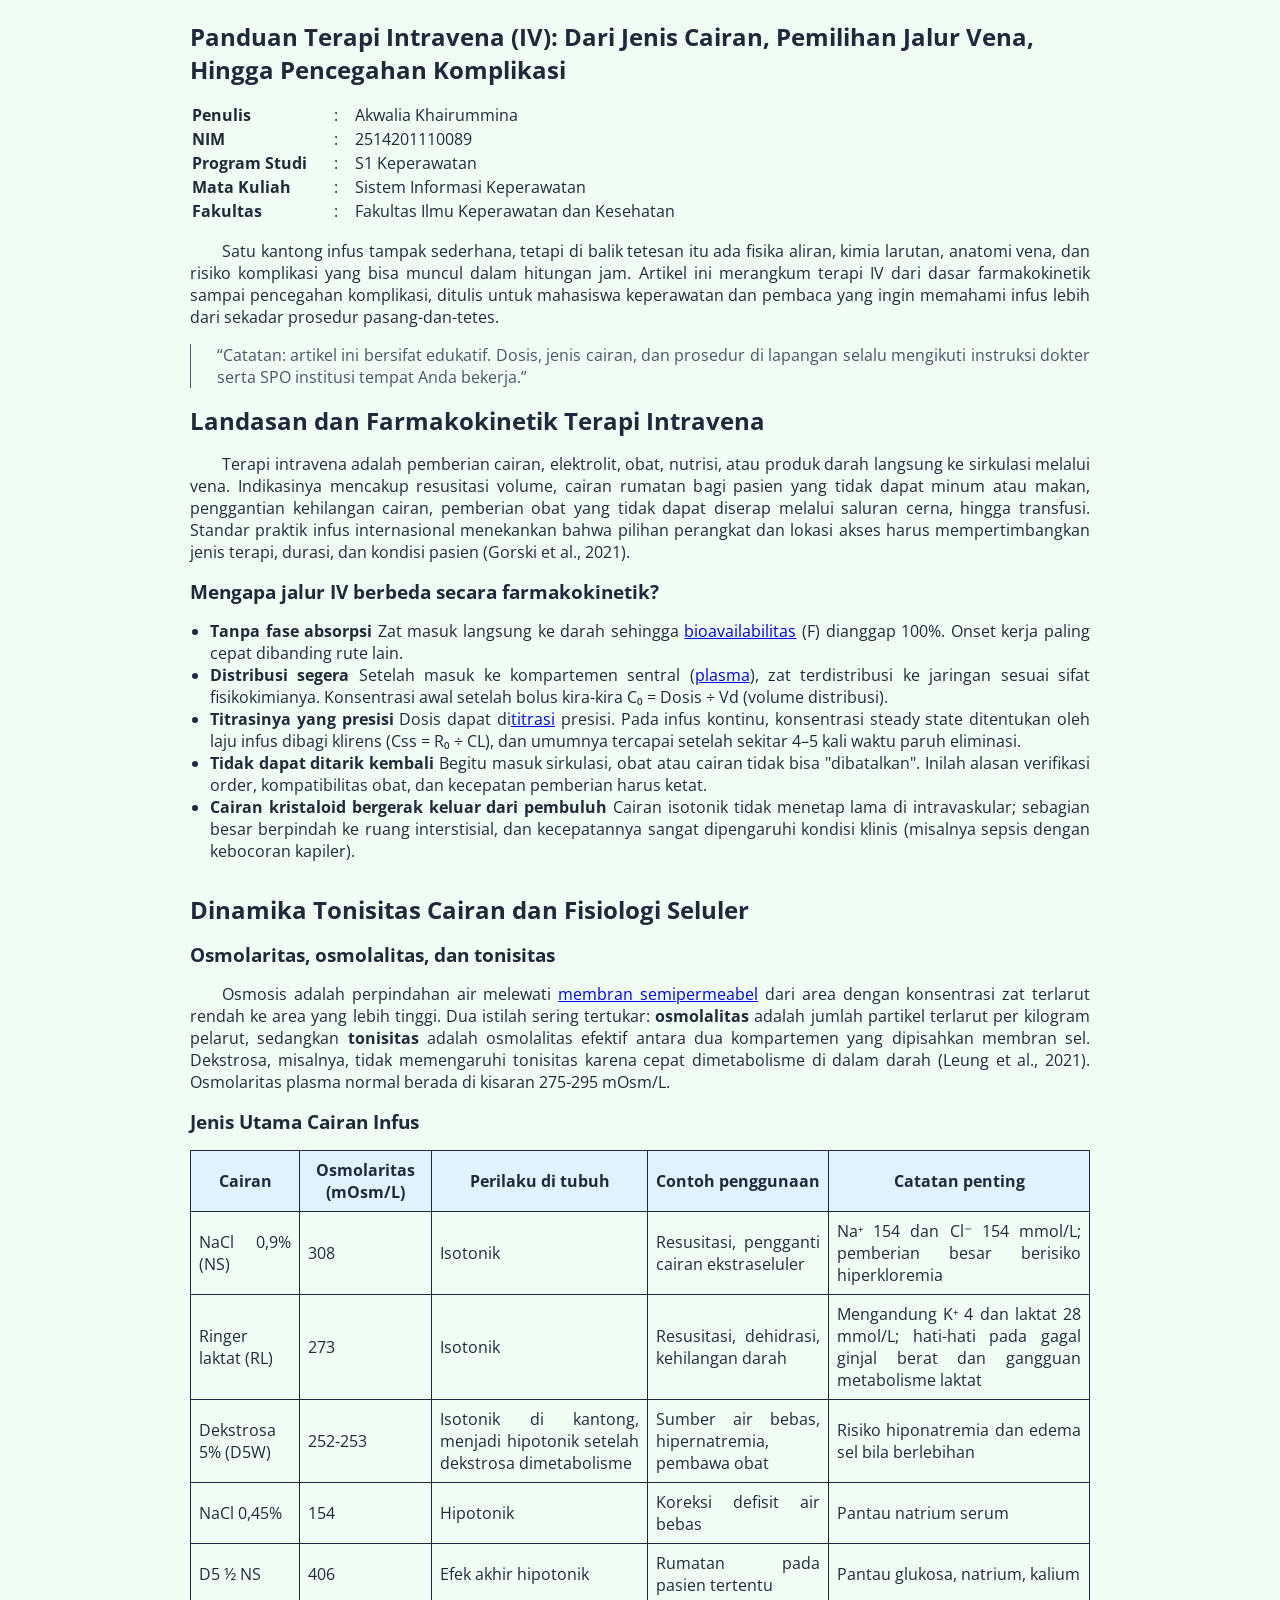
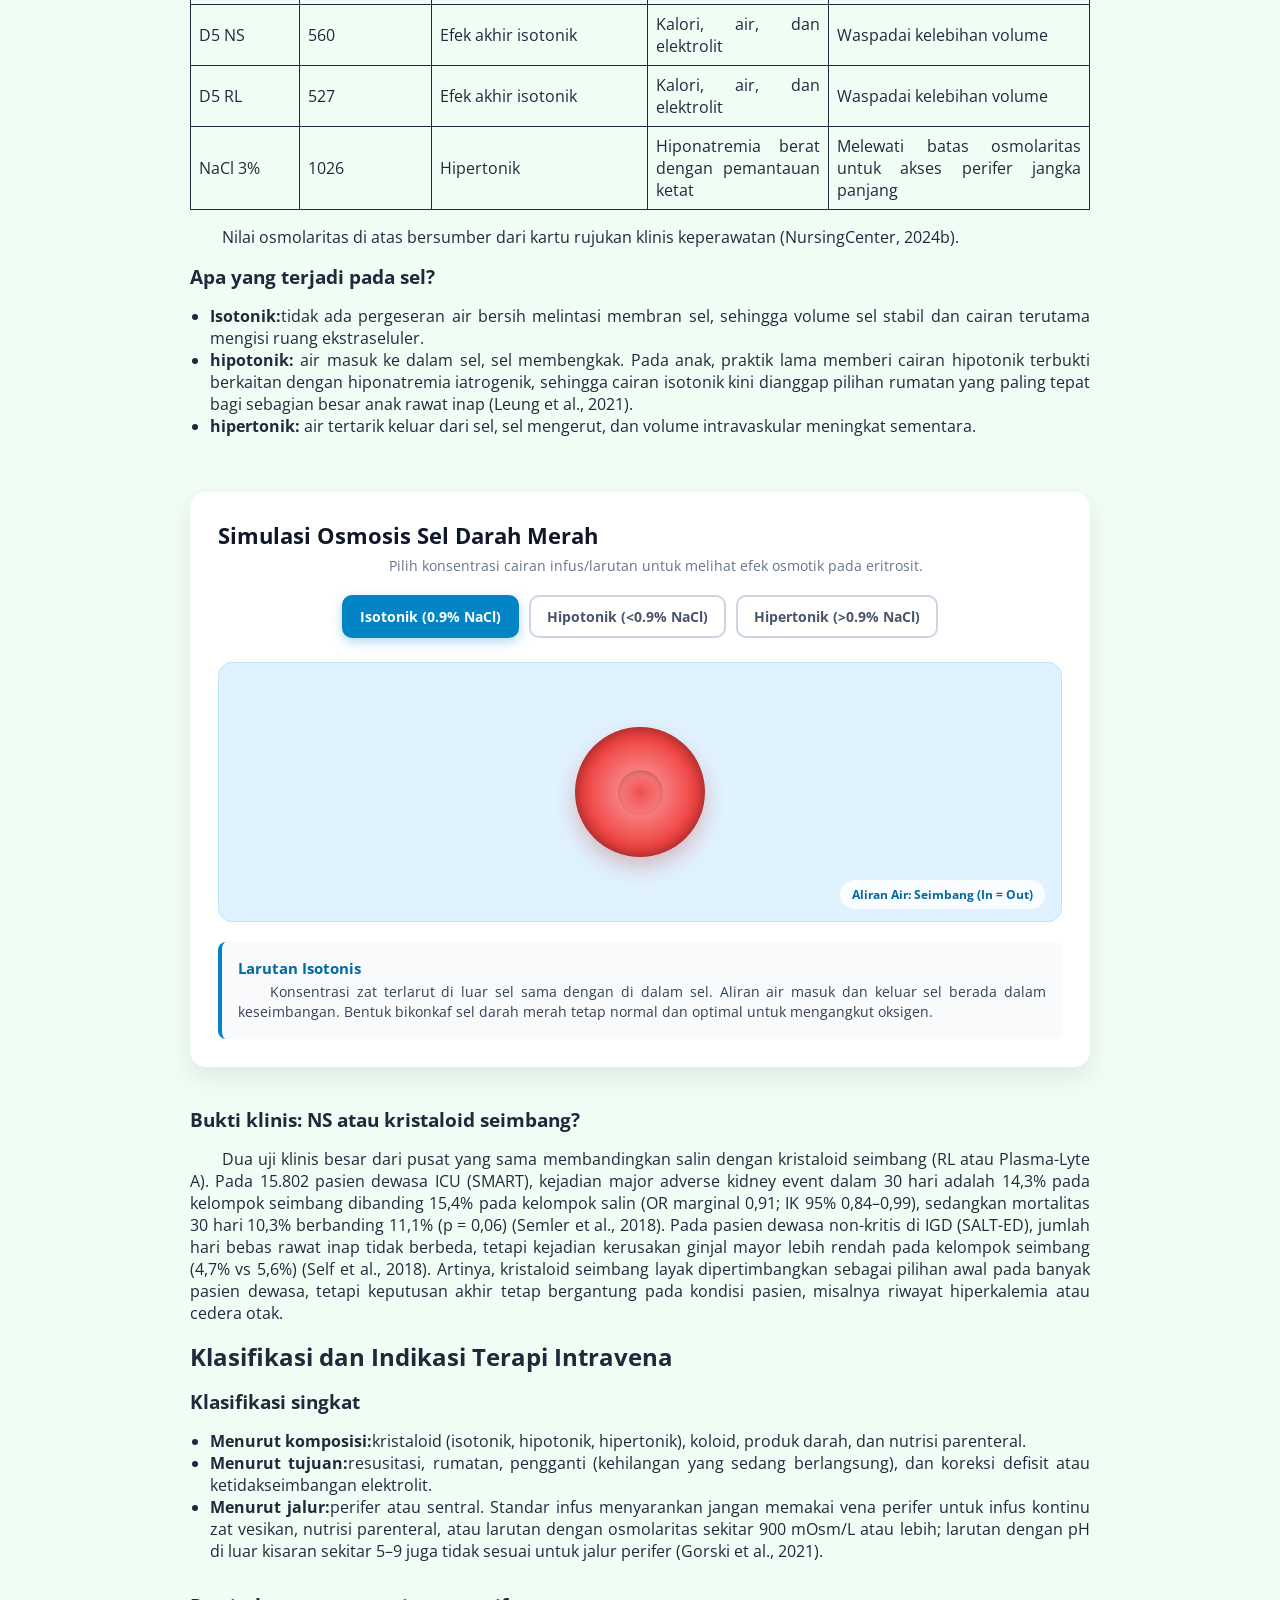
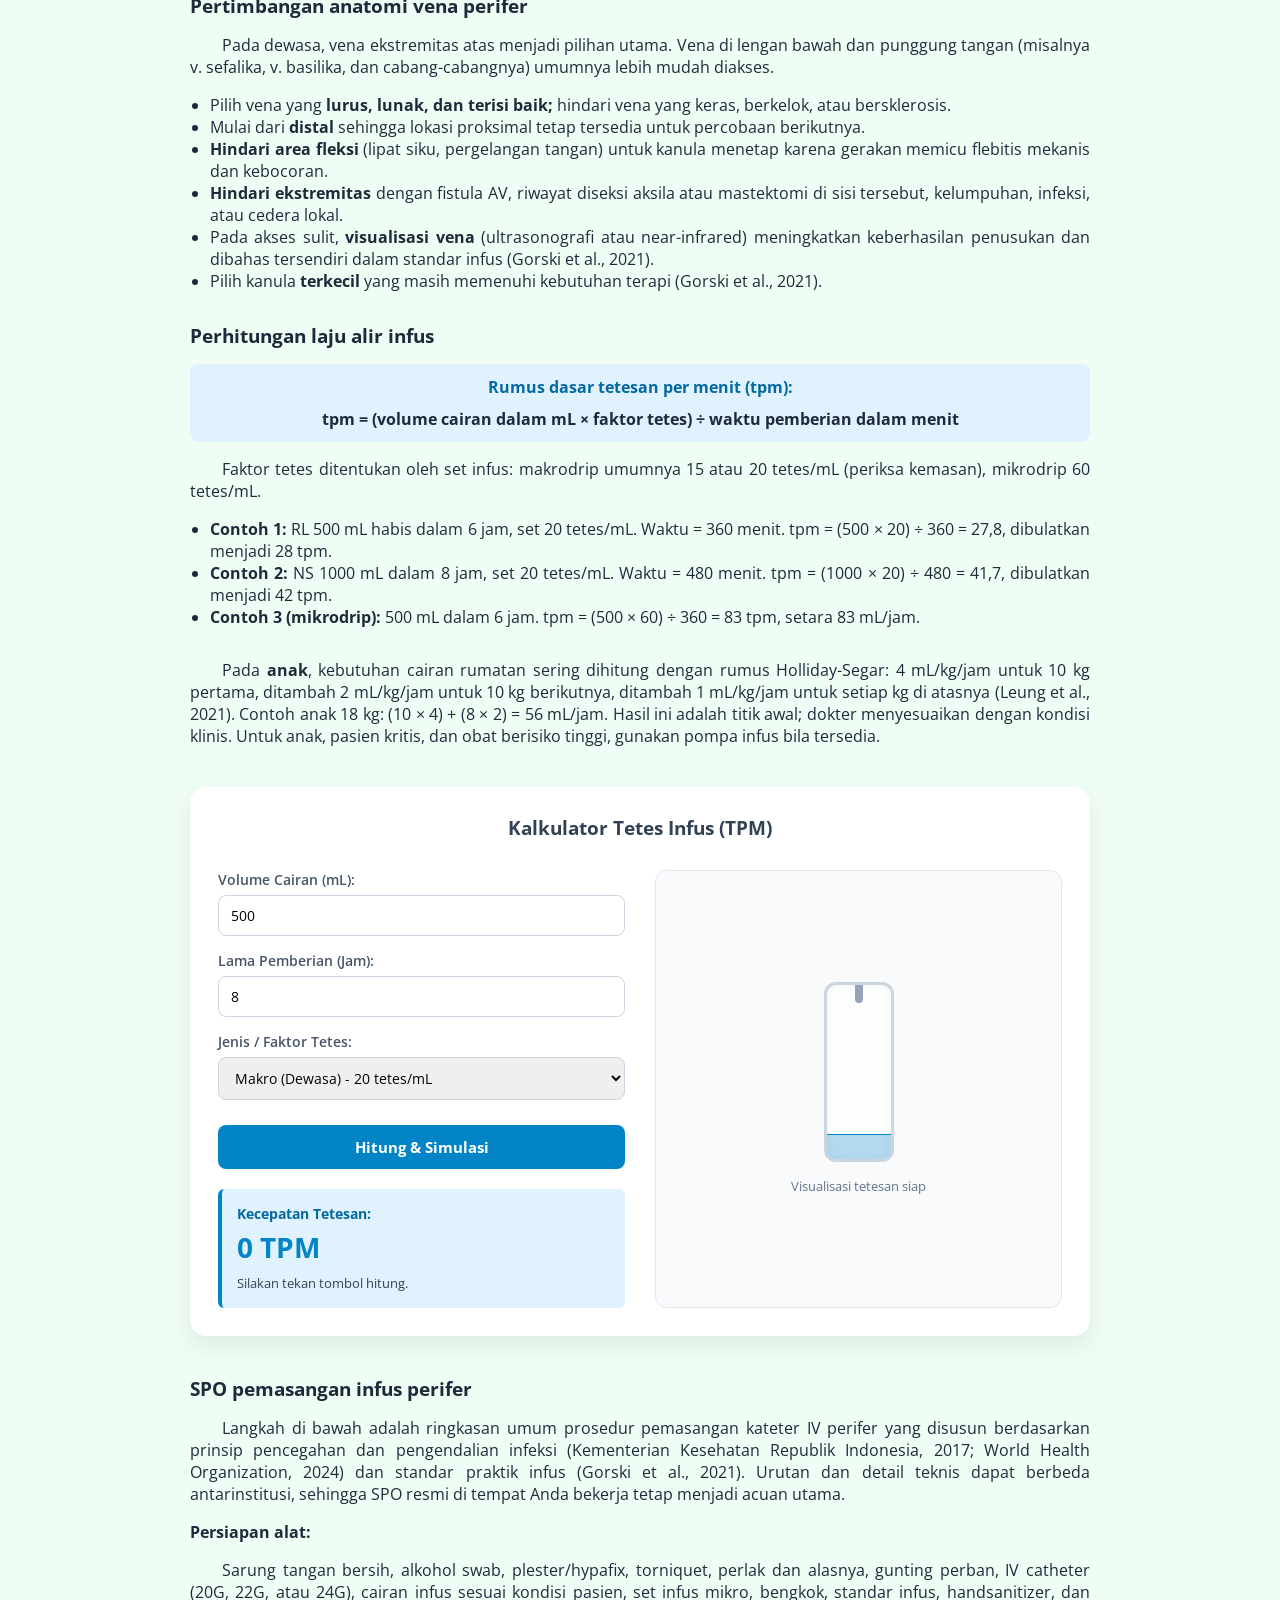
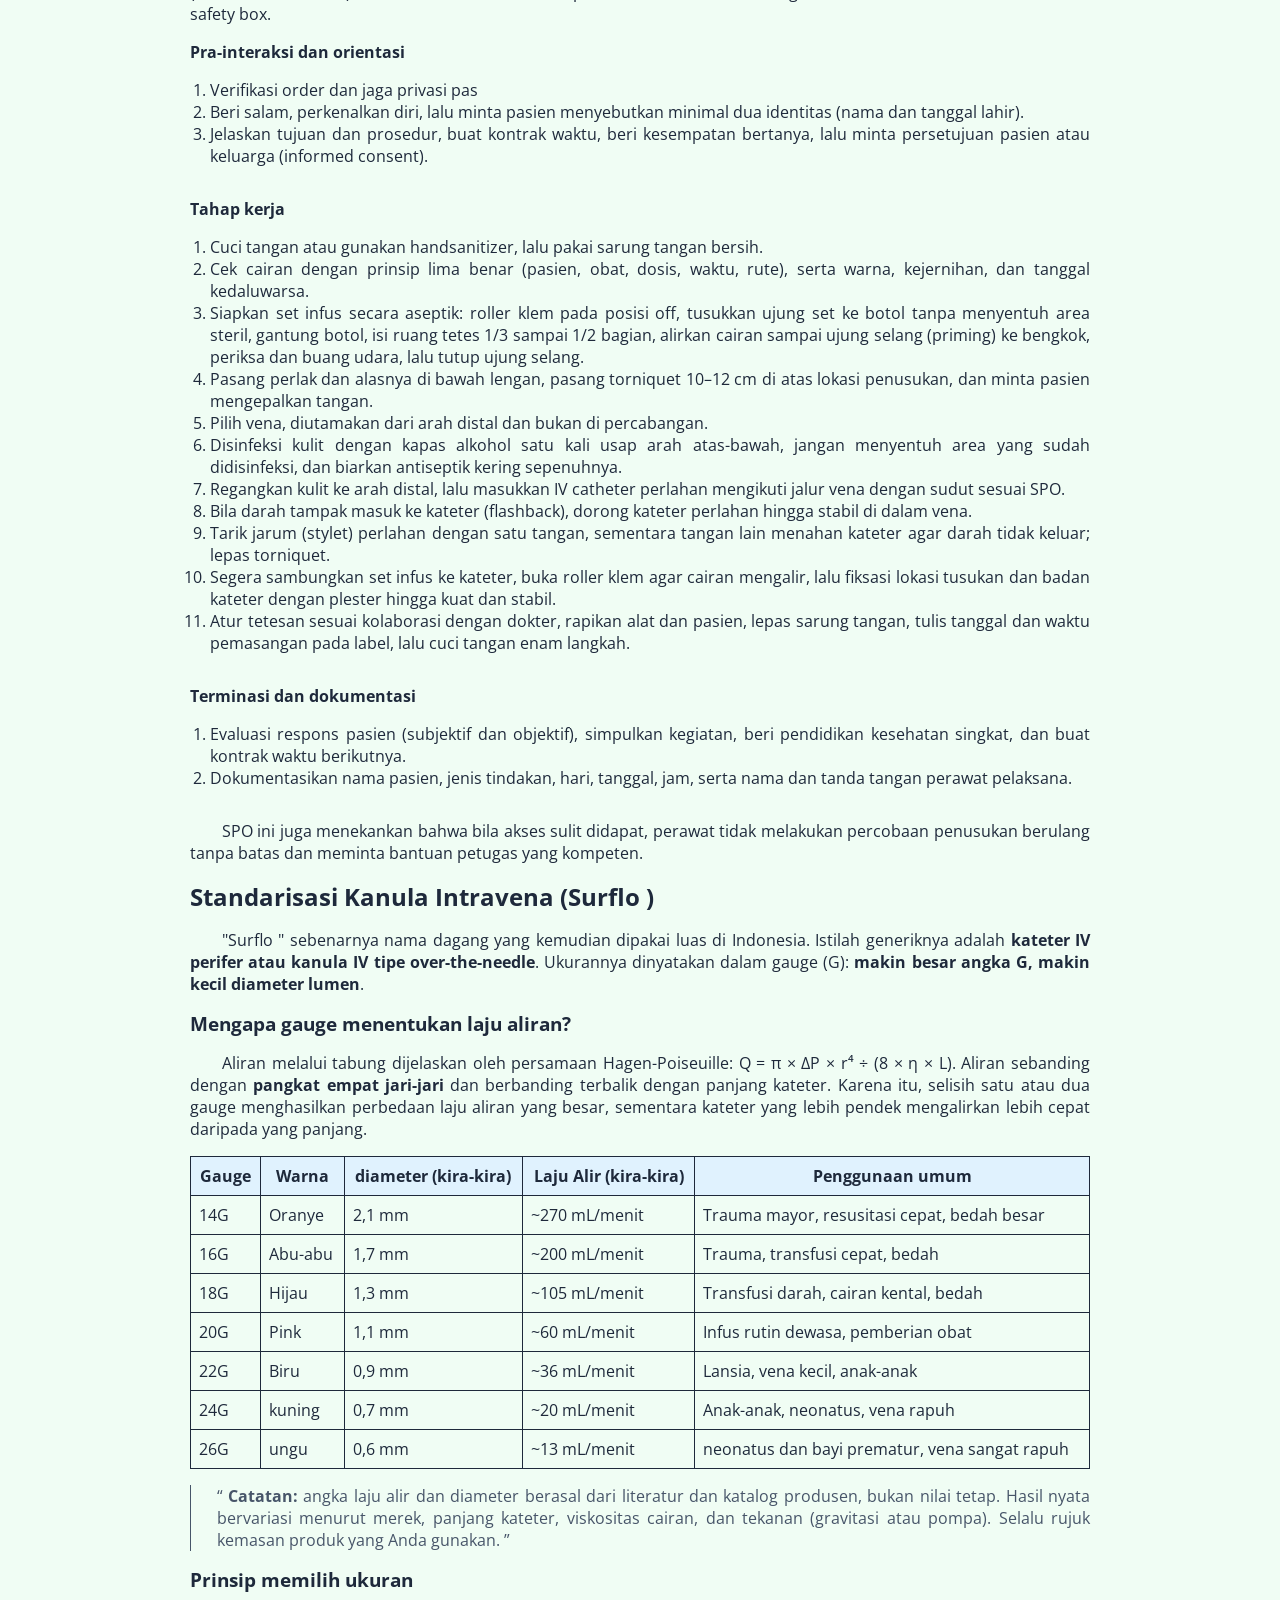
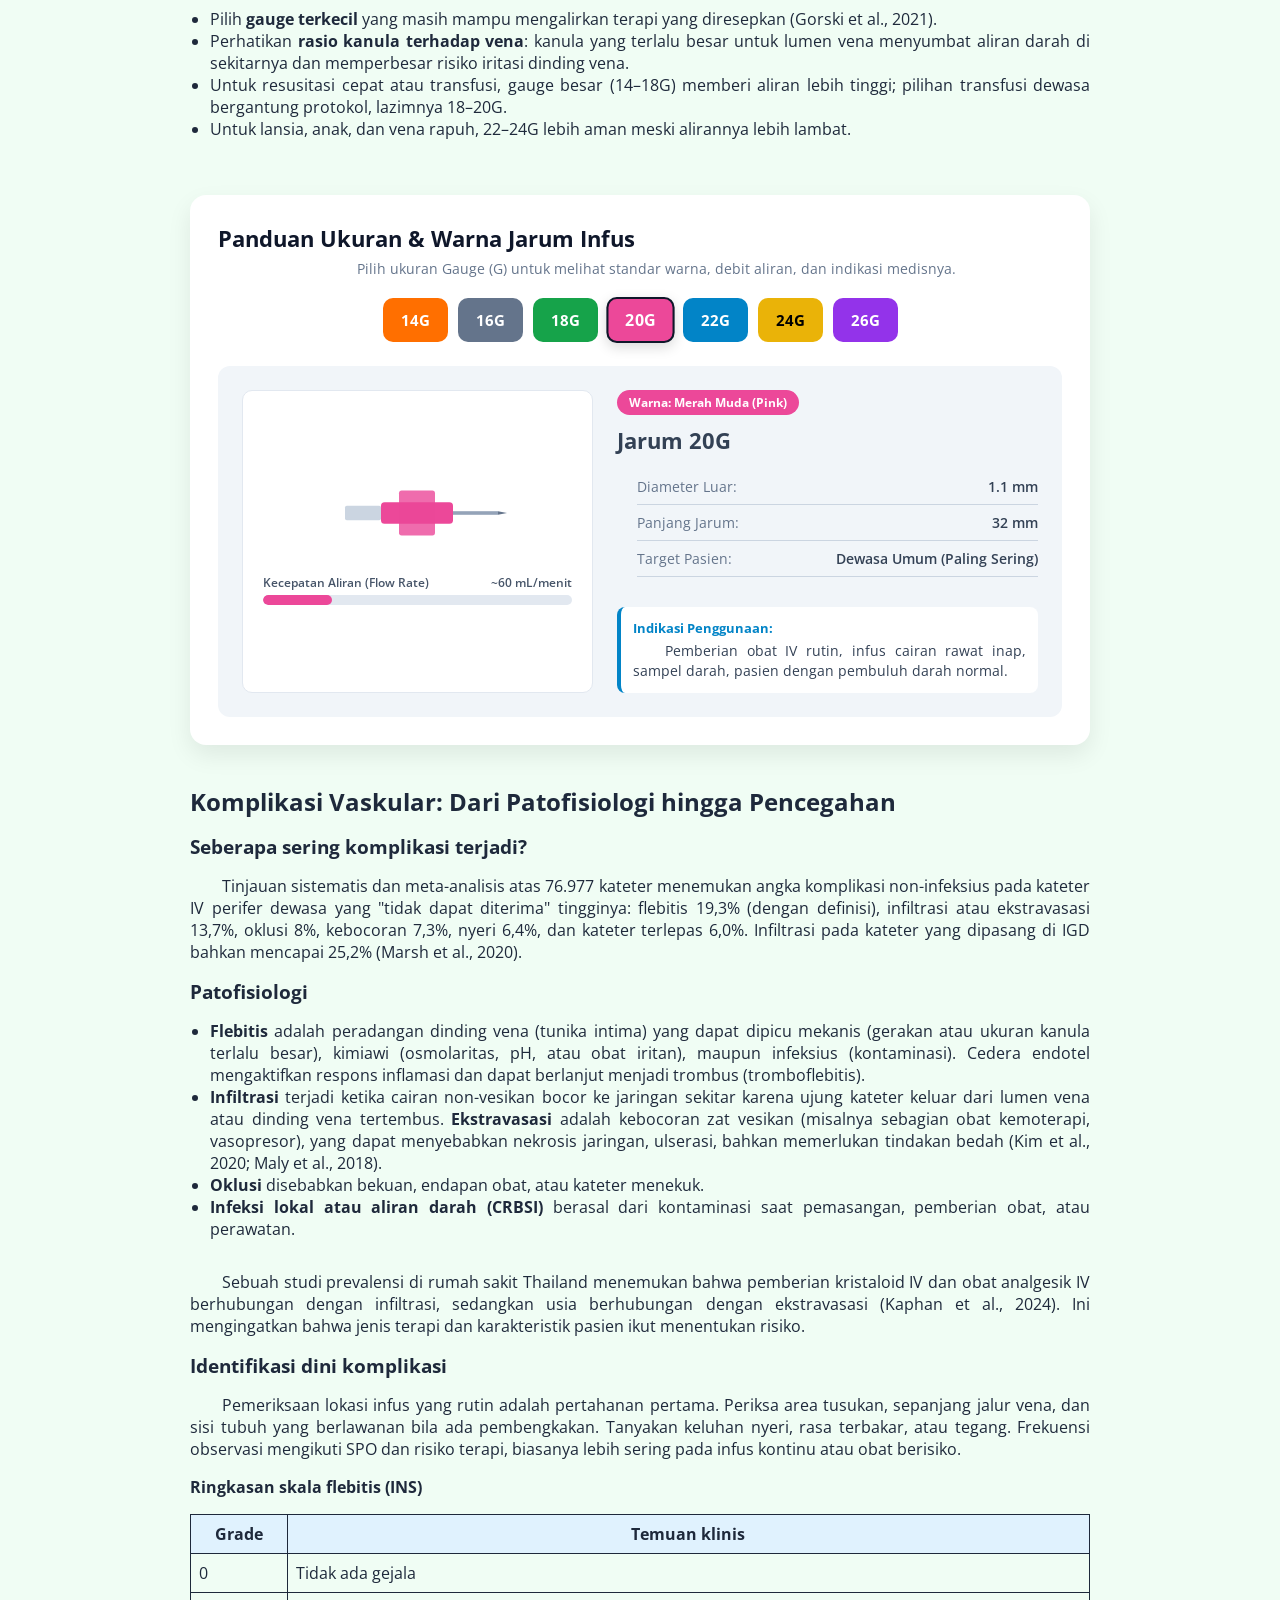
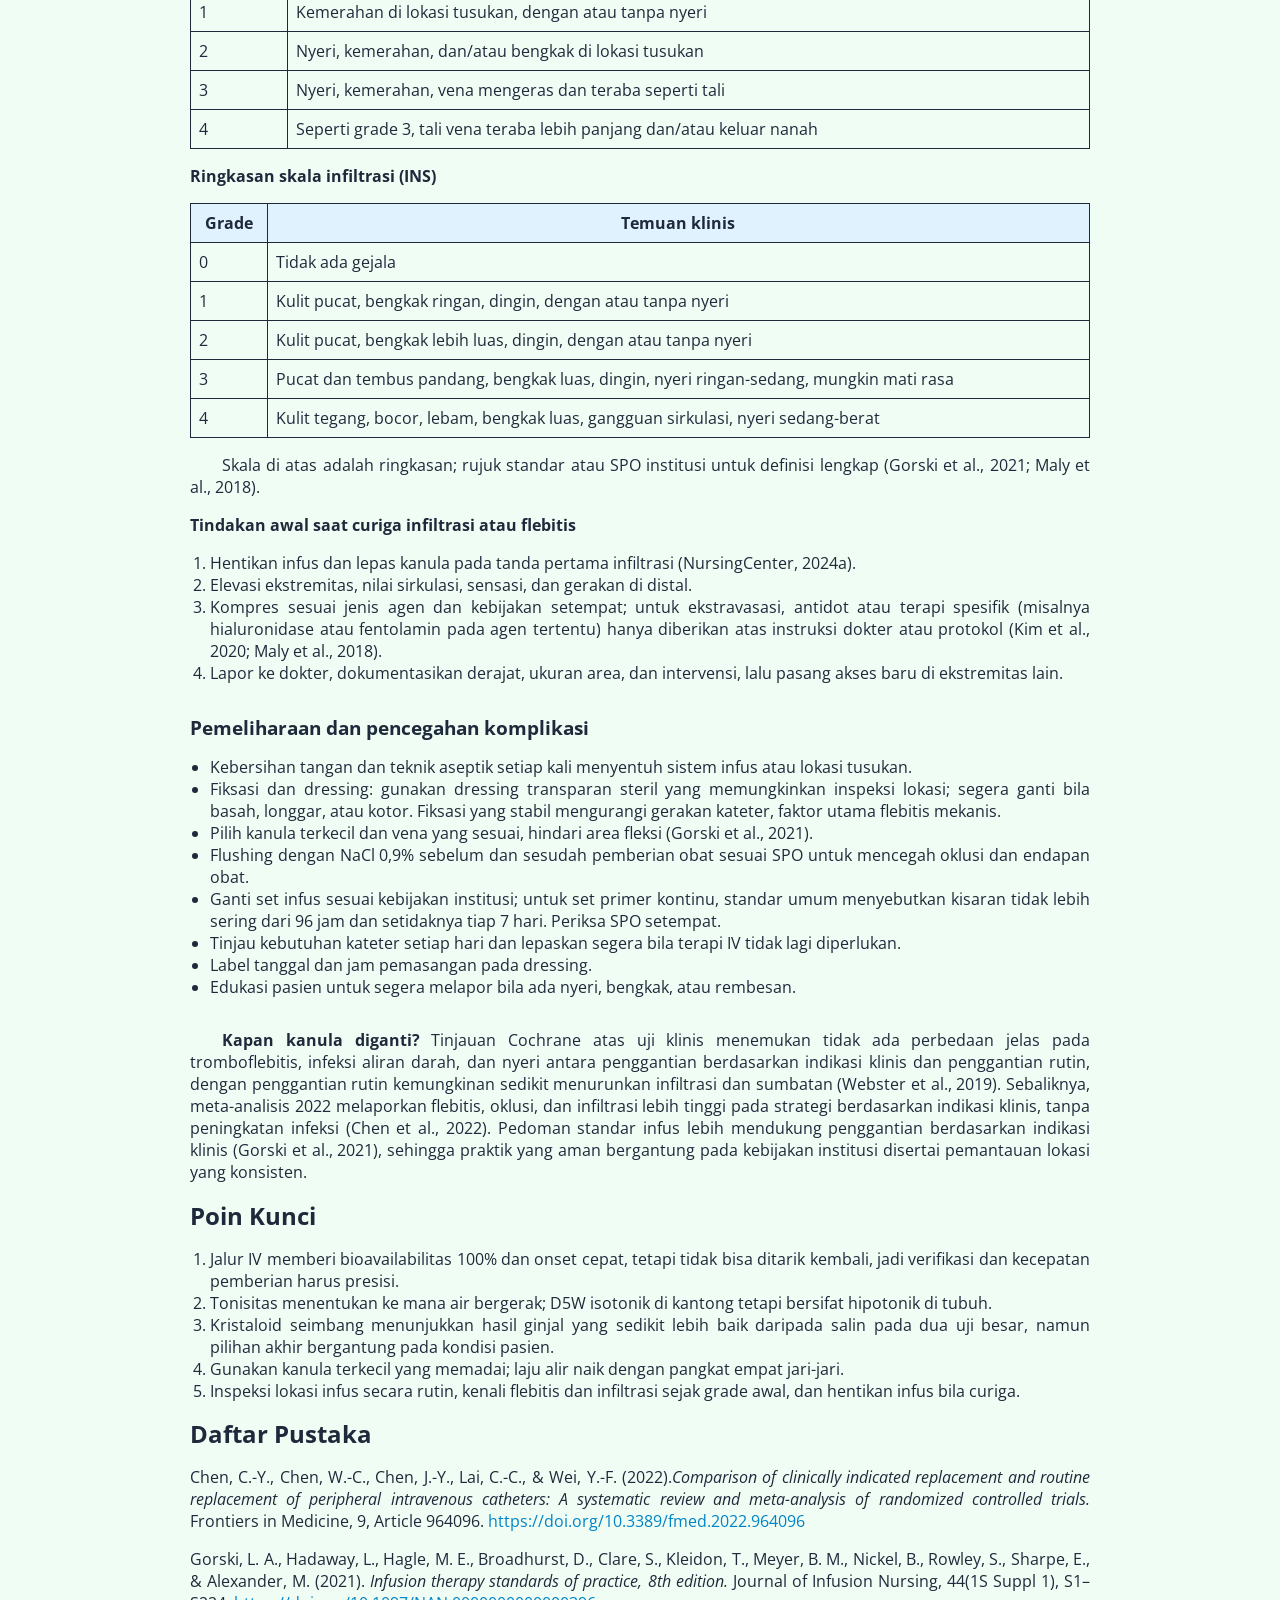
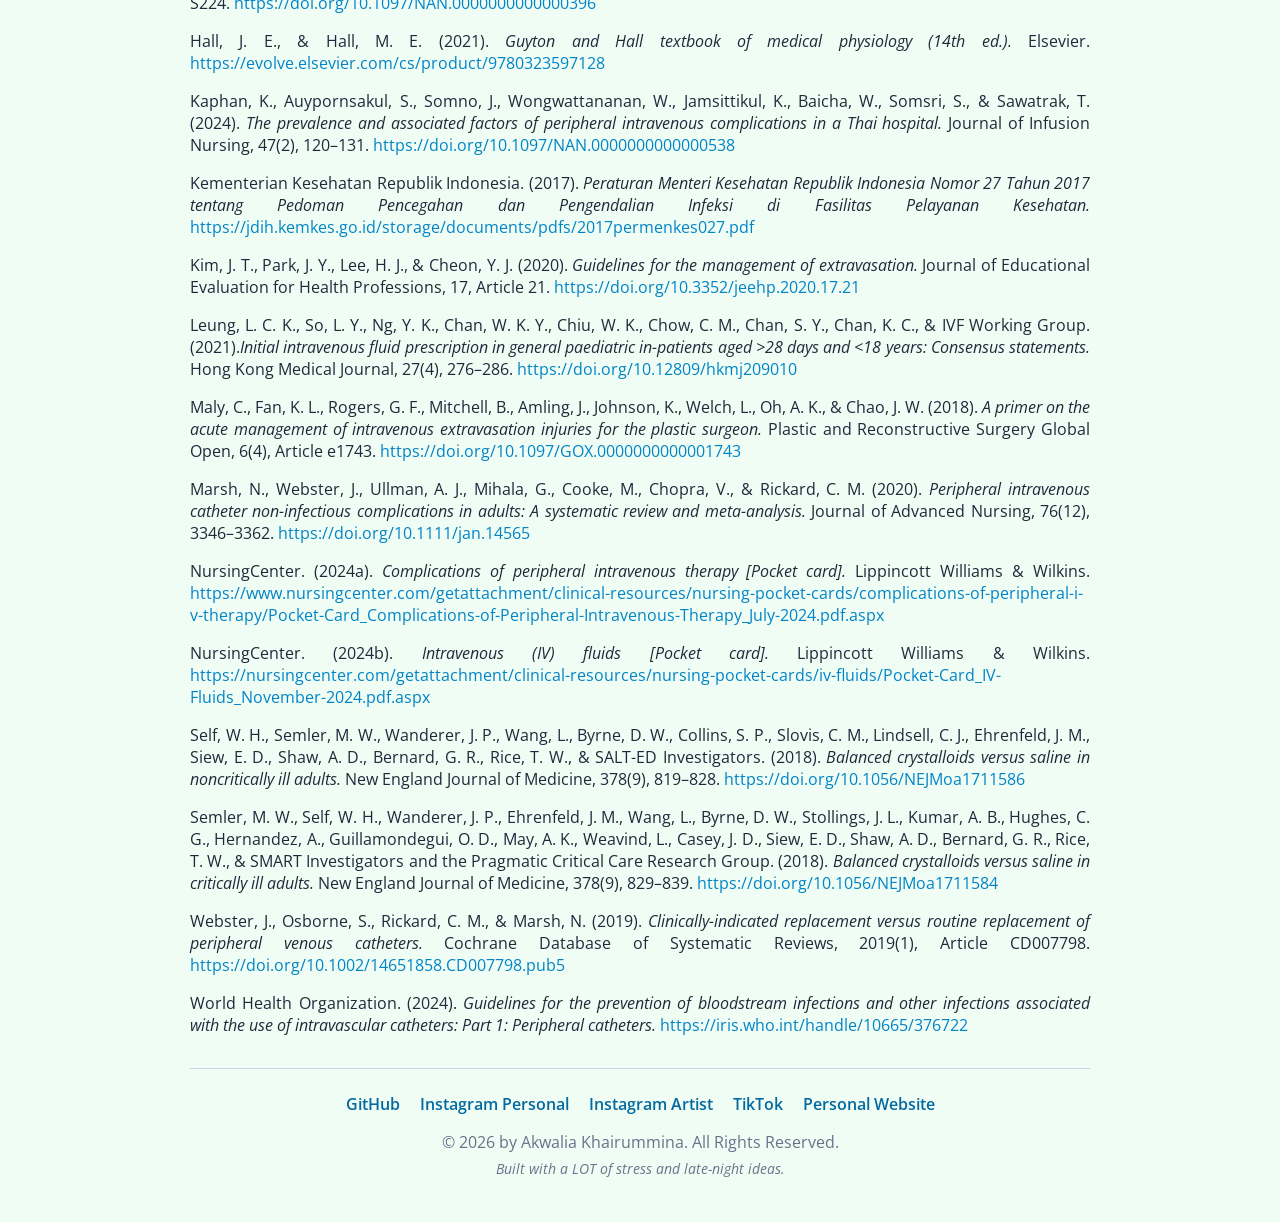
==== index.html @ 99cd6fc8 "u" ====
<!doctype html>
<html lang="en">
  <head>
    <meta charset="UTF-8" />
    <meta name="viewport" content="width=device-width, initial-scale=1.0" />
    <title>
      Panduan Terapi Intravena (IV): Dari Jenis Cairan, Pemilihan Jalur Vena,
      Hingga Pencegahan Komplikasi
    </title>
    <link href="./css/style.css" rel="stylesheet" />
    <link rel="preconnect" href="https://fonts.googleapis.com" />
    <link rel="preconnect" href="https://fonts.gstatic.com" crossorigin />
    <link
      href="https://fonts.googleapis.com/css2?family=Open+Sans:ital,wght@0,300..800;1,300..800&display=swap"
      rel="stylesheet"
    />
  </head>
  <body>
    <section class="blog-content">
      <h1>
        Panduan Terapi Intravena (IV): Dari Jenis Cairan, Pemilihan Jalur Vena,
        Hingga Pencegahan Komplikasi
      </h1>

      <table class="author-info">
        <tr>
          <td class="title">Penulis</td>
          <td>:</td>
          <td class="text">Akwalia Khairummina</td>
        </tr>
        <tr>
          <td class="title">NIM</td>
          <td>:</td>
          <td class="text">2514201110089</td>
        </tr>
        <tr>
          <td class="title">Program Studi</td>
          <td>:</td>
          <td class="text">S1 Keperawatan</td>
        </tr>
        <tr>
          <td class="title">Mata Kuliah</td>
          <td>:</td>
          <td class="text">Sistem Informasi Keperawatan</td>
        </tr>
        <tr>
          <td class="title">Fakultas</td>
          <td>:</td>
          <td class="text">Fakultas Ilmu Keperawatan dan Kesehatan</td>
        </tr>
      </table>

      <p>
        Satu kantong infus tampak sederhana, tetapi di balik tetesan itu ada
        fisika aliran, kimia larutan, anatomi vena, dan risiko komplikasi yang
        bisa muncul dalam hitungan jam. Artikel ini merangkum terapi IV dari
        dasar farmakokinetik sampai pencegahan komplikasi, ditulis untuk
        mahasiswa keperawatan dan pembaca yang ingin memahami infus lebih dari
        sekadar prosedur pasang-dan-tetes.
      </p>
      <q
        >Catatan: artikel ini bersifat edukatif. Dosis, jenis cairan, dan
        prosedur di lapangan selalu mengikuti instruksi dokter serta SPO
        institusi tempat Anda bekerja.</q
      >
      <h2>Landasan dan Farmakokinetik Terapi Intravena</h2>
      <p>
        Terapi intravena adalah pemberian cairan, elektrolit, obat, nutrisi,
        atau produk darah langsung ke sirkulasi melalui vena. Indikasinya
        mencakup resusitasi volume, cairan rumatan bagi pasien yang tidak dapat
        minum atau makan, penggantian kehilangan cairan, pemberian obat yang
        tidak dapat diserap melalui saluran cerna, hingga transfusi. Standar
        praktik infus internasional menekankan bahwa pilihan perangkat dan
        lokasi akses harus mempertimbangkan jenis terapi, durasi, dan kondisi
        pasien (Gorski et al., 2021).
      </p>
      <h3>Mengapa jalur IV berbeda secara farmakokinetik?</h3>
      <ul>
        <li>
          <b>Tanpa fase absorpsi</b> Zat masuk langsung ke darah sehingga
          <a href="https://id.wikipedia.org/wiki/Bioavailabilitas"
            >bioavailabilitas</a
          >
          (F) dianggap 100%. Onset kerja paling cepat dibanding rute lain.
        </li>
        <li>
          <b>Distribusi segera</b> Setelah masuk ke kompartemen sentral (<a
            href="https://id.wikipedia.org/wiki/Plasma_darah"
            >plasma</a
          >), zat terdistribusi ke jaringan sesuai sifat fisikokimianya.
          Konsentrasi awal setelah bolus kira-kira C₀ = Dosis ÷ Vd (volume
          distribusi).
        </li>
        <li>
          <b>Titrasinya yang presisi</b> Dosis dapat di<a
            href="https://id.wikipedia.org/wiki/Titrasi"
            >titrasi</a
          >
          presisi. Pada infus kontinu, konsentrasi steady state ditentukan oleh
          laju infus dibagi klirens (Css = R₀ ÷ CL), dan umumnya tercapai
          setelah sekitar 4–5 kali waktu paruh eliminasi.
        </li>
        <li>
          <b>Tidak dapat ditarik kembali</b> Begitu masuk sirkulasi, obat atau
          cairan tidak bisa "dibatalkan". Inilah alasan verifikasi order,
          kompatibilitas obat, dan kecepatan pemberian harus ketat.
        </li>
        <li>
          <b>Cairan kristaloid bergerak keluar dari pembuluh</b> Cairan isotonik
          tidak menetap lama di intravaskular; sebagian besar berpindah ke ruang
          interstisial, dan kecepatannya sangat dipengaruhi kondisi klinis
          (misalnya sepsis dengan kebocoran kapiler).
        </li>
      </ul>
      <h2>Dinamika Tonisitas Cairan dan Fisiologi Seluler</h2>
      <h3>Osmolaritas, osmolalitas, dan tonisitas</h3>
      <p>
        Osmosis adalah perpindahan air melewati
        <a href="https://id.wikipedia.org/wiki/Membran_semipermeabel"
          >membran semipermeabel</a
        >
        dari area dengan konsentrasi zat terlarut rendah ke area yang lebih
        tinggi. Dua istilah sering tertukar:

        <b>osmolalitas</b>
        adalah jumlah partikel terlarut per kilogram pelarut, sedangkan
        <b>tonisitas</b>

        adalah osmolalitas efektif antara dua kompartemen yang dipisahkan
        membran sel. Dekstrosa, misalnya, tidak memengaruhi tonisitas karena
        cepat dimetabolisme di dalam darah (Leung et al., 2021). Osmolaritas
        plasma normal berada di kisaran 275-295 mOsm/L.
      </p>
      <h3>Jenis Utama Cairan Infus</h3>
      <div class="table-responsive">
        <table>
          <tr>
            <th>Cairan</th>
            <th>Osmolaritas (mOsm/L)</th>
            <th>Perilaku di tubuh</th>
            <th>Contoh penggunaan</th>
            <th>Catatan penting</th>
          </tr>
          <tr>
            <td>NaCl 0,9% (NS)</td>
            <td>308</td>
            <td>Isotonik</td>
            <td>Resusitasi, pengganti cairan ekstraseluler</td>
            <td>
              Na⁺ 154 dan Cl⁻ 154 mmol/L; pemberian besar berisiko hiperkloremia
            </td>
          </tr>
          <tr>
            <td>Ringer laktat (RL)</td>
            <td>273</td>
            <td>Isotonik</td>
            <td>Resusitasi, dehidrasi, kehilangan darah</td>
            <td>
              Mengandung K⁺ 4 dan laktat 28 mmol/L; hati-hati pada gagal ginjal
              berat dan gangguan metabolisme laktat
            </td>
          </tr>
          <tr>
            <td>Dekstrosa 5% (D5W)</td>
            <td>252-253</td>
            <td>
              Isotonik di kantong, menjadi hipotonik setelah dekstrosa
              dimetabolisme
            </td>
            <td>Sumber air bebas, hipernatremia, pembawa obat</td>
            <td>Risiko hiponatremia dan edema sel bila berlebihan</td>
          </tr>
          <tr>
            <td>NaCl 0,45%</td>
            <td>154</td>
            <td>Hipotonik</td>
            <td>Koreksi defisit air bebas</td>
            <td>Pantau natrium serum</td>
          </tr>
          <tr>
            <td>D5 ½ NS</td>
            <td>406</td>
            <td>Efek akhir hipotonik</td>
            <td>Rumatan pada pasien tertentu</td>
            <td>Pantau glukosa, natrium, kalium</td>
          </tr>
          <tr>
            <td>D5 NS</td>
            <td>560</td>
            <td>Efek akhir isotonik</td>
            <td>Kalori, air, dan elektrolit</td>
            <td>Waspadai kelebihan volume</td>
          </tr>
          <tr>
            <td>D5 RL</td>
            <td>527</td>
            <td>Efek akhir isotonik</td>
            <td>Kalori, air, dan elektrolit</td>
            <td>Waspadai kelebihan volume</td>
          </tr>
          <tr>
            <td>NaCl 3%</td>
            <td>1026</td>
            <td>Hipertonik</td>
            <td>Hiponatremia berat dengan pemantauan ketat</td>
            <td>
              Melewati batas osmolaritas untuk akses perifer jangka panjang
            </td>
          </tr>
        </table>
      </div>

      <p>
        Nilai osmolaritas di atas bersumber dari kartu rujukan klinis
        keperawatan (NursingCenter, 2024b).
      </p>
      <h3>Apa yang terjadi pada sel?</h3>
      <ul>
        <li>
          <b>Isotonik:</b>tidak ada pergeseran air bersih melintasi membran sel,
          sehingga volume sel stabil dan cairan terutama mengisi ruang
          ekstraseluler.
        </li>
        <li>
          <b>hipotonik:</b> air masuk ke dalam sel, sel membengkak. Pada anak,
          praktik lama memberi cairan hipotonik terbukti berkaitan dengan
          hiponatremia iatrogenik, sehingga cairan isotonik kini dianggap
          pilihan rumatan yang paling tepat bagi sebagian besar anak rawat inap
          (Leung et al., 2021).
        </li>
        <li>
          <b>hipertonik:</b> air tertarik keluar dari sel, sel mengerut, dan
          volume intravaskular meningkat sementara.
        </li>
      </ul>

      <section
        class="osmosis-simulator"
        id="osmosis-simulator"
        aria-labelledby="osmosis-title"
      >
        <div class="osmosis-card">
          <header class="osmosis-header">
            <h3 id="osmosis-title">Simulasi Osmosis Sel Darah Merah</h3>
            <p>
              Pilih konsentrasi cairan infus/larutan untuk melihat efek osmotik
              pada eritrosit.
            </p>
          </header>
          <div
            class="osmosis-controls"
            role="group"
            aria-label="Pilih jenis larutan"
          >
            <button
              class="osmosis-button active"
              type="button"
              data-solution="isotonic"
              aria-pressed="true"
            >
              Isotonik (0.9% NaCl)
            </button>
            <button
              class="osmosis-button"
              type="button"
              data-solution="hypotonic"
              aria-pressed="false"
            >
              Hipotonik (&lt;0.9% NaCl)
            </button>
            <button
              class="osmosis-button"
              type="button"
              data-solution="hypertonic"
              aria-pressed="false"
            >
              Hipertonik (&gt;0.9% NaCl)
            </button>
          </div>
          <div class="osmosis-environment" id="osmosis-environment">
            <div class="osmosis-cell isotonic" id="osmosis-cell"></div>
            <div class="osmosis-water-flow" id="osmosis-water-flow">
              Aliran Air: Seimbang (In = Out)
            </div>
          </div>
          <div class="osmosis-info">
            <h4 id="osmosis-info-title">Larutan Isotonis</h4>
            <p id="osmosis-info-desc">
              Konsentrasi zat terlarut di luar sel sama dengan di dalam sel.
              Aliran air masuk dan keluar sel berada dalam keseimbangan. Bentuk
              bikonkaf sel darah merah tetap normal dan optimal untuk mengangkut
              oksigen.
            </p>
          </div>
        </div>
      </section>

      <h3>Bukti klinis: NS atau kristaloid seimbang?</h3>
      <p>
        Dua uji klinis besar dari pusat yang sama membandingkan salin dengan
        kristaloid seimbang (RL atau Plasma-Lyte A). Pada 15.802 pasien dewasa
        ICU (SMART), kejadian major adverse kidney event dalam 30 hari adalah
        14,3% pada kelompok seimbang dibanding 15,4% pada kelompok salin (OR
        marginal 0,91; IK 95% 0,84–0,99), sedangkan mortalitas 30 hari 10,3%
        berbanding 11,1% (p = 0,06) (Semler et al., 2018). Pada pasien dewasa
        non-kritis di IGD (SALT-ED), jumlah hari bebas rawat inap tidak berbeda,
        tetapi kejadian kerusakan ginjal mayor lebih rendah pada kelompok
        seimbang (4,7% vs 5,6%) (Self et al., 2018). Artinya, kristaloid
        seimbang layak dipertimbangkan sebagai pilihan awal pada banyak pasien
        dewasa, tetapi keputusan akhir tetap bergantung pada kondisi pasien,
        misalnya riwayat hiperkalemia atau cedera otak.
      </p>
      <h2>Klasifikasi dan Indikasi Terapi Intravena</h2>
      <h3>Klasifikasi singkat</h3>
      <ul>
        <li>
          <b>Menurut komposisi:</b>kristaloid (isotonik, hipotonik, hipertonik),
          koloid, produk darah, dan nutrisi parenteral.
        </li>
        <li>
          <b>Menurut tujuan:</b>resusitasi, rumatan, pengganti (kehilangan yang
          sedang berlangsung), dan koreksi defisit atau ketidakseimbangan
          elektrolit.
        </li>
        <li>
          <b>Menurut jalur:</b>perifer atau sentral. Standar infus menyarankan
          jangan memakai vena perifer untuk infus kontinu zat vesikan, nutrisi
          parenteral, atau larutan dengan osmolaritas sekitar 900 mOsm/L atau
          lebih; larutan dengan pH di luar kisaran sekitar 5–9 juga tidak sesuai
          untuk jalur perifer (Gorski et al., 2021).
        </li>
      </ul>
      <h3>Pertimbangan anatomi vena perifer</h3>
      <p>
        Pada dewasa, vena ekstremitas atas menjadi pilihan utama. Vena di lengan
        bawah dan punggung tangan (misalnya v. sefalika, v. basilika, dan
        cabang-cabangnya) umumnya lebih mudah diakses.
      </p>
      <ul>
        <li>
          Pilih vena yang <b>lurus, lunak, dan terisi baik;</b> hindari vena
          yang keras, berkelok, atau bersklerosis.
        </li>
        <li>
          Mulai dari <b>distal</b> sehingga lokasi proksimal tetap tersedia
          untuk percobaan berikutnya.
        </li>
        <li>
          <b>Hindari area fleksi</b> (lipat siku, pergelangan tangan) untuk
          kanula menetap karena gerakan memicu flebitis mekanis dan kebocoran.
        </li>
        <li>
          <b>Hindari ekstremitas </b>dengan fistula AV, riwayat diseksi aksila
          atau mastektomi di sisi tersebut, kelumpuhan, infeksi, atau cedera
          lokal.
        </li>
        <li>
          Pada akses sulit, <b>visualisasi vena</b> (ultrasonografi atau
          near-infrared) meningkatkan keberhasilan penusukan dan dibahas
          tersendiri dalam standar infus (Gorski et al., 2021).
        </li>
        <li>
          Pilih kanula <b>terkecil</b> yang masih memenuhi kebutuhan terapi
          (Gorski et al., 2021).
        </li>
      </ul>
      <h3>Perhitungan laju alir infus</h3>
      <div class="formula-box">
        <strong>Rumus dasar tetesan per menit (tpm):</strong>
        <b
          >tpm = (volume cairan dalam mL × faktor tetes) ÷ waktu pemberian dalam
          menit</b
        >
      </div>

      <p>
        Faktor tetes ditentukan oleh set infus: makrodrip umumnya 15 atau 20
        tetes/mL (periksa kemasan), mikrodrip 60 tetes/mL.
      </p>
      <ul>
        <li>
          <b>Contoh 1:</b> RL 500 mL habis dalam 6 jam, set 20 tetes/mL. Waktu =
          360 menit. tpm = (500 × 20) ÷ 360 = 27,8, dibulatkan menjadi 28 tpm.
        </li>
        <li>
          <b>Contoh 2:</b> NS 1000 mL dalam 8 jam, set 20 tetes/mL. Waktu = 480
          menit. tpm = (1000 × 20) ÷ 480 = 41,7, dibulatkan menjadi 42 tpm.
        </li>
        <li>
          <b>Contoh 3 (mikrodrip):</b> 500 mL dalam 6 jam. tpm = (500 × 60) ÷
          360 = 83 tpm, setara 83 mL/jam.
        </li>
      </ul>
      <p>
        Pada <b>anak</b>, kebutuhan cairan rumatan sering dihitung dengan rumus
        Holliday-Segar: 4 mL/kg/jam untuk 10 kg pertama, ditambah 2 mL/kg/jam
        untuk 10 kg berikutnya, ditambah 1 mL/kg/jam untuk setiap kg di atasnya
        (Leung et al., 2021). Contoh anak 18 kg: (10 × 4) + (8 × 2) = 56 mL/jam.
        Hasil ini adalah titik awal; dokter menyesuaikan dengan kondisi klinis.
        Untuk anak, pasien kritis, dan obat berisiko tinggi, gunakan pompa infus
        bila tersedia.
      </p>

      <section class="calculator-section" aria-labelledby="calculator-title">
        <div class="calculator-card">
          <div class="calculator-layout">
            <h3 id="calculator-title" class="kalkulator-header">
              Kalkulator Tetes Infus (TPM)
            </h3>
            <!-- KOLOM KIRI: FORM INPUT -->
            <div class="calculator-form">
              <div class="form-group">
                <label for="volume">Volume Cairan (mL):</label>
                <input
                  type="number"
                  id="volume"
                  placeholder="Contoh: 500"
                  value="500"
                />
              </div>
              <div class="form-group">
                <label for="waktu">Lama Pemberian (Jam):</label>
                <input
                  type="number"
                  id="waktu"
                  placeholder="Contoh: 8"
                  value="8"
                />
              </div>
              <div class="form-group">
                <label for="faktor">Jenis / Faktor Tetes:</label>
                <select id="faktor">
                  <option value="20">Makro (Dewasa) - 20 tetes/mL</option>
                  <option value="15">Makro (Dewasa) - 15 tetes/mL</option>
                  <option value="60">
                    Mikro (Anak/Pediatrik) - 60 tetes/mL
                  </option>
                </select>
              </div>
              <button type="button" onclick="hitungTPM()">
                Hitung &amp; Simulasi
              </button>
              <!-- HASIL PERHITUNGAN -->
              <div class="result-box">
                <h4>Kecepatan Tetesan:</h4>
                <div class="result-value" id="res-tpm">0 TPM</div>
                <small id="res-detik">Silakan tekan tombol hitung.</small>
              </div>
            </div>
            <!-- KOLOM KANAN: ANIMASI VISUALISASI -->
            <div class="visualizer">
              <div class="drip-chamber">
                <div class="nozzle"></div>

                <!-- Icon Air Tetesan (SVG) -->
                <svg id="drop" class="water-drop" viewBox="0 0 24 24">
                  <path d="M12 2.69l5.66 5.66a8 8 0 1 1-11.31 0z" />
                </svg>
                <div class="liquid-pool"></div>
              </div>
              <div class="visual-status" id="visual-status">
                Visualisasi tetesan siap
              </div>
            </div>
          </div>
        </div>
      </section>

      <h3>SPO pemasangan infus perifer</h3>
      <p>
        Langkah di bawah adalah ringkasan umum prosedur pemasangan kateter IV
        perifer yang disusun berdasarkan prinsip pencegahan dan pengendalian
        infeksi (Kementerian Kesehatan Republik Indonesia, 2017; World Health
        Organization, 2024) dan standar praktik infus (Gorski et al., 2021).
        Urutan dan detail teknis dapat berbeda antarinstitusi, sehingga SPO
        resmi di tempat Anda bekerja tetap menjadi acuan utama.
      </p>
      <h4>Persiapan alat:</h4>
      <p>
        Sarung tangan bersih, alkohol swab, plester/hypafix, torniquet, perlak
        dan alasnya, gunting perban, IV catheter (20G, 22G, atau 24G), cairan
        infus sesuai kondisi pasien, set infus mikro, bengkok, standar infus,
        handsanitizer, dan safety box.
      </p>
      <h4>Pra-interaksi dan orientasi</h4>
      <ol>
        <li>Verifikasi order dan jaga privasi pas</li>
        <li>
          Beri salam, perkenalkan diri, lalu minta pasien menyebutkan minimal
          dua identitas (nama dan tanggal lahir).
        </li>
        <li>
          Jelaskan tujuan dan prosedur, buat kontrak waktu, beri kesempatan
          bertanya, lalu minta persetujuan pasien atau keluarga (informed
          consent).
        </li>
      </ol>

      <h4>Tahap kerja</h4>
      <ol>
        <li>
          Cuci tangan atau gunakan handsanitizer, lalu pakai sarung tangan
          bersih.
        </li>
        <li>
          Cek cairan dengan prinsip lima benar (pasien, obat, dosis, waktu,
          rute), serta warna, kejernihan, dan tanggal kedaluwarsa.
        </li>
        <li>
          Siapkan set infus secara aseptik: roller klem pada posisi off,
          tusukkan ujung set ke botol tanpa menyentuh area steril, gantung
          botol, isi ruang tetes 1/3 sampai 1/2 bagian, alirkan cairan sampai
          ujung selang (priming) ke bengkok, periksa dan buang udara, lalu tutup
          ujung selang.
        </li>
        <li>
          Pasang perlak dan alasnya di bawah lengan, pasang torniquet 10–12 cm
          di atas lokasi penusukan, dan minta pasien mengepalkan tangan.
        </li>
        <li>
          Pilih vena, diutamakan dari arah distal dan bukan di percabangan.
        </li>
        <li>
          Disinfeksi kulit dengan kapas alkohol satu kali usap arah atas-bawah,
          jangan menyentuh area yang sudah didisinfeksi, dan biarkan antiseptik
          kering sepenuhnya.
        </li>
        <li>
          Regangkan kulit ke arah distal, lalu masukkan IV catheter perlahan
          mengikuti jalur vena dengan sudut sesuai SPO.
        </li>
        <li>
          Bila darah tampak masuk ke kateter (flashback), dorong kateter
          perlahan hingga stabil di dalam vena.
        </li>
        <li>
          Tarik jarum (stylet) perlahan dengan satu tangan, sementara tangan
          lain menahan kateter agar darah tidak keluar; lepas torniquet.
        </li>
        <li>
          Segera sambungkan set infus ke kateter, buka roller klem agar cairan
          mengalir, lalu fiksasi lokasi tusukan dan badan kateter dengan plester
          hingga kuat dan stabil.
        </li>
        <li>
          Atur tetesan sesuai kolaborasi dengan dokter, rapikan alat dan pasien,
          lepas sarung tangan, tulis tanggal dan waktu pemasangan pada label,
          lalu cuci tangan enam langkah.
        </li>
      </ol>

      <h4>Terminasi dan dokumentasi</h4>
      <ol>
        <li>
          Evaluasi respons pasien (subjektif dan objektif), simpulkan kegiatan,
          beri pendidikan kesehatan singkat, dan buat kontrak waktu berikutnya.
        </li>
        <li>
          Dokumentasikan nama pasien, jenis tindakan, hari, tanggal, jam, serta
          nama dan tanda tangan perawat pelaksana.
        </li>
      </ol>
      <p>
        SPO ini juga menekankan bahwa bila akses sulit didapat, perawat tidak
        melakukan percobaan penusukan berulang tanpa batas dan meminta bantuan
        petugas yang kompeten.
      </p>

      <h2>Standarisasi Kanula Intravena (Surflo )</h2>
      <p>
        "Surflo " sebenarnya nama dagang yang kemudian dipakai luas di
        Indonesia. Istilah generiknya adalah
        <b>kateter IV perifer atau kanula IV tipe over-the-needle</b>. Ukurannya
        dinyatakan dalam gauge (G):
        <b>makin besar angka G, makin kecil diameter lumen</b>.
      </p>
      <h3>Mengapa gauge menentukan laju aliran?</h3>
      <p>
        Aliran melalui tabung dijelaskan oleh persamaan Hagen-Poiseuille: Q = π
        × ΔP × r⁴ ÷ (8 × η × L). Aliran sebanding dengan
        <b>pangkat empat jari-jari</b> dan berbanding terbalik dengan panjang
        kateter. Karena itu, selisih satu atau dua gauge menghasilkan perbedaan
        laju aliran yang besar, sementara kateter yang lebih pendek mengalirkan
        lebih cepat daripada yang panjang.
      </p>
      <div class="table-responsive">
        <table>
          <tr>
            <th>Gauge</th>
            <th>Warna</th>
            <th>diameter (kira-kira)</th>
            <th>Laju Alir (kira-kira)</th>
            <th>Penggunaan umum</th>
          </tr>
          <tr>
            <td>14G</td>
            <td>Oranye</td>
            <td>2,1 mm</td>
            <td>~270 mL/menit</td>
            <td>Trauma mayor, resusitasi cepat, bedah besar</td>
          </tr>
          <tr>
            <td>16G</td>
            <td>Abu-abu</td>
            <td>1,7 mm</td>
            <td>~200 mL/menit</td>
            <td>Trauma, transfusi cepat, bedah</td>
          </tr>
          <tr>
            <td>18G</td>
            <td>Hijau</td>
            <td>1,3 mm</td>
            <td>~105 mL/menit</td>
            <td>Transfusi darah, cairan kental, bedah</td>
          </tr>
          <tr>
            <td>20G</td>
            <td>Pink</td>
            <td>1,1 mm</td>
            <td>~60 mL/menit</td>
            <td>Infus rutin dewasa, pemberian obat</td>
          </tr>
          <tr>
            <td>22G</td>
            <td>Biru</td>
            <td>0,9 mm</td>
            <td>~36 mL/menit</td>
            <td>Lansia, vena kecil, anak-anak</td>
          </tr>
          <tr>
            <td>24G</td>
            <td>kuning</td>
            <td>0,7 mm</td>
            <td>~20 mL/menit</td>
            <td>Anak-anak, neonatus, vena rapuh</td>
          </tr>
          <tr>
            <td>26G</td>
            <td>ungu</td>
            <td>0,6 mm</td>
            <td>~13 mL/menit</td>
            <td>neonatus dan bayi prematur, vena sangat rapuh</td>
          </tr>
        </table>
      </div>
      <q>
        <b>Catatan:</b> angka laju alir dan diameter berasal dari literatur dan
        katalog produsen, bukan nilai tetap. Hasil nyata bervariasi menurut
        merek, panjang kateter, viskositas cairan, dan tekanan (gravitasi atau
        pompa). Selalu rujuk kemasan produk yang Anda gunakan.
      </q>
      <h3>Prinsip memilih ukuran</h3>
      <ul>
        <li>
          Pilih <b>gauge terkecil</b> yang masih mampu mengalirkan terapi yang
          diresepkan (Gorski et al., 2021).
        </li>
        <li>
          Perhatikan <b>rasio kanula terhadap vena</b>: kanula yang terlalu
          besar untuk lumen vena menyumbat aliran darah di sekitarnya dan
          memperbesar risiko iritasi dinding vena.
        </li>
        <li>
          Untuk resusitasi cepat atau transfusi, gauge besar (14–18G) memberi
          aliran lebih tinggi; pilihan transfusi dewasa bergantung protokol,
          lazimnya 18–20G.
        </li>
        <li>
          Untuk lansia, anak, dan vena rapuh, 22–24G lebih aman meski alirannya
          lebih lambat.
        </li>
      </ul>

      <section
        class="gauge-guide"
        id="gauge-guide"
        aria-labelledby="gauge-guide-title"
      >
        <div class="gauge-card">
          <header class="gauge-header">
            <h3 id="gauge-guide-title">
              Panduan Ukuran &amp; Warna Jarum Infus
            </h3>
            <p>
              Pilih ukuran Gauge (G) untuk melihat standar warna, debit aliran,
              dan indikasi medisnya.
            </p>
          </header>
          <div
            class="gauge-selector"
            id="gauge-button-container"
            role="group"
            aria-label="Pilih ukuran gauge"
          ></div>
          <div class="gauge-display-grid">
            <div class="gauge-visual-box">
              <svg
                class="gauge-needle-svg"
                viewBox="0 0 200 80"
                role="img"
                aria-label="Ilustrasi warna hub kanula infus"
              >
                <rect x="140" y="38" width="50" height="4" fill="#94a3b8" />
                <polygon points="190,38 200,40 190,42" fill="#64748b" />
                <rect
                  id="gauge-hub-body"
                  x="60"
                  y="28"
                  width="80"
                  height="24"
                  rx="4"
                  fill="#ec4899"
                />
                <rect
                  id="gauge-hub-wing"
                  x="80"
                  y="15"
                  width="40"
                  height="50"
                  rx="3"
                  fill="#ec4899"
                  opacity="0.8"
                />
                <rect
                  x="20"
                  y="32"
                  width="40"
                  height="16"
                  rx="2"
                  fill="#cbd5e1"
                />
              </svg>
              <div class="gauge-flow-meter">
                <div class="gauge-flow-label">
                  <span>Kecepatan Aliran (Flow Rate)</span>
                  <span id="gauge-flow-text">0 mL/min</span>
                </div>
                <div class="gauge-progress-bg">
                  <div class="gauge-progress-fill" id="gauge-flow-bar"></div>
                </div>
              </div>
            </div>
            <div class="gauge-details-box">
              <span class="gauge-badge" id="gauge-badge">Warna Standar</span>
              <h4 id="gauge-title">--</h4>
              <ul class="gauge-spec-list">
                <li class="gauge-spec-item">
                  <span>Diameter Luar:</span>
                  <span id="gauge-spec-diameter">-</span>
                </li>
                <li class="gauge-spec-item">
                  <span>Panjang Jarum:</span>
                  <span id="gauge-spec-length">-</span>
                </li>
                <li class="gauge-spec-item">
                  <span>Target Pasien:</span>
                  <span id="gauge-spec-target">-</span>
                </li>
              </ul>
              <div class="gauge-indication-box">
                <h4>Indikasi Penggunaan:</h4>
                <p id="gauge-spec-indications">-</p>
              </div>
            </div>
          </div>
        </div>
      </section>

      <h2>Komplikasi Vaskular: Dari Patofisiologi hingga Pencegahan</h2>
      <h3>Seberapa sering komplikasi terjadi?</h3>
      <p>
        Tinjauan sistematis dan meta-analisis atas 76.977 kateter menemukan
        angka komplikasi non-infeksius pada kateter IV perifer dewasa yang
        "tidak dapat diterima" tingginya: flebitis 19,3% (dengan definisi),
        infiltrasi atau ekstravasasi 13,7%, oklusi 8%, kebocoran 7,3%, nyeri
        6,4%, dan kateter terlepas 6,0%. Infiltrasi pada kateter yang dipasang
        di IGD bahkan mencapai 25,2% (Marsh et al., 2020).
      </p>
      <h3>Patofisiologi</h3>
      <ul>
        <li>
          <b>Flebitis</b> adalah peradangan dinding vena (tunika intima) yang
          dapat dipicu mekanis (gerakan atau ukuran kanula terlalu besar),
          kimiawi (osmolaritas, pH, atau obat iritan), maupun infeksius
          (kontaminasi). Cedera endotel mengaktifkan respons inflamasi dan dapat
          berlanjut menjadi trombus (tromboflebitis).
        </li>
        <li>
          <b>Infiltrasi</b> terjadi ketika cairan non-vesikan bocor ke jaringan
          sekitar karena ujung kateter keluar dari lumen vena atau dinding vena
          tertembus. <b>Ekstravasasi</b> adalah kebocoran zat vesikan (misalnya
          sebagian obat kemoterapi, vasopresor), yang dapat menyebabkan nekrosis
          jaringan, ulserasi, bahkan memerlukan tindakan bedah (Kim et al.,
          2020; Maly et al., 2018).
        </li>
        <li>
          <b>Oklusi</b> disebabkan bekuan, endapan obat, atau kateter menekuk.
        </li>
        <li>
          <b>Infeksi lokal atau aliran darah (CRBSI)</b> berasal dari
          kontaminasi saat pemasangan, pemberian obat, atau perawatan.
        </li>
      </ul>
      <p>
        Sebuah studi prevalensi di rumah sakit Thailand menemukan bahwa
        pemberian kristaloid IV dan obat analgesik IV berhubungan dengan
        infiltrasi, sedangkan usia berhubungan dengan ekstravasasi (Kaphan et
        al., 2024). Ini mengingatkan bahwa jenis terapi dan karakteristik pasien
        ikut menentukan risiko.
      </p>
      <h3>Identifikasi dini komplikasi</h3>
      <p>
        Pemeriksaan lokasi infus yang rutin adalah pertahanan pertama. Periksa
        area tusukan, sepanjang jalur vena, dan sisi tubuh yang berlawanan bila
        ada pembengkakan. Tanyakan keluhan nyeri, rasa terbakar, atau tegang.
        Frekuensi observasi mengikuti SPO dan risiko terapi, biasanya lebih
        sering pada infus kontinu atau obat berisiko.
      </p>
      <h4>Ringkasan skala flebitis (INS)</h4>
      <div class="table-responsive">
        <table>
          <tr>
            <th>Grade</th>
            <th>Temuan klinis</th>
          </tr>
          <tr>
            <td>0</td>
            <td>Tidak ada gejala</td>
          </tr>
          <tr>
            <td>1</td>
            <td>Kemerahan di lokasi tusukan, dengan atau tanpa nyeri</td>
          </tr>
          <tr>
            <td>2</td>
            <td>Nyeri, kemerahan, dan/atau bengkak di lokasi tusukan</td>
          </tr>
          <tr>
            <td>3</td>
            <td>Nyeri, kemerahan, vena mengeras dan teraba seperti tali</td>
          </tr>
          <tr>
            <td>4</td>
            <td>
              Seperti grade 3, tali vena teraba lebih panjang dan/atau keluar
              nanah
            </td>
          </tr>
        </table>
      </div>
      <h4>Ringkasan skala infiltrasi (INS)</h4>
      <div class="table-responsive">
        <table>
          <tr>
            <th>Grade</th>
            <th>Temuan klinis</th>
          </tr>
          <tr>
            <td>0</td>
            <td>Tidak ada gejala</td>
          </tr>
          <tr>
            <td>1</td>
            <td>
              Kulit pucat, bengkak ringan, dingin, dengan atau tanpa nyeri
            </td>
          </tr>
          <tr>
            <td>2</td>
            <td>
              Kulit pucat, bengkak lebih luas, dingin, dengan atau tanpa nyeri
            </td>
          </tr>
          <tr>
            <td>3</td>
            <td>
              Pucat dan tembus pandang, bengkak luas, dingin, nyeri
              ringan-sedang, mungkin mati rasa
            </td>
          </tr>
          <tr>
            <td>4</td>
            <td>
              Kulit tegang, bocor, lebam, bengkak luas, gangguan sirkulasi,
              nyeri sedang-berat
            </td>
          </tr>
        </table>
      </div>
      <p>
        Skala di atas adalah ringkasan; rujuk standar atau SPO institusi untuk
        definisi lengkap (Gorski et al., 2021; Maly et al., 2018).
      </p>
      <h4>Tindakan awal saat curiga infiltrasi atau flebitis</h4>
      <ol>
        <li>
          Hentikan infus dan lepas kanula pada tanda pertama infiltrasi
          (NursingCenter, 2024a).
        </li>
        <li>
          Elevasi ekstremitas, nilai sirkulasi, sensasi, dan gerakan di distal.
        </li>
        <li>
          Kompres sesuai jenis agen dan kebijakan setempat; untuk ekstravasasi,
          antidot atau terapi spesifik (misalnya hialuronidase atau fentolamin
          pada agen tertentu) hanya diberikan atas instruksi dokter atau
          protokol (Kim et al., 2020; Maly et al., 2018).
        </li>
        <li>
          Lapor ke dokter, dokumentasikan derajat, ukuran area, dan intervensi,
          lalu pasang akses baru di ekstremitas lain.
        </li>
      </ol>
      <h3>Pemeliharaan dan pencegahan komplikasi</h3>
      <ul>
        <li>
          Kebersihan tangan dan teknik aseptik setiap kali menyentuh sistem
          infus atau lokasi tusukan.
        </li>
        <li>
          Fiksasi dan dressing: gunakan dressing transparan steril yang
          memungkinkan inspeksi lokasi; segera ganti bila basah, longgar, atau
          kotor. Fiksasi yang stabil mengurangi gerakan kateter, faktor utama
          flebitis mekanis.
        </li>
        <li>
          Pilih kanula terkecil dan vena yang sesuai, hindari area fleksi
          (Gorski et al., 2021).
        </li>
        <li>
          Flushing dengan NaCl 0,9% sebelum dan sesudah pemberian obat sesuai
          SPO untuk mencegah oklusi dan endapan obat.
        </li>
        <li>
          Ganti set infus sesuai kebijakan institusi; untuk set primer kontinu,
          standar umum menyebutkan kisaran tidak lebih sering dari 96 jam dan
          setidaknya tiap 7 hari. Periksa SPO setempat.
        </li>
        <li>
          Tinjau kebutuhan kateter setiap hari dan lepaskan segera bila terapi
          IV tidak lagi diperlukan.
        </li>
        <li>Label tanggal dan jam pemasangan pada dressing.</li>
        <li>
          Edukasi pasien untuk segera melapor bila ada nyeri, bengkak, atau
          rembesan.
        </li>
      </ul>
      <p>
        <b>Kapan kanula diganti?</b> Tinjauan Cochrane atas uji klinis menemukan
        tidak ada perbedaan jelas pada tromboflebitis, infeksi aliran darah, dan
        nyeri antara penggantian berdasarkan indikasi klinis dan penggantian
        rutin, dengan penggantian rutin kemungkinan sedikit menurunkan
        infiltrasi dan sumbatan (Webster et al., 2019). Sebaliknya,
        meta-analisis 2022 melaporkan flebitis, oklusi, dan infiltrasi lebih
        tinggi pada strategi berdasarkan indikasi klinis, tanpa peningkatan
        infeksi (Chen et al., 2022). Pedoman standar infus lebih mendukung
        penggantian berdasarkan indikasi klinis (Gorski et al., 2021), sehingga
        praktik yang aman bergantung pada kebijakan institusi disertai
        pemantauan lokasi yang konsisten.
      </p>
      <h2>Poin Kunci</h2>
      <ol>
        <li>
          Jalur IV memberi bioavailabilitas 100% dan onset cepat, tetapi tidak
          bisa ditarik kembali, jadi verifikasi dan kecepatan pemberian harus
          presisi.
        </li>
        <li>
          Tonisitas menentukan ke mana air bergerak; D5W isotonik di kantong
          tetapi bersifat hipotonik di tubuh.
        </li>
        <li>
          Kristaloid seimbang menunjukkan hasil ginjal yang sedikit lebih baik
          daripada salin pada dua uji besar, namun pilihan akhir bergantung pada
          kondisi pasien.
        </li>
        <li>
          Gunakan kanula terkecil yang memadai; laju alir naik dengan pangkat
          empat jari-jari.
        </li>
        <li>
          Inspeksi lokasi infus secara rutin, kenali flebitis dan infiltrasi
          sejak grade awal, dan hentikan infus bila curiga.
        </li>
      </ol>
    </section>

    <section class="blog-references">
      <h2>Daftar Pustaka</h2>
      <p>
        Chen, C.-Y., Chen, W.-C., Chen, J.-Y., Lai, C.-C., & Wei, Y.-F.
        (2022).<i
          >Comparison of clinically indicated replacement and routine
          replacement of peripheral intravenous catheters: A systematic review
          and meta-analysis of randomized controlled trials.</i
        >
        Frontiers in Medicine, 9, Article 964096.
        <a href="https://doi.org/10.3389/fmed.2022.964096"
          >https://doi.org/10.3389/fmed.2022.964096
        </a>
      </p>
      <p>
        Gorski, L. A., Hadaway, L., Hagle, M. E., Broadhurst, D., Clare, S.,
        Kleidon, T., Meyer, B. M., Nickel, B., Rowley, S., Sharpe, E., &
        Alexander, M. (2021).
        <i>Infusion therapy standards of practice, 8th edition.</i> Journal of
        Infusion Nursing, 44(1S Suppl 1), S1–S224.
        <a href="https://doi.org/10.1097/NAN.0000000000000396"
          >https://doi.org/10.1097/NAN.0000000000000396</a
        >
      </p>
      <p>
        Hall, J. E., & Hall, M. E. (2021).
        <i>Guyton and Hall textbook of medical physiology (14th ed.).</i>
        Elsevier.
        <a href="https://evolve.elsevier.com/cs/product/9780323597128"
          >https://evolve.elsevier.com/cs/product/9780323597128</a
        >
      </p>
      <p>
        Kaphan, K., Auypornsakul, S., Somno, J., Wongwattananan, W.,
        Jamsittikul, K., Baicha, W., Somsri, S., & Sawatrak, T. (2024).
        <i
          >The prevalence and associated factors of peripheral intravenous
          complications in a Thai hospital.</i
        >
        Journal of Infusion Nursing, 47(2), 120–131.
        <a href="https://doi.org/10.1097/NAN.0000000000000538"
          >https://doi.org/10.1097/NAN.0000000000000538
        </a>
      </p>
      <p>
        Kementerian Kesehatan Republik Indonesia. (2017).
        <i
          >Peraturan Menteri Kesehatan Republik Indonesia Nomor 27 Tahun 2017
          tentang Pedoman Pencegahan dan Pengendalian Infeksi di Fasilitas
          Pelayanan Kesehatan.</i
        >
        <a
          href=" https://jdih.kemkes.go.id/storage/documents/pdfs/2017permenkes027.pdf"
        >
          https://jdih.kemkes.go.id/storage/documents/pdfs/2017permenkes027.pdf</a
        >
      </p>
      <p>
        Kim, J. T., Park, J. Y., Lee, H. J., & Cheon, Y. J. (2020).<i>
          Guidelines for the management of extravasation.</i
        >
        Journal of Educational Evaluation for Health Professions, 17, Article
        21.
        <a href="https://doi.org/10.3352/jeehp.2020.17.21"
          >https://doi.org/10.3352/jeehp.2020.17.21</a
        >
      </p>
      <p>
        Leung, L. C. K., So, L. Y., Ng, Y. K., Chan, W. K. Y., Chiu, W. K.,
        Chow, C. M., Chan, S. Y., Chan, K. C., & IVF Working Group. (2021).<i
          >Initial intravenous fluid prescription in general paediatric
          in-patients aged >28 days and <18 years: Consensus statements.</i
        >
        Hong Kong Medical Journal, 27(4), 276–286.
        <a href="https://doi.org/10.12809/hkmj209010"
          >https://doi.org/10.12809/hkmj209010</a
        >
      </p>
      <p>
        Maly, C., Fan, K. L., Rogers, G. F., Mitchell, B., Amling, J., Johnson,
        K., Welch, L., Oh, A. K., & Chao, J. W. (2018).<i>
          A primer on the acute management of intravenous extravasation injuries
          for the plastic surgeon.</i
        >
        Plastic and Reconstructive Surgery Global Open, 6(4), Article e1743.
        <a href="https://doi.org/10.1097/GOX.0000000000001743"
          >https://doi.org/10.1097/GOX.0000000000001743</a
        >
      </p>
      <p>
        Marsh, N., Webster, J., Ullman, A. J., Mihala, G., Cooke, M., Chopra,
        V., & Rickard, C. M. (2020).
        <i
          >Peripheral intravenous catheter non-infectious complications in
          adults: A systematic review and meta-analysis.</i
        >
        Journal of Advanced Nursing, 76(12), 3346–3362.
        <a href="https://doi.org/10.1111/jan.14565"
          >https://doi.org/10.1111/jan.14565</a
        >
      </p>
      <p>
        NursingCenter. (2024a).<i>
          Complications of peripheral intravenous therapy [Pocket card].</i
        >
        Lippincott Williams & Wilkins.
        <a
          href="https://www.nursingcenter.com/getattachment/clinical-resources/nursing-pocket-cards/complications-of-peripheral-i-v-therapy/Pocket-Card_Complications-of-Peripheral-Intravenous-Therapy_July-2024.pdf.aspx"
        >
          https://www.nursingcenter.com/getattachment/clinical-resources/nursing-pocket-cards/complications-of-peripheral-i-v-therapy/Pocket-Card_Complications-of-Peripheral-Intravenous-Therapy_July-2024.pdf.aspx
        </a>
      </p>
      <p>
        NursingCenter. (2024b). <i>Intravenous (IV) fluids [Pocket card].</i>
        Lippincott Williams & Wilkins.
        <a
          href="https://nursingcenter.com/getattachment/clinical-resources/nursing-pocket-cards/iv-fluids/Pocket-Card_IV-Fluids_November-2024.pdf.aspx"
        >
          https://nursingcenter.com/getattachment/clinical-resources/nursing-pocket-cards/iv-fluids/Pocket-Card_IV-Fluids_November-2024.pdf.aspx
        </a>
      </p>
      <p>
        Self, W. H., Semler, M. W., Wanderer, J. P., Wang, L., Byrne, D. W.,
        Collins, S. P., Slovis, C. M., Lindsell, C. J., Ehrenfeld, J. M., Siew,
        E. D., Shaw, A. D., Bernard, G. R., Rice, T. W., & SALT-ED
        Investigators. (2018).
        <i>Balanced crystalloids versus saline in noncritically ill adults.</i>
        New England Journal of Medicine, 378(9), 819–828.
        <a href="https://doi.org/10.1056/NEJMoa1711586"
          >https://doi.org/10.1056/NEJMoa1711586</a
        >
      </p>
      <p>
        Semler, M. W., Self, W. H., Wanderer, J. P., Ehrenfeld, J. M., Wang, L.,
        Byrne, D. W., Stollings, J. L., Kumar, A. B., Hughes, C. G., Hernandez,
        A., Guillamondegui, O. D., May, A. K., Weavind, L., Casey, J. D., Siew,
        E. D., Shaw, A. D., Bernard, G. R., Rice, T. W., & SMART Investigators
        and the Pragmatic Critical Care Research Group. (2018).
        <i>Balanced crystalloids versus saline in critically ill adults.</i> New
        England Journal of Medicine, 378(9), 829–839.
        <a
          href="https://doi.org/10.1056/NEJMoa1711584
      "
          >https://doi.org/10.1056/NEJMoa1711584</a
        >
      </p>

      <p>
        Webster, J., Osborne, S., Rickard, C. M., & Marsh, N. (2019).<i>
          Clinically-indicated replacement versus routine replacement of
          peripheral venous catheters.</i
        >
        Cochrane Database of Systematic Reviews, 2019(1), Article CD007798.
        <a href="https://doi.org/10.1002/14651858.CD007798.pub5"
          >https://doi.org/10.1002/14651858.CD007798.pub5</a
        >
      </p>
      <p>
        World Health Organization. (2024).
        <i
          >Guidelines for the prevention of bloodstream infections and other
          infections associated with the use of intravascular catheters: Part 1:
          Peripheral catheters.</i
        >
        <a href="https://iris.who.int/handle/10665/376722"
          >https://iris.who.int/handle/10665/376722</a
        >
      </p>
    </section>

    <footer class="site-footer">
      <nav class="footer-links" aria-label="Social media and personal links">
        <a href="https://github.com/akawa-mizuka" target="_blank" rel="noopener noreferrer">GitHub</a>
        <a href="https://www.instagram.com/__akwaa/" target="_blank" rel="noopener noreferrer">Instagram Personal</a>
        <a href="https://www.instagram.com/akawa_mizuka/" target="_blank" rel="noopener noreferrer">Instagram Artist</a>
        <a href="https://www.tiktok.com/@akawa_mizuka" target="_blank" rel="noopener noreferrer">TikTok</a>
        <a href="https://akawa-mizuka.github.io/my-web/" target="_blank" rel="noopener noreferrer">Personal Website</a>
      </nav>
      <p class="footer-copyright">
        &copy; 2026 by Akwalia Khairummina. All Rights Reserved.
      </p>
      <p class="footer-note">Built with a LOT of stress and late-night ideas.</p>
    </footer>

    <script src="./js/iv.js"></script>
    <script src="./js/osmosis-darah.js"></script>
    <script src="./js/gauge-guide.js"></script>
  </body>
</html>
---- css/style.css ----
:root {
  --bg: #f0fdf4;
  --bg-soft: #f8fafc;
  --panel: #ffffff;
  --panel-alt: #e0f2fe;
  --panel-muted: #f1f5f9;
  --text: #1e293b;
  --text-strong: #0f172a;
  --text-soft: #475569;
  --text-muted: #64748b;
  --primary: #0284c7;
  --primary-dark: #0369a1;
  --primary-soft: #e0f2fe;
  --border: #cbd5e1;
  --border-soft: #e2e8f0;
  --water: #0284c7;
}

/* --- STYLES DASAR & LAYOUT --- */
* {
  box-sizing: border-box;
  font-family: "Open Sans", sans-serif;
  margin: 0;
  padding: 0;
}
body {
  background-color: var(--bg);
  color: var(--text);
  display: flex;
  justify-content: center;
  align-items: center;
  text-align: justify;
  text-justify: inter-word;
  min-height: 100vh;
  padding: 20px;
  flex-direction: column;
}
.calculator-layout {
  display: grid;
  grid-template-columns: 1fr 1fr;
  gap: 30px;
}
@media (max-width: 650px) {
  .calculator-layout {
    grid-template-columns: 1fr;
  }
}
#calculator-title {
  grid-column: 1 / -1;
  text-align: center;
}
/* --- FORM INPUT --- */
.form-group {
  margin-bottom: 15px;
}
label {
  display: block;
  font-size: 14px;
  font-weight: 600;
  margin-bottom: 6px;
  color: var(--text-soft);
}
input,
select {
  width: 100%;
  padding: 10px 12px;
  border: 1px solid var(--border);
  border-radius: 8px;
  font-size: 14px;
  outline: none;
  transition: border 0.2s;
}
input:focus,
select:focus {
  border-color: var(--primary);
}
button {
  width: 100%;
  padding: 12px;
  background-color: var(--primary);
  color: white;
  border: none;
  border-radius: 8px;
  font-weight: bold;
  font-size: 15px;
  cursor: pointer;
  transition: background 0.2s;
  margin-top: 10px;
}
button:hover {
  background-color: var(--primary-dark);
}
/* --- HASIL KHUSUS --- */
.result-box {
  margin-top: 20px;
  padding: 15px;
  background-color: var(--panel-alt);
  border-left: 4px solid var(--primary);
  border-radius: 6px;
}
.result-box h4 {
  color: var(--primary-dark);
  font-size: 14px;
}
.result-value {
  font-size: 28px;
  font-weight: bold;
  color: var(--primary);
  margin: 5px 0;
}
/* --- ANIMASI TABUNG INFUS (DRIP CHAMBER) --- */
.visualizer {
  display: flex;
  flex-direction: column;
  align-items: center;
  justify-content: center;
  background: var(--bg-soft);
  border-radius: 12px;
  padding: 20px;
  border: 1px solid var(--border-soft);
}
.drip-chamber {
  width: 70px;
  height: 180px;
  border: 3px solid var(--border);
  border-radius: 12px;
  position: relative;
  background: rgba(255, 255, 255, 0.8);
  overflow: hidden;
  box-shadow: inset 0 0 10px rgba(0, 0, 0, 0.05);
}
/* Jarum penetes atas */
.nozzle {
  width: 8px;
  height: 18px;
  background: #94a3b8;
  position: absolute;
  top: 0;
  left: 50%;
  transform: translateX(-50%);
  border-bottom-left-radius: 4px;
  border-bottom-right-radius: 4px;
}
/* SVG Tetesan Air */
.water-drop {
  width: 14px;
  height: 14px;
  position: absolute;
  top: 18px;
  left: 50%;
  margin-left: -7px;
  fill: var(--water);
  opacity: 0; /* Tersembunyi sebelum dihitung */
}
/* Animasi Jatuh */
@keyframes dropFall {
  0% {
    top: 18px;
    opacity: 1;
    transform: scale(1);
  }
  80% {
    top: 140px;
    opacity: 1;
    transform: scale(1);
  }
  100% {
    top: 150px;
    opacity: 0;
    transform: scale(1.6, 0.4); /* Efek memercik saat kena genangan */
  }
}
/* Genangan Air di Bawah Tabung */
.liquid-pool {
  position: absolute;
  bottom: 0;
  width: 100%;
  height: 25px;
  background-color: rgba(2, 132, 199, 0.3);
  border-top: 1px solid var(--primary);
}
.visual-status {
  margin-top: 15px;
  font-size: 13px;
  color: var(--text-muted);
  text-align: center;
}

/* Simulasi Ukuran & Warna Jarum Infus */

.article-tools {
  display: flex;
  flex-wrap: wrap;
  justify-content: center;
  gap: 12px;
  width: 100%;
  margin-bottom: 24px;
}
.article-tools a {
  padding: 10px 16px;
  border-radius: 8px;
  background: var(--primary);
  color: #ffffff;
  font-weight: 600;
  text-decoration: none;
}
.article-tools a:hover,
.article-tools a:focus-visible {
  background: var(--primary-dark);
}
.osmosis-simulator,
.gauge-guide,
.calculator-section {
  width: 100%;
  margin: 24px auto;
  color: #334155;
  max-width: 900px;
}
.osmosis-card,
.gauge-card,
.calculator-card {
  width: 100%;
  padding: 28px;
  border-radius: 16px;
  background: var(--panel);
  box-shadow: 0 10px 25px rgba(0, 0, 0, 0.08);
}
.osmosis-header,
.gauge-header {
  margin-bottom: 20px;
  text-align: center;
}
.osmosis-header h3,
.gauge-header h3,
.kalkulator-header h3 {
  margin-bottom: 6px;
  color: var(--text-strong);
  font-size: 22px;
}
.osmosis-header p,
.gauge-header p {
  color: var(--text-muted);
  font-size: 14px;
}
.osmosis-controls,
.gauge-selector {
  display: flex;
  flex-wrap: wrap;
  justify-content: center;
  gap: 10px;
  margin-bottom: 24px;
}
.osmosis-button,
.gauge-button {
  width: auto;
  margin-top: 0;
  padding: 10px 16px;
  border: 2px solid var(--border);
  border-radius: 10px;
  background: var(--panel);
  color: var(--text-soft);
  font-size: 14px;
  font-weight: 700;
}
.osmosis-button:hover,
.osmosis-button:focus-visible {
  border-color: var(--primary);
  background: var(--panel);
  color: var(--primary);
}
.osmosis-button.active {
  border-color: var(--primary);
  background: var(--primary);
  color: #ffffff;
  box-shadow: 0 4px 12px rgba(2, 132, 199, 0.3);
}
.gauge-button {
  border-color: transparent;
  background: #e2e8f0;
  color: #334155;
  font-size: 15px;
  transition:
    transform 0.2s ease,
    box-shadow 0.2s ease;
}
.gauge-button:hover {
  transform: translateY(-2px);
}
.gauge-button.active {
  border-color: #0f172a;
  box-shadow: 0 4px 12px rgba(0, 0, 0, 0.15);
  transform: scale(1.05);
}
.osmosis-environment {
  position: relative;
  display: flex;
  height: 260px;
  justify-content: center;
  align-items: center;
  overflow: hidden;
  border: 1px solid #bae6fd;
  border-radius: 14px;
  background: var(--panel-alt);
  transition:
    background-color 0.5s ease,
    border-color 0.5s ease;
}
.osmosis-cell {
  position: relative;
  display: flex;
  width: 130px;
  height: 130px;
  justify-content: center;
  align-items: center;
  border-radius: 50%;
  background: radial-gradient(circle, #fca5a5 0%, #ef4444 60%, #991b1b 100%);
  box-shadow:
    inset 0 0 15px rgba(0, 0, 0, 0.3),
    0 10px 20px rgba(185, 28, 28, 0.25);
  transition: all 0.6s cubic-bezier(0.34, 1.56, 0.64, 1);
}
.osmosis-cell::after {
  width: 45px;
  height: 45px;
  border-radius: 50%;
  background: radial-gradient(
    circle,
    rgba(239, 68, 68, 0.9) 0%,
    rgba(252, 165, 165, 0.4) 100%
  );
  box-shadow: inset 0 2px 5px rgba(0, 0, 0, 0.2);
  content: "";
  transition: all 0.6s ease;
}
.osmosis-cell.hypotonic {
  transform: scale(1.4);
  background: radial-gradient(circle, #fca5a5 0%, #ef4444 80%, #b91c1c 100%);
  box-shadow:
    inset 0 0 5px rgba(0, 0, 0, 0.1),
    0 15px 30px rgba(185, 28, 28, 0.35);
}
.osmosis-cell.hypotonic::after {
  opacity: 0.2;
  transform: scale(1.3);
}
.osmosis-cell.hypertonic {
  transform: scale(0.72);
  border-radius: 38% 62% 41% 59% / 55% 38% 62% 45%;
  animation: osmosis-crenate-pulse 3s infinite alternate ease-in-out;
  background: radial-gradient(circle, #ef4444 0%, #991b1b 70%, #450a0a 100%);
  box-shadow:
    inset 0 0 20px rgba(0, 0, 0, 0.6),
    0 5px 10px rgba(0, 0, 0, 0.3);
}
.osmosis-cell.hypertonic::after {
  transform: scale(0.6);
  border-radius: 40% 60% 50% 50%;
  opacity: 0.8;
}
@keyframes osmosis-crenate-pulse {
  0% {
    border-radius: 38% 62% 41% 59% / 55% 38% 62% 45%;
  }
  100% {
    border-radius: 45% 55% 58% 42% / 40% 58% 42% 60%;
  }
}
.osmosis-water-flow {
  position: absolute;
  right: 16px;
  bottom: 12px;
  padding: 6px 12px;
  border-radius: 20px;
  background: rgba(255, 255, 255, 0.85);
  color: var(--primary-dark);
  font-size: 12px;
  font-weight: 700;
}
.osmosis-info {
  margin-top: 20px;
  padding: 16px;
  border-left: 4px solid var(--primary);
  border-radius: 8px;
  background: var(--bg-soft);
}
.osmosis-info h4 {
  margin-bottom: 4px;
  color: var(--primary-dark);
  font-size: 15px;
}
.osmosis-info p,
.gauge-indication-box p {
  color: #334155;
  font-size: 13.5px;
  line-height: 1.5;
}
.gauge-display-grid {
  display: grid;
  grid-template-columns: 1fr 1.2fr;
  gap: 24px;
  padding: 24px;
  border-radius: 12px;
  background: var(--panel-muted);
}
.gauge-visual-box {
  display: flex;
  flex-direction: column;
  justify-content: center;
  align-items: center;
  padding: 20px;
  border: 1px solid var(--border-soft);
  border-radius: 10px;
  background: var(--panel);
}
.gauge-needle-svg {
  width: 180px;
  height: auto;
  margin-bottom: 15px;
}
.gauge-flow-meter {
  width: 100%;
  margin-top: 10px;
}
.gauge-flow-label {
  display: flex;
  justify-content: space-between;
  margin-bottom: 4px;
  color: #475569;
  font-size: 12px;
  font-weight: 600;
}
.gauge-progress-bg {
  height: 10px;
  overflow: hidden;
  border-radius: 20px;
  background: #e2e8f0;
}
.gauge-progress-fill {
  width: 0;
  height: 100%;
  border-radius: 20px;
  transition:
    width 0.4s ease,
    background-color 0.3s ease;
}
.gauge-details-box {
  display: flex;
  flex-direction: column;
  justify-content: center;
}
.gauge-badge {
  display: inline-block;
  width: fit-content;
  margin-bottom: 10px;
  padding: 4px 12px;
  border-radius: 20px;
  color: #ffffff;
  font-size: 12px;
  font-weight: 700;
}
.gauge-details-box > h4 {
  margin-bottom: 4px;
  font-size: 22px;
}
.gauge-spec-list {
  margin-top: 10px;
  list-style: none;
}
.gauge-spec-item {
  display: flex;
  justify-content: space-between;
  gap: 12px;
  padding: 8px 0;
  border-bottom: 1px solid var(--border);
  font-size: 14px;
}
.gauge-spec-item span:first-child {
  color: var(--text-muted);
}
.gauge-spec-item span:last-child {
  font-weight: 600;
  text-align: right;
}
.gauge-indication-box {
  margin-top: 15px;
  padding: 12px;
  border-left: 4px solid var(--primary);
  border-radius: 8px;
  background: var(--panel);
}
.gauge-indication-box h4 {
  margin-bottom: 4px;
  color: var(--primary);
  font-size: 13px;
}
@media (max-width: 650px) {
  .osmosis-card,
  .gauge-card {
    padding: 20px;
  }
  .osmosis-controls {
    flex-direction: column;
  }
  .osmosis-button {
    width: 100%;
  }
  .gauge-display-grid {
    grid-template-columns: 1fr;
    padding: 16px;
  }
}
.author-info tr .title {
  font-weight: bold;
  width: 140px;
}
.author-info tr .text {
  padding-left: 10px;
}
.blog-content,
.blog-references {
  width: 100%;
  max-width: 900px;
  display: flex;
  gap: 1rem;
  flex-direction: column;
  word-wrap: break-word;
}
.blog-content p {
  text-indent: 2rem;
}
h1,
h2,
h3,
h4,
h5,
h6 {
  text-align: left;
  text-justify: unset;
}

.blog-content ul,
.blog-content ol {
  margin-left: 20px;
  margin-bottom: 15px;
}
.site-footer {
  width: 100%;
  max-width: 900px;
  margin: 2rem auto 0;
  padding: 1.5rem 1rem;
  border-top: 1px solid var(--border);
  color: var(--text-muted);
  text-align: center;
}
.footer-links {
  display: flex;
  flex-wrap: wrap;
  justify-content: center;
  gap: 0.75rem 1.25rem;
  margin-bottom: 1rem;
}
.footer-links a {
  color: var(--primary-dark);
  font-weight: 600;
  text-decoration: none;
}
.footer-links a:hover,
.footer-links a:focus-visible {
  color: var(--primary);
  text-decoration: underline;
}
.footer-copyright {
  margin-bottom: 0.35rem;
}
.footer-note {
  font-size: 0.9rem;
  font-style: italic;
}
.formula-box {
  display: flex;
  flex-direction: column;
  justify-content: center;
  align-items: center;
  padding: 12px;
  border-radius: 8px;
  background-color: var(--panel-alt);
  gap: 10px;
}
.formula-box strong {
  color: var(--primary-dark);
}
.table-responsive {
  overflow-x: auto;
  -webkit-overflow-scrolling: touch;
}
.table-responsive table {
  border-collapse: collapse;
  width: 100%;
  table-layout: auto;
}
.table-responsive td,
.table-responsive th {
  border: 1px solid;
  padding: 0.5em;
}
.table-responsive th {
  text-align: center;
  background-color: var(--panel-alt);
}
.blog-content q {
  border-color: var(--text-soft);
  color: var(--text-soft);
  border-width: 0 0 0 1px;
  border-style: solid;
  font-style: normal;
  padding-left: clamp(1rem, 2vw, 2rem);
}
.blog-references a {
  color: var(--primary);
  text-decoration: none;
}
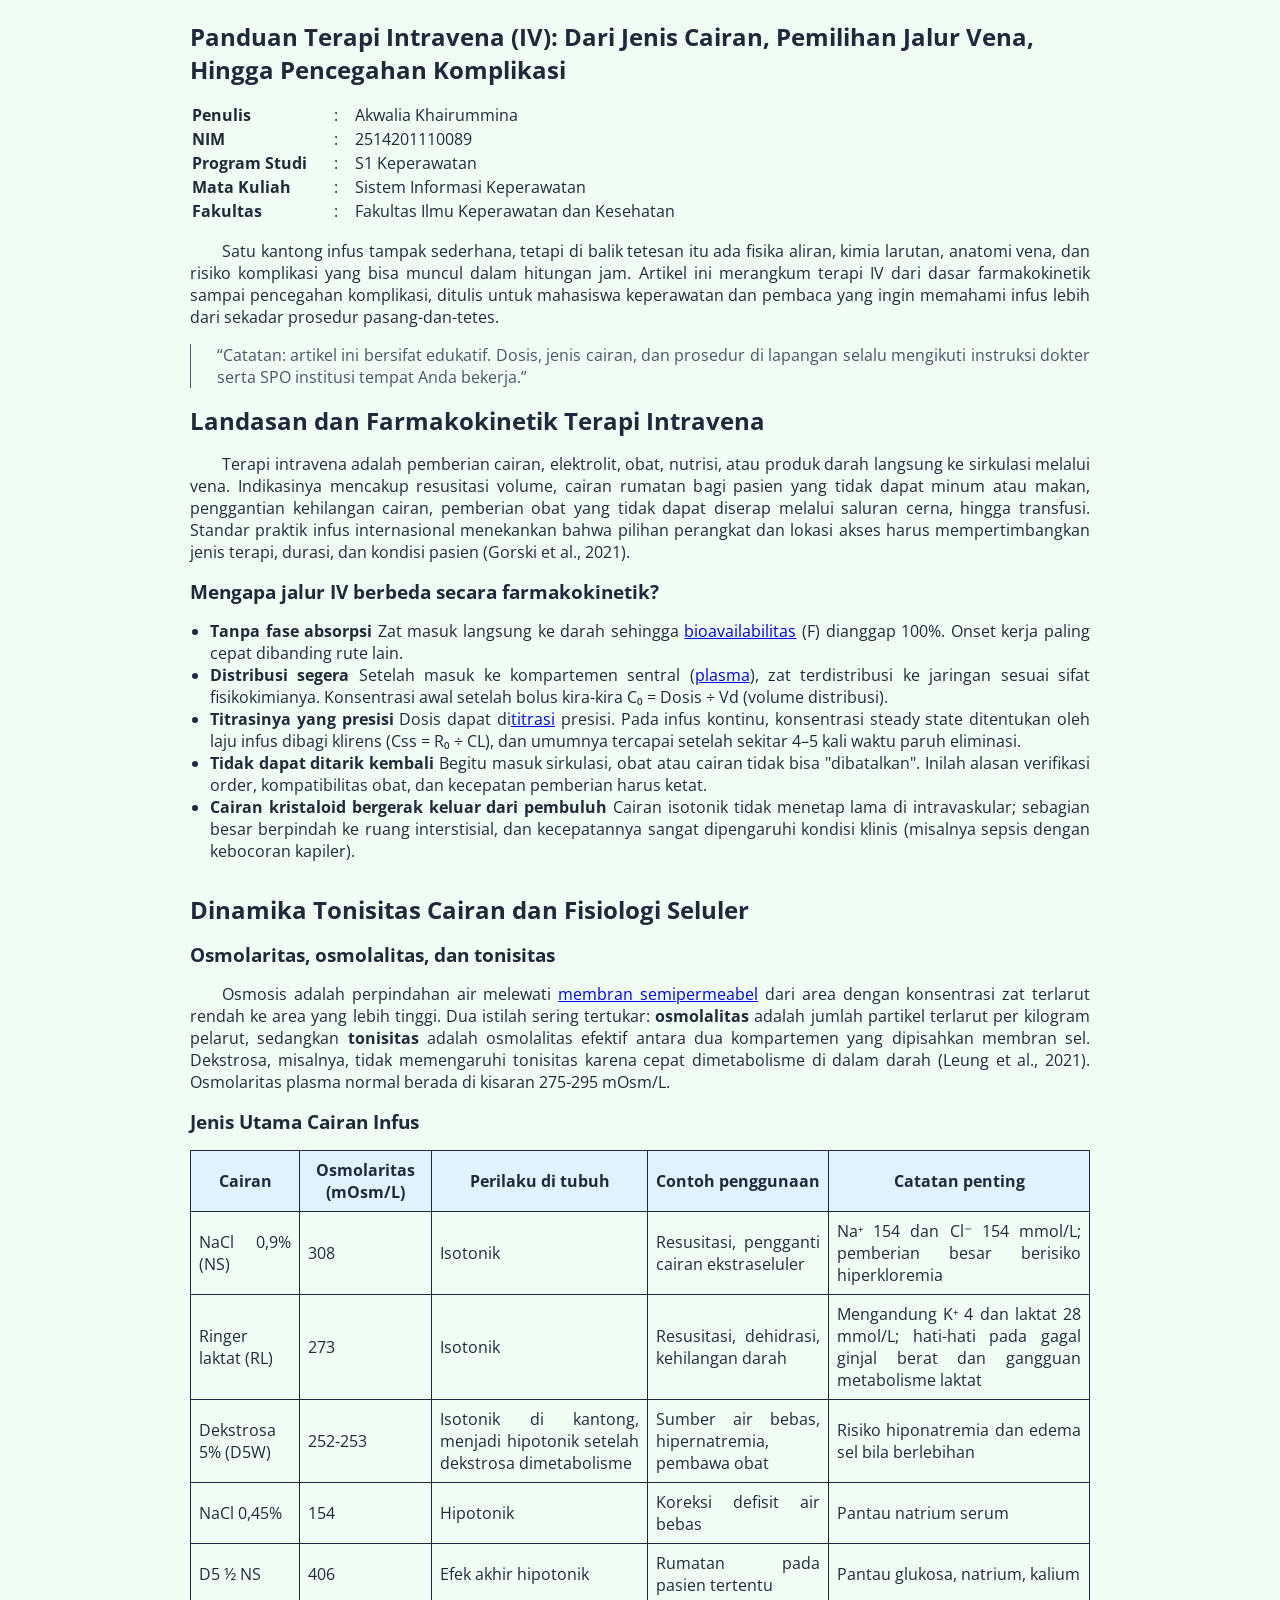
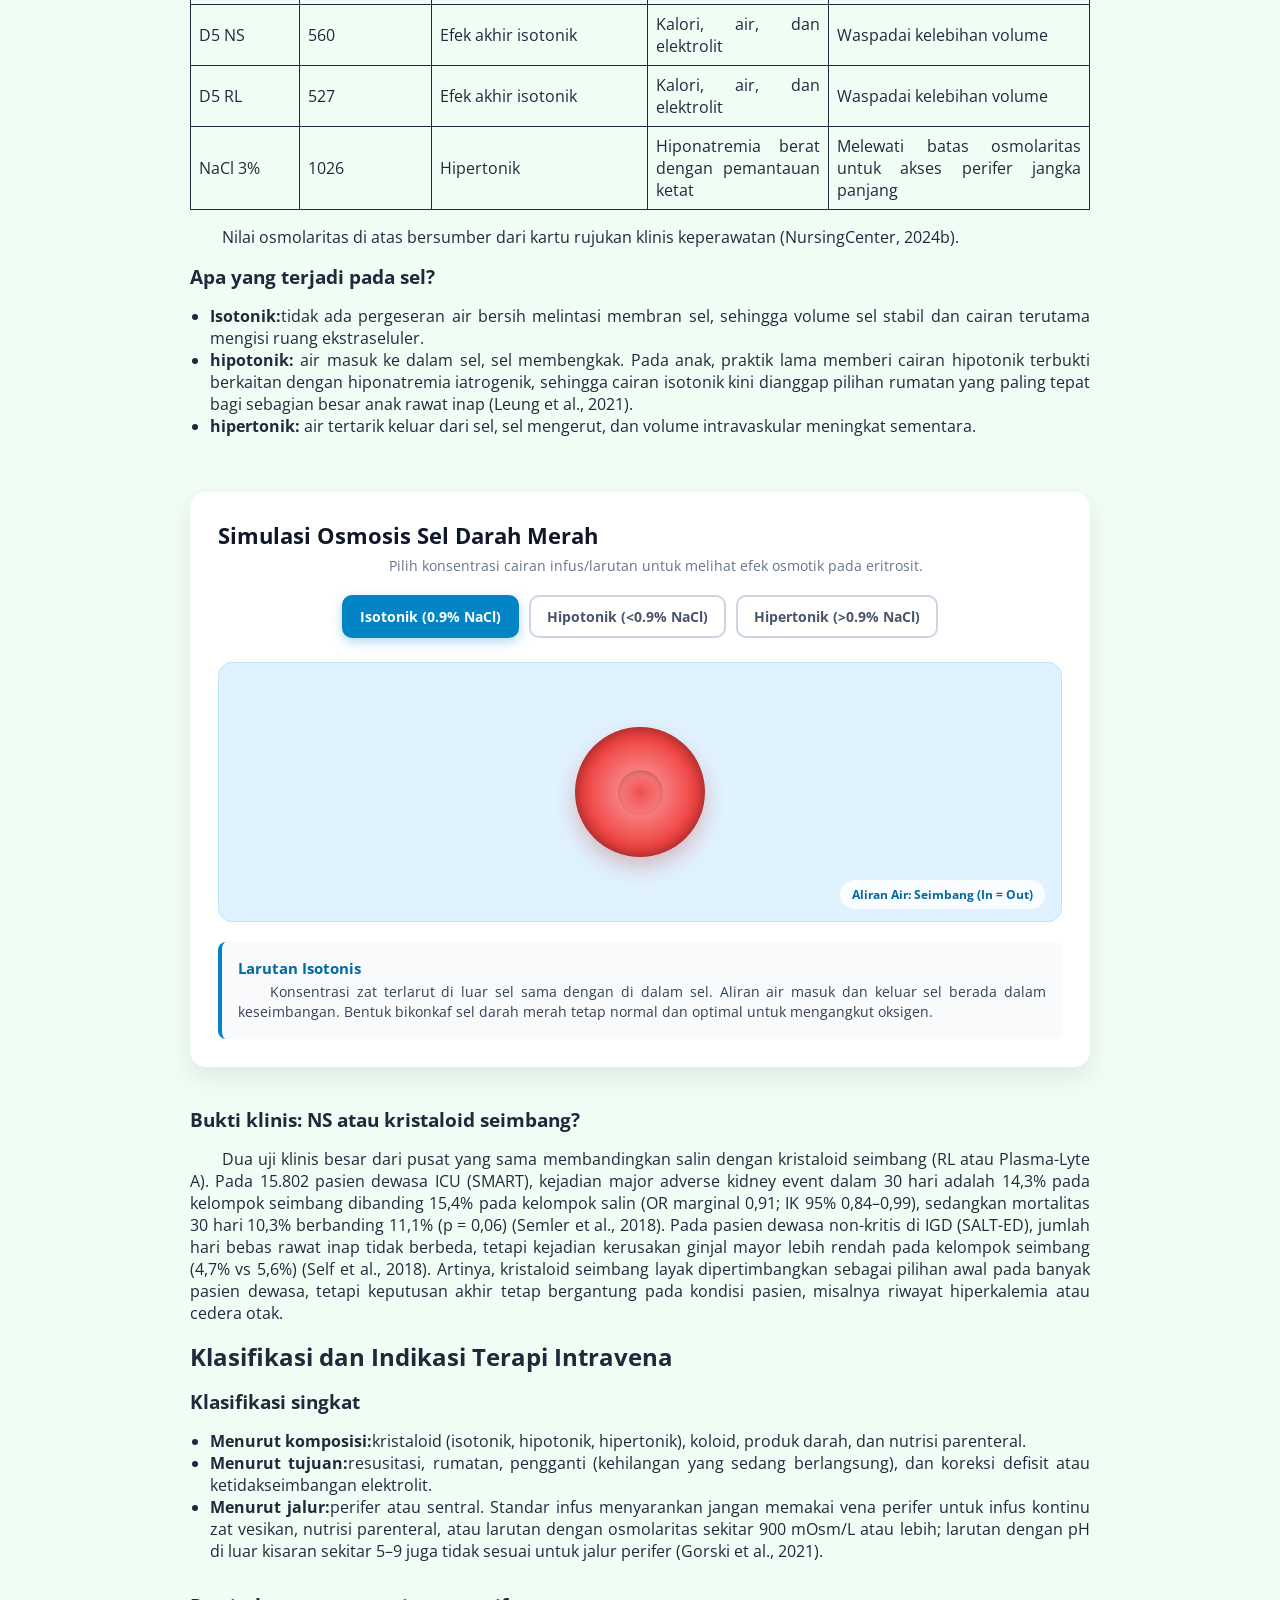
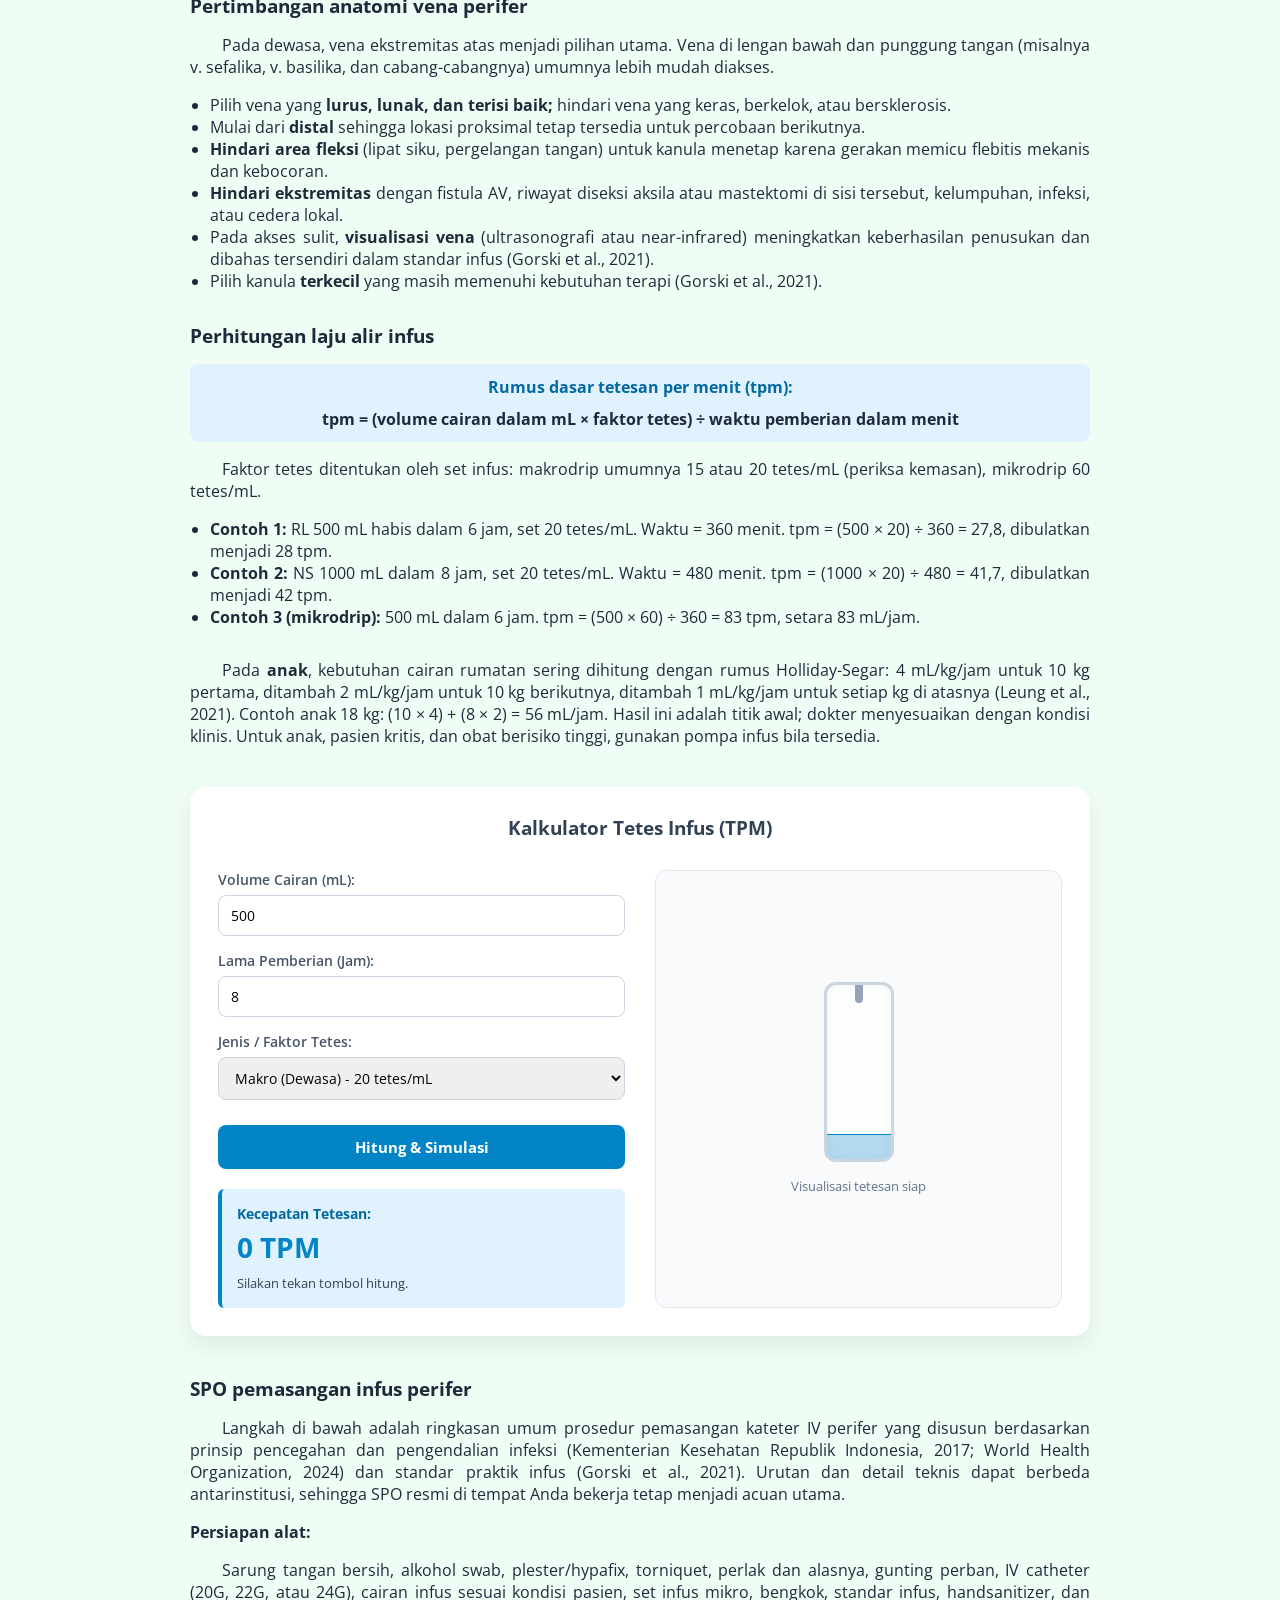
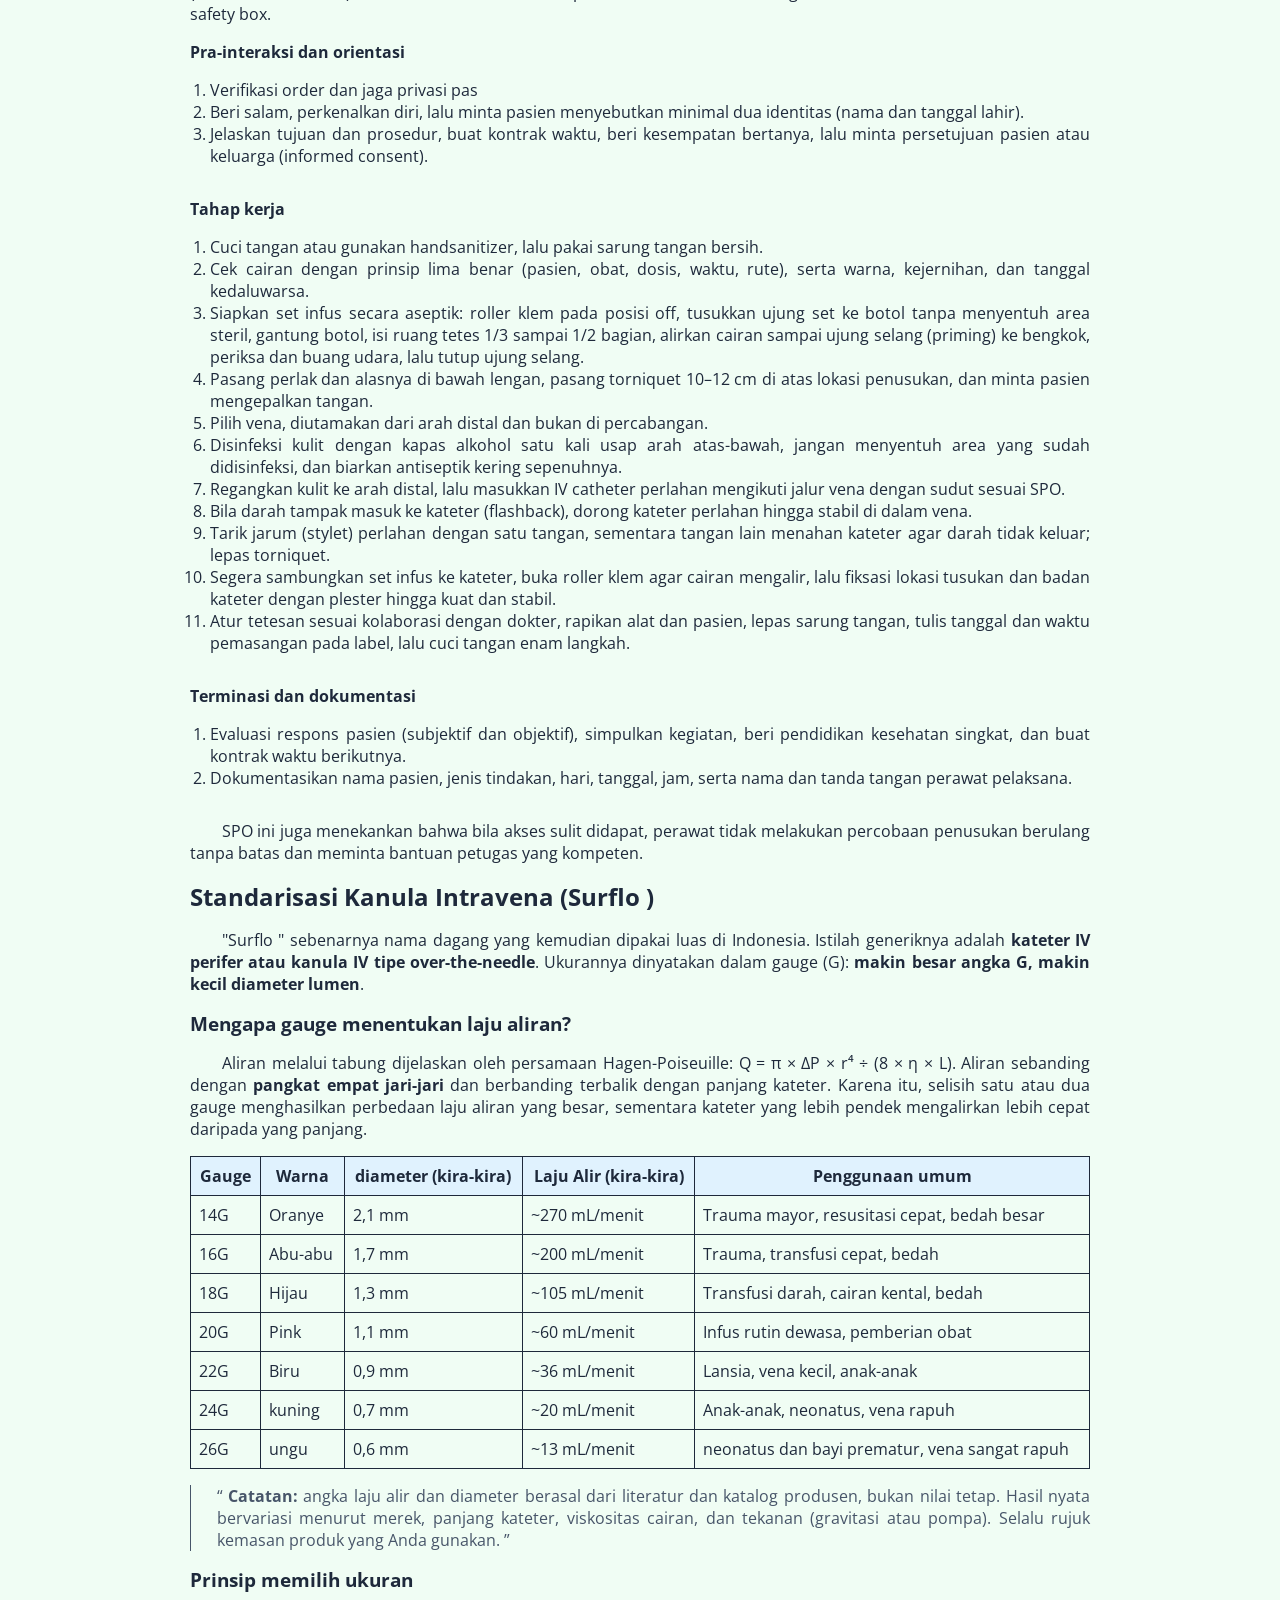
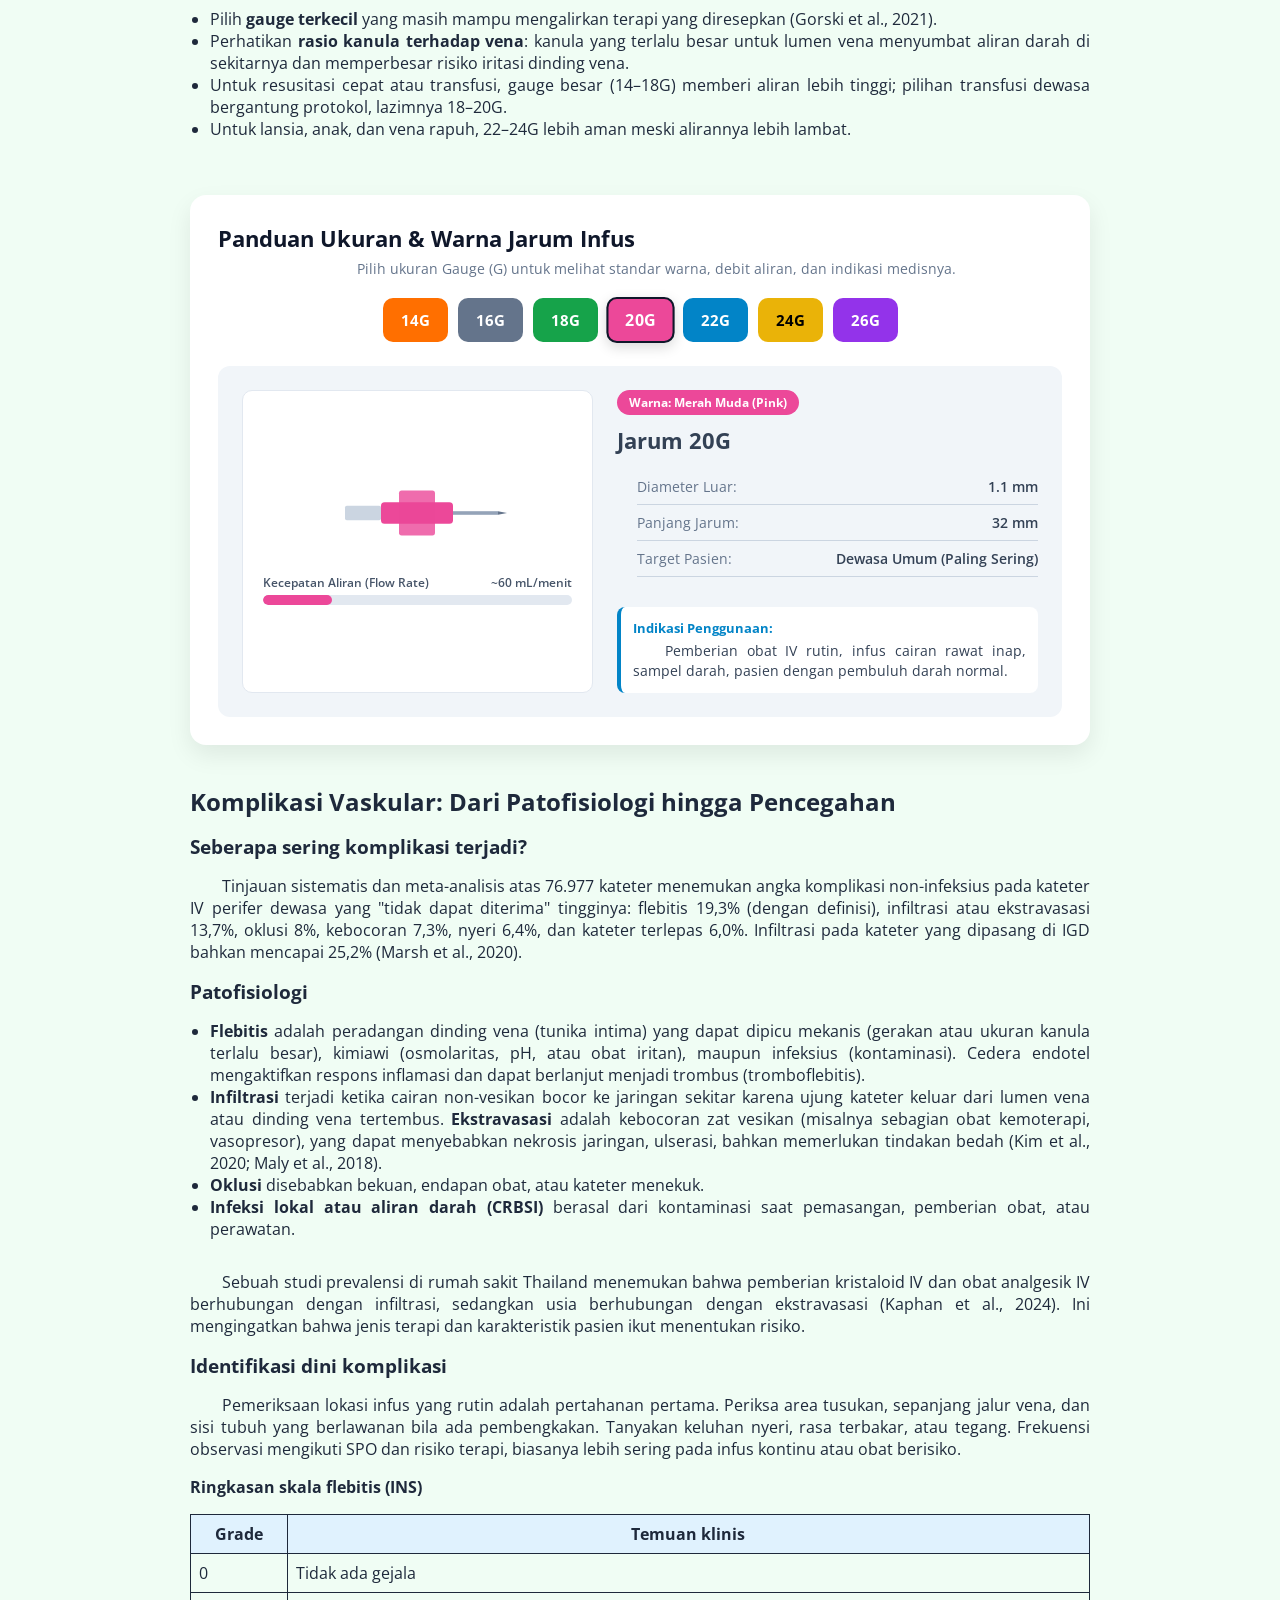
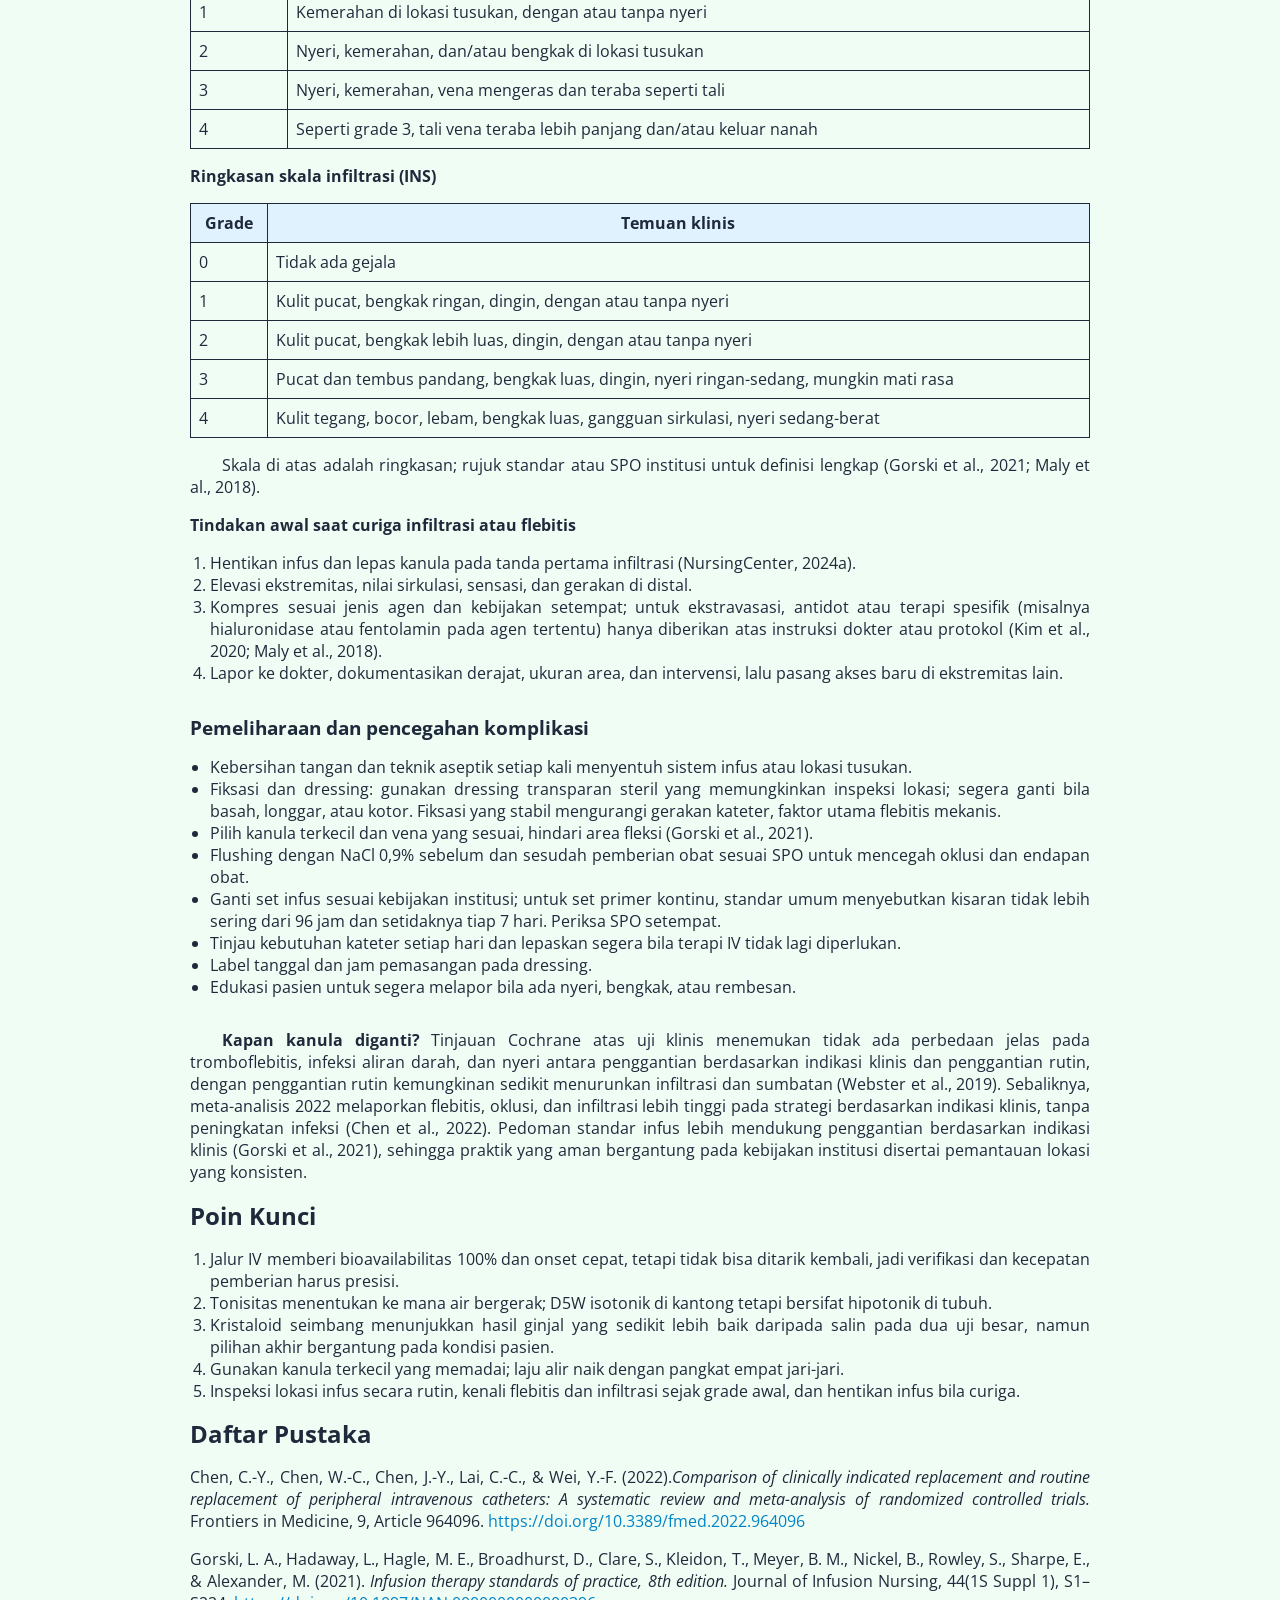
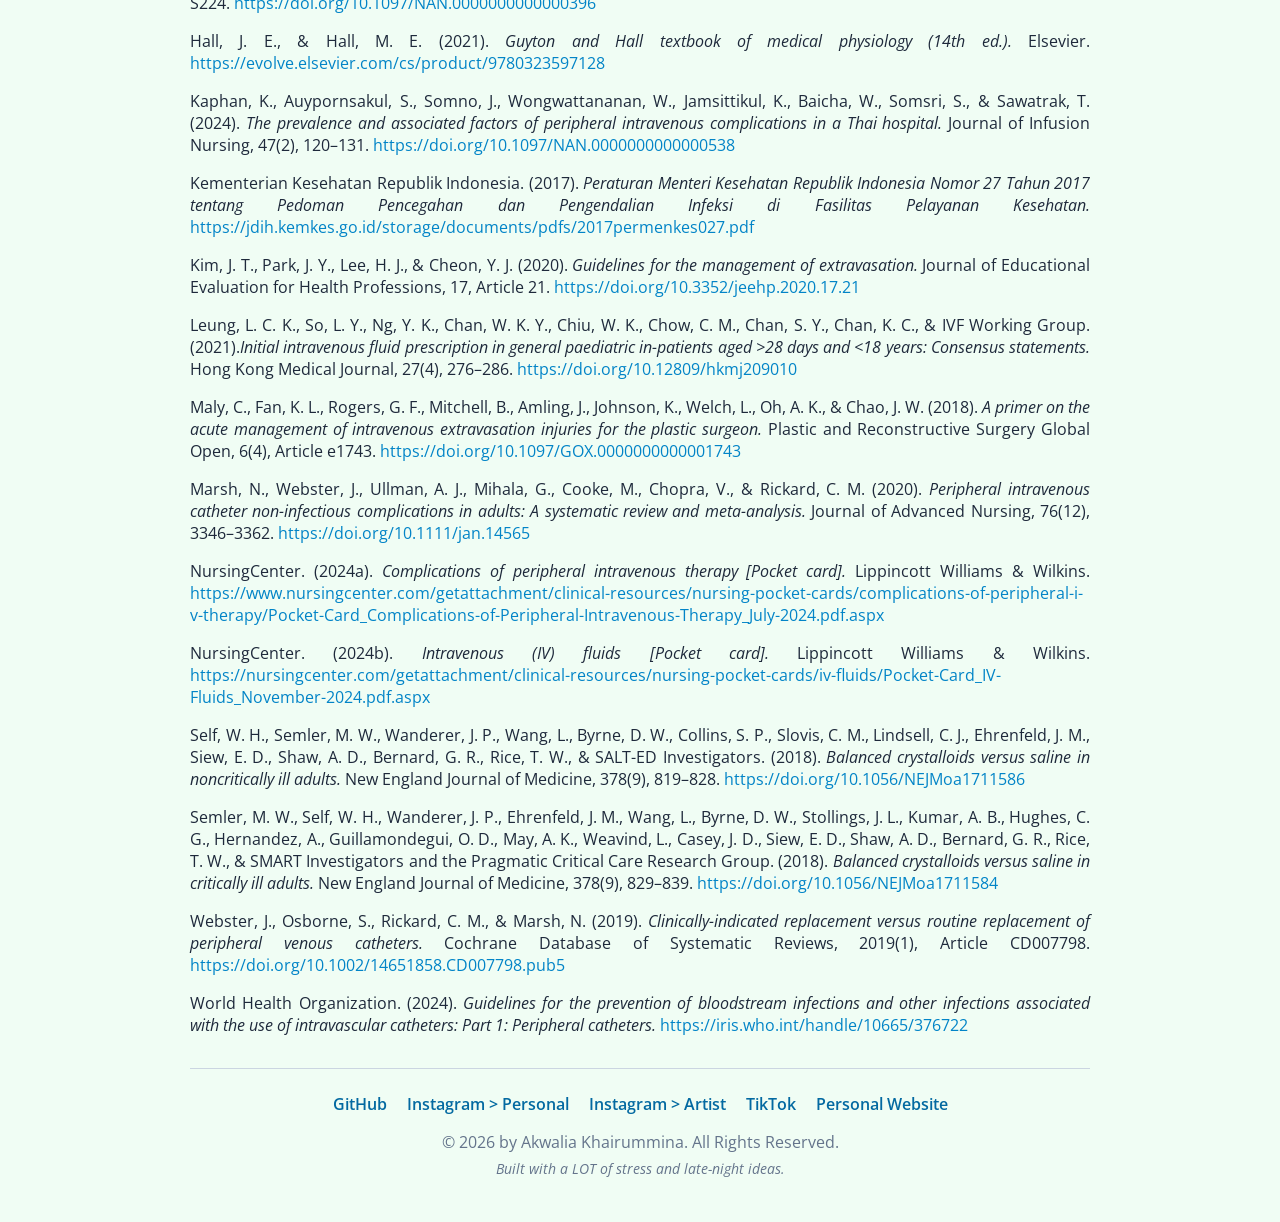
==== commit 397d7283: "q" ====
--- a/index.html
+++ b/index.html
@@ -1158,16 +1158,43 @@
 
     <footer class="site-footer">
       <nav class="footer-links" aria-label="Social media and personal links">
-        <a href="https://github.com/akawa-mizuka" target="_blank" rel="noopener noreferrer">GitHub</a>
-        <a href="https://www.instagram.com/__akwaa/" target="_blank" rel="noopener noreferrer">Instagram Personal</a>
-        <a href="https://www.instagram.com/akawa_mizuka/" target="_blank" rel="noopener noreferrer">Instagram Artist</a>
-        <a href="https://www.tiktok.com/@akawa_mizuka" target="_blank" rel="noopener noreferrer">TikTok</a>
-        <a href="https://akawa-mizuka.github.io/my-web/" target="_blank" rel="noopener noreferrer">Personal Website</a>
+        <a
+          href="https://github.com/akawa-mizuka"
+          target="_blank"
+          rel="noopener noreferrer"
+          >GitHub</a
+        >
+        <a
+          href="https://www.instagram.com/__akwaa/"
+          target="_blank"
+          rel="noopener noreferrer"
+          >Instagram > Personal</a
+        >
+        <a
+          href="https://www.instagram.com/akawa_mizuka/"
+          target="_blank"
+          rel="noopener noreferrer"
+          >Instagram > Artist</a
+        >
+        <a
+          href="https://www.tiktok.com/@akawa_mizuka"
+          target="_blank"
+          rel="noopener noreferrer"
+          >TikTok</a
+        >
+        <a
+          href="https://akawa-mizuka.github.io/my-web/"
+          target="_blank"
+          rel="noopener noreferrer"
+          >Personal Website</a
+        >
       </nav>
       <p class="footer-copyright">
         &copy; 2026 by Akwalia Khairummina. All Rights Reserved.
       </p>
-      <p class="footer-note">Built with a LOT of stress and late-night ideas.</p>
+      <p class="footer-note">
+        Built with a LOT of stress and late-night ideas.
+      </p>
     </footer>
 
     <script src="./js/iv.js"></script>
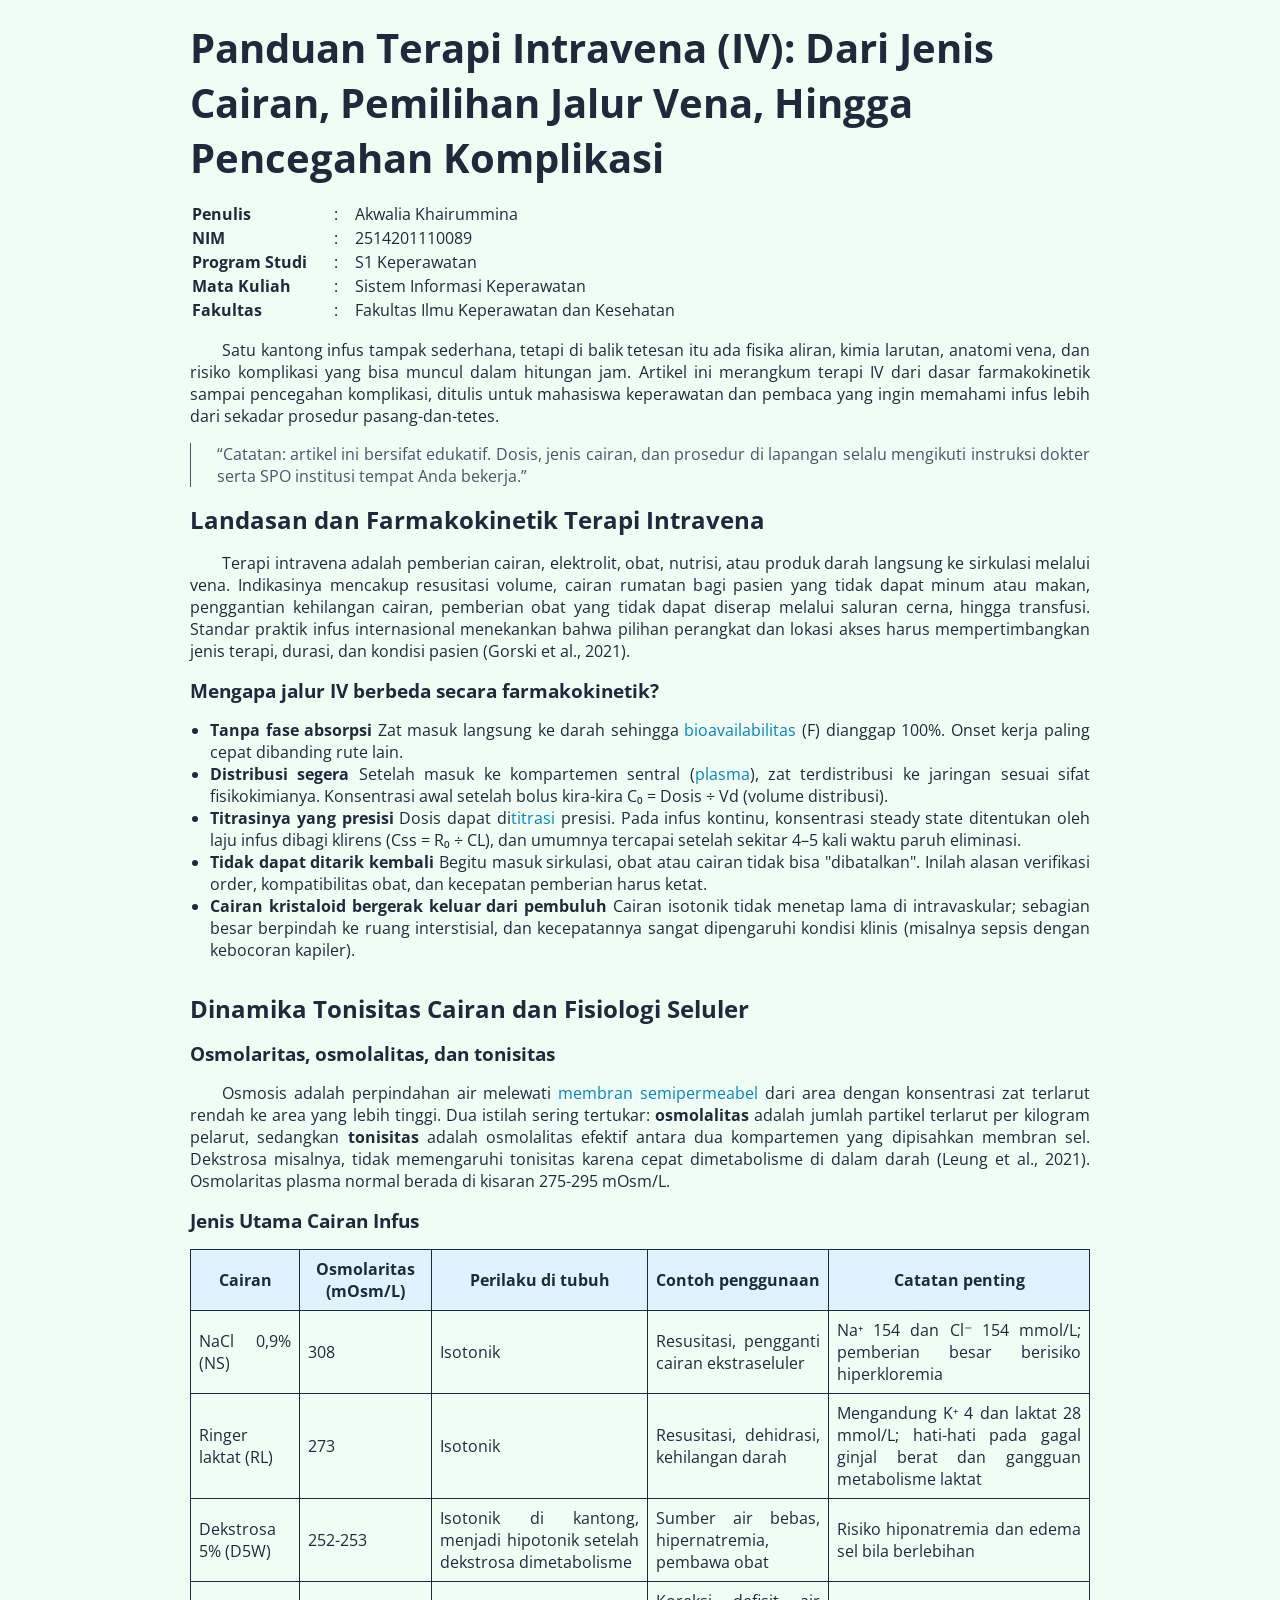
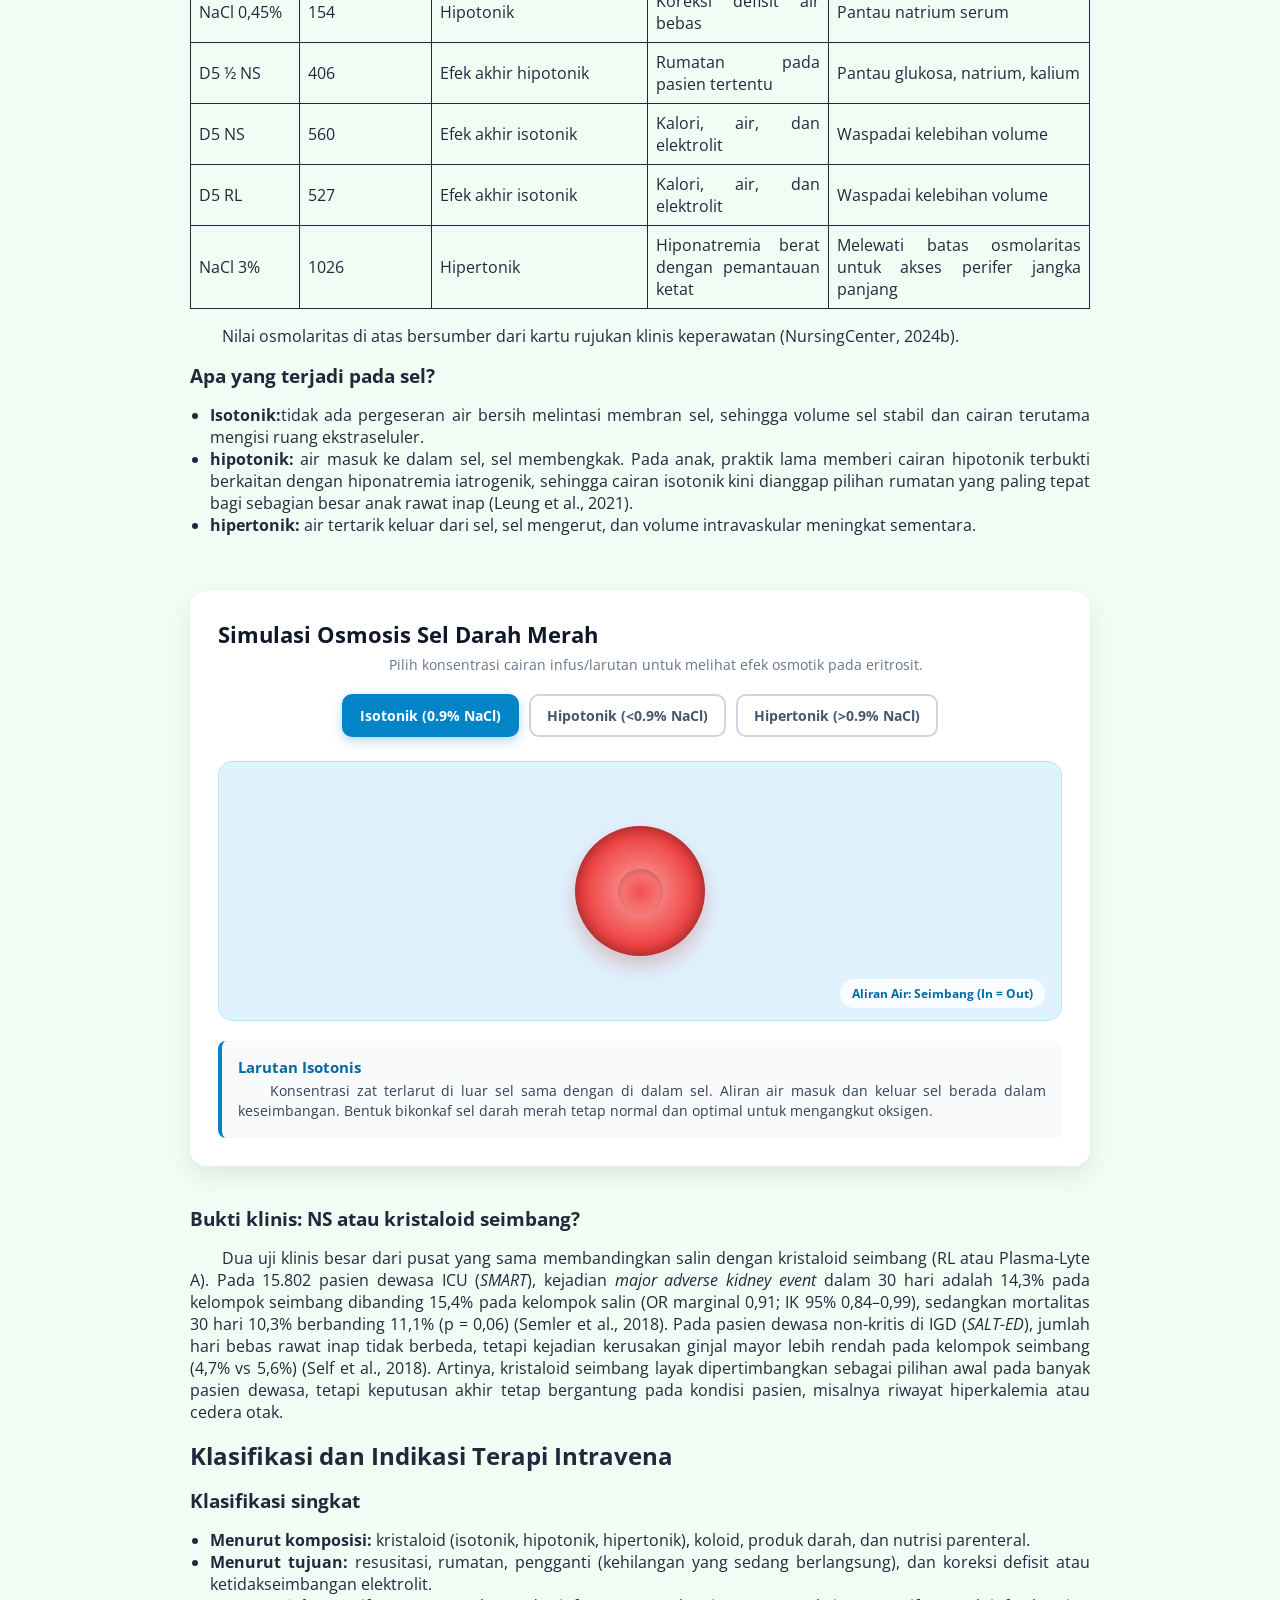
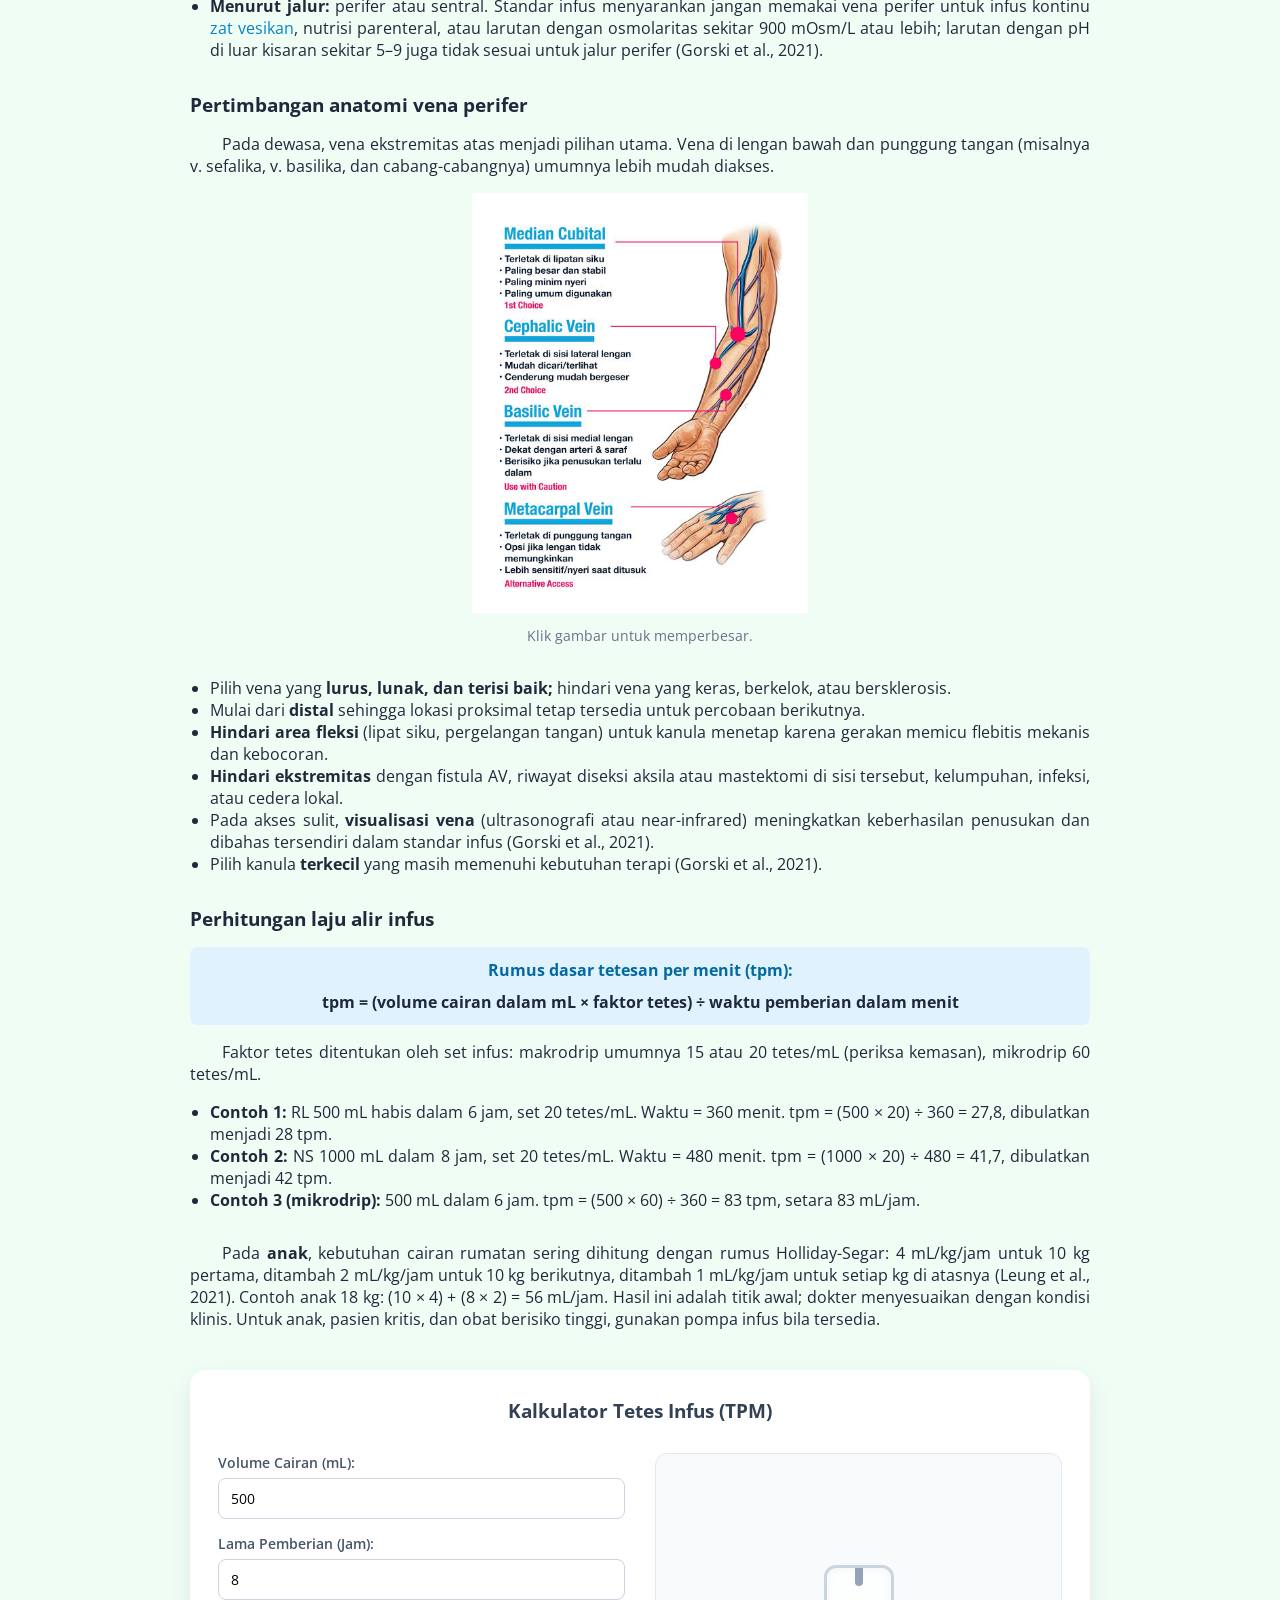
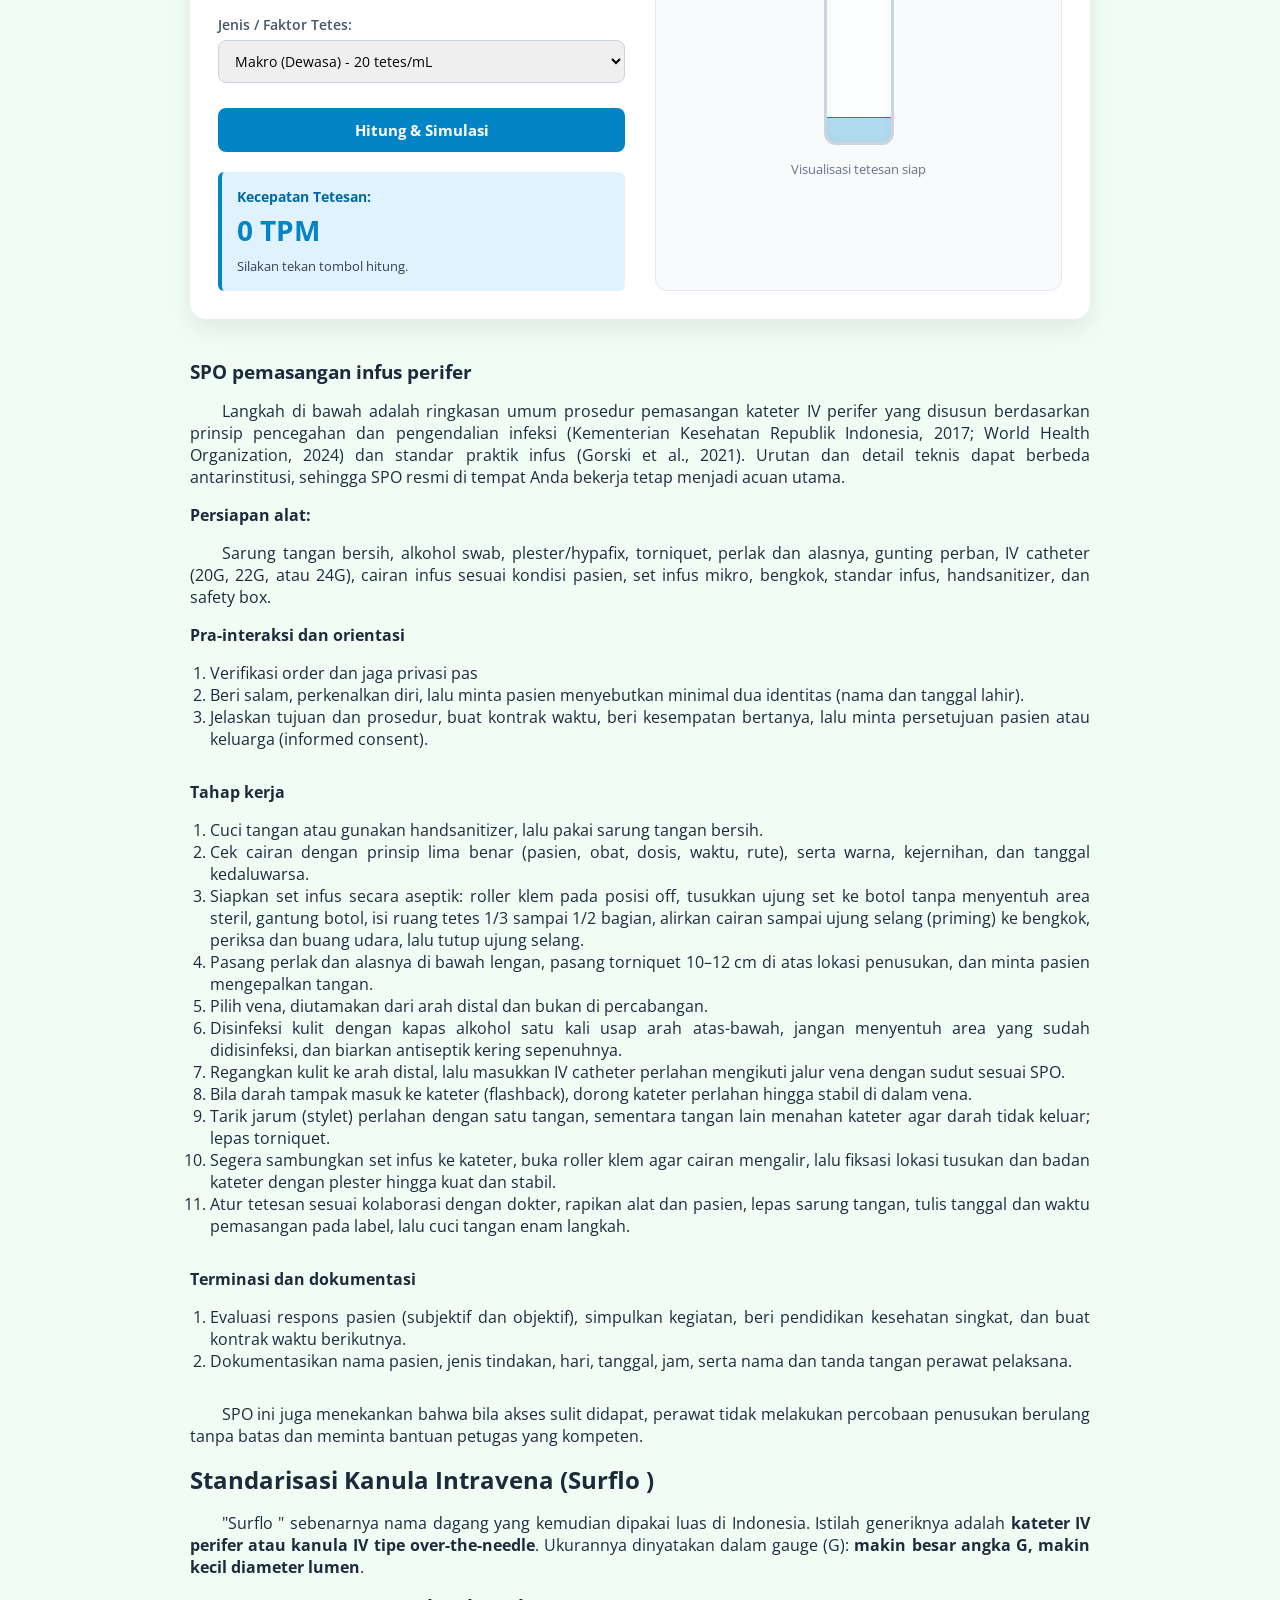
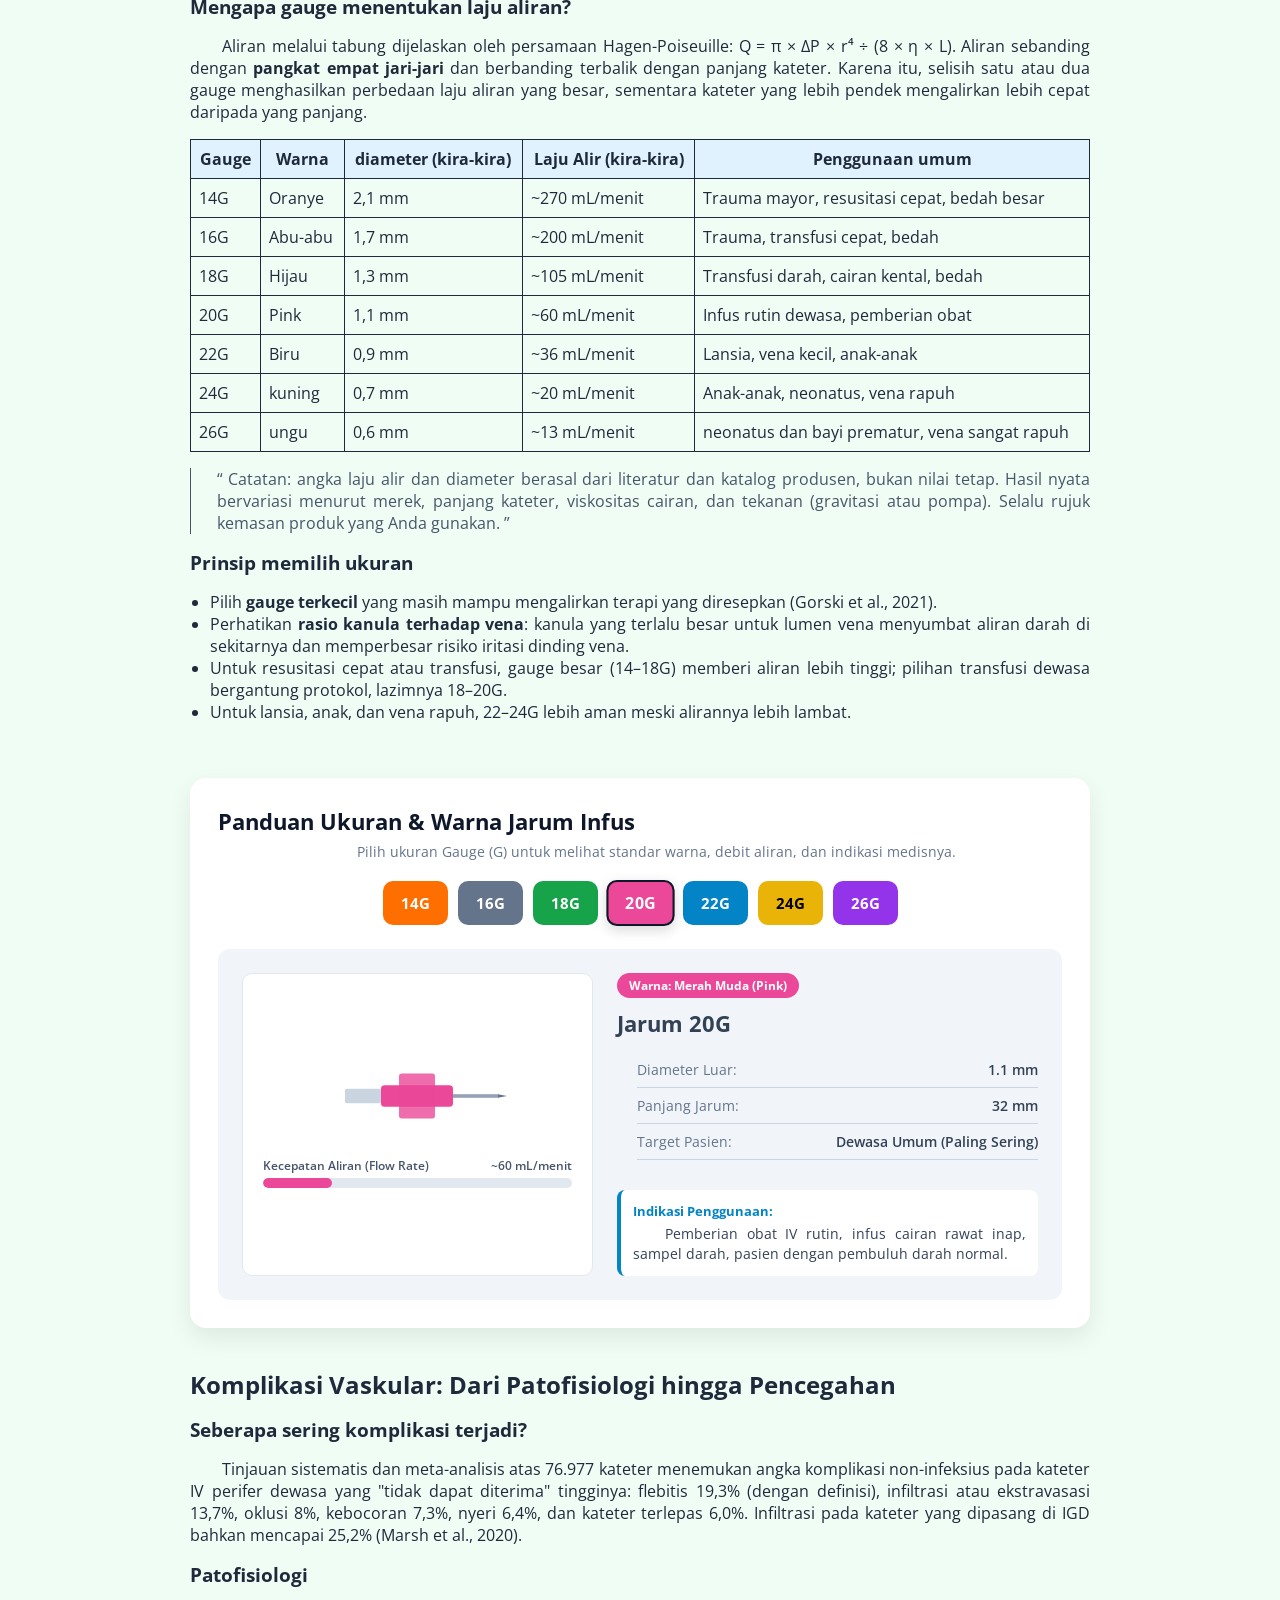
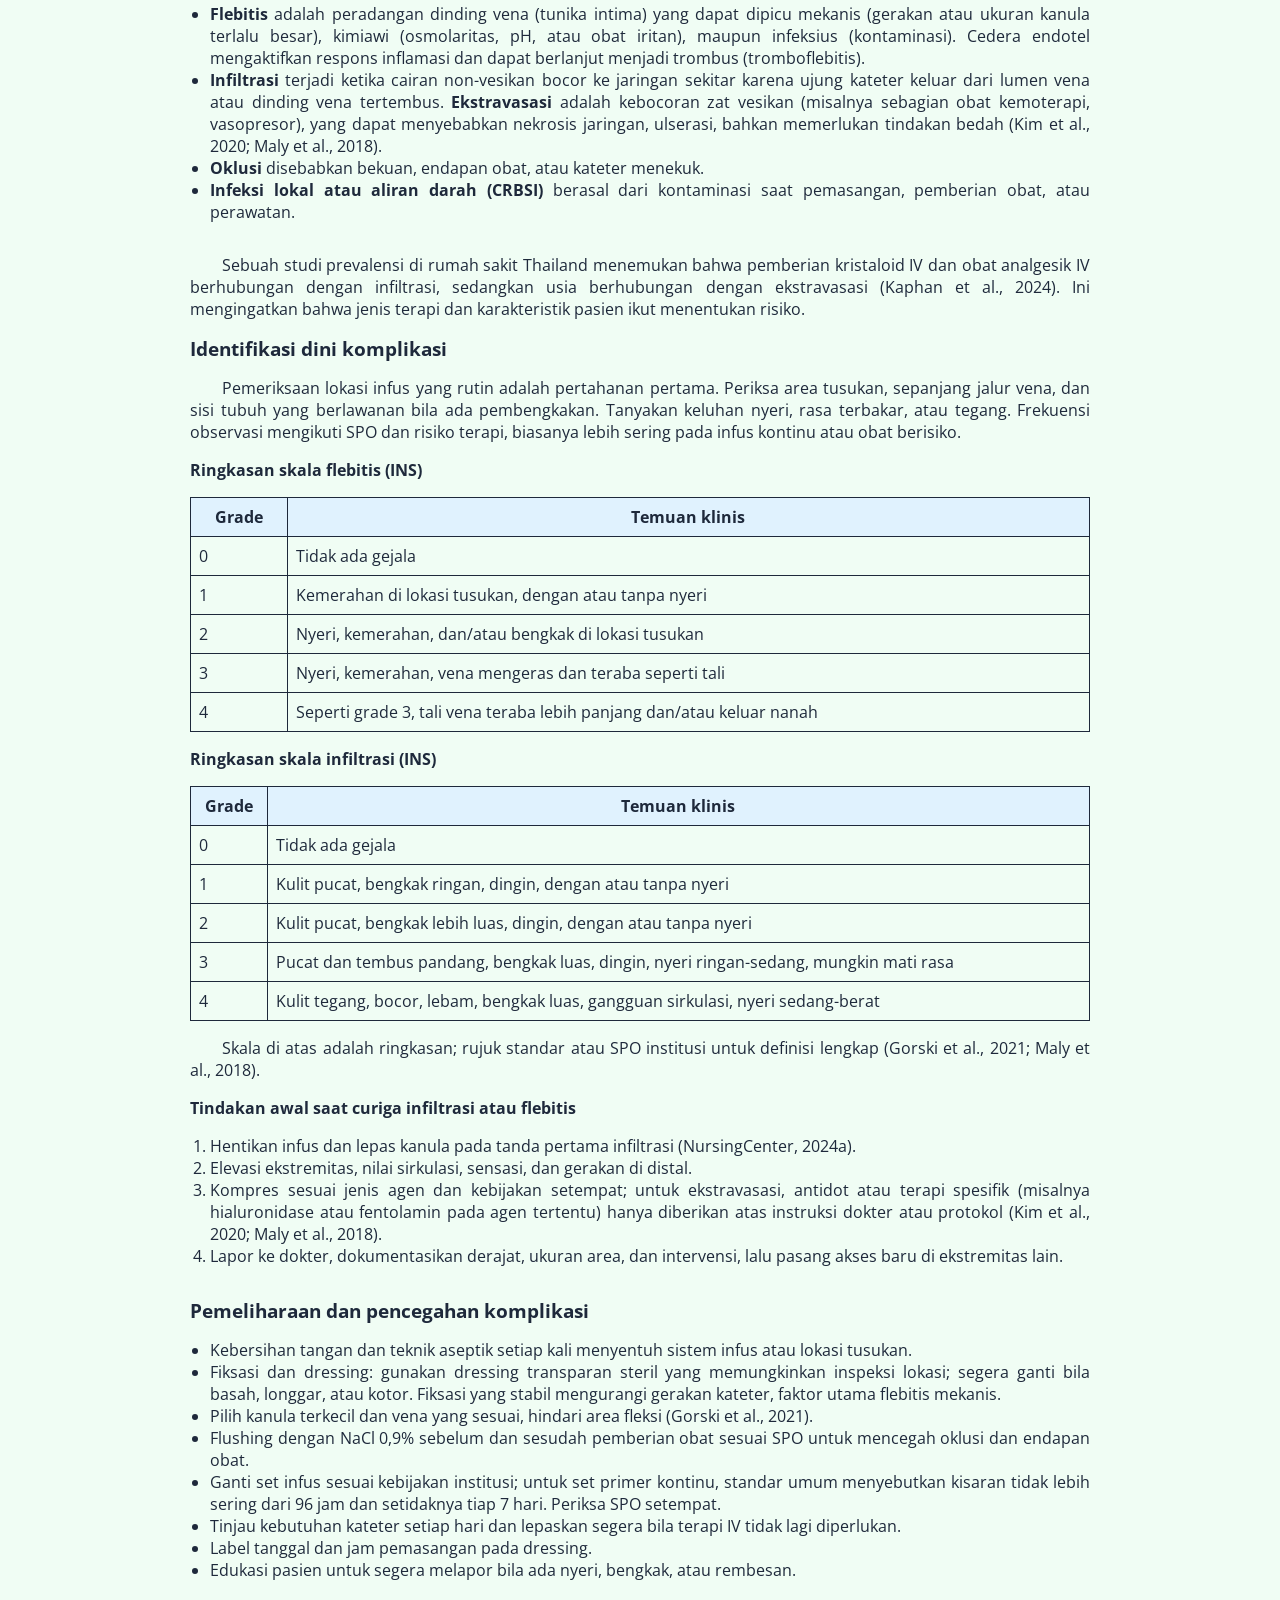
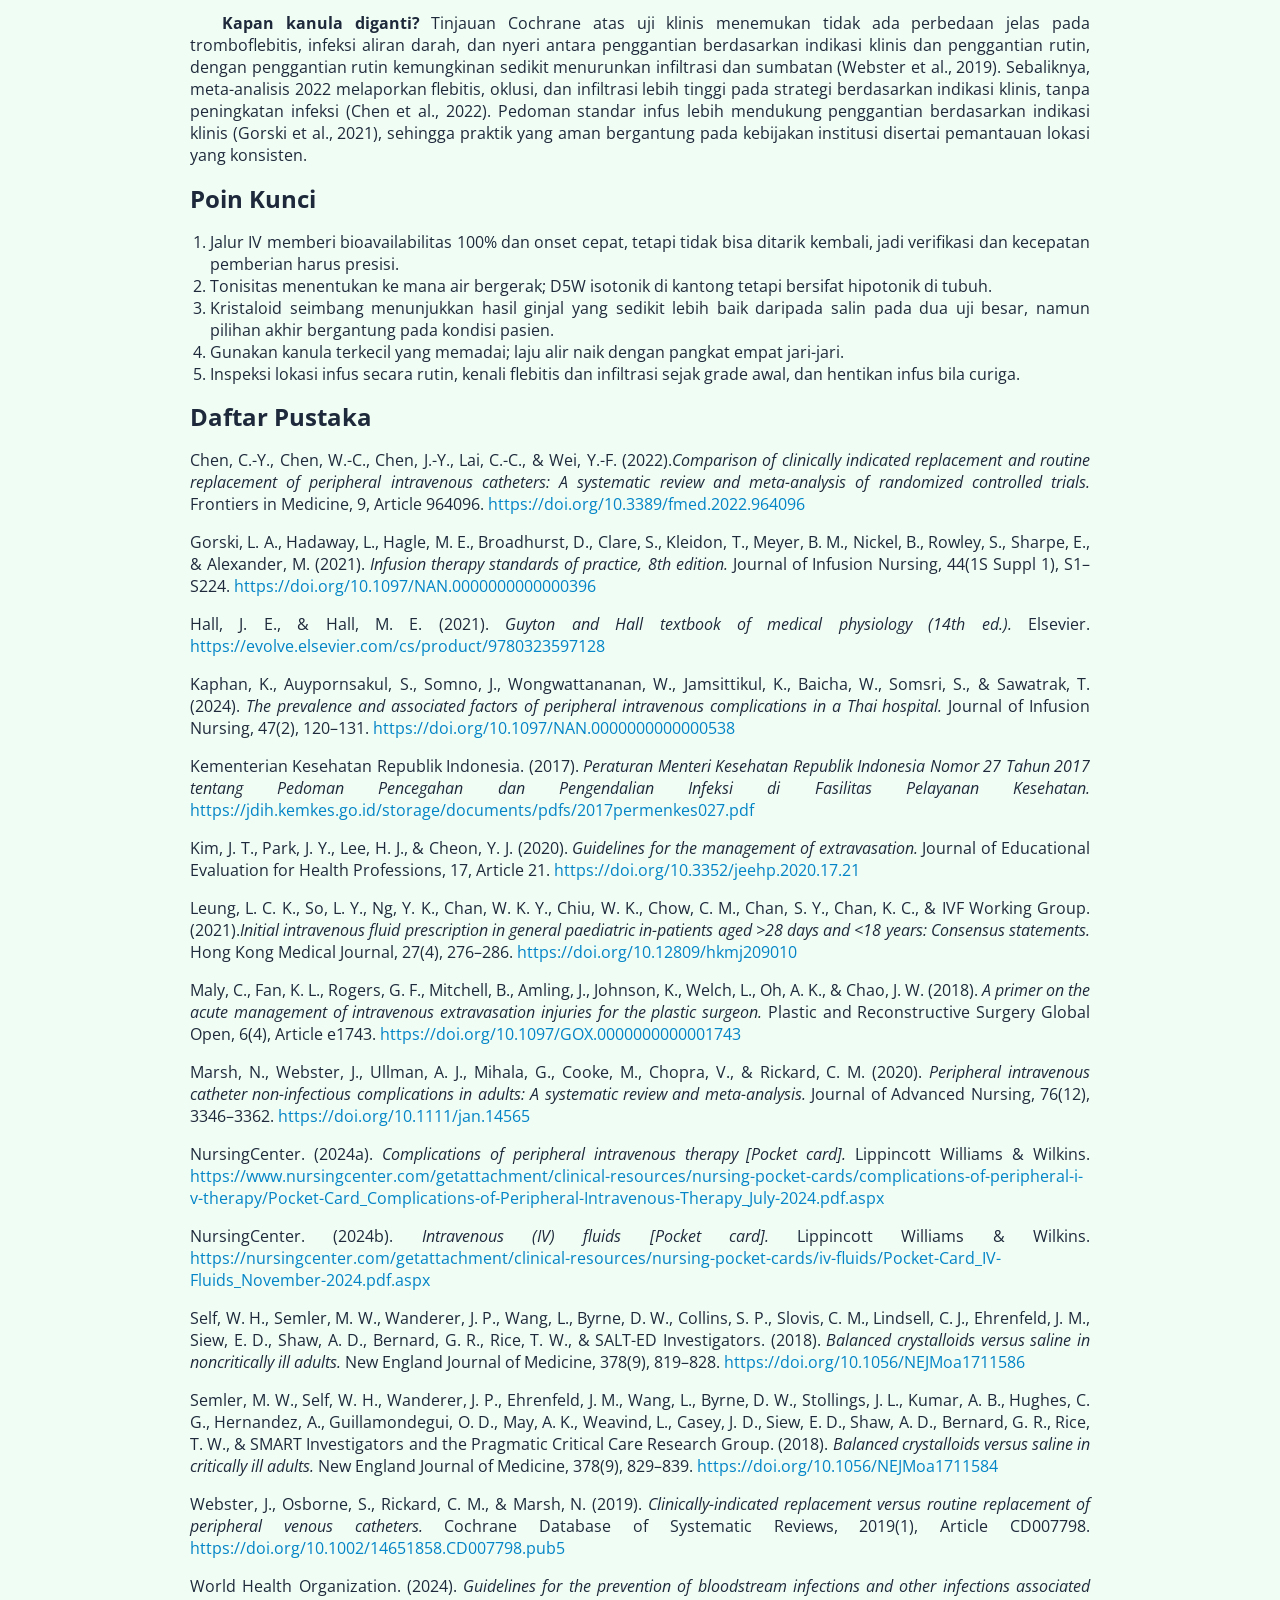
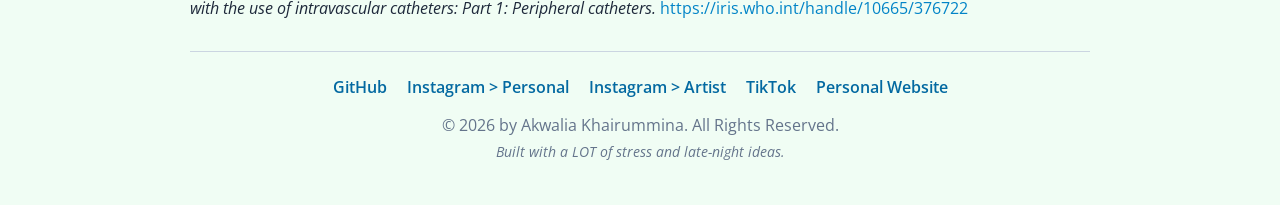
==== commit 838c594f: "j" ====
--- a/index.html
+++ b/index.html
@@ -127,7 +127,7 @@
         <b>tonisitas</b>
 
         adalah osmolalitas efektif antara dua kompartemen yang dipisahkan
-        membran sel. Dekstrosa, misalnya, tidak memengaruhi tonisitas karena
+        membran sel. Dekstrosa misalnya, tidak memengaruhi tonisitas karena
         cepat dimetabolisme di dalam darah (Leung et al., 2021). Osmolaritas
         plasma normal berada di kisaran 275-295 mOsm/L.
       </p>
@@ -299,43 +299,79 @@
       <p>
         Dua uji klinis besar dari pusat yang sama membandingkan salin dengan
         kristaloid seimbang (RL atau Plasma-Lyte A). Pada 15.802 pasien dewasa
-        ICU (SMART), kejadian major adverse kidney event dalam 30 hari adalah
-        14,3% pada kelompok seimbang dibanding 15,4% pada kelompok salin (OR
-        marginal 0,91; IK 95% 0,84–0,99), sedangkan mortalitas 30 hari 10,3%
-        berbanding 11,1% (p = 0,06) (Semler et al., 2018). Pada pasien dewasa
-        non-kritis di IGD (SALT-ED), jumlah hari bebas rawat inap tidak berbeda,
-        tetapi kejadian kerusakan ginjal mayor lebih rendah pada kelompok
-        seimbang (4,7% vs 5,6%) (Self et al., 2018). Artinya, kristaloid
-        seimbang layak dipertimbangkan sebagai pilihan awal pada banyak pasien
-        dewasa, tetapi keputusan akhir tetap bergantung pada kondisi pasien,
-        misalnya riwayat hiperkalemia atau cedera otak.
+        ICU (<i>SMART</i>), kejadian <i>major adverse kidney event</i> dalam 30
+        hari adalah 14,3% pada kelompok seimbang dibanding 15,4% pada kelompok
+        salin (OR marginal 0,91; IK 95% 0,84–0,99), sedangkan mortalitas 30 hari
+        10,3% berbanding 11,1% (p = 0,06) (Semler et al., 2018). Pada pasien
+        dewasa non-kritis di IGD (<i>SALT-ED</i>), jumlah hari bebas rawat inap
+        tidak berbeda, tetapi kejadian kerusakan ginjal mayor lebih rendah pada
+        kelompok seimbang (4,7% vs 5,6%) (Self et al., 2018). Artinya,
+        kristaloid seimbang layak dipertimbangkan sebagai pilihan awal pada
+        banyak pasien dewasa, tetapi keputusan akhir tetap bergantung pada
+        kondisi pasien, misalnya riwayat hiperkalemia atau cedera otak.
       </p>
       <h2>Klasifikasi dan Indikasi Terapi Intravena</h2>
       <h3>Klasifikasi singkat</h3>
       <ul>
         <li>
-          <b>Menurut komposisi:</b>kristaloid (isotonik, hipotonik, hipertonik),
-          koloid, produk darah, dan nutrisi parenteral.
-        </li>
-        <li>
-          <b>Menurut tujuan:</b>resusitasi, rumatan, pengganti (kehilangan yang
+          <b>Menurut komposisi: </b>kristaloid (isotonik, hipotonik,
+          hipertonik), koloid, produk darah, dan nutrisi parenteral.
+        </li>
+        <li>
+          <b>Menurut tujuan: </b>resusitasi, rumatan, pengganti (kehilangan yang
           sedang berlangsung), dan koreksi defisit atau ketidakseimbangan
           elektrolit.
         </li>
         <li>
-          <b>Menurut jalur:</b>perifer atau sentral. Standar infus menyarankan
-          jangan memakai vena perifer untuk infus kontinu zat vesikan, nutrisi
-          parenteral, atau larutan dengan osmolaritas sekitar 900 mOsm/L atau
-          lebih; larutan dengan pH di luar kisaran sekitar 5–9 juga tidak sesuai
-          untuk jalur perifer (Gorski et al., 2021).
+          <b>Menurut jalur: </b>perifer atau sentral. Standar infus menyarankan
+          jangan memakai vena perifer untuk infus kontinu
+          <a href="https://id.wikipedia.org/wiki/Vinblastina">zat vesikan</a>,
+          nutrisi parenteral, atau larutan dengan osmolaritas sekitar 900 mOsm/L
+          atau lebih; larutan dengan pH di luar kisaran sekitar 5–9 juga tidak
+          sesuai untuk jalur perifer (Gorski et al., 2021).
         </li>
       </ul>
       <h3>Pertimbangan anatomi vena perifer</h3>
+
       <p>
         Pada dewasa, vena ekstremitas atas menjadi pilihan utama. Vena di lengan
         bawah dan punggung tangan (misalnya v. sefalika, v. basilika, dan
         cabang-cabangnya) umumnya lebih mudah diakses.
       </p>
+      <figure class="anatomy-image">
+        <button
+          class="anatomy-image-trigger"
+          id="arm-vein-image-trigger"
+          type="button"
+          aria-label="Perbesar gambar vena lengan"
+          aria-haspopup="dialog"
+          aria-controls="arm-vein-image-dialog"
+        >
+          <img
+            src="./img/vena lengan.jfif"
+            alt="Ilustrasi vena pada lengan untuk pertimbangan akses intravena perifer"
+          />
+        </button>
+        <figcaption>Klik gambar untuk memperbesar.</figcaption>
+      </figure>
+      <dialog
+        class="image-zoom-dialog"
+        id="arm-vein-image-dialog"
+        aria-labelledby="arm-vein-dialog-title"
+      >
+        <div class="image-zoom-header">
+          <h4 id="arm-vein-dialog-title">Anatomi vena lengan</h4>
+          <form method="dialog">
+            <button class="image-zoom-close" type="submit" aria-label="Tutup">
+              Tutup
+            </button>
+          </form>
+        </div>
+        <img
+          src="./img/vena lengan.jfif"
+          alt="Ilustrasi vena pada lengan untuk pertimbangan akses intravena perifer"
+        />
+      </dialog>
       <ul>
         <li>
           Pilih vena yang <b>lurus, lunak, dan terisi baik;</b> hindari vena
@@ -644,10 +680,10 @@
         </table>
       </div>
       <q>
-        <b>Catatan:</b> angka laju alir dan diameter berasal dari literatur dan
-        katalog produsen, bukan nilai tetap. Hasil nyata bervariasi menurut
-        merek, panjang kateter, viskositas cairan, dan tekanan (gravitasi atau
-        pompa). Selalu rujuk kemasan produk yang Anda gunakan.
+        Catatan: angka laju alir dan diameter berasal dari literatur dan katalog
+        produsen, bukan nilai tetap. Hasil nyata bervariasi menurut merek,
+        panjang kateter, viskositas cairan, dan tekanan (gravitasi atau pompa).
+        Selalu rujuk kemasan produk yang Anda gunakan.
       </q>
       <h3>Prinsip memilih ukuran</h3>
       <ul>
@@ -1200,5 +1236,21 @@
     <script src="./js/iv.js"></script>
     <script src="./js/osmosis-darah.js"></script>
     <script src="./js/gauge-guide.js"></script>
+    <script>
+      const armVeinImageTrigger = document.querySelector(
+        "#arm-vein-image-trigger",
+      );
+      const armVeinImageDialog = document.querySelector("#arm-vein-image-dialog");
+
+      armVeinImageTrigger.addEventListener("click", () => {
+        armVeinImageDialog.showModal();
+      });
+
+      armVeinImageDialog.addEventListener("click", (event) => {
+        if (event.target === armVeinImageDialog) {
+          armVeinImageDialog.close();
+        }
+      });
+    </script>
   </body>
 </html>
--- a/css/style.css
+++ b/css/style.css
@@ -515,6 +515,7 @@
 }
 .author-info tr .text {
   padding-left: 10px;
+  text-align: left;
 }
 .blog-content,
 .blog-references {
@@ -527,6 +528,77 @@
 }
 .blog-content p {
   text-indent: 2rem;
+}
+.anatomy-image {
+  width: 100%;
+  margin: 0 0 1rem;
+  text-align: center;
+}
+.anatomy-image-trigger {
+  width: 100%;
+  max-width: 720px;
+  margin: 0;
+  padding: 0;
+  border: 0;
+  border-radius: 12px;
+  background: transparent;
+  cursor: zoom-in;
+}
+.anatomy-image-trigger:hover,
+.anatomy-image-trigger:focus-visible {
+  background: transparent;
+  outline: 3px solid var(--primary);
+  outline-offset: 3px;
+}
+.anatomy-image-trigger img {
+  display: block;
+  width: 100%;
+  max-height: 420px;
+  border-radius: 12px;
+  object-fit: contain;
+}
+.anatomy-image figcaption {
+  margin-top: 0.5rem;
+  color: var(--text-muted);
+  font-size: 0.875rem;
+  text-align: center;
+}
+.image-zoom-dialog {
+  width: min(96vw, 1000px);
+  max-width: 96vw;
+  max-height: 96vh;
+  margin: auto;
+  padding: 1rem;
+  overflow: auto;
+  border: 0;
+  border-radius: 12px;
+  background: var(--panel);
+  box-shadow: 0 20px 60px rgba(0, 0, 0, 0.35);
+}
+.image-zoom-dialog::backdrop {
+  background: rgba(15, 23, 42, 0.78);
+}
+.image-zoom-header {
+  display: flex;
+  justify-content: space-between;
+  align-items: center;
+  gap: 1rem;
+  margin-bottom: 0.75rem;
+}
+.image-zoom-header h4 {
+  margin: 0;
+}
+.image-zoom-close {
+  width: auto;
+  margin: 0;
+  padding: 0.5rem 0.75rem;
+}
+.image-zoom-dialog > img {
+  display: block;
+  width: 100%;
+  max-height: calc(96vh - 6rem);
+  margin: 0 auto;
+  object-fit: contain;
 }
 h1,
 h2,
@@ -537,75 +609,13 @@
   text-align: left;
   text-justify: unset;
 }
-
+h1 {
+  font-size: clamp(1.8rem, 4vw, 2.5rem);
+}
 .blog-content ul,
 .blog-content ol {
   margin-left: 20px;
   margin-bottom: 15px;
-}
-.site-footer {
-  width: 100%;
-  max-width: 900px;
-  margin: 2rem auto 0;
-  padding: 1.5rem 1rem;
-  border-top: 1px solid var(--border);
-  color: var(--text-muted);
-  text-align: center;
-}
-.footer-links {
-  display: flex;
-  flex-wrap: wrap;
-  justify-content: center;
-  gap: 0.75rem 1.25rem;
-  margin-bottom: 1rem;
-}
-.footer-links a {
-  color: var(--primary-dark);
-  font-weight: 600;
-  text-decoration: none;
-}
-.footer-links a:hover,
-.footer-links a:focus-visible {
-  color: var(--primary);
-  text-decoration: underline;
-}
-.footer-copyright {
-  margin-bottom: 0.35rem;
-}
-.footer-note {
-  font-size: 0.9rem;
-  font-style: italic;
-}
-.formula-box {
-  display: flex;
-  flex-direction: column;
-  justify-content: center;
-  align-items: center;
-  padding: 12px;
-  border-radius: 8px;
-  background-color: var(--panel-alt);
-  gap: 10px;
-}
-.formula-box strong {
-  color: var(--primary-dark);
-}
-.table-responsive {
-  overflow-x: auto;
-  -webkit-overflow-scrolling: touch;
-}
-.table-responsive table {
-  border-collapse: collapse;
-  width: 100%;
-  table-layout: auto;
-}
-.table-responsive td,
-.table-responsive th {
-  border: 1px solid;
-  padding: 0.5em;
-}
-.table-responsive th {
-  text-align: center;
-  background-color: var(--panel-alt);
 }
 .blog-content q {
   border-color: var(--text-soft);
@@ -615,7 +625,73 @@
   font-style: normal;
   padding-left: clamp(1rem, 2vw, 2rem);
 }
-.blog-references a {
+.blog-references a,
+.blog-content a {
   color: var(--primary);
   text-decoration: none;
 }
+.table-responsive {
+  overflow-x: auto;
+  -webkit-overflow-scrolling: touch;
+}
+.table-responsive table {
+  border-collapse: collapse;
+  width: 100%;
+  table-layout: auto;
+}
+.table-responsive td,
+.table-responsive th {
+  border: 1px solid;
+  padding: 0.5em;
+}
+.table-responsive th {
+  text-align: center;
+  background-color: var(--panel-alt);
+}
+.formula-box {
+  display: flex;
+  flex-direction: column;
+  justify-content: center;
+  align-items: center;
+  padding: 12px;
+  border-radius: 8px;
+  background-color: var(--panel-alt);
+  gap: 10px;
+}
+.formula-box strong {
+  color: var(--primary-dark);
+}
+
+.site-footer {
+  width: 100%;
+  max-width: 900px;
+  margin: 2rem auto 0;
+  padding: 1.5rem 1rem;
+  border-top: 1px solid var(--border);
+  color: var(--text-muted);
+  text-align: center;
+}
+.footer-links {
+  display: flex;
+  flex-wrap: wrap;
+  justify-content: center;
+  gap: 0.75rem 1.25rem;
+  margin-bottom: 1rem;
+}
+.footer-links a {
+  color: var(--primary-dark);
+  font-weight: 600;
+  text-decoration: none;
+}
+.footer-links a:hover,
+.footer-links a:focus-visible {
+  color: var(--primary);
+  text-decoration: underline;
+}
+.footer-copyright {
+  margin-bottom: 0.35rem;
+}
+.footer-note {
+  font-size: 0.9rem;
+  font-style: italic;
+}
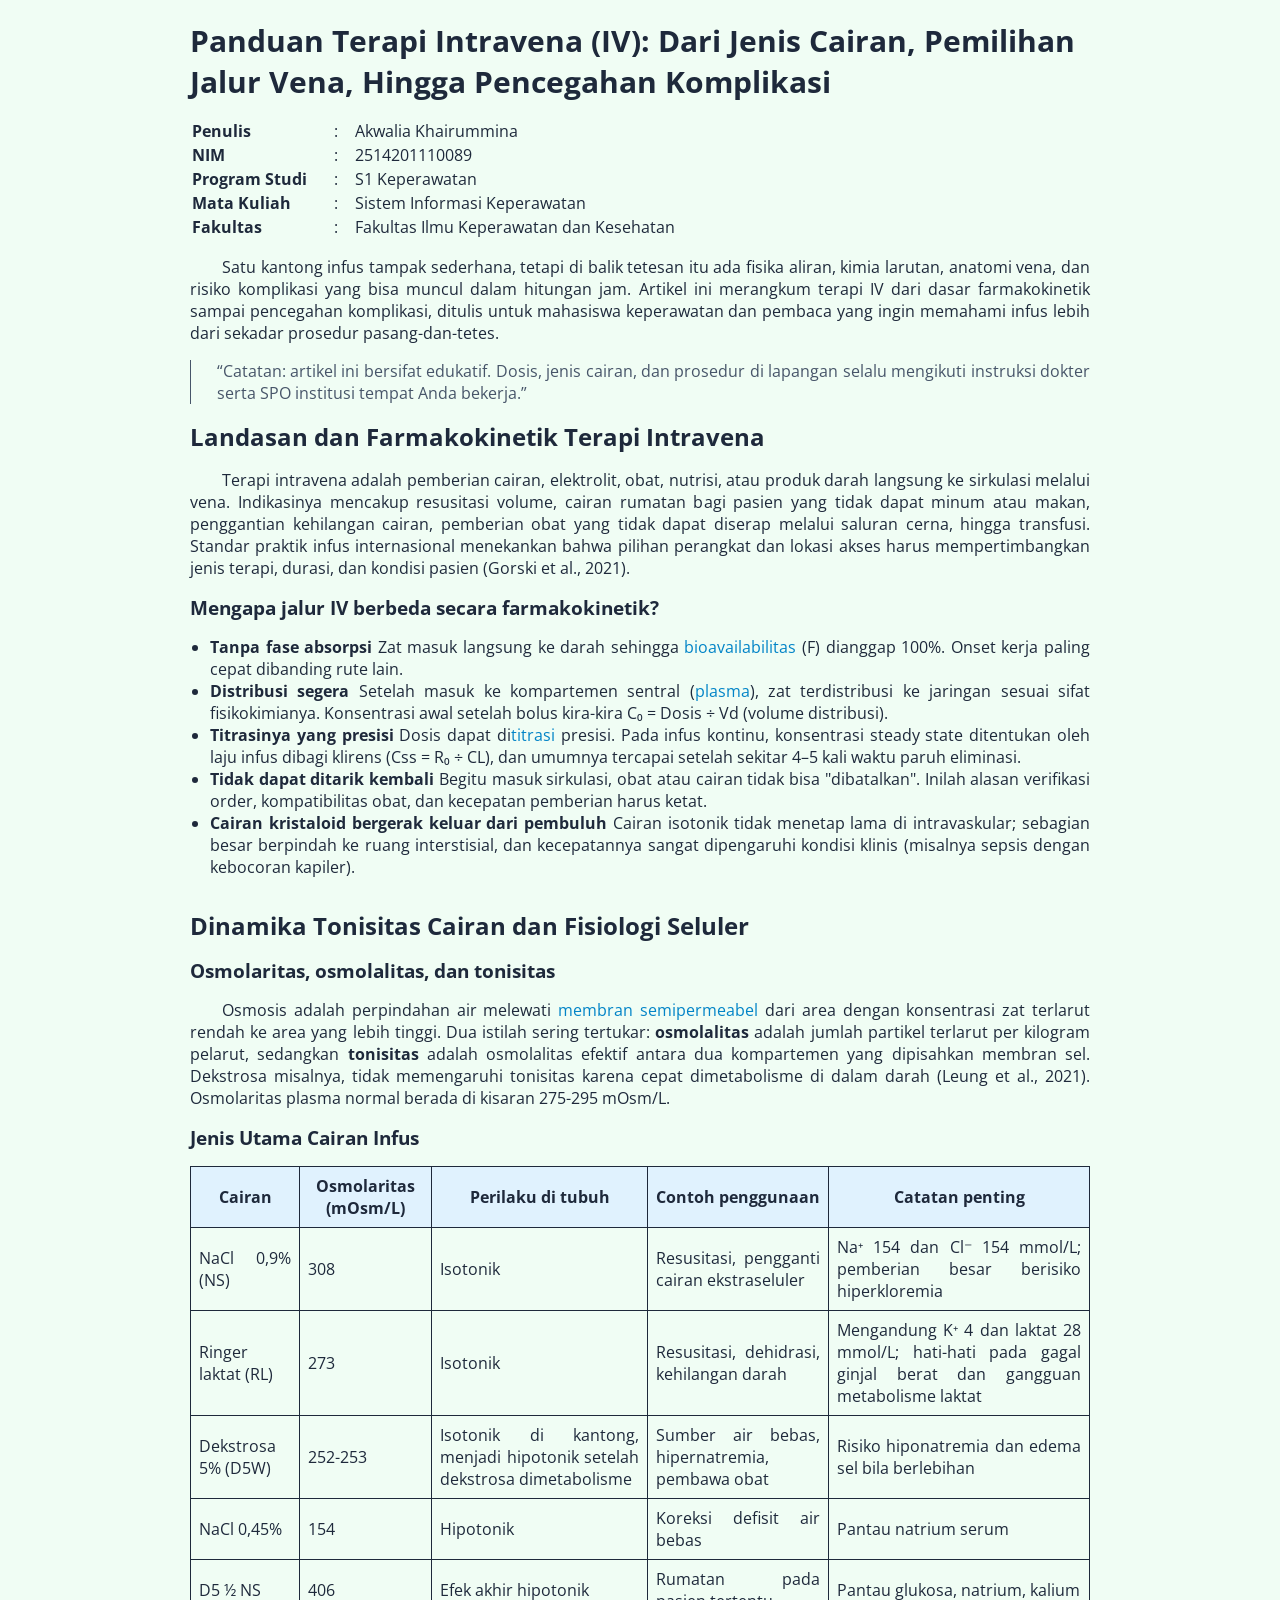
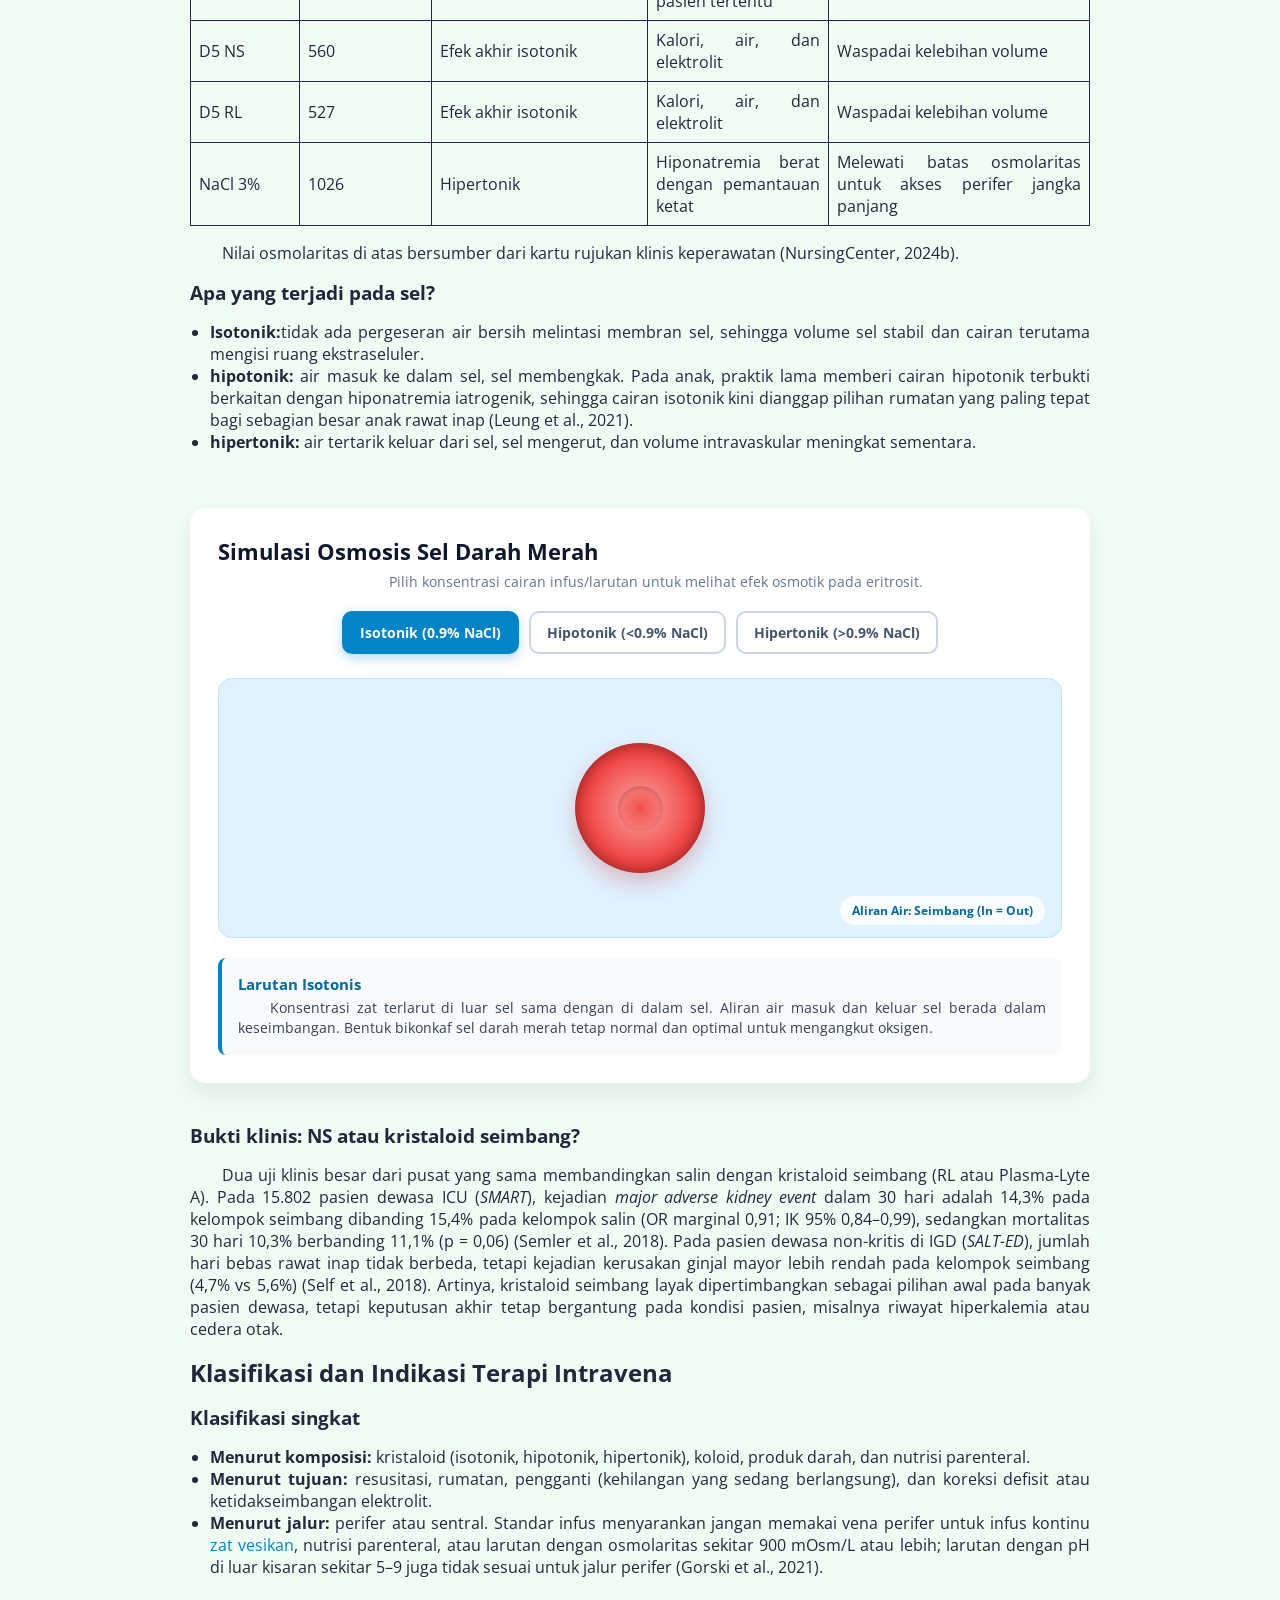
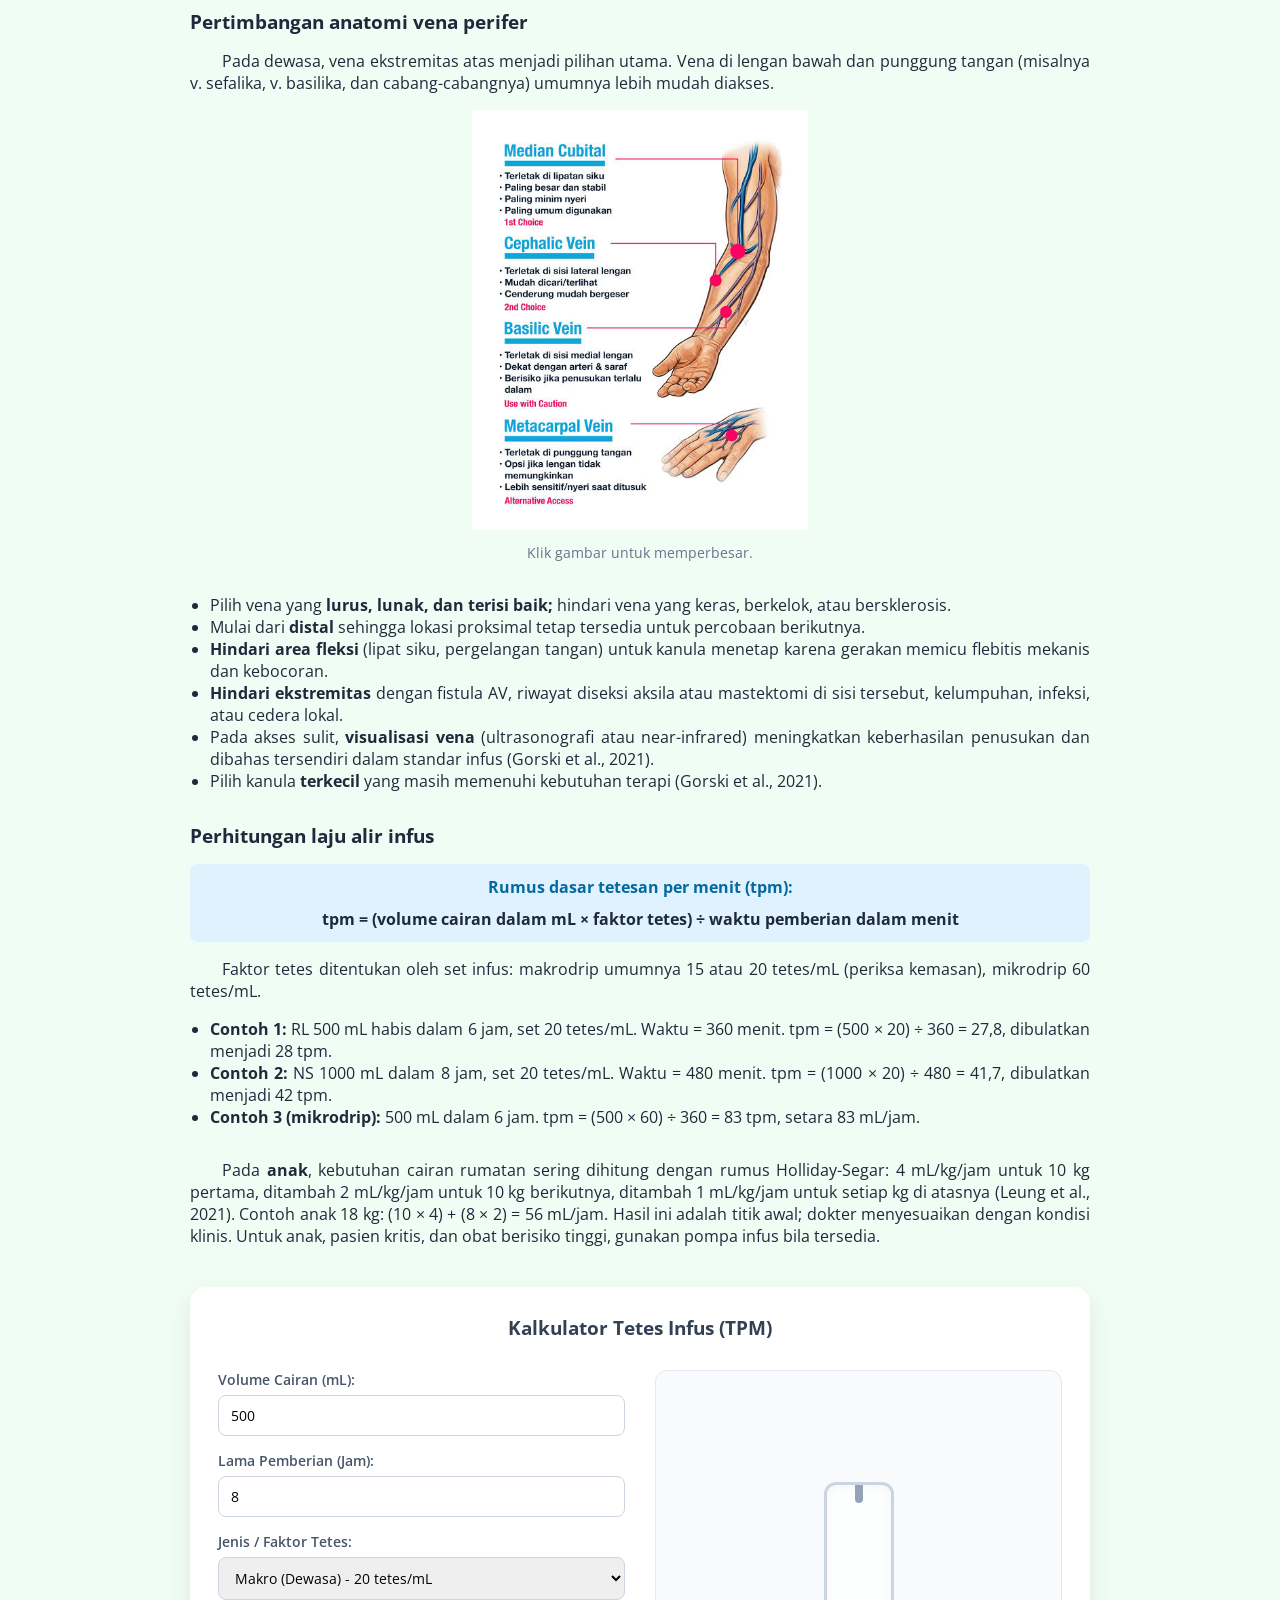
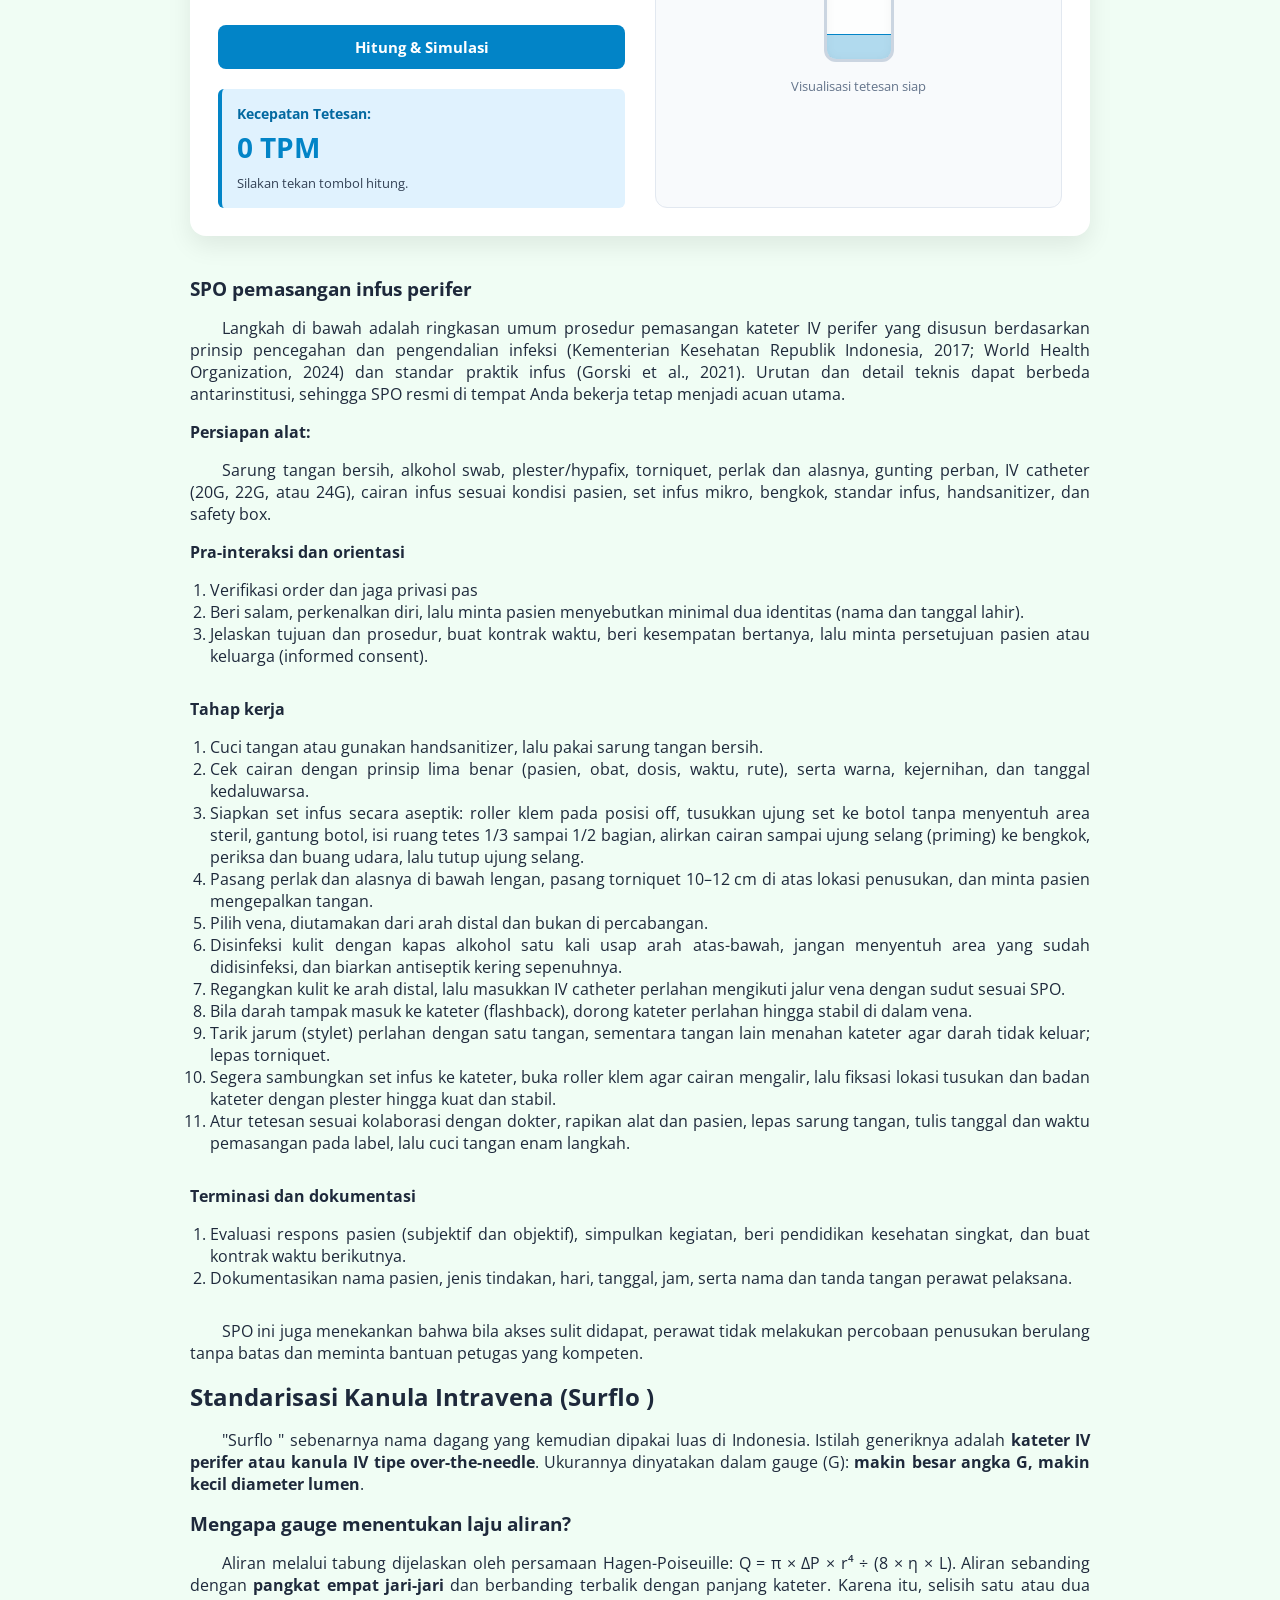
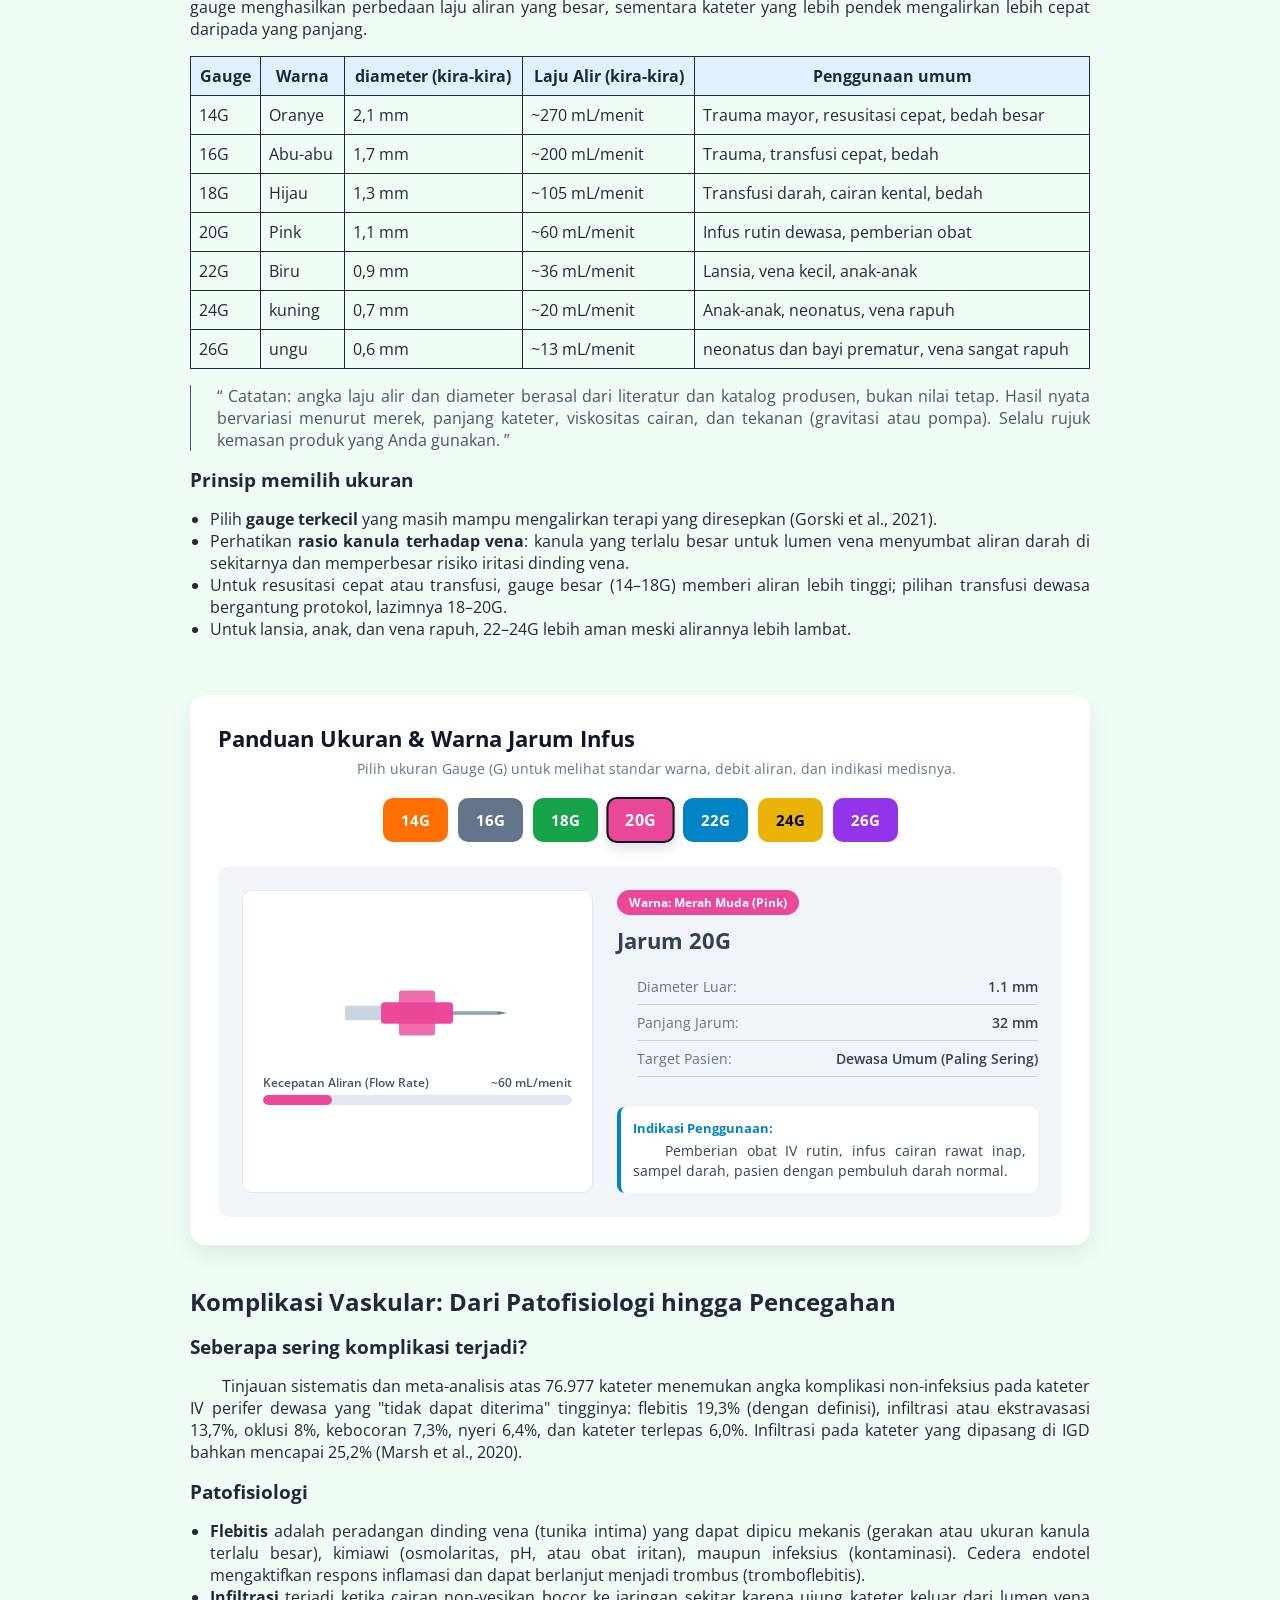
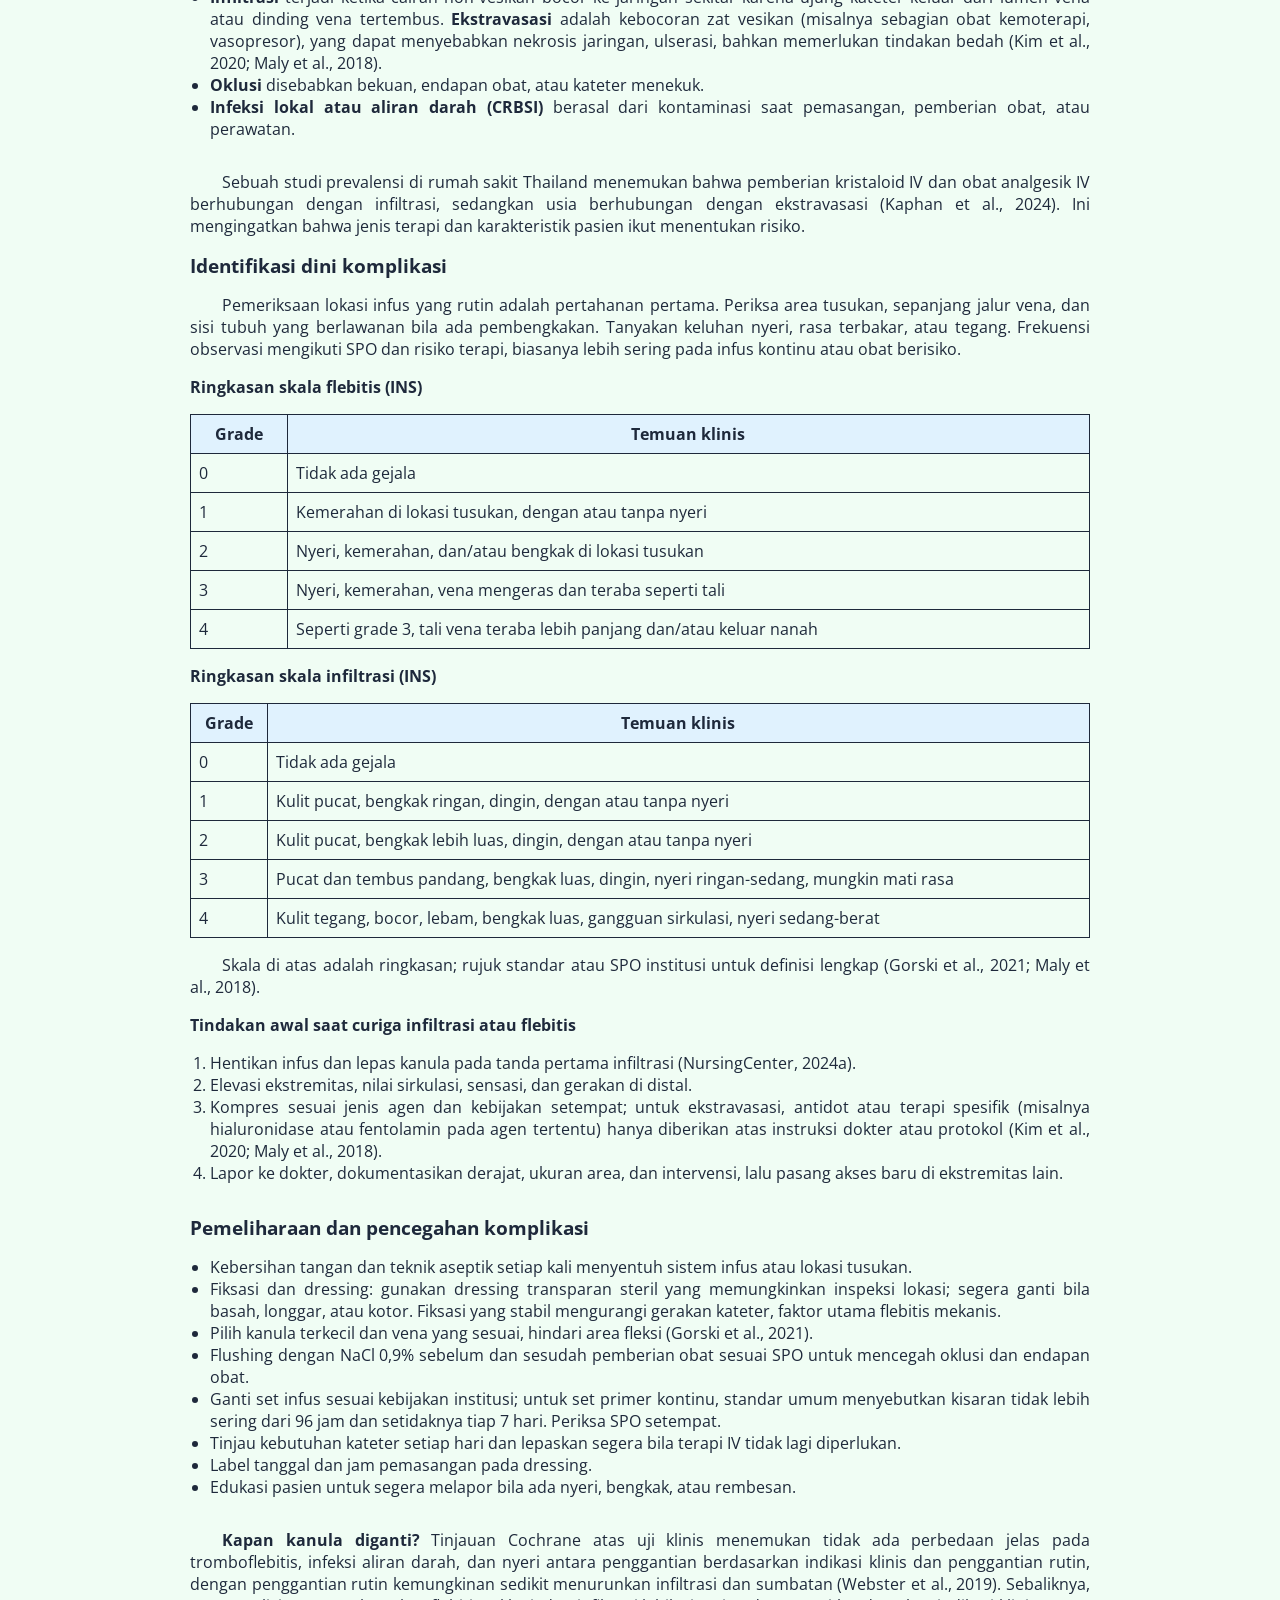
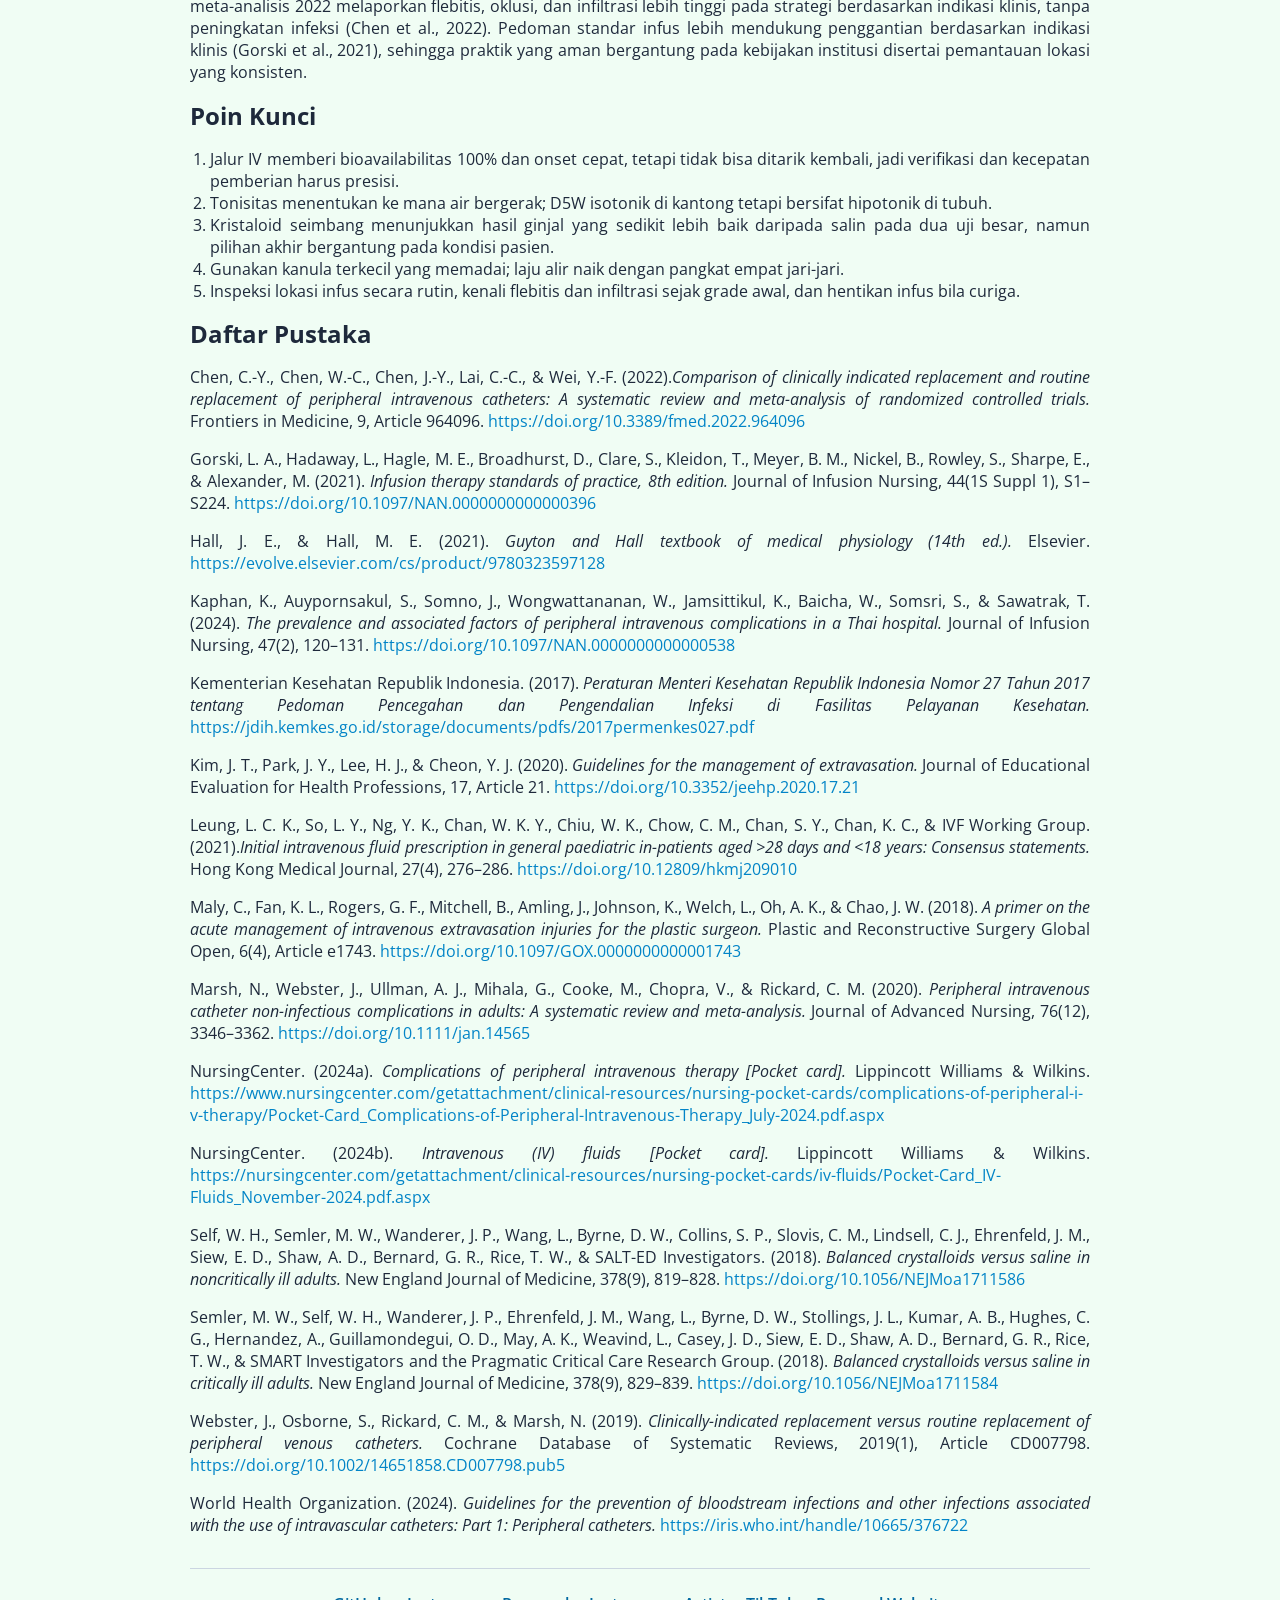
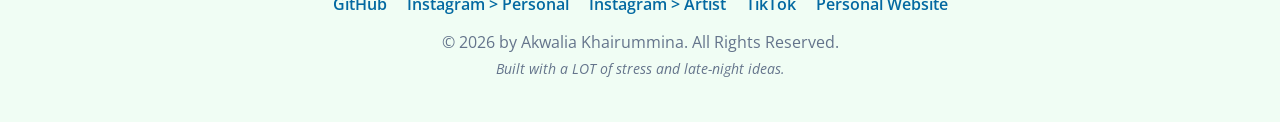
==== commit bbc9f9b5: "l" ====
--- a/index.html
+++ b/index.html
@@ -1219,7 +1219,7 @@
           >TikTok</a
         >
         <a
-          href="https://akawa-mizuka.github.io/my-web/"
+          href="https://akawa-mizuka.github.io/pixeliabuggycanvas/"
           target="_blank"
           rel="noopener noreferrer"
           >Personal Website</a
@@ -1240,7 +1240,9 @@
       const armVeinImageTrigger = document.querySelector(
         "#arm-vein-image-trigger",
       );
-      const armVeinImageDialog = document.querySelector("#arm-vein-image-dialog");
+      const armVeinImageDialog = document.querySelector(
+        "#arm-vein-image-dialog",
+      );
 
       armVeinImageTrigger.addEventListener("click", () => {
         armVeinImageDialog.showModal();
--- a/css/style.css
+++ b/css/style.css
@@ -610,7 +610,7 @@
   text-justify: unset;
 }
 h1 {
-  font-size: clamp(1.8rem, 4vw, 2.5rem);
+  font-size: 30px;
 }
 .blog-content ul,
 .blog-content ol {
@@ -638,6 +638,7 @@
   border-collapse: collapse;
   width: 100%;
   table-layout: auto;
+  border-radius: 30px;
 }
 .table-responsive td,
 .table-responsive th {
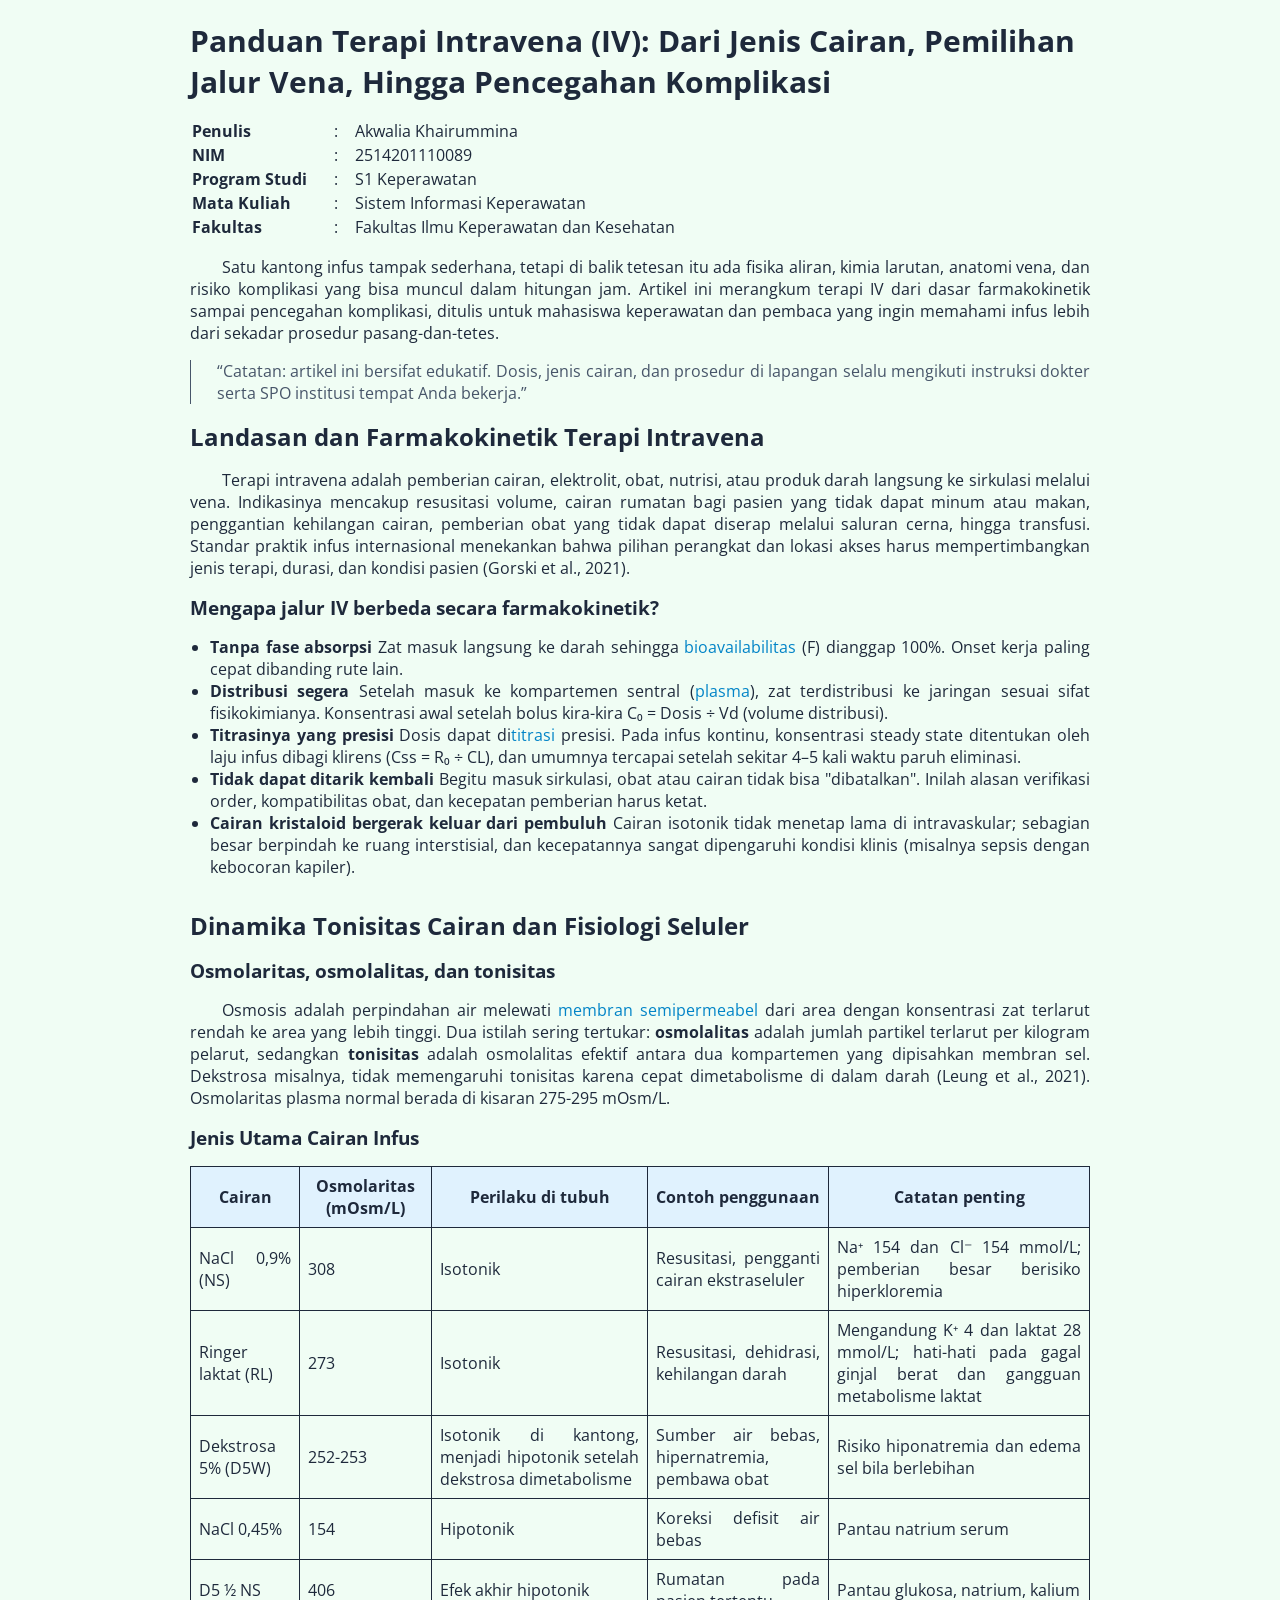
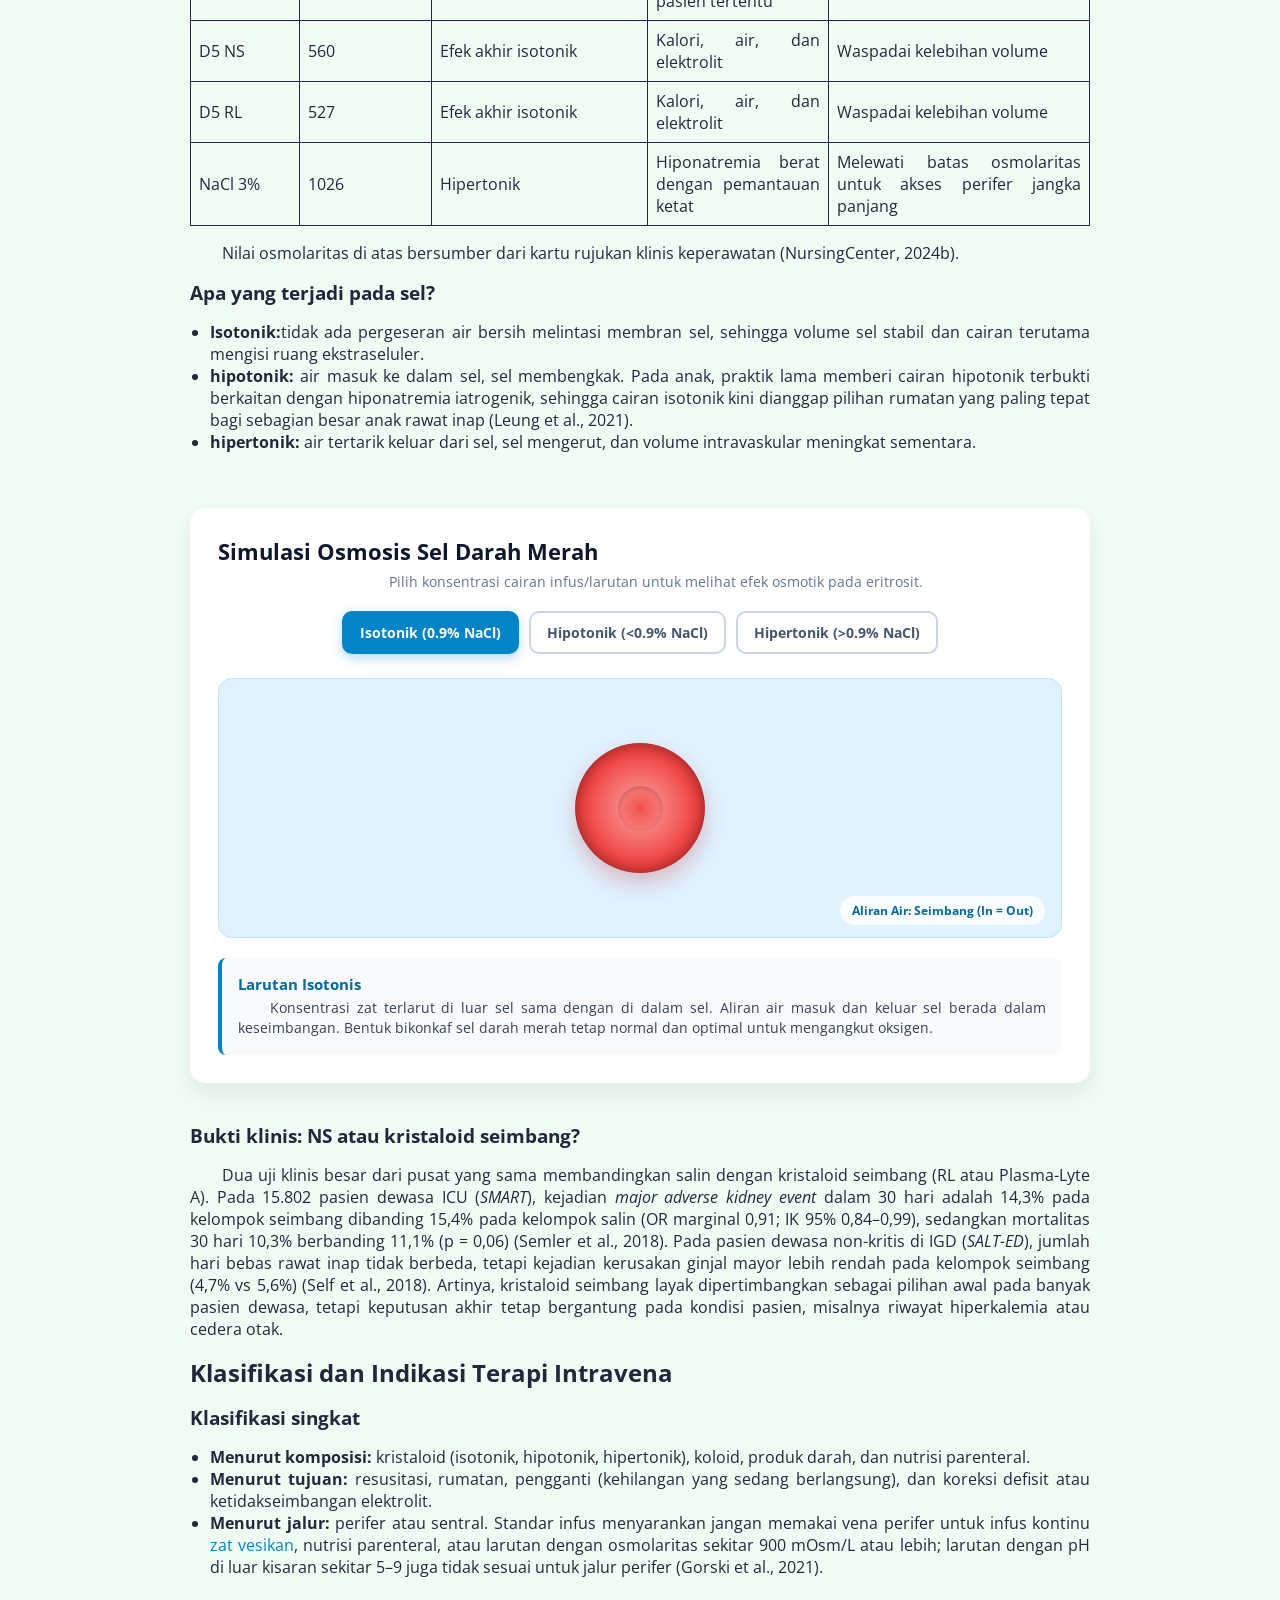
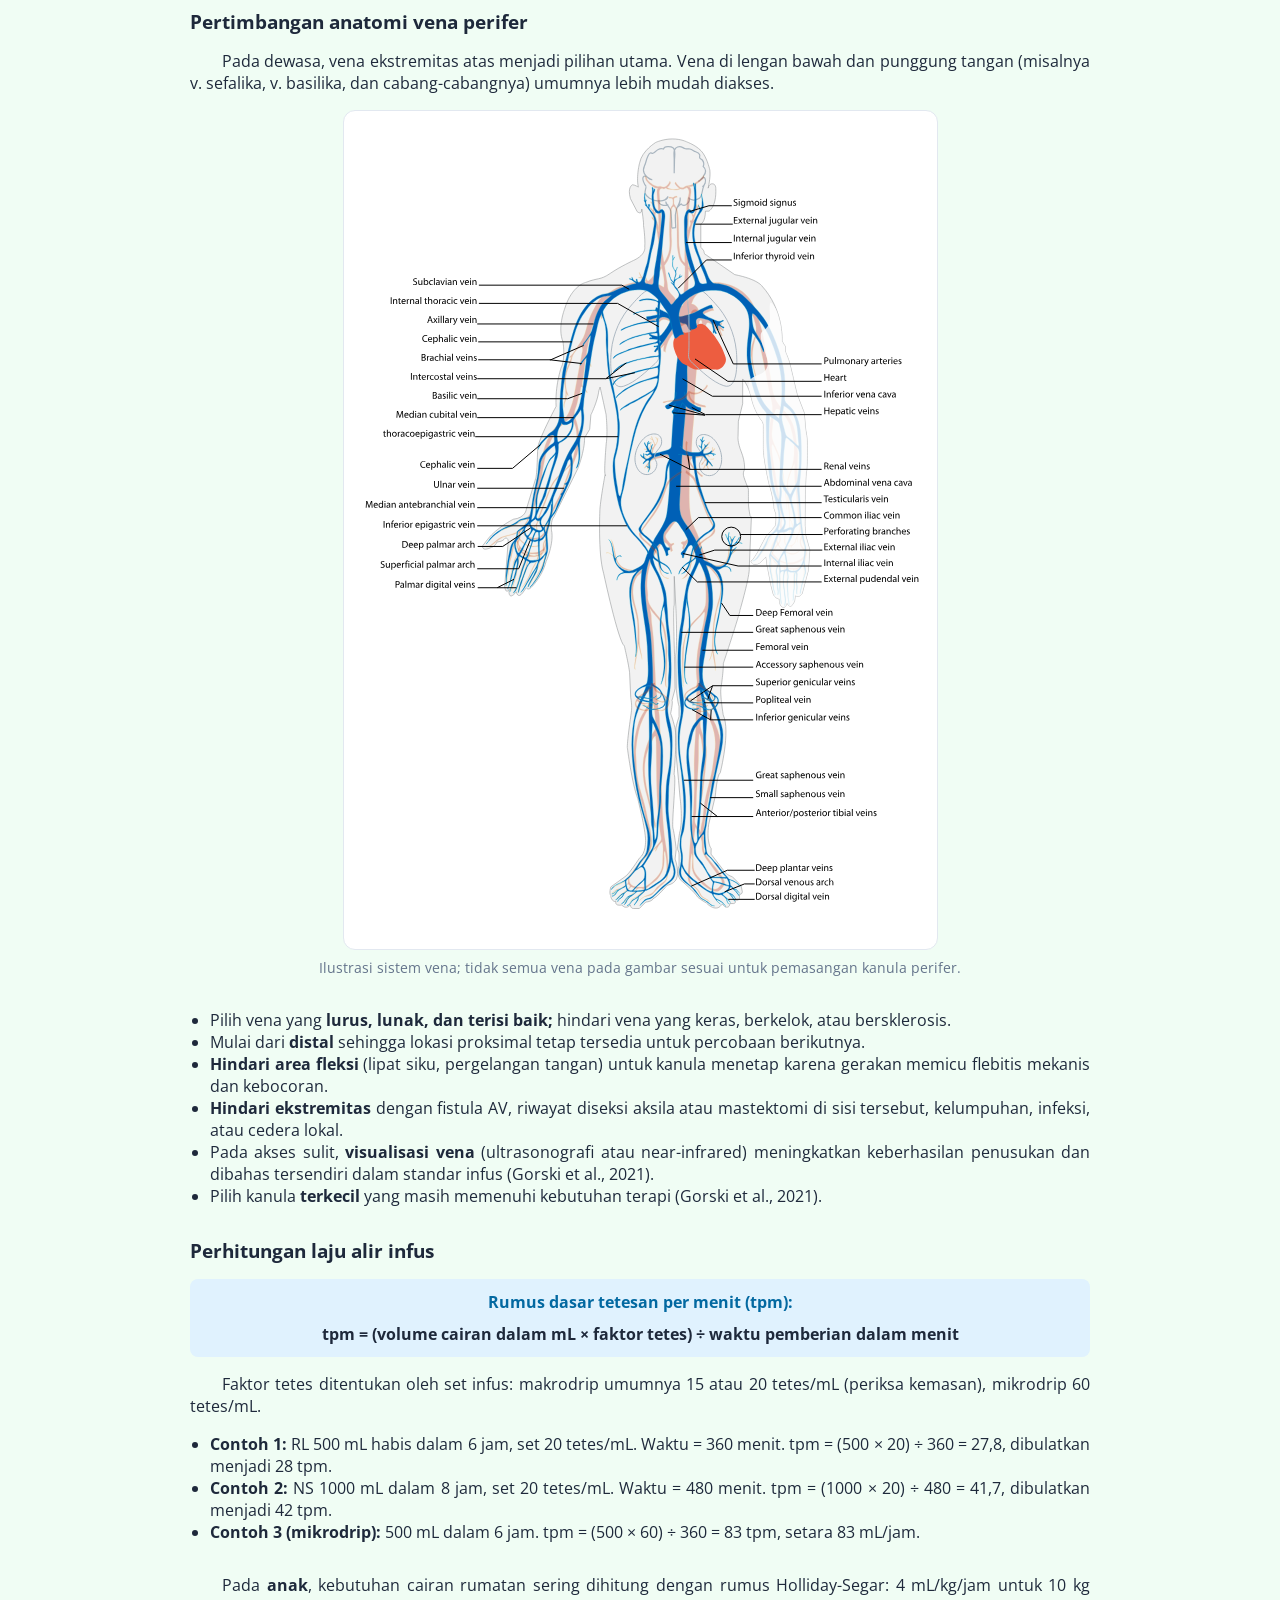
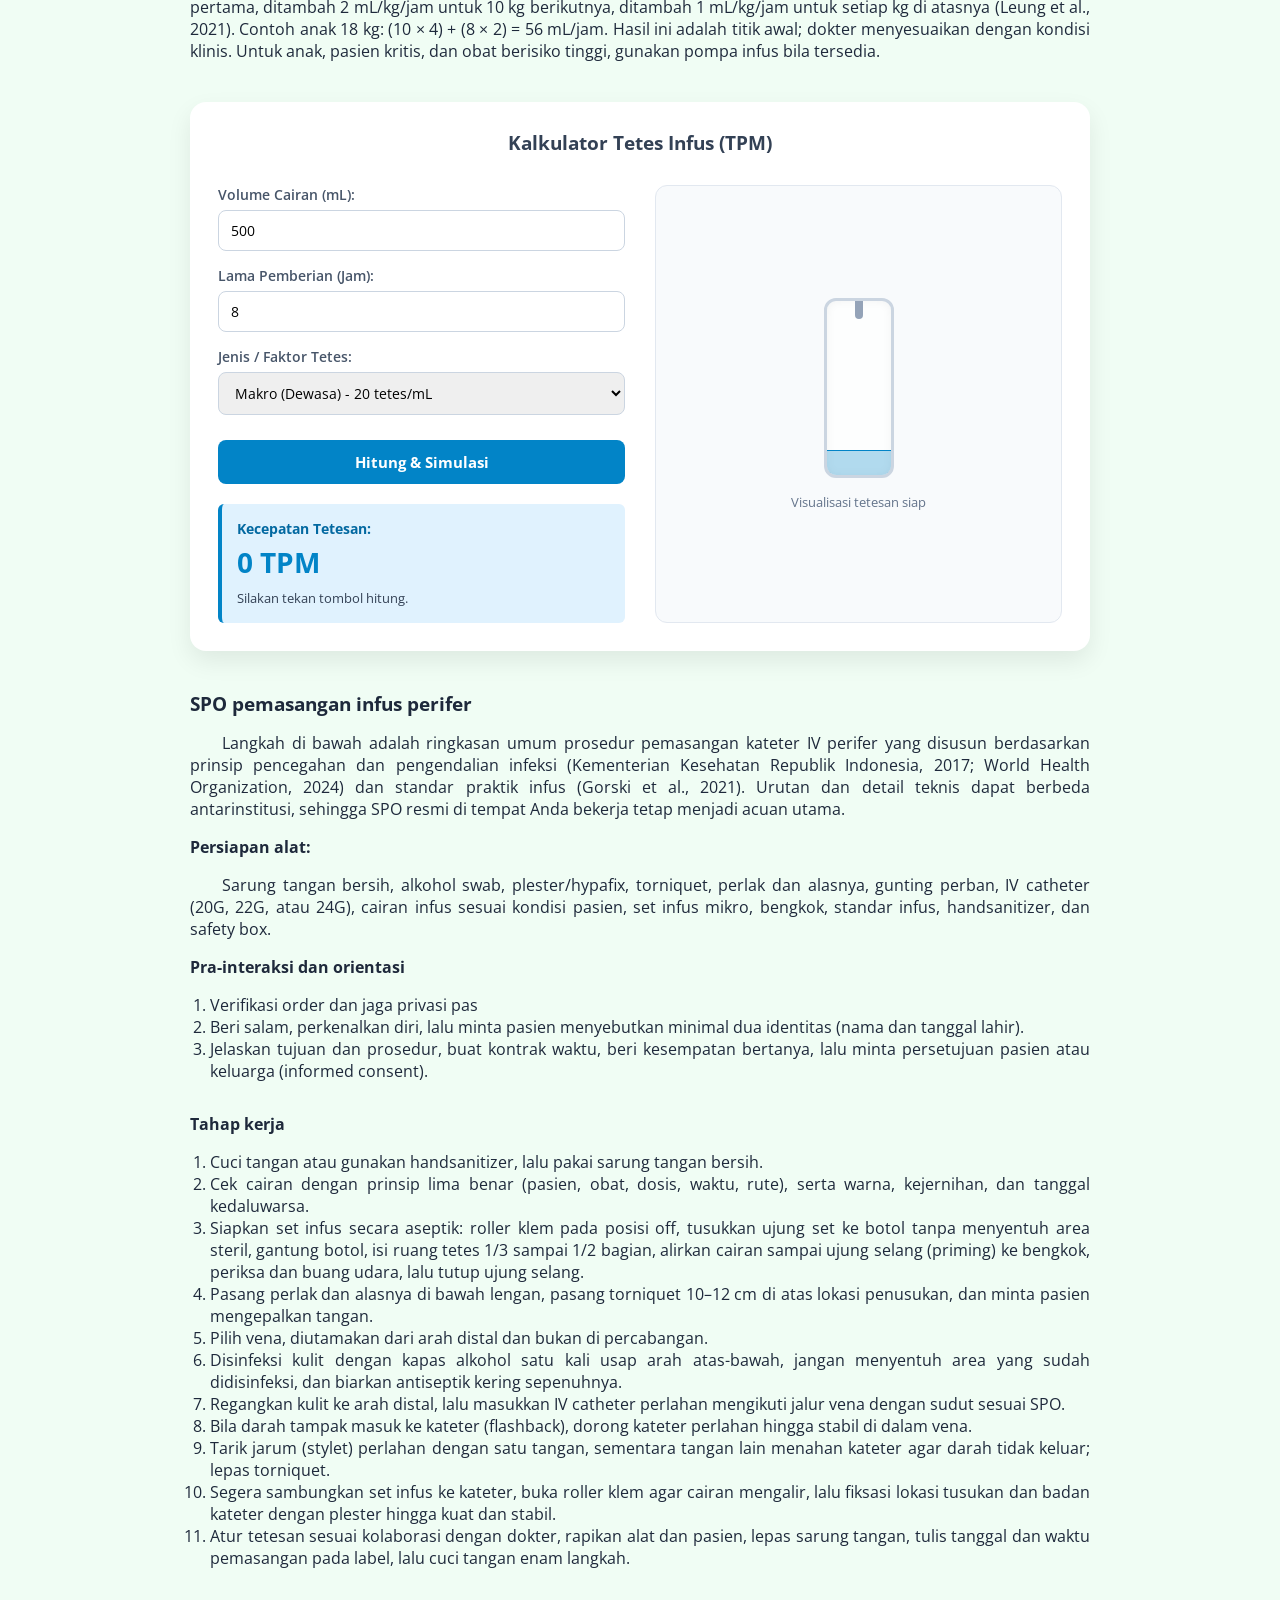
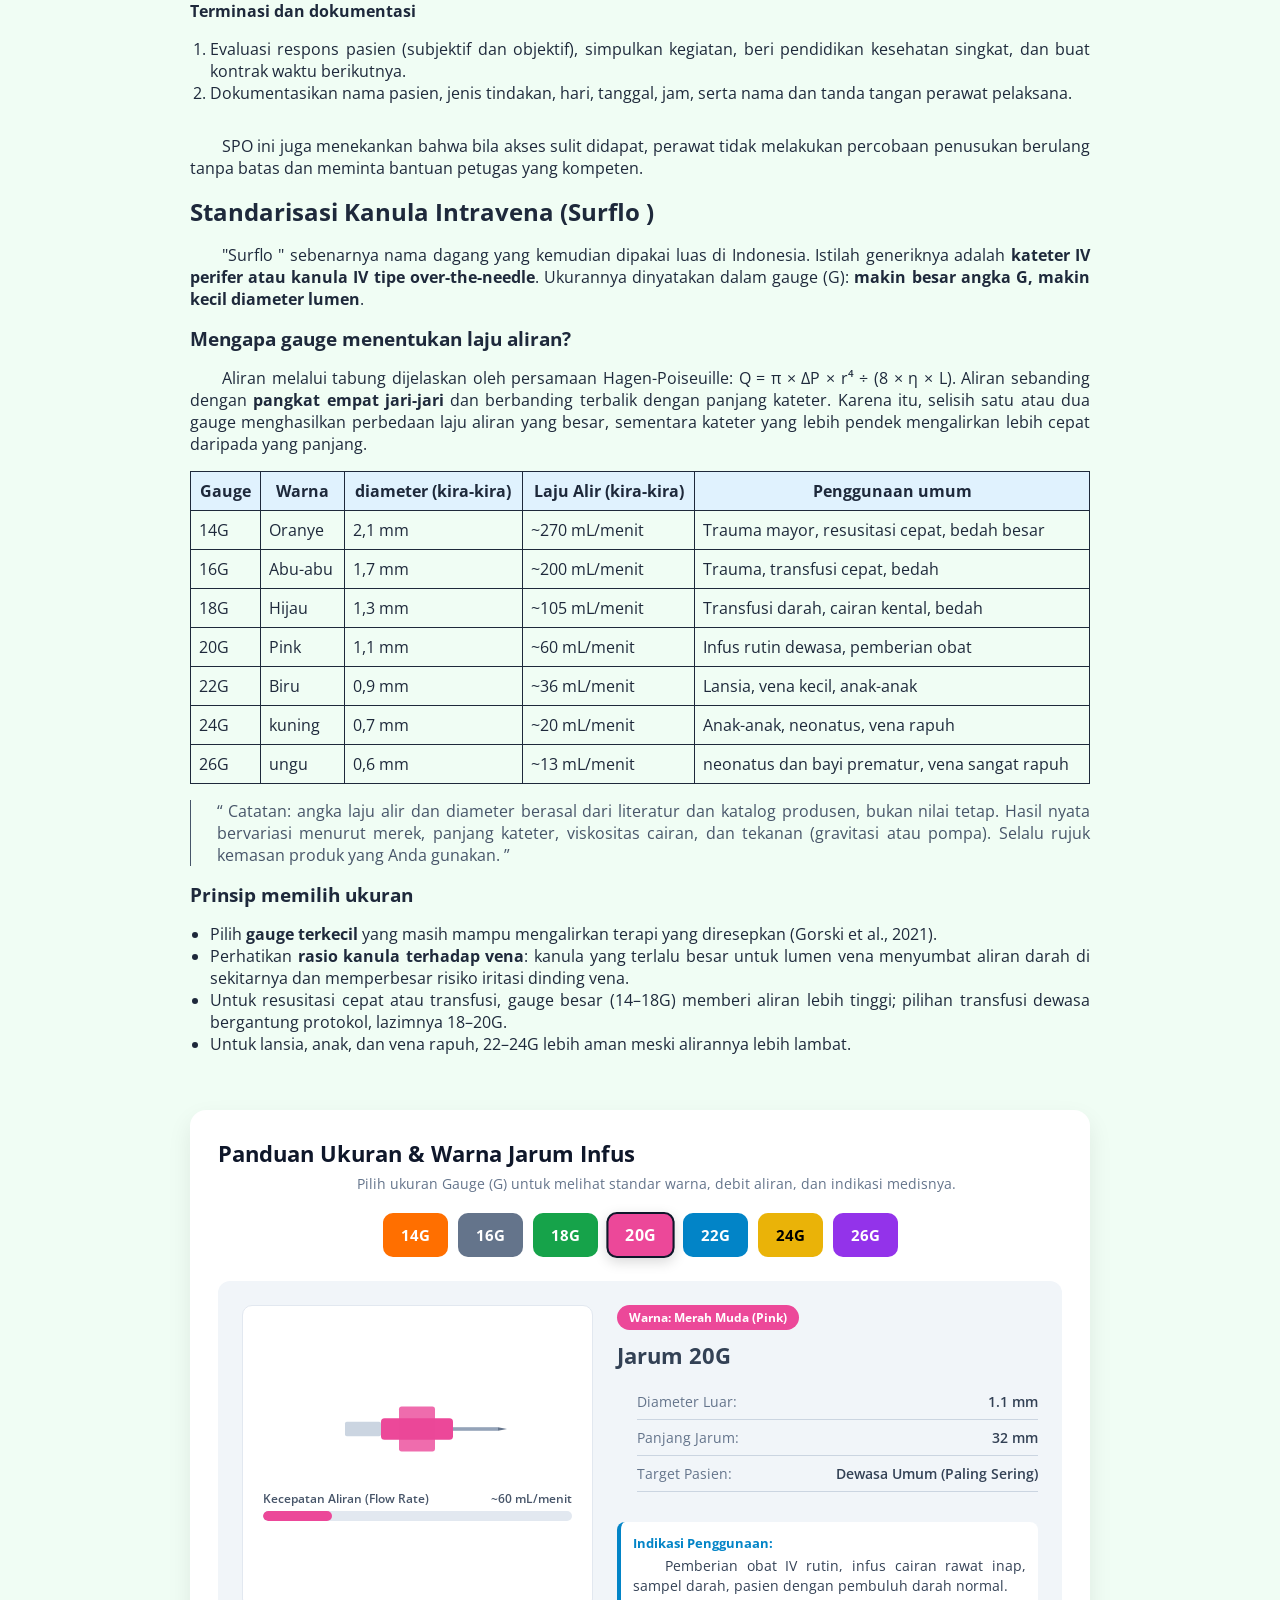
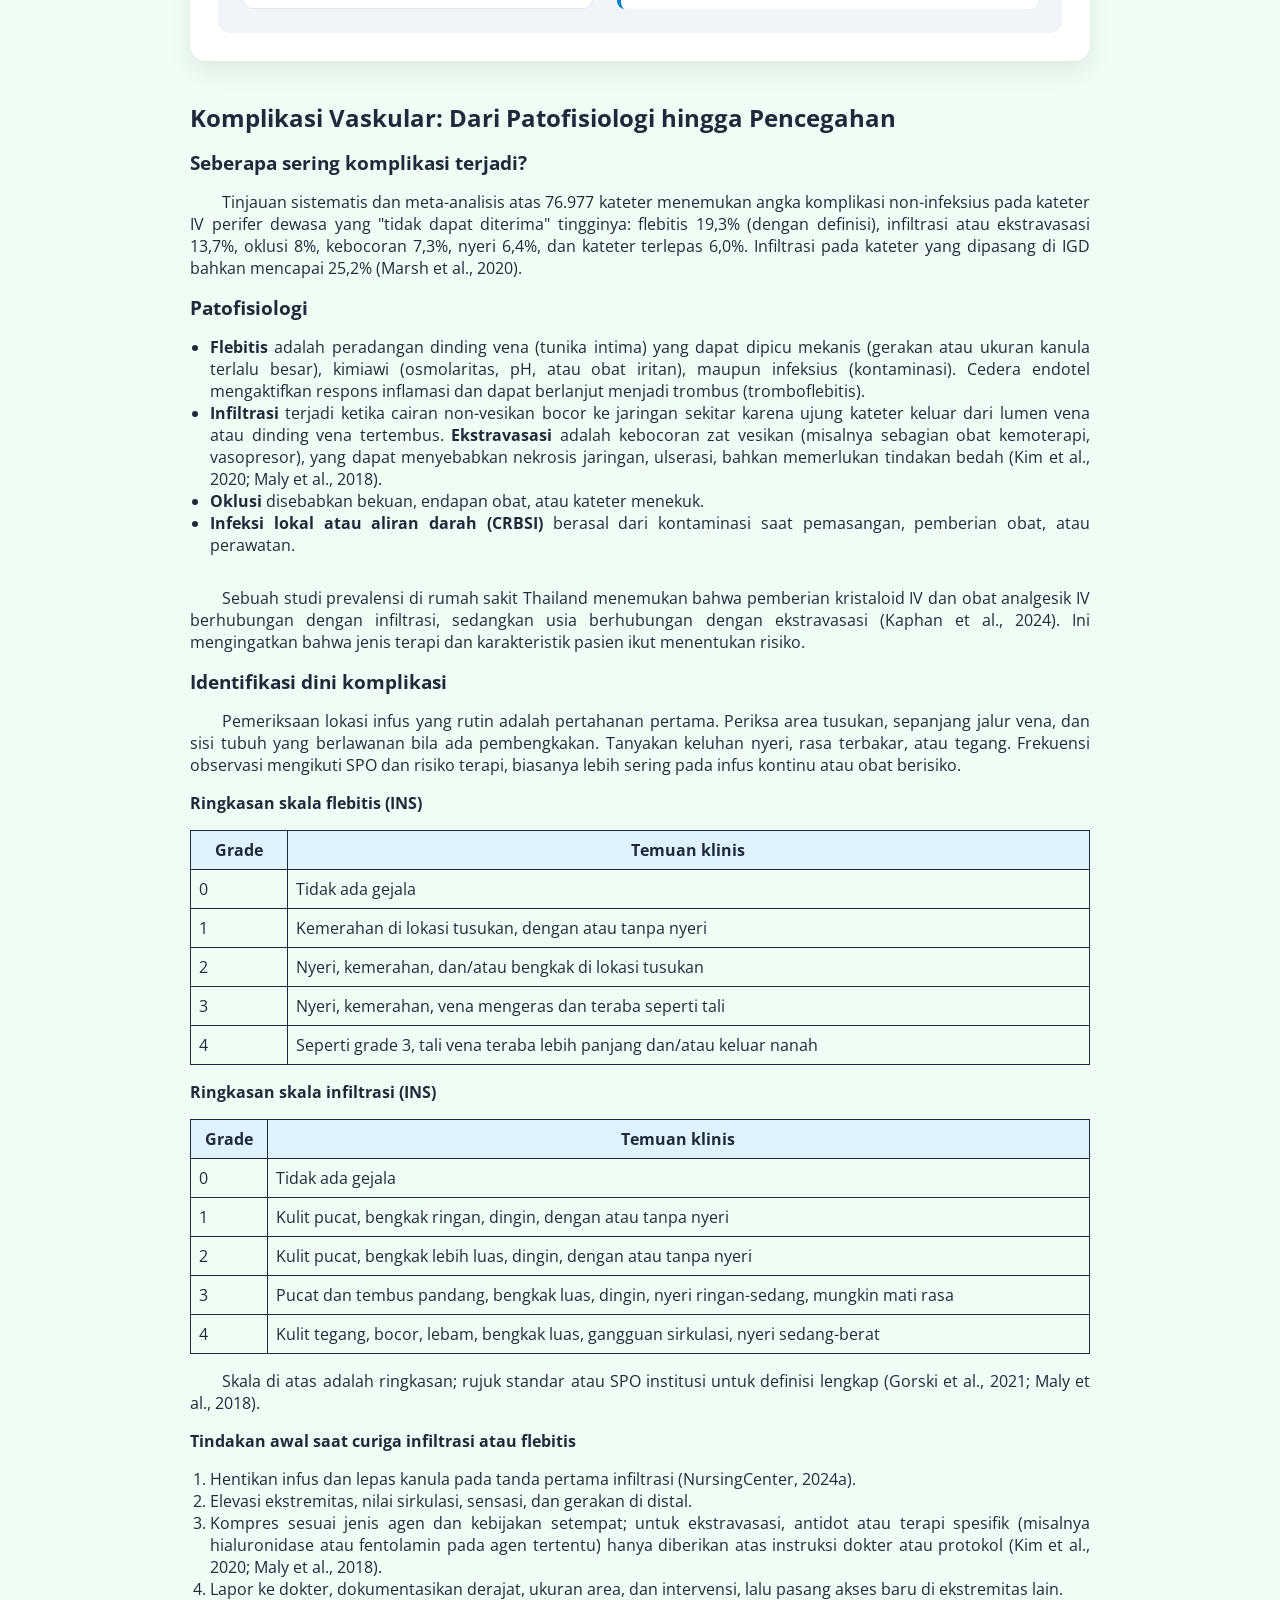
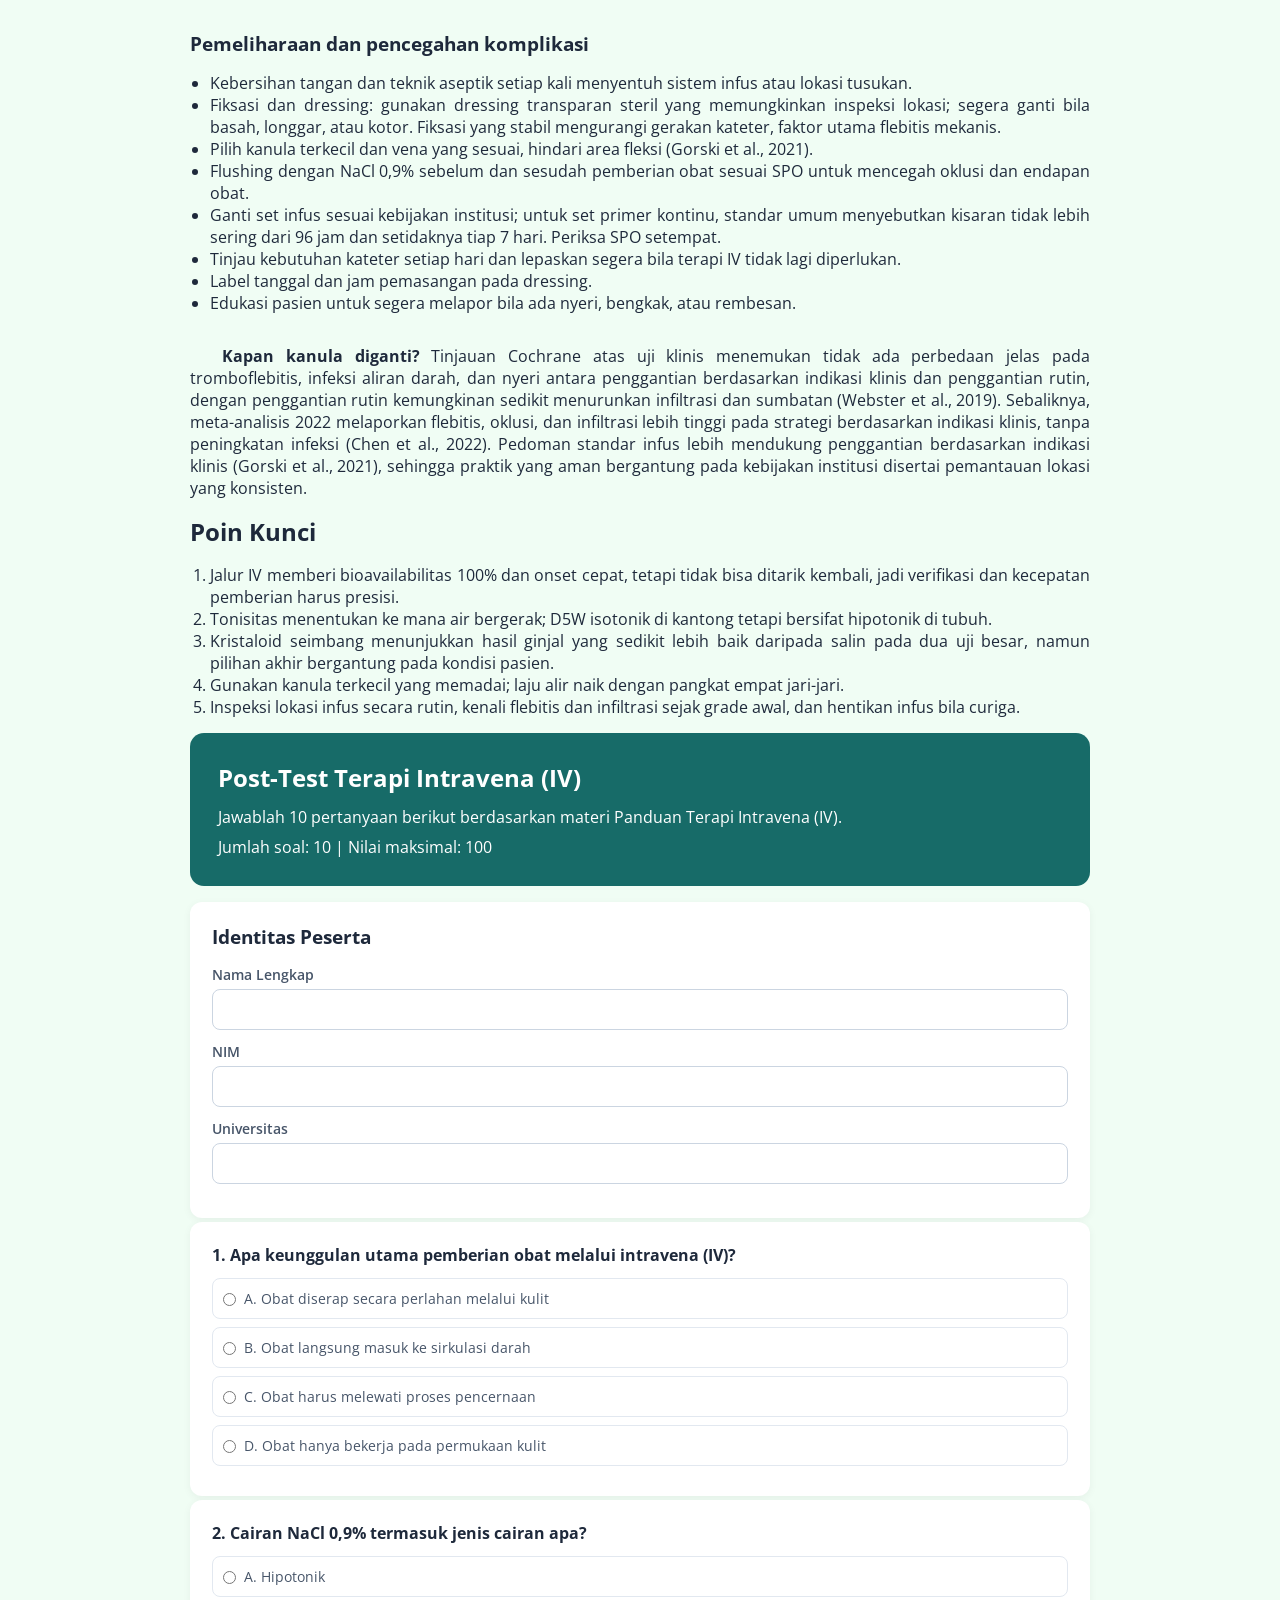
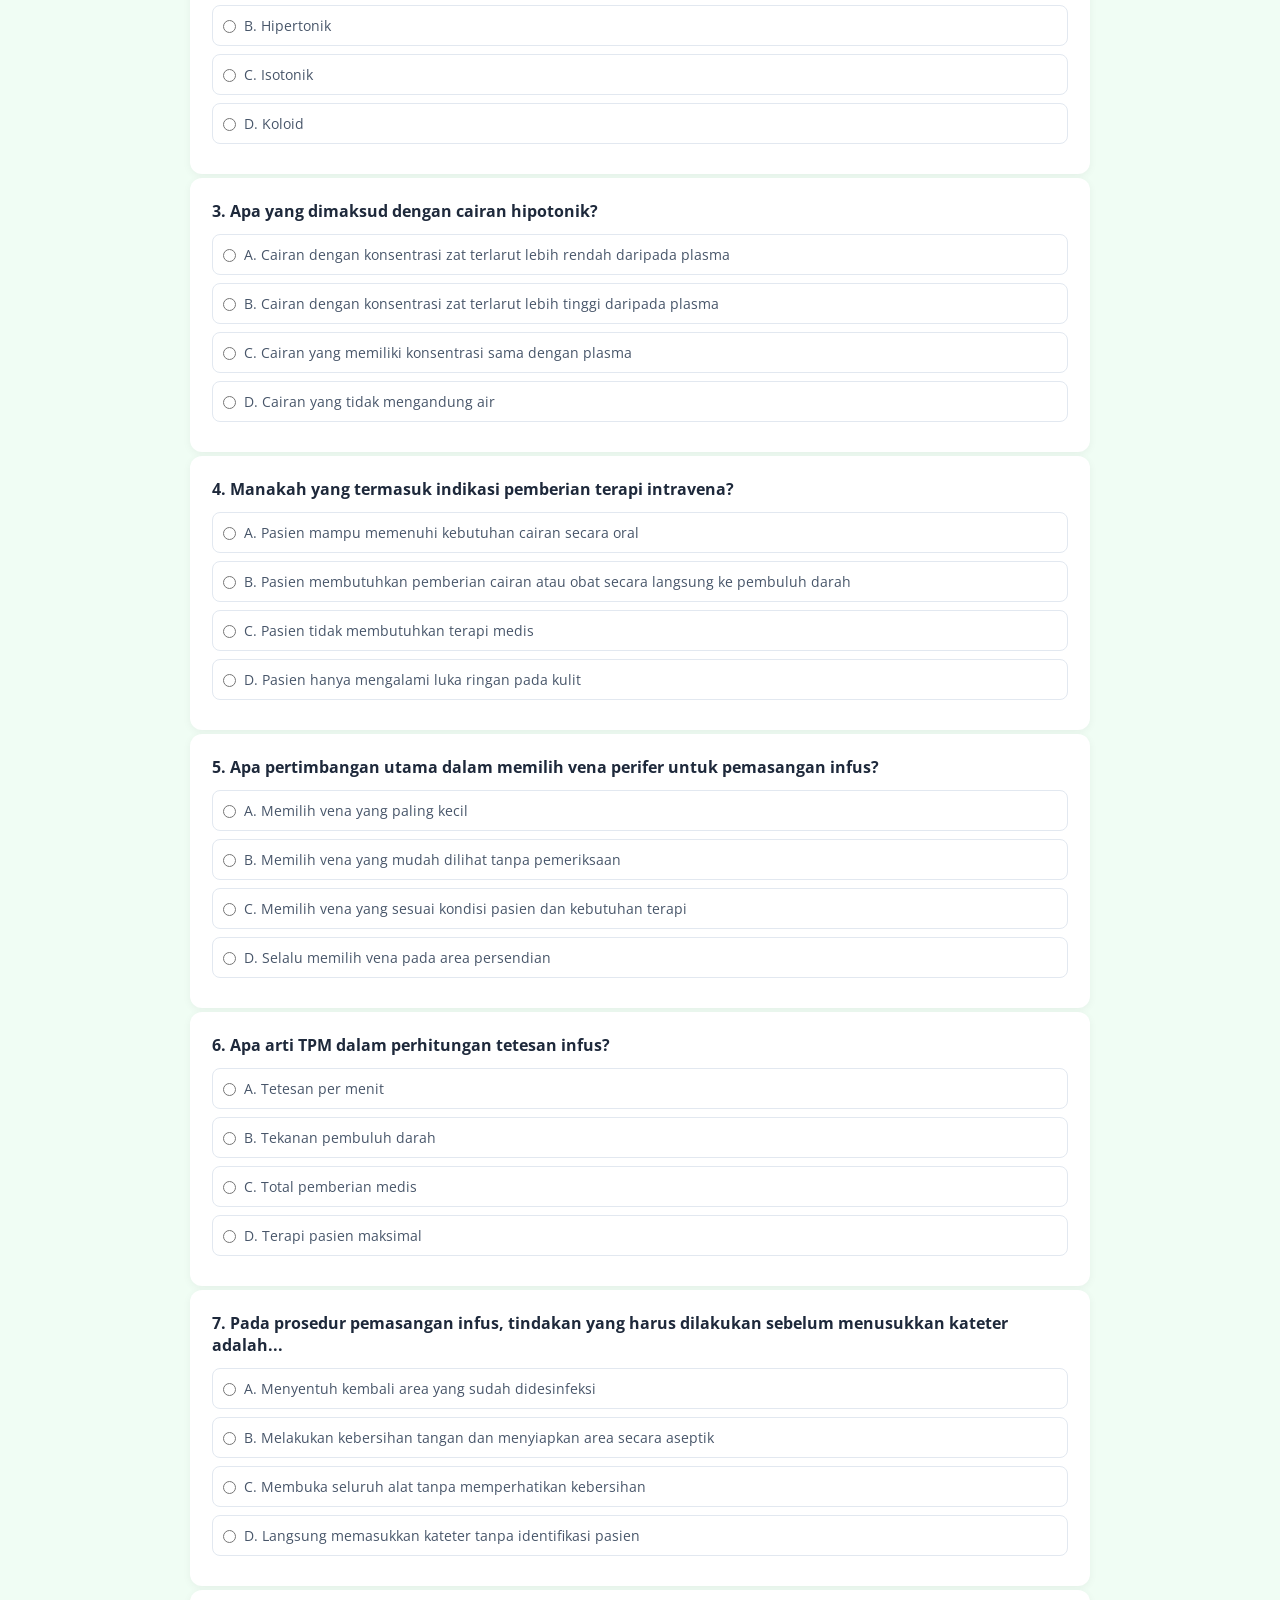
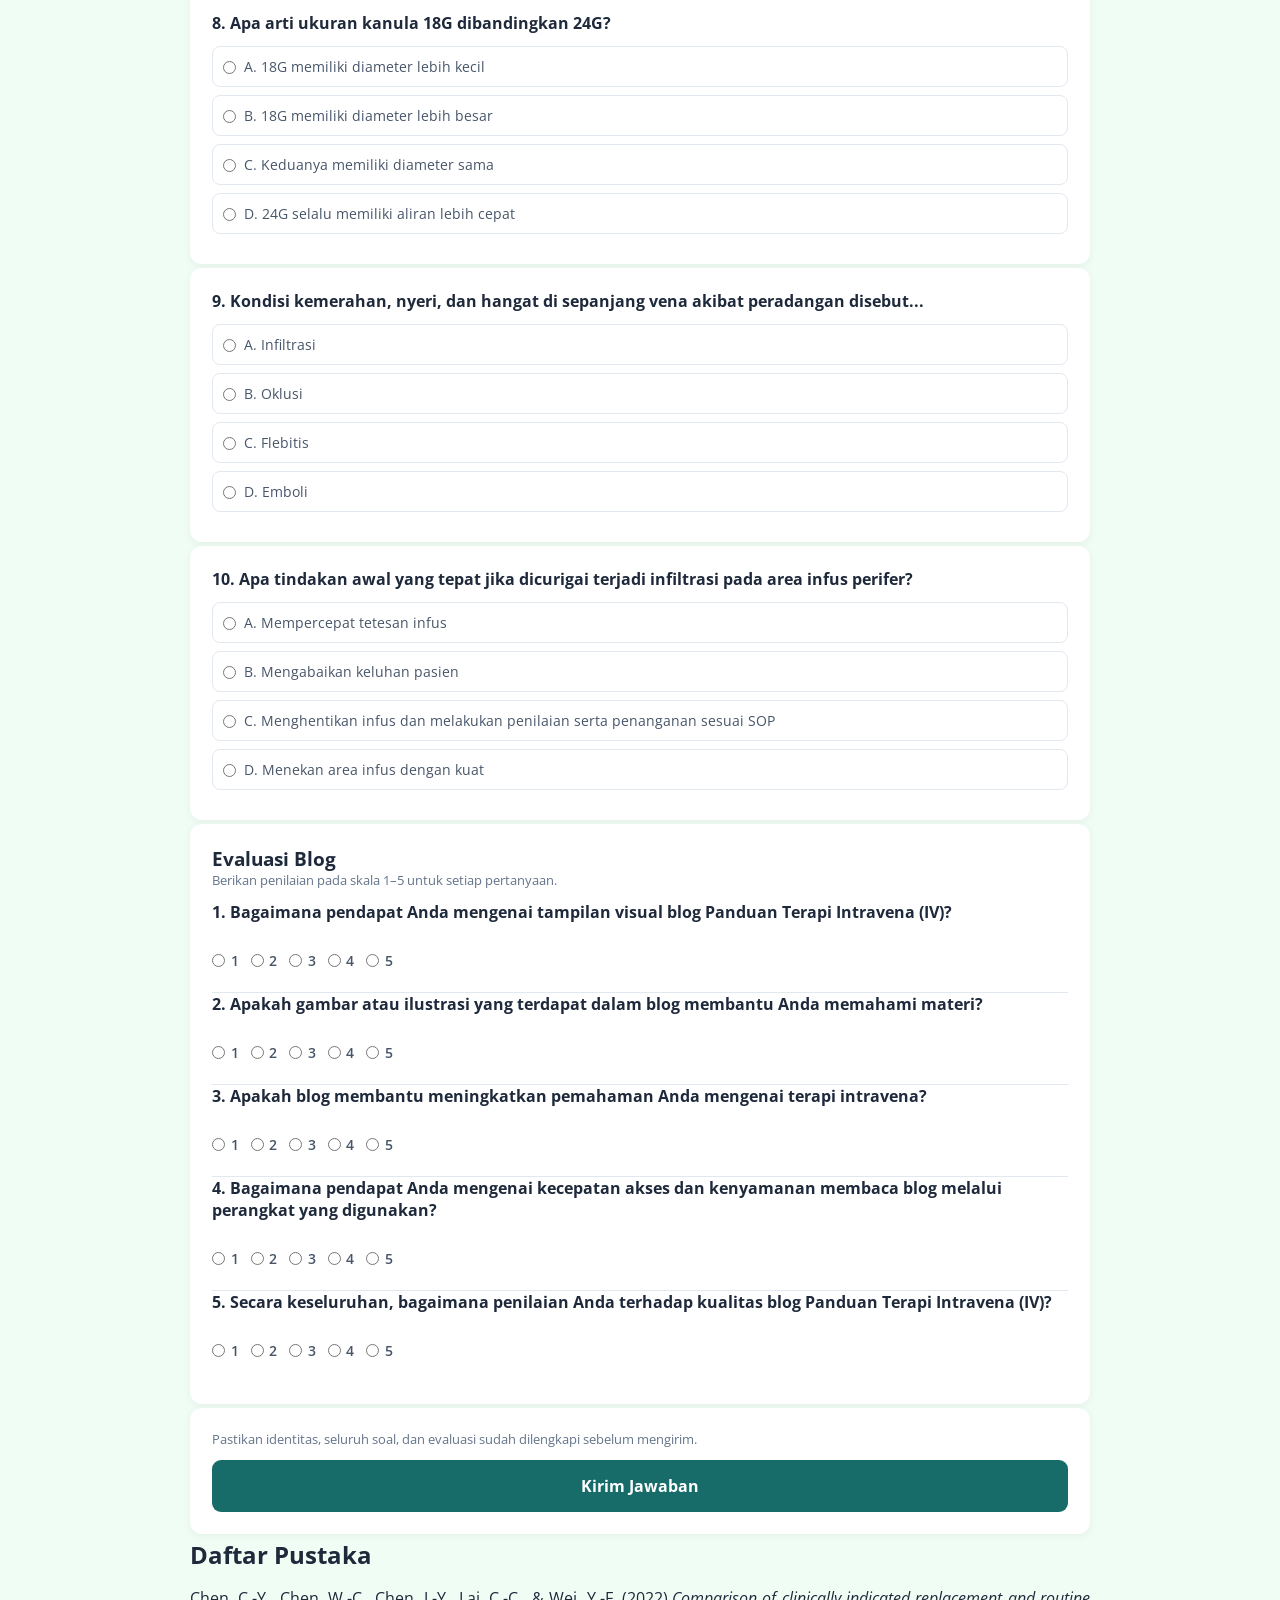
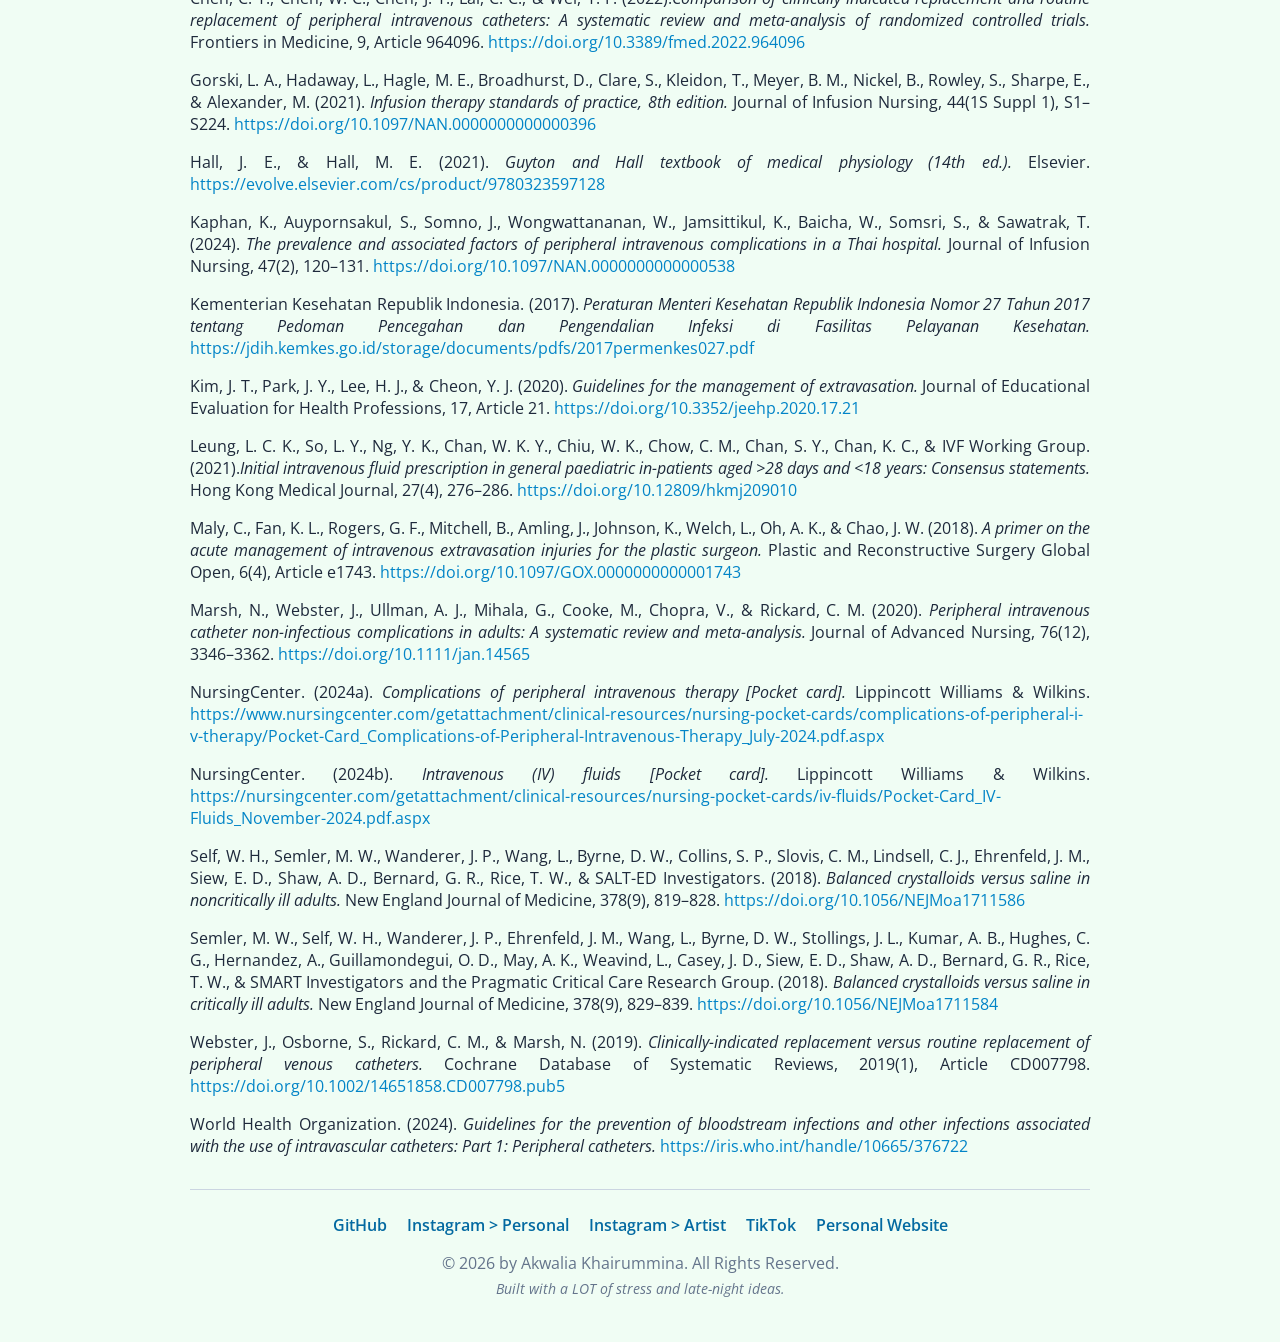
==== commit 922cf577: "w" ====
--- a/index.html
+++ b/index.html
@@ -339,39 +339,15 @@
         cabang-cabangnya) umumnya lebih mudah diakses.
       </p>
       <figure class="anatomy-image">
-        <button
-          class="anatomy-image-trigger"
-          id="arm-vein-image-trigger"
-          type="button"
-          aria-label="Perbesar gambar vena lengan"
-          aria-haspopup="dialog"
-          aria-controls="arm-vein-image-dialog"
-        >
-          <img
-            src="./img/vena lengan.jfif"
-            alt="Ilustrasi vena pada lengan untuk pertimbangan akses intravena perifer"
-          />
-        </button>
-        <figcaption>Klik gambar untuk memperbesar.</figcaption>
+        <img
+          src="./img/venous-system-en.svg"
+          alt="Ilustrasi sistem vena pada tubuh manusia."
+        />
+        <figcaption>
+          Ilustrasi sistem vena; tidak semua vena pada gambar sesuai untuk
+          pemasangan kanula perifer.
+        </figcaption>
       </figure>
-      <dialog
-        class="image-zoom-dialog"
-        id="arm-vein-image-dialog"
-        aria-labelledby="arm-vein-dialog-title"
-      >
-        <div class="image-zoom-header">
-          <h4 id="arm-vein-dialog-title">Anatomi vena lengan</h4>
-          <form method="dialog">
-            <button class="image-zoom-close" type="submit" aria-label="Tutup">
-              Tutup
-            </button>
-          </form>
-        </div>
-        <img
-          src="./img/vena lengan.jfif"
-          alt="Ilustrasi vena pada lengan untuk pertimbangan akses intravena perifer"
-        />
-      </dialog>
       <ul>
         <li>
           Pilih vena yang <b>lurus, lunak, dan terisi baik;</b> hindari vena
@@ -1022,6 +998,85 @@
       </ol>
     </section>
 
+    <section class="post-test" aria-labelledby="post-test-title">
+      <header class="post-test__header">
+        <h2 id="post-test-title">Post-Test Terapi Intravena (IV)</h2>
+        <p>
+          Jawablah 10 pertanyaan berikut berdasarkan materi Panduan Terapi
+          Intravena (IV).
+        </p>
+        <p>Jumlah soal: 10 | Nilai maksimal: 100</p>
+      </header>
+
+      <form id="post-test-form">
+        <div class="post-test__card post-test__identity">
+          <h3>Identitas Peserta</h3>
+          <label for="post-test-name">
+            Nama Lengkap
+            <input type="text" id="post-test-name" required />
+          </label>
+          <label for="post-test-nim">
+            NIM
+            <input type="text" id="post-test-nim" required />
+          </label>
+          <label for="post-test-university">
+            Universitas
+            <input type="text" id="post-test-university" required />
+          </label>
+        </div>
+
+        <div id="post-test-questions"></div>
+
+        <div class="post-test__card">
+          <h3>Evaluasi Blog</h3>
+          <p class="post-test__note">
+            Berikan penilaian pada skala 1–5 untuk setiap pertanyaan.
+          </p>
+          <div id="post-test-feedback"></div>
+        </div>
+
+        <div class="post-test__card">
+          <p class="post-test__note">
+            Pastikan identitas, seluruh soal, dan evaluasi sudah dilengkapi
+            sebelum mengirim.
+          </p>
+          <button type="submit">Kirim Jawaban</button>
+          <div id="post-test-result" role="status" aria-live="polite"></div>
+        </div>
+      </form>
+
+      <iframe
+        name="post-test-google-frame"
+        title="Pengiriman jawaban post-test"
+        hidden
+      ></iframe>
+      <form
+        id="post-test-google-form"
+        method="POST"
+        target="post-test-google-frame"
+        hidden
+      >
+        <input type="hidden" id="post-test-google-name" />
+        <input type="hidden" id="post-test-google-nim" />
+        <input type="hidden" id="post-test-google-university" />
+        <input type="hidden" id="post-test-google-1" />
+        <input type="hidden" id="post-test-google-2" />
+        <input type="hidden" id="post-test-google-3" />
+        <input type="hidden" id="post-test-google-4" />
+        <input type="hidden" id="post-test-google-5" />
+        <input type="hidden" id="post-test-google-6" />
+        <input type="hidden" id="post-test-google-7" />
+        <input type="hidden" id="post-test-google-8" />
+        <input type="hidden" id="post-test-google-9" />
+        <input type="hidden" id="post-test-google-10" />
+        <input type="hidden" id="post-test-google-feedback-1" />
+        <input type="hidden" id="post-test-google-feedback-2" />
+        <input type="hidden" id="post-test-google-feedback-3" />
+        <input type="hidden" id="post-test-google-feedback-4" />
+        <input type="hidden" id="post-test-google-feedback-5" />
+      </form>
+    </section>
+
     <section class="blog-references">
       <h2>Daftar Pustaka</h2>
       <p>
@@ -1236,23 +1291,6 @@
     <script src="./js/iv.js"></script>
     <script src="./js/osmosis-darah.js"></script>
     <script src="./js/gauge-guide.js"></script>
-    <script>
-      const armVeinImageTrigger = document.querySelector(
-        "#arm-vein-image-trigger",
-      );
-      const armVeinImageDialog = document.querySelector(
-        "#arm-vein-image-dialog",
-      );
-
-      armVeinImageTrigger.addEventListener("click", () => {
-        armVeinImageDialog.showModal();
-      });
-
-      armVeinImageDialog.addEventListener("click", (event) => {
-        if (event.target === armVeinImageDialog) {
-          armVeinImageDialog.close();
-        }
-      });
-    </script>
+    <script src="./js/post-test.js"></script>
   </body>
 </html>
--- a/css/style.css
+++ b/css/style.css
@@ -534,72 +534,23 @@
   margin: 0 0 1rem;
   text-align: center;
 }
-.anatomy-image-trigger {
-  width: 100%;
-  max-width: 720px;
-  margin: 0;
-  padding: 0;
-  border: 0;
+.anatomy-image img {
+  display: block;
+  width: 100%;
+  max-width: 595px;
+  margin: 0 auto;
+  border: 1px solid var(--border-soft);
   border-radius: 12px;
-  background: transparent;
-  cursor: zoom-in;
-}
-.anatomy-image-trigger:hover,
-.anatomy-image-trigger:focus-visible {
-  background: transparent;
-  outline: 3px solid var(--primary);
-  outline-offset: 3px;
-}
-.anatomy-image-trigger img {
-  display: block;
-  width: 100%;
-  max-height: 420px;
-  border-radius: 12px;
+  background: var(--panel);
   object-fit: contain;
 }
 .anatomy-image figcaption {
   margin-top: 0.5rem;
   color: var(--text-muted);
-  font-size: 0.875rem;
+  font-size: 0.9rem;
   text-align: center;
 }
-.image-zoom-dialog {
-  width: min(96vw, 1000px);
-  max-width: 96vw;
-  max-height: 96vh;
-  margin: auto;
-  padding: 1rem;
-  overflow: auto;
-  border: 0;
-  border-radius: 12px;
-  background: var(--panel);
-  box-shadow: 0 20px 60px rgba(0, 0, 0, 0.35);
-}
-.image-zoom-dialog::backdrop {
-  background: rgba(15, 23, 42, 0.78);
-}
-.image-zoom-header {
-  display: flex;
-  justify-content: space-between;
-  align-items: center;
-  gap: 1rem;
-  margin-bottom: 0.75rem;
-}
-.image-zoom-header h4 {
-  margin: 0;
-}
-.image-zoom-close {
-  width: auto;
-  margin: 0;
-  padding: 0.5rem 0.75rem;
-}
-.image-zoom-dialog > img {
-  display: block;
-  width: 100%;
-  max-height: calc(96vh - 6rem);
-  margin: 0 auto;
-  object-fit: contain;
-}
+
 h1,
 h2,
 h3,
@@ -696,3 +647,132 @@
   font-size: 0.9rem;
   font-style: italic;
 }
+
+.post-test {
+  display: flex;
+  flex-direction: column;
+  gap: 1rem;
+  width: 100%;
+  max-width: 900px;
+  text-align: left;
+}
+.post-test__header {
+  padding: 28px;
+  border-radius: 14px;
+  background: #176b68;
+  color: #fff;
+}
+.post-test__header h2 {
+  margin-bottom: 0.75rem;
+}
+.post-test__header p + p {
+  margin-top: 0.5rem;
+}
+.post-test__card {
+  margin-bottom: 0.25rem;
+  padding: 22px;
+  border-radius: 12px;
+  background: var(--panel);
+  box-shadow: 0 2px 8px #0000000d;
+}
+.post-test__identity h3 {
+  margin-bottom: 1rem;
+}
+.post-test__identity label {
+  display: block;
+  margin: 0.75rem 0;
+  text-align: left;
+}
+.post-test__identity input[type="text"] {
+  display: block;
+  margin-top: 5px;
+}
+.post-test__question {
+  margin-bottom: 0.75rem;
+  font-weight: 700;
+}
+.post-test__option {
+  display: flex;
+  align-items: flex-start;
+  gap: 0.5rem;
+  margin: 0.5rem 0;
+  padding: 10px;
+  border: 1px solid var(--border-soft);
+  border-radius: 8px;
+  cursor: pointer;
+  font-weight: 400;
+  text-align: left;
+}
+.post-test__option:hover {
+  background: #ecfdf5;
+}
+.post-test__option input[type="radio"] {
+  flex: 0 0 auto;
+  width: auto;
+  margin-top: 0.3rem;
+  padding: 0;
+}
+.post-test__feedback-question {
+  margin: 0;
+  padding: 1rem 0;
+  border: 0;
+  border-bottom: 1px solid var(--border-soft);
+}
+.post-test__feedback-question:last-child {
+  border-bottom: 0;
+}
+.post-test__feedback-question legend {
+  margin-bottom: 0.75rem;
+  font-weight: 700;
+}
+.post-test__scale {
+  display: flex;
+  flex-wrap: wrap;
+  gap: 0.75rem;
+}
+.post-test__scale label {
+  display: flex;
+  align-items: center;
+  gap: 0.35rem;
+  cursor: pointer;
+}
+.post-test__scale input[type="radio"] {
+  width: auto;
+  margin: 0;
+}
+.post-test button {
+  margin-top: 0;
+  padding: 15px;
+  border-radius: 9px;
+  background: #176b68;
+  font-size: 16px;
+}
+.post-test button:hover {
+  background: #10514f;
+}
+.post-test button:disabled {
+  background: var(--text-muted);
+  cursor: not-allowed;
+}
+.post-test__note {
+  margin-bottom: 0.75rem;
+  color: var(--text-muted);
+  font-size: 13px;
+  text-align: left;
+}
+#post-test-result {
+  display: none;
+  margin-top: 1.25rem;
+  padding: 20px;
+  border-radius: 10px;
+  background: #ecfdf5;
+  text-align: center;
+}
+#post-test-result h2 {
+  margin-bottom: 0.5rem;
+}
+.post-test__score {
+  margin-bottom: 0.5rem;
+  font-size: 2rem;
+  font-weight: 700;
+}
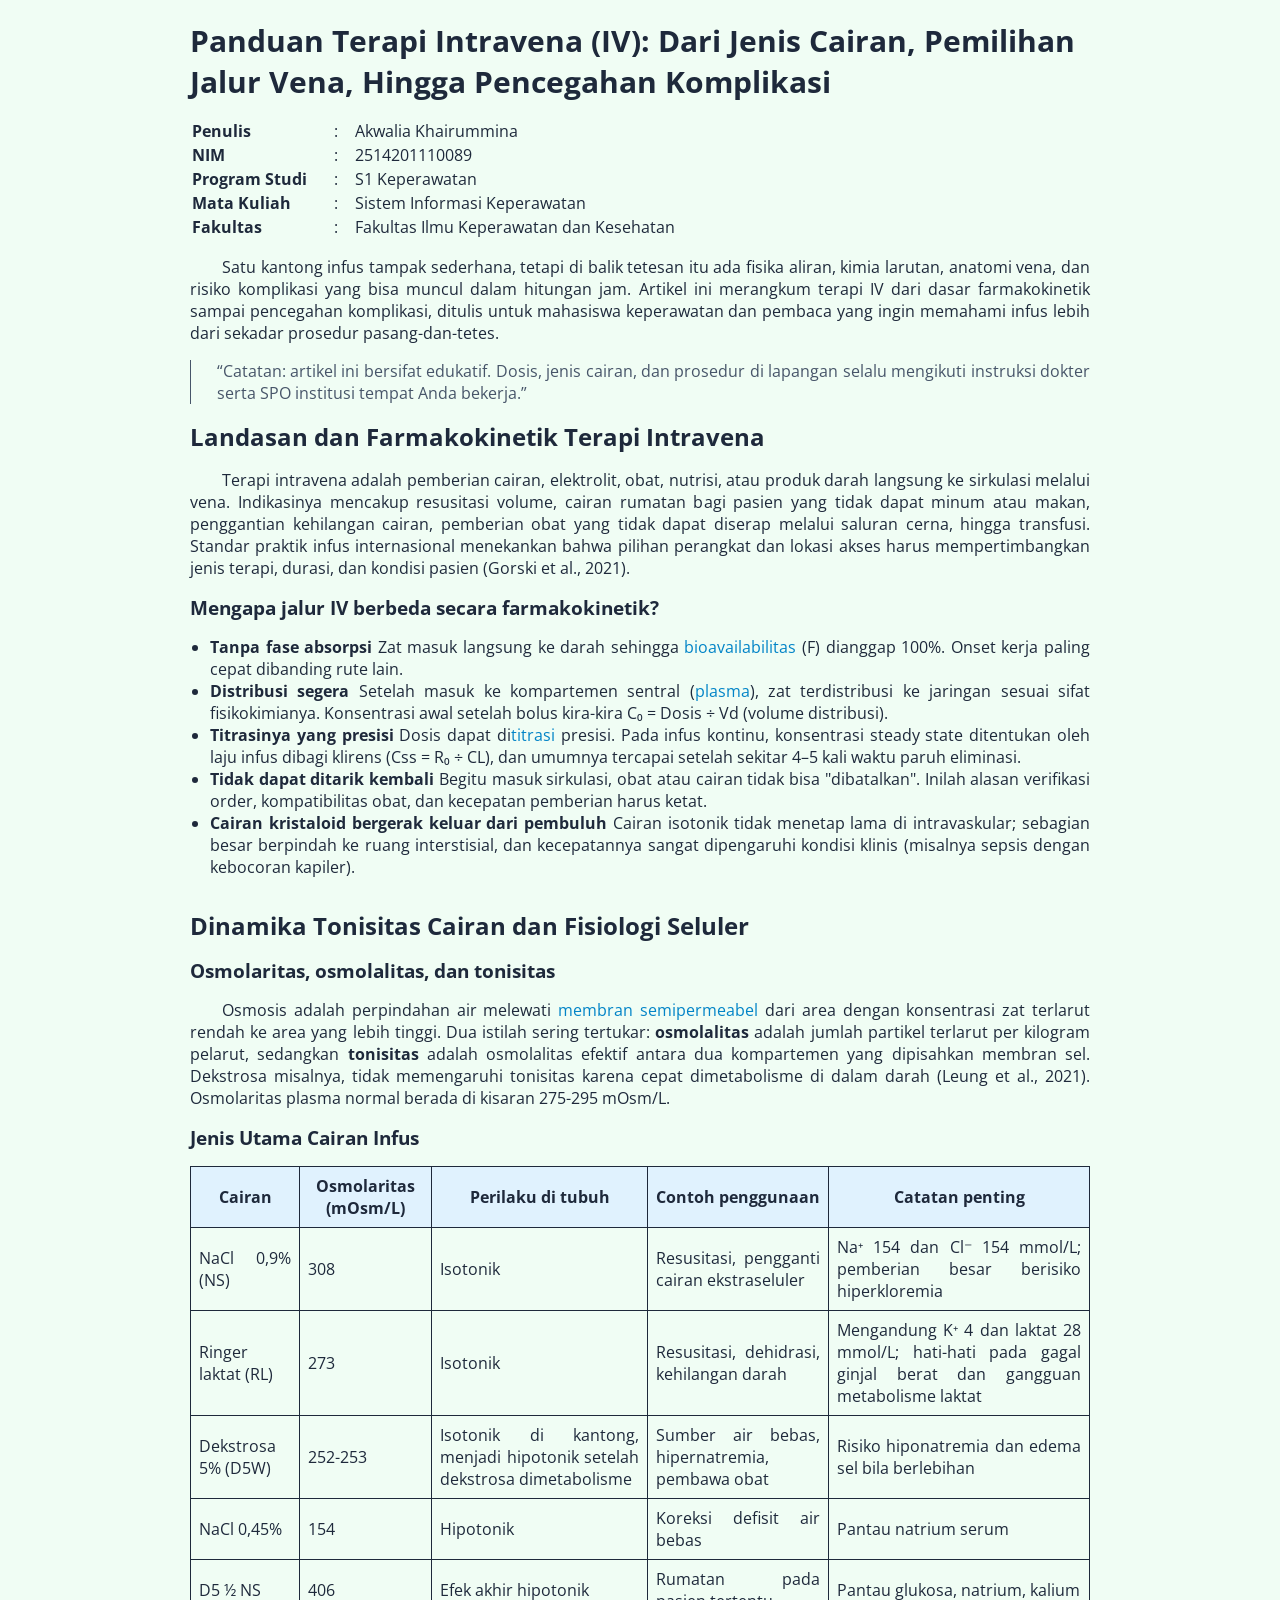
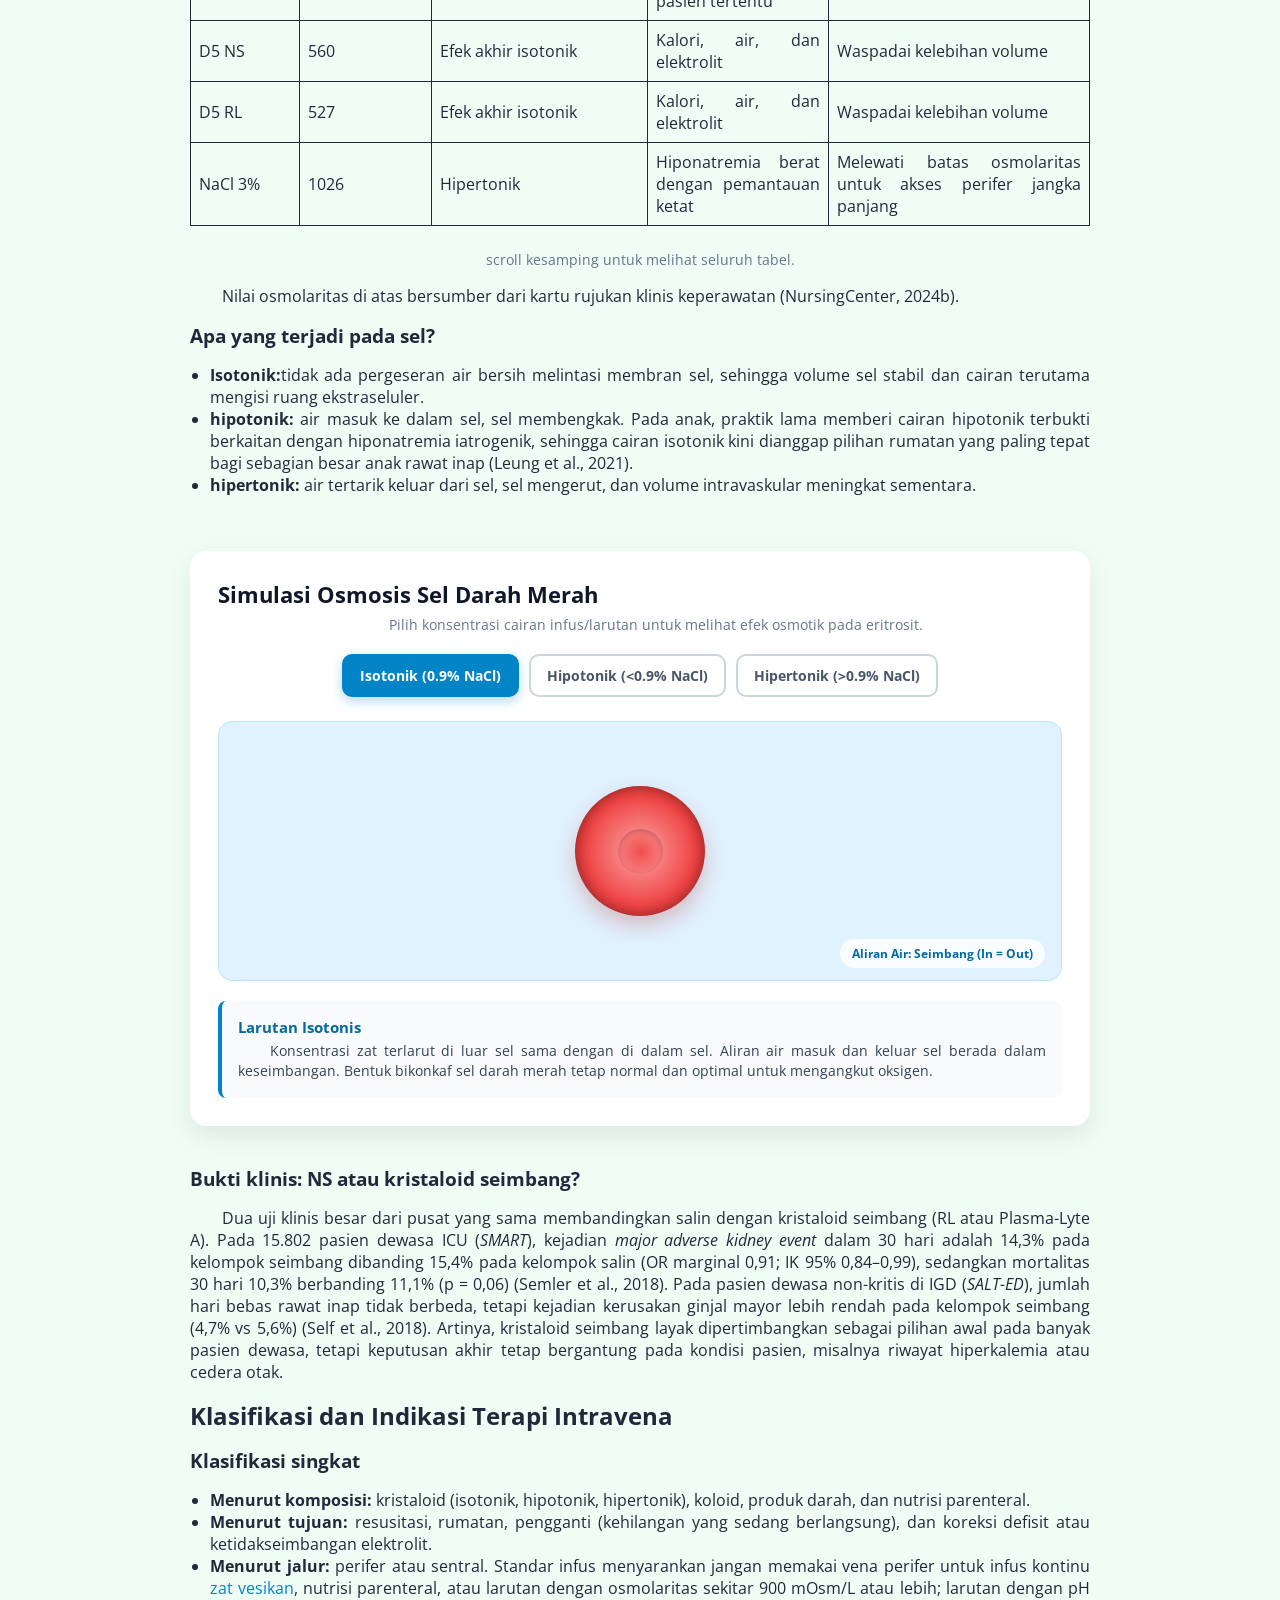
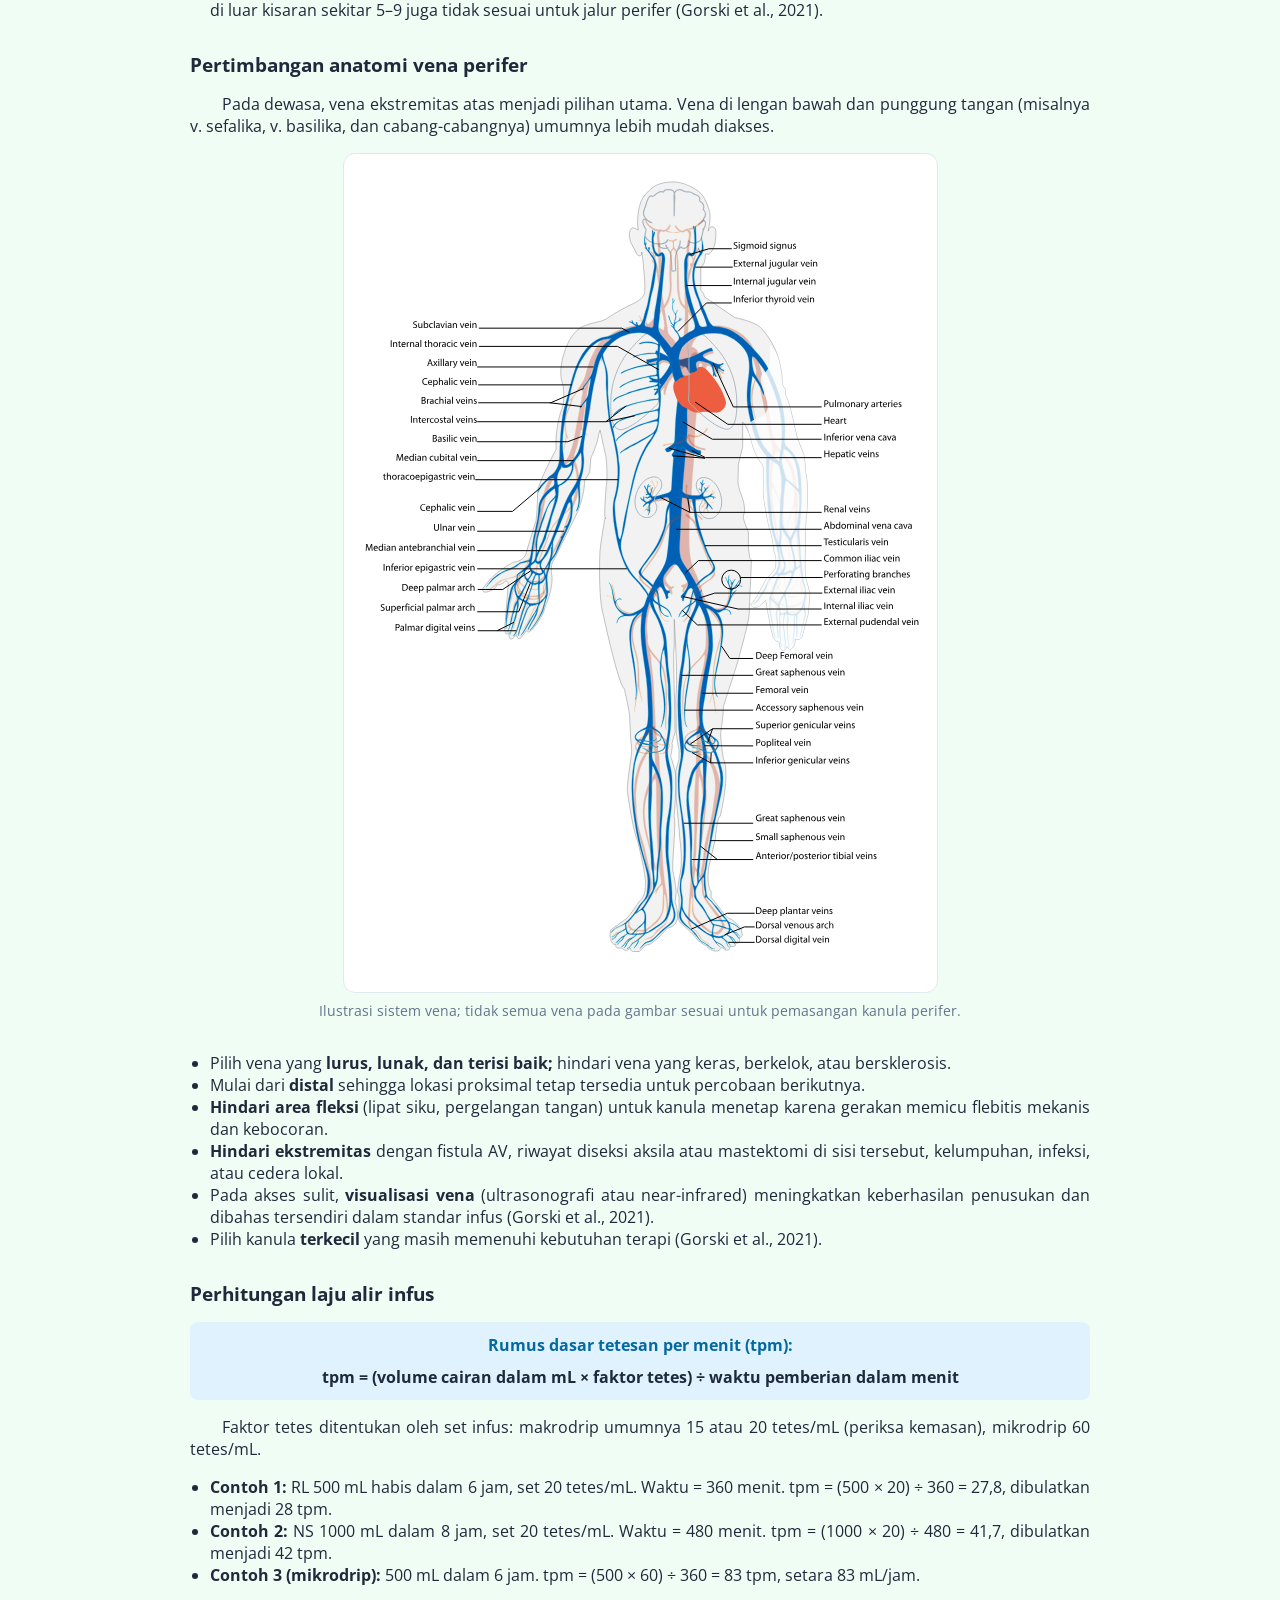
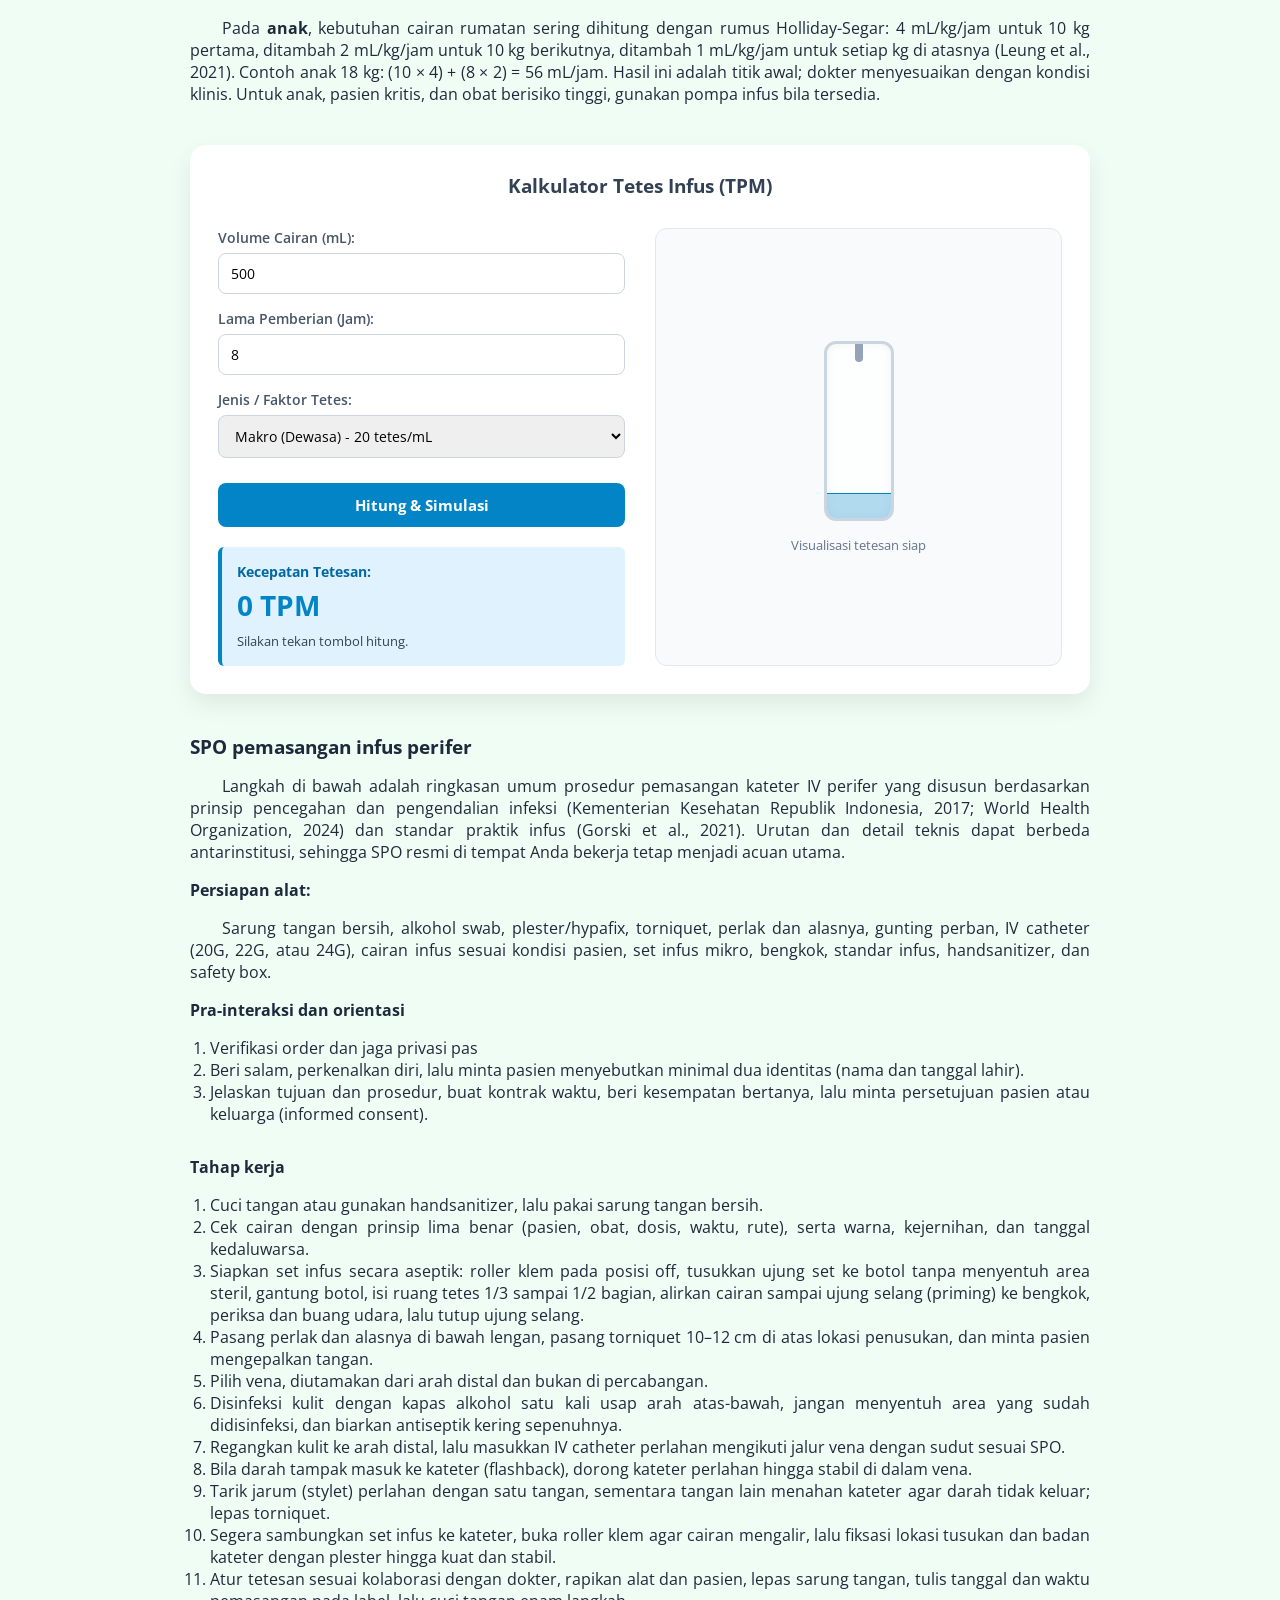
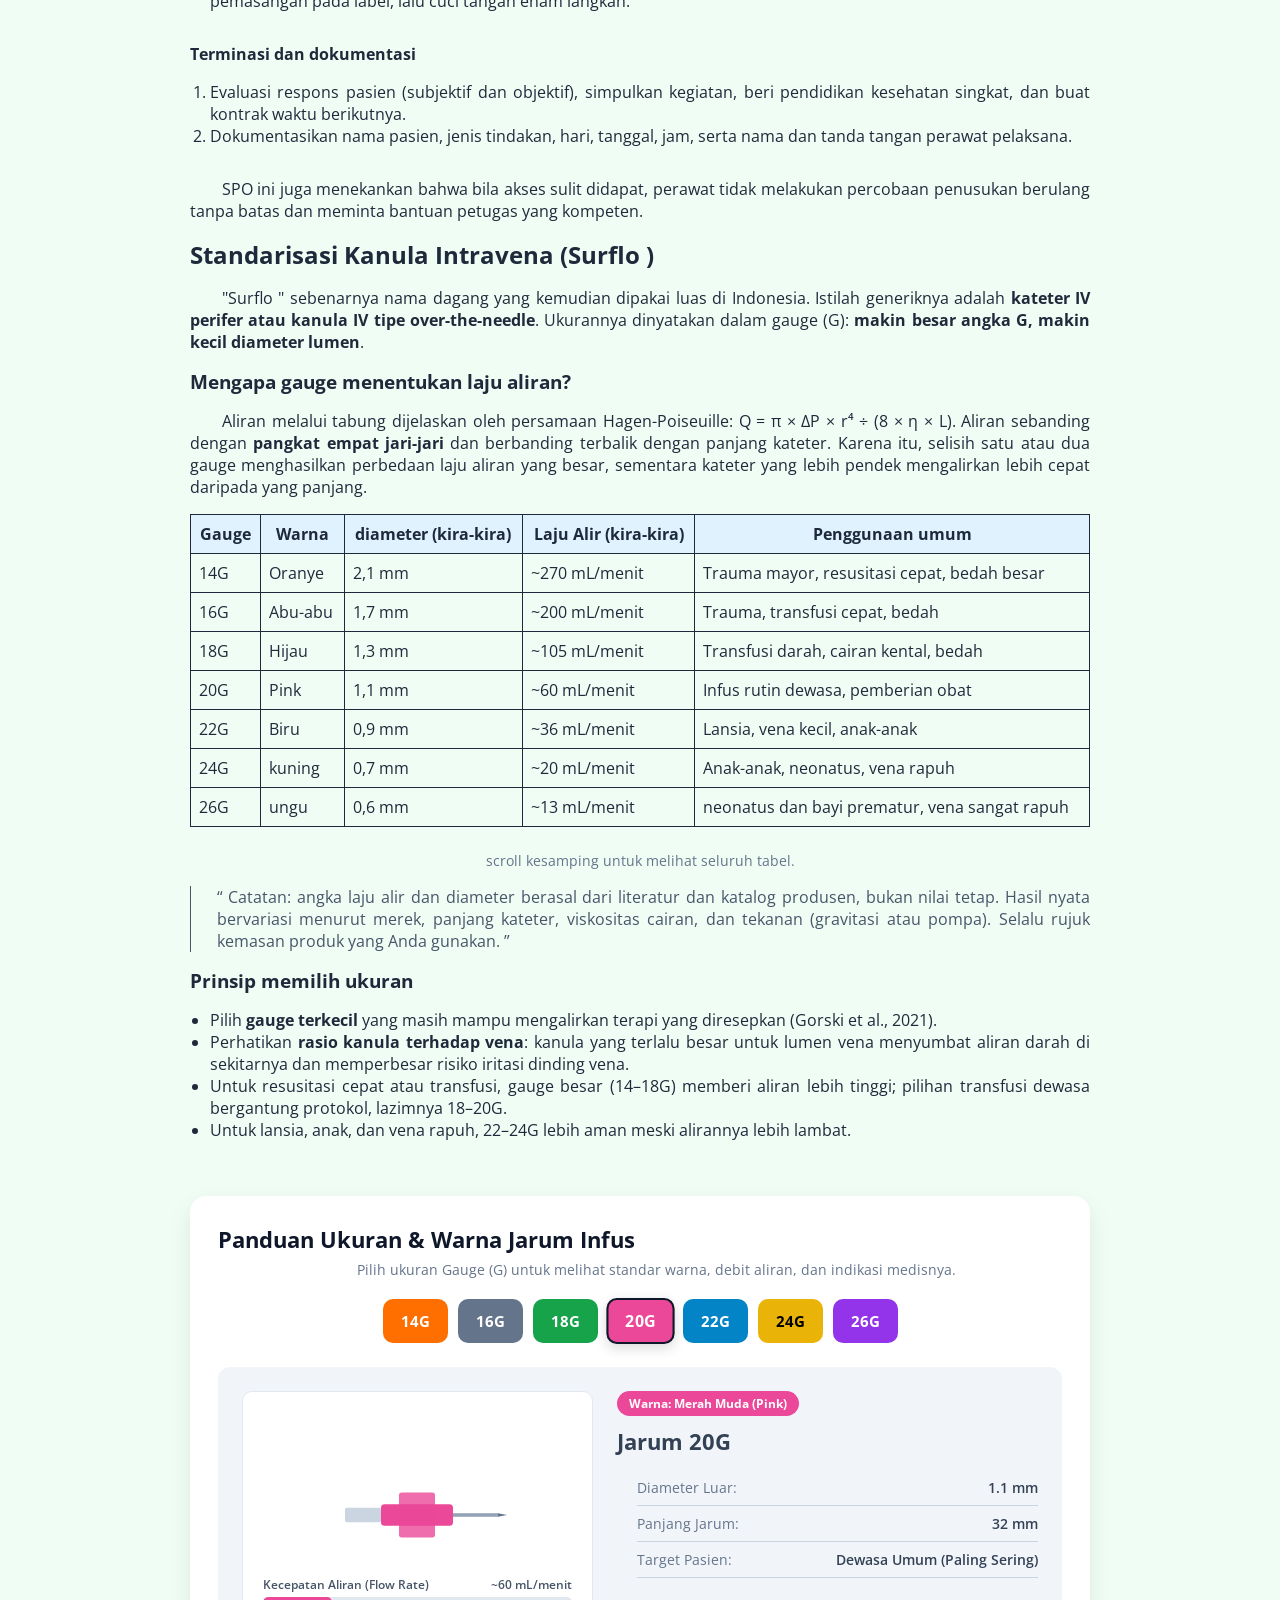
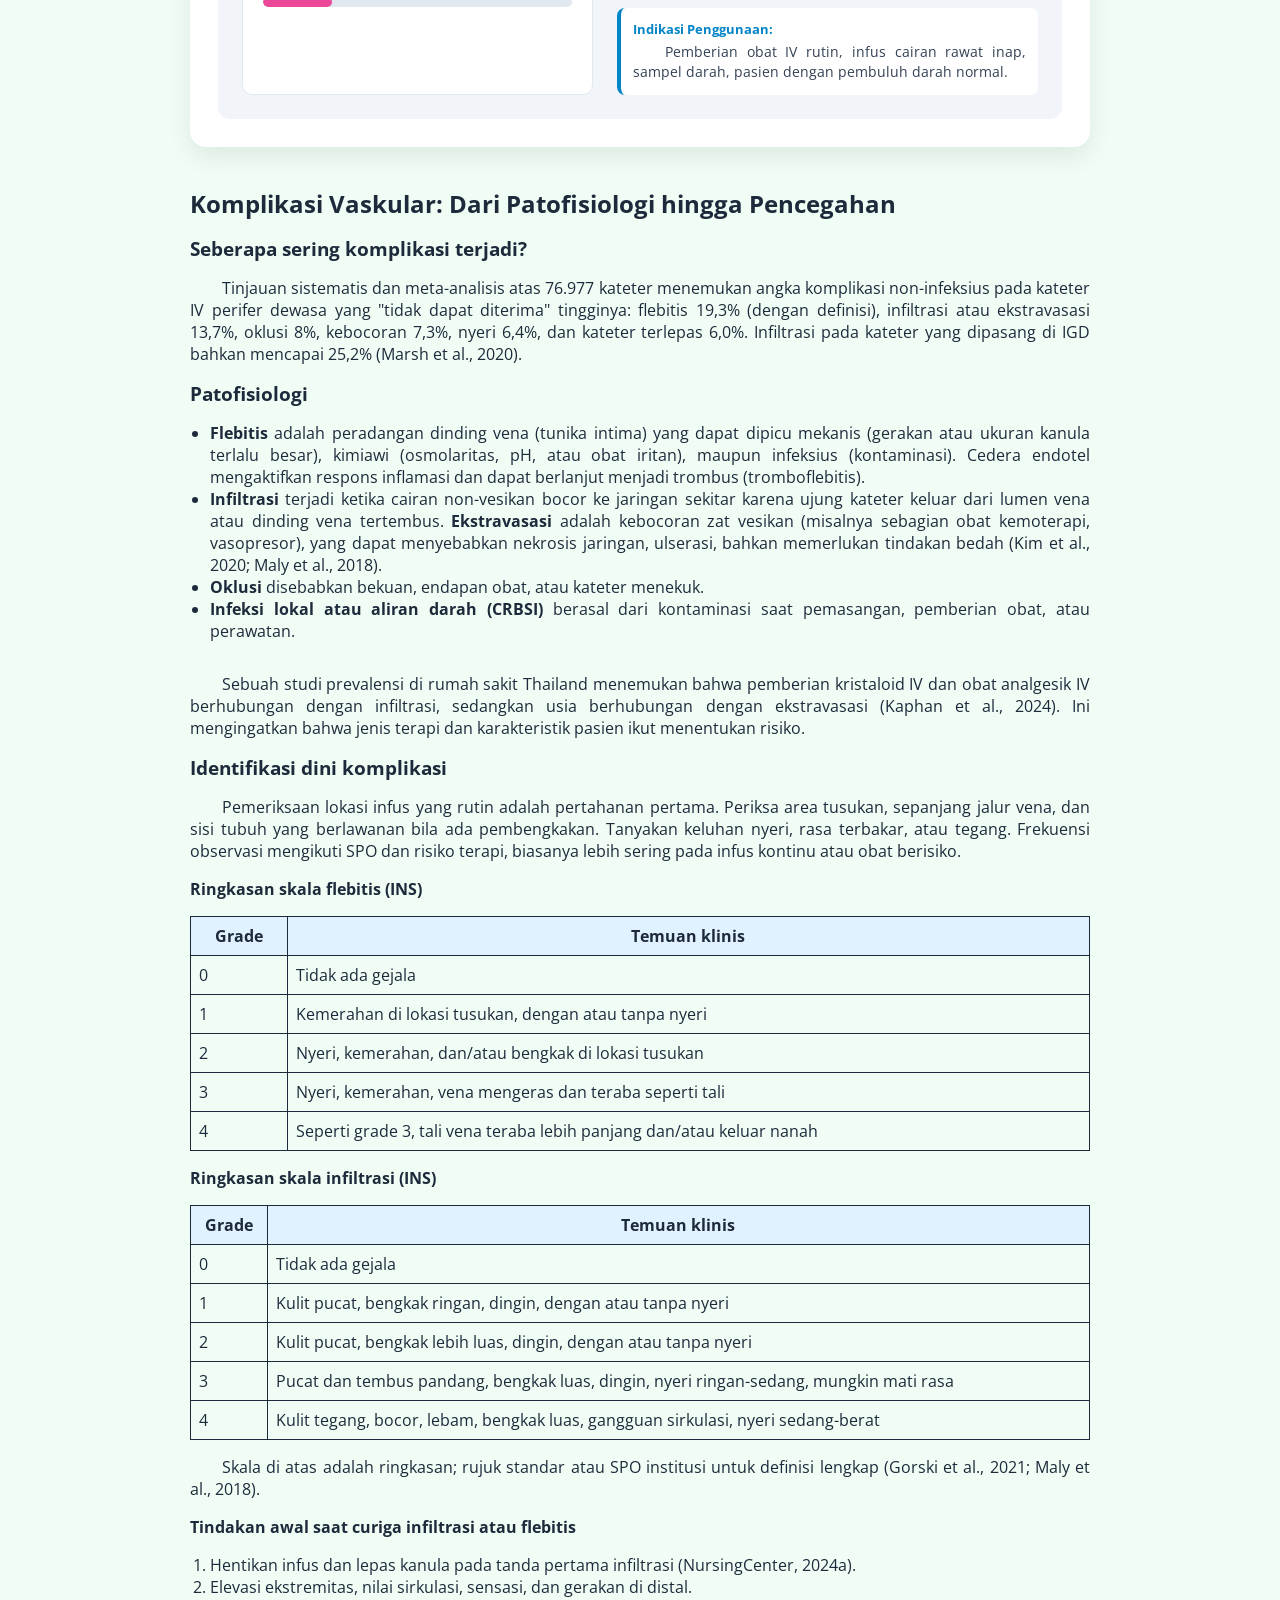
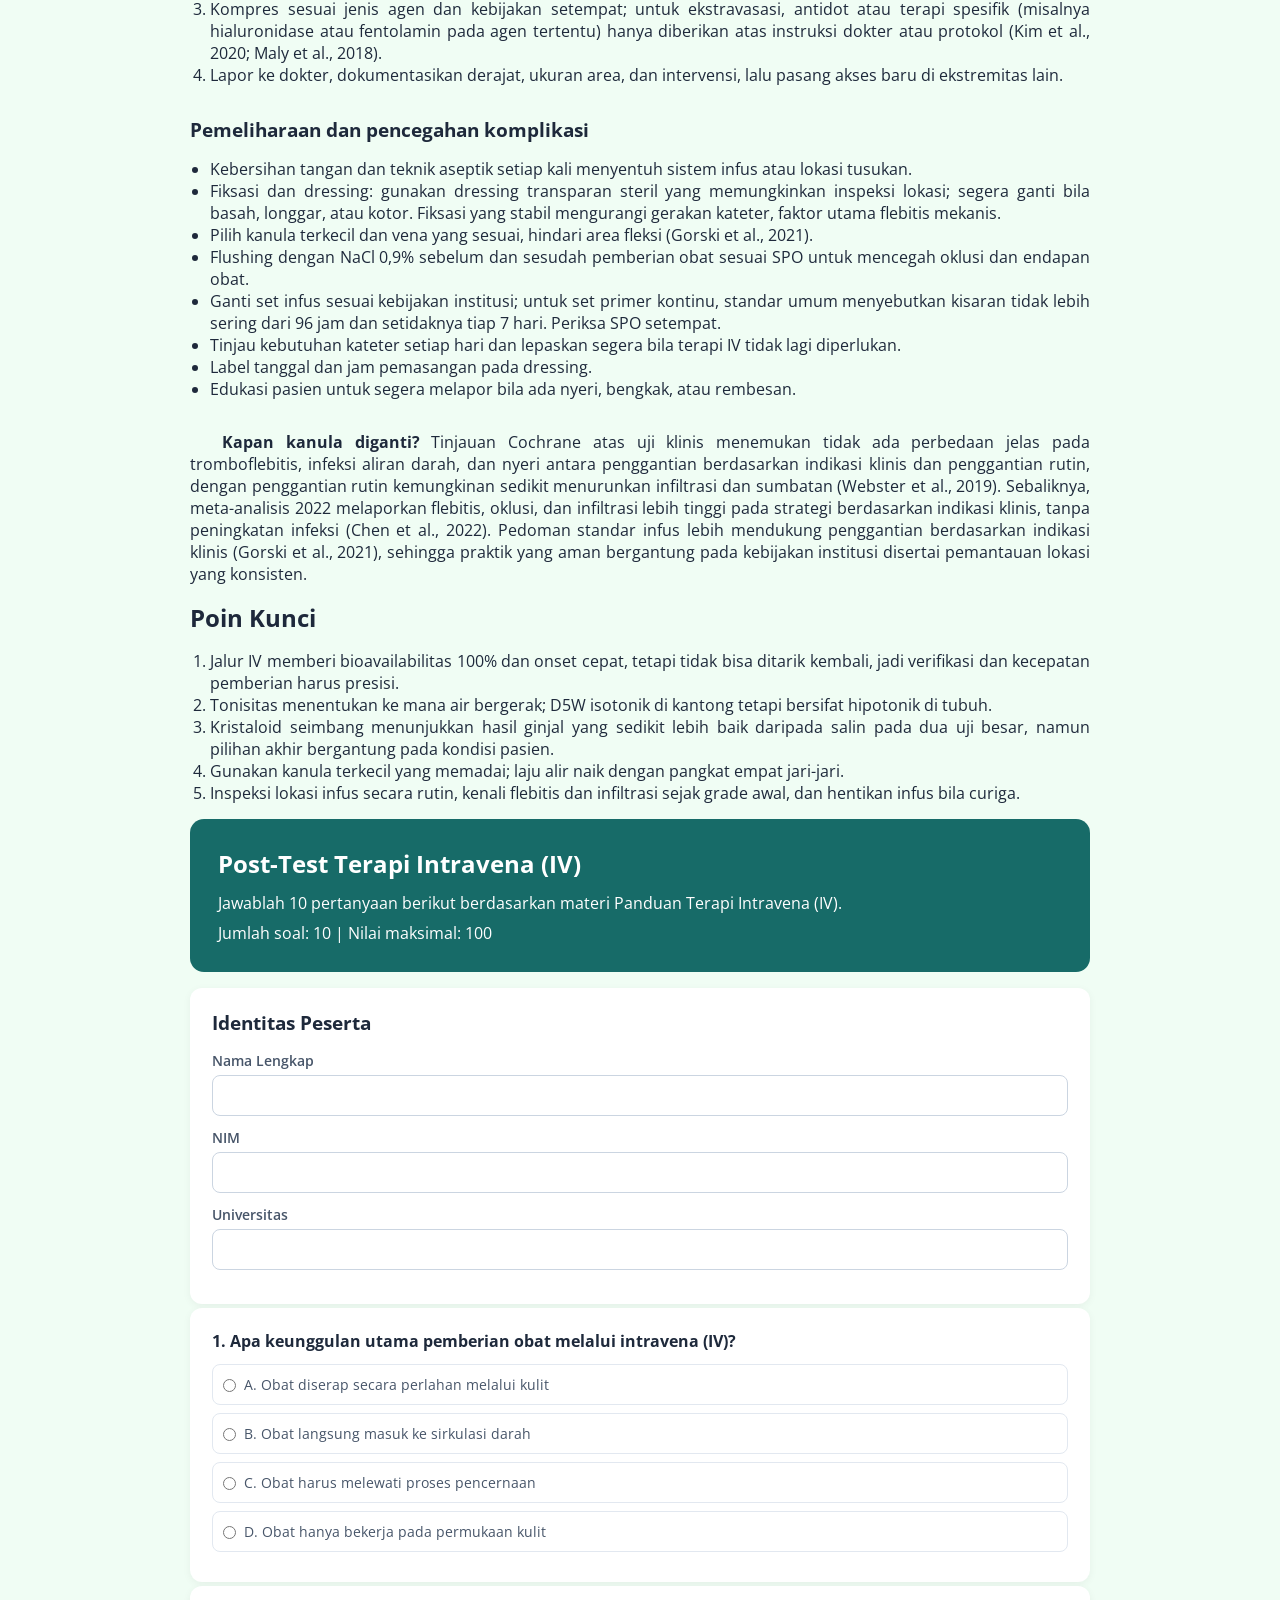
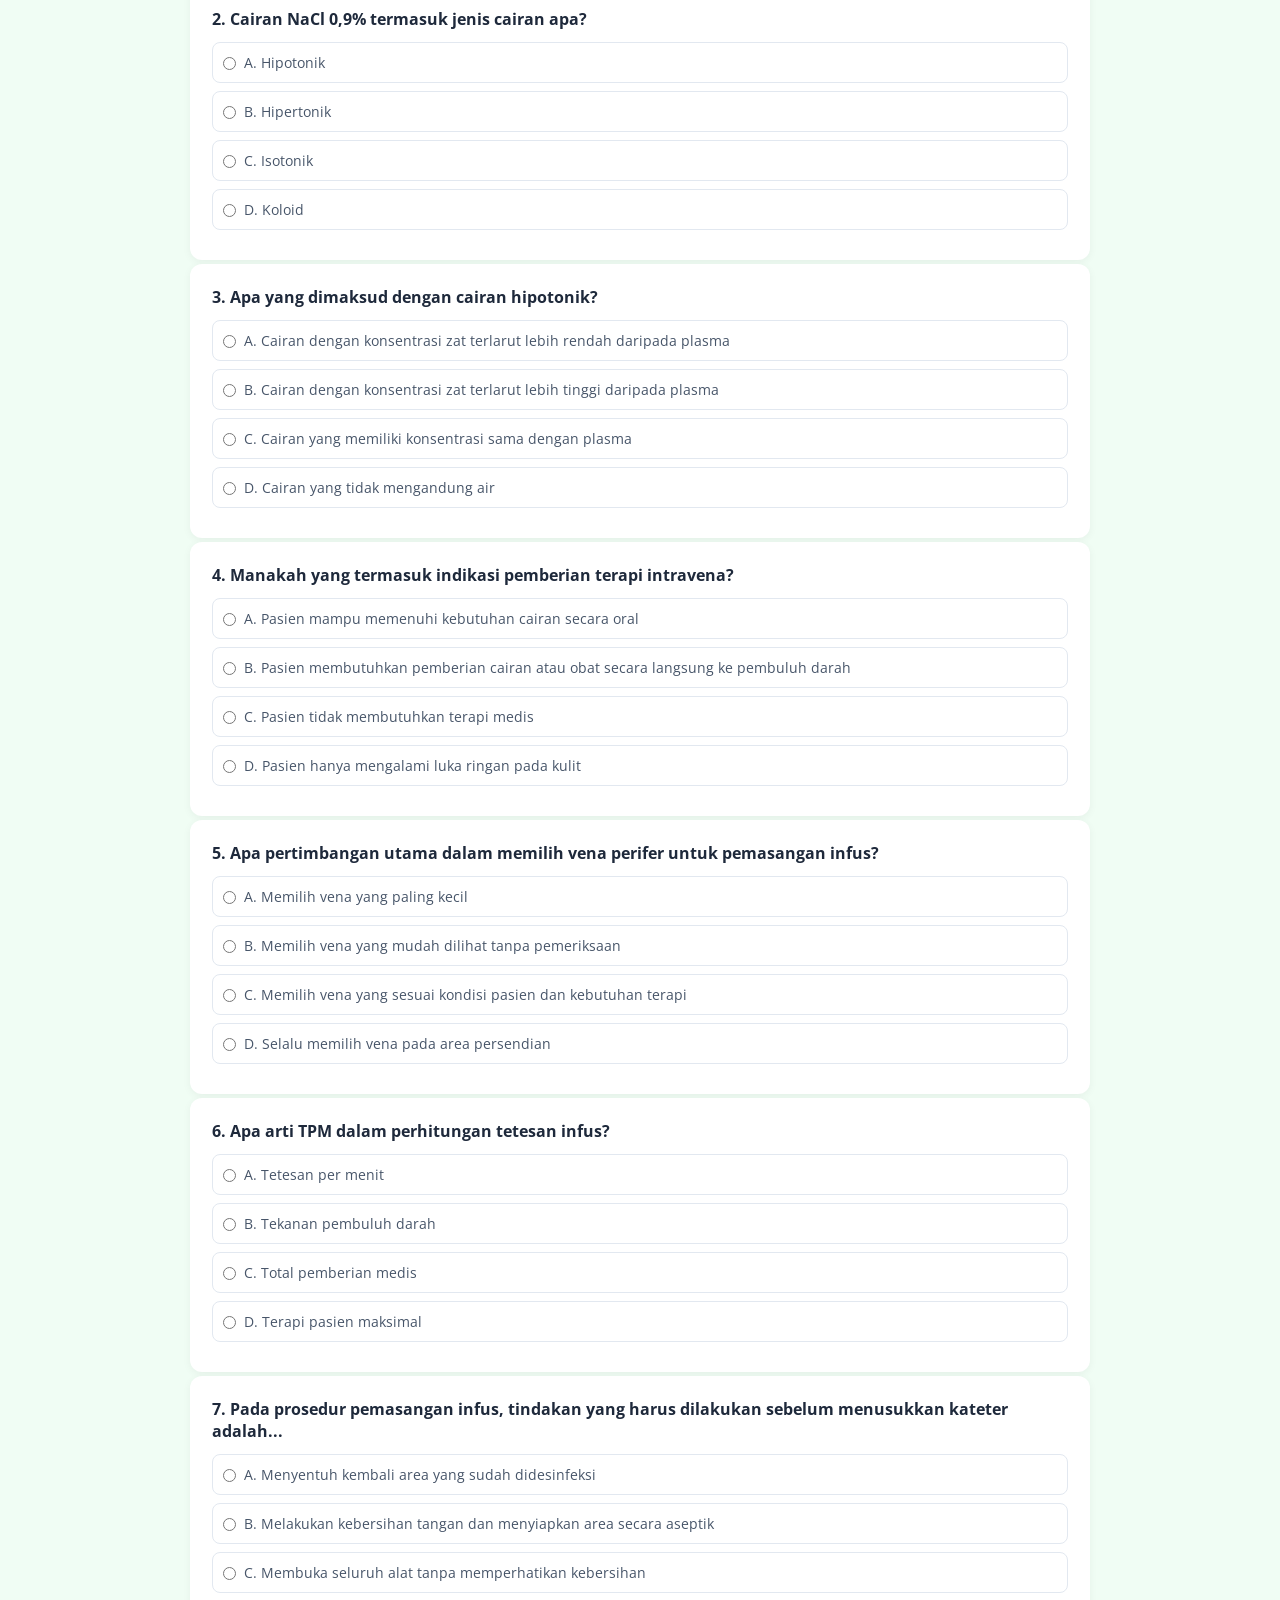
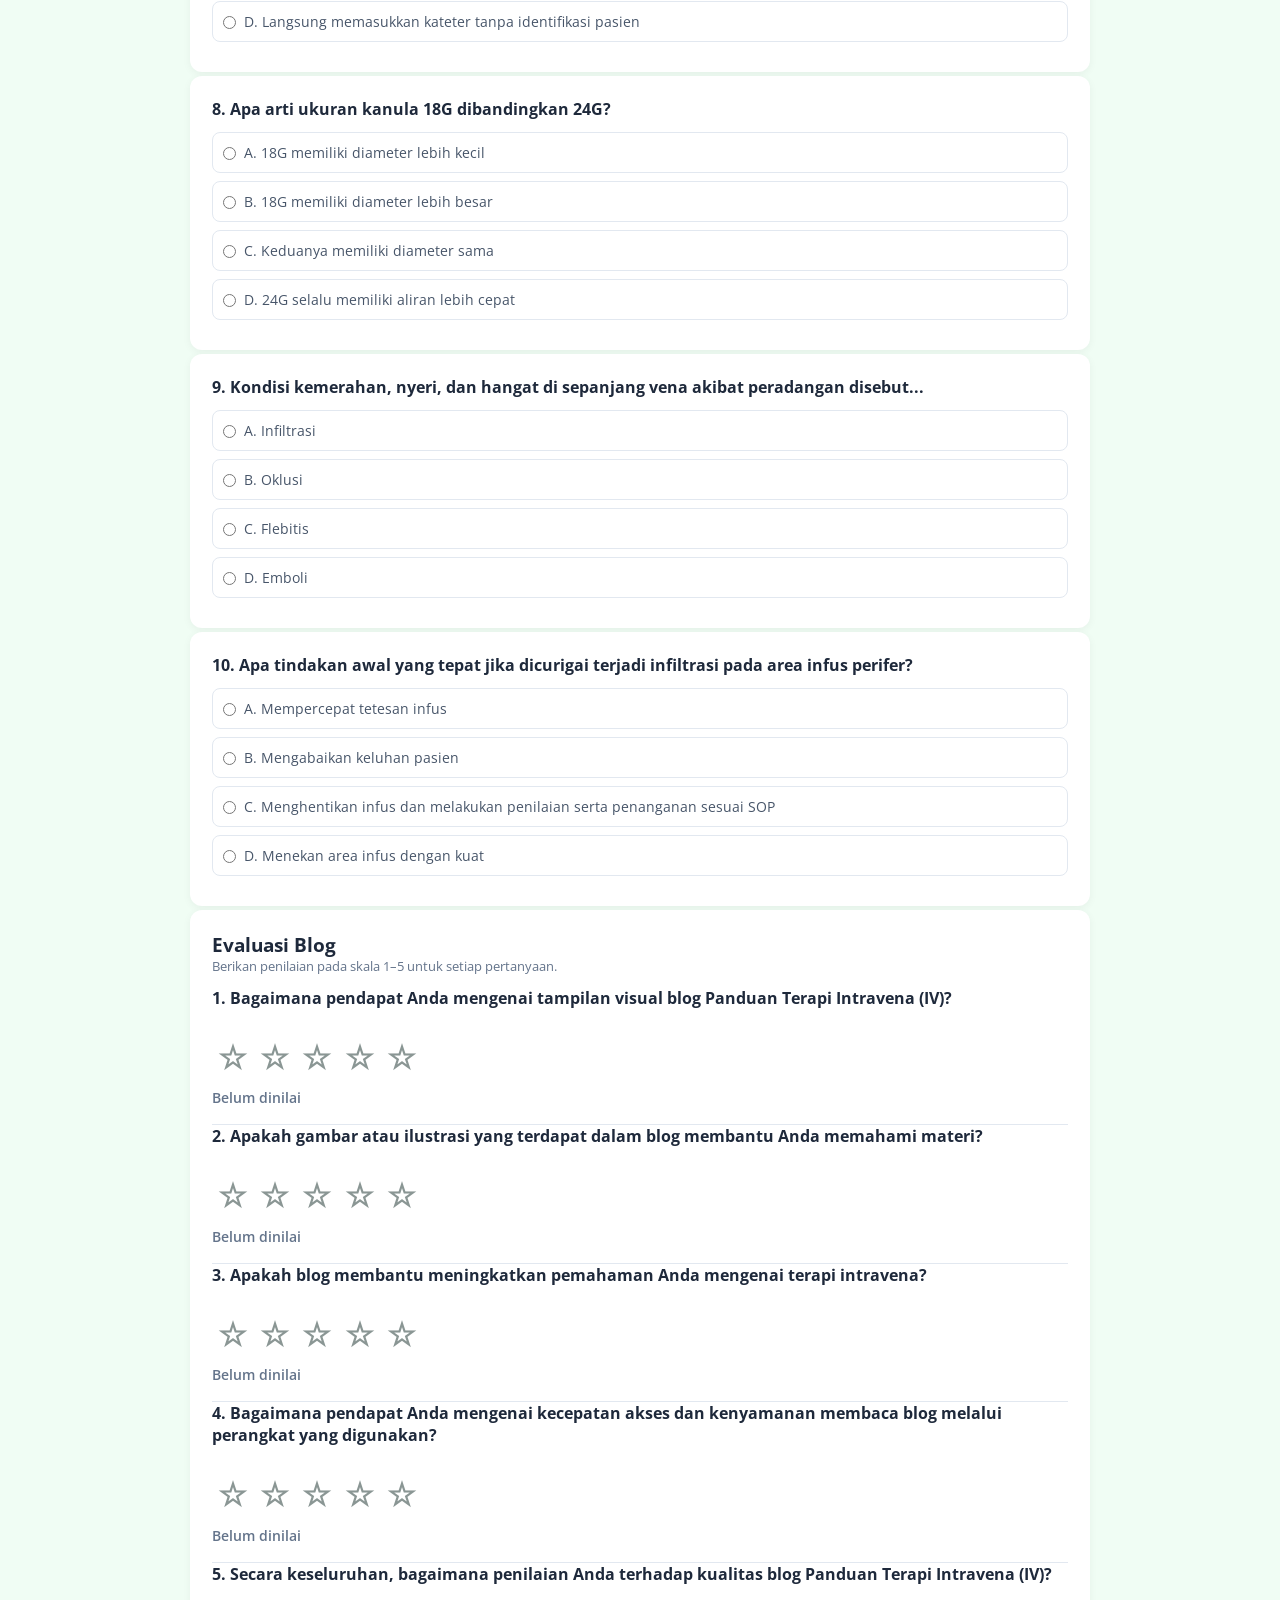
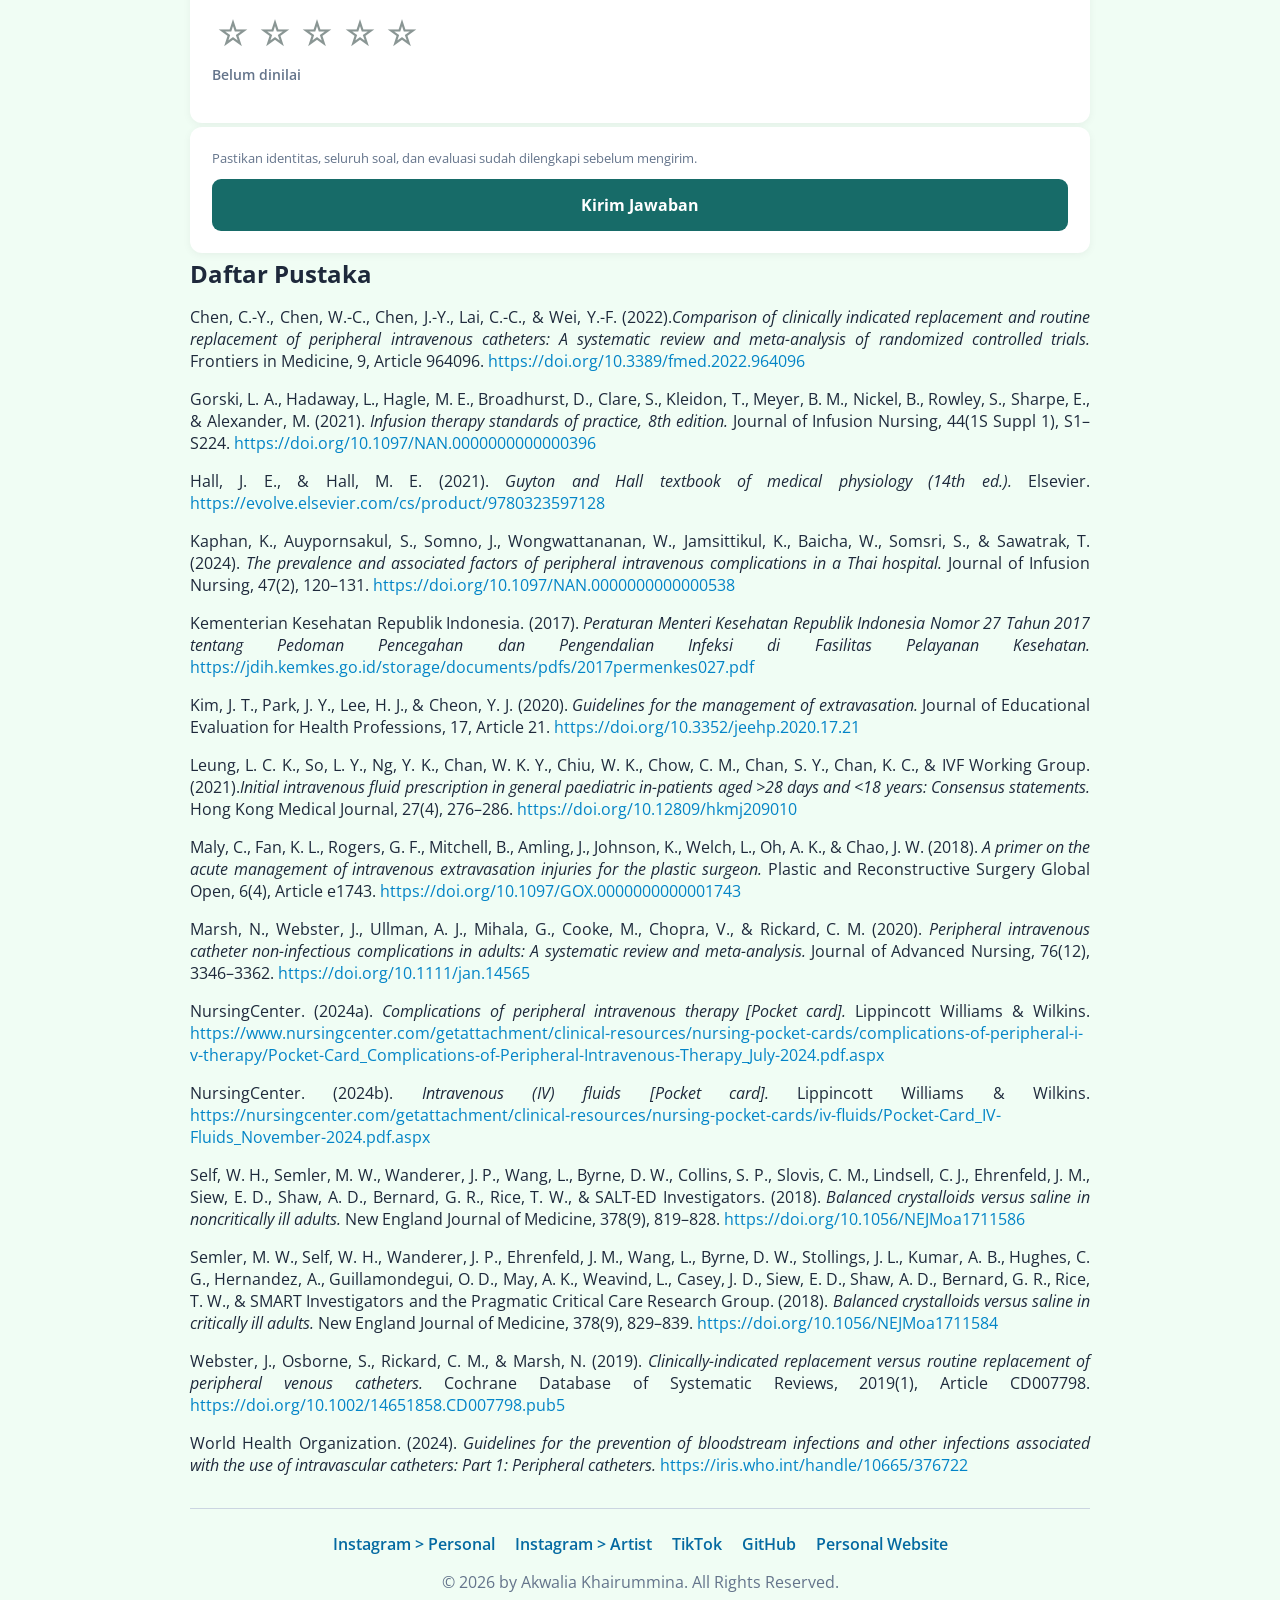
==== commit 7d9032cd: "k" ====
--- a/index.html
+++ b/index.html
@@ -209,8 +209,8 @@
           </tr>
         </table>
       </div>
-
-      <p>
+      <figcaption>scroll kesamping untuk melihat seluruh tabel.</figcaption>
+      <p style="text-align: left">
         Nilai osmolaritas di atas bersumber dari kartu rujukan klinis
         keperawatan (NursingCenter, 2024b).
       </p>
@@ -655,6 +655,7 @@
           </tr>
         </table>
       </div>
+      <figcaption>scroll kesamping untuk melihat seluruh tabel.</figcaption>
       <q>
         Catatan: angka laju alir dan diameter berasal dari literatur dan katalog
         produsen, bukan nilai tetap. Hasil nyata bervariasi menurut merek,
@@ -1250,12 +1251,6 @@
     <footer class="site-footer">
       <nav class="footer-links" aria-label="Social media and personal links">
         <a
-          href="https://github.com/akawa-mizuka"
-          target="_blank"
-          rel="noopener noreferrer"
-          >GitHub</a
-        >
-        <a
           href="https://www.instagram.com/__akwaa/"
           target="_blank"
           rel="noopener noreferrer"
@@ -1272,6 +1267,12 @@
           target="_blank"
           rel="noopener noreferrer"
           >TikTok</a
+        >
+        <a
+          href="https://github.com/akawa-mizuka"
+          target="_blank"
+          rel="noopener noreferrer"
+          >GitHub</a
         >
         <a
           href="https://akawa-mizuka.github.io/pixeliabuggycanvas/"
--- a/css/style.css
+++ b/css/style.css
@@ -544,7 +544,7 @@
   background: var(--panel);
   object-fit: contain;
 }
-.anatomy-image figcaption {
+.blog-content figcaption {
   margin-top: 0.5rem;
   color: var(--text-muted);
   font-size: 0.9rem;
@@ -727,18 +727,51 @@
 }
 .post-test__scale {
   display: flex;
-  flex-wrap: wrap;
-  gap: 0.75rem;
+  gap: 0.15rem;
 }
 .post-test__scale label {
   display: flex;
   align-items: center;
-  gap: 0.35rem;
+  justify-content: center;
+  width: 2.5rem;
+  min-height: 2.5rem;
   cursor: pointer;
 }
 .post-test__scale input[type="radio"] {
-  width: auto;
-  margin: 0;
+  position: absolute;
+  width: 1px;
+  height: 1px;
+  overflow: hidden;
+  clip: rect(0, 0, 0, 0);
+  white-space: nowrap;
+  clip-path: inset(50%);
+}
+.post-test__scale label:focus-within {
+  border-radius: 6px;
+  outline: 2px solid var(--primary);
+  outline-offset: 2px;
+}
+.post-test__star {
+  color: #8a9694;
+  font-size: 2rem;
+  line-height: 1;
+  transition:
+    color 0.15s ease,
+    transform 0.15s ease;
+}
+.post-test__scale label:hover .post-test__star,
+.post-test__scale label.is-active .post-test__star {
+  color: #e5a900;
+}
+.post-test__scale label:hover .post-test__star {
+  transform: scale(1.12);
+}
+.post-test__rating-score {
+  display: inline-block;
+  margin-top: 0.35rem;
+  color: var(--text-muted);
+  font-size: 0.9rem;
+  font-weight: 600;
 }
 .post-test button {
   margin-top: 0;
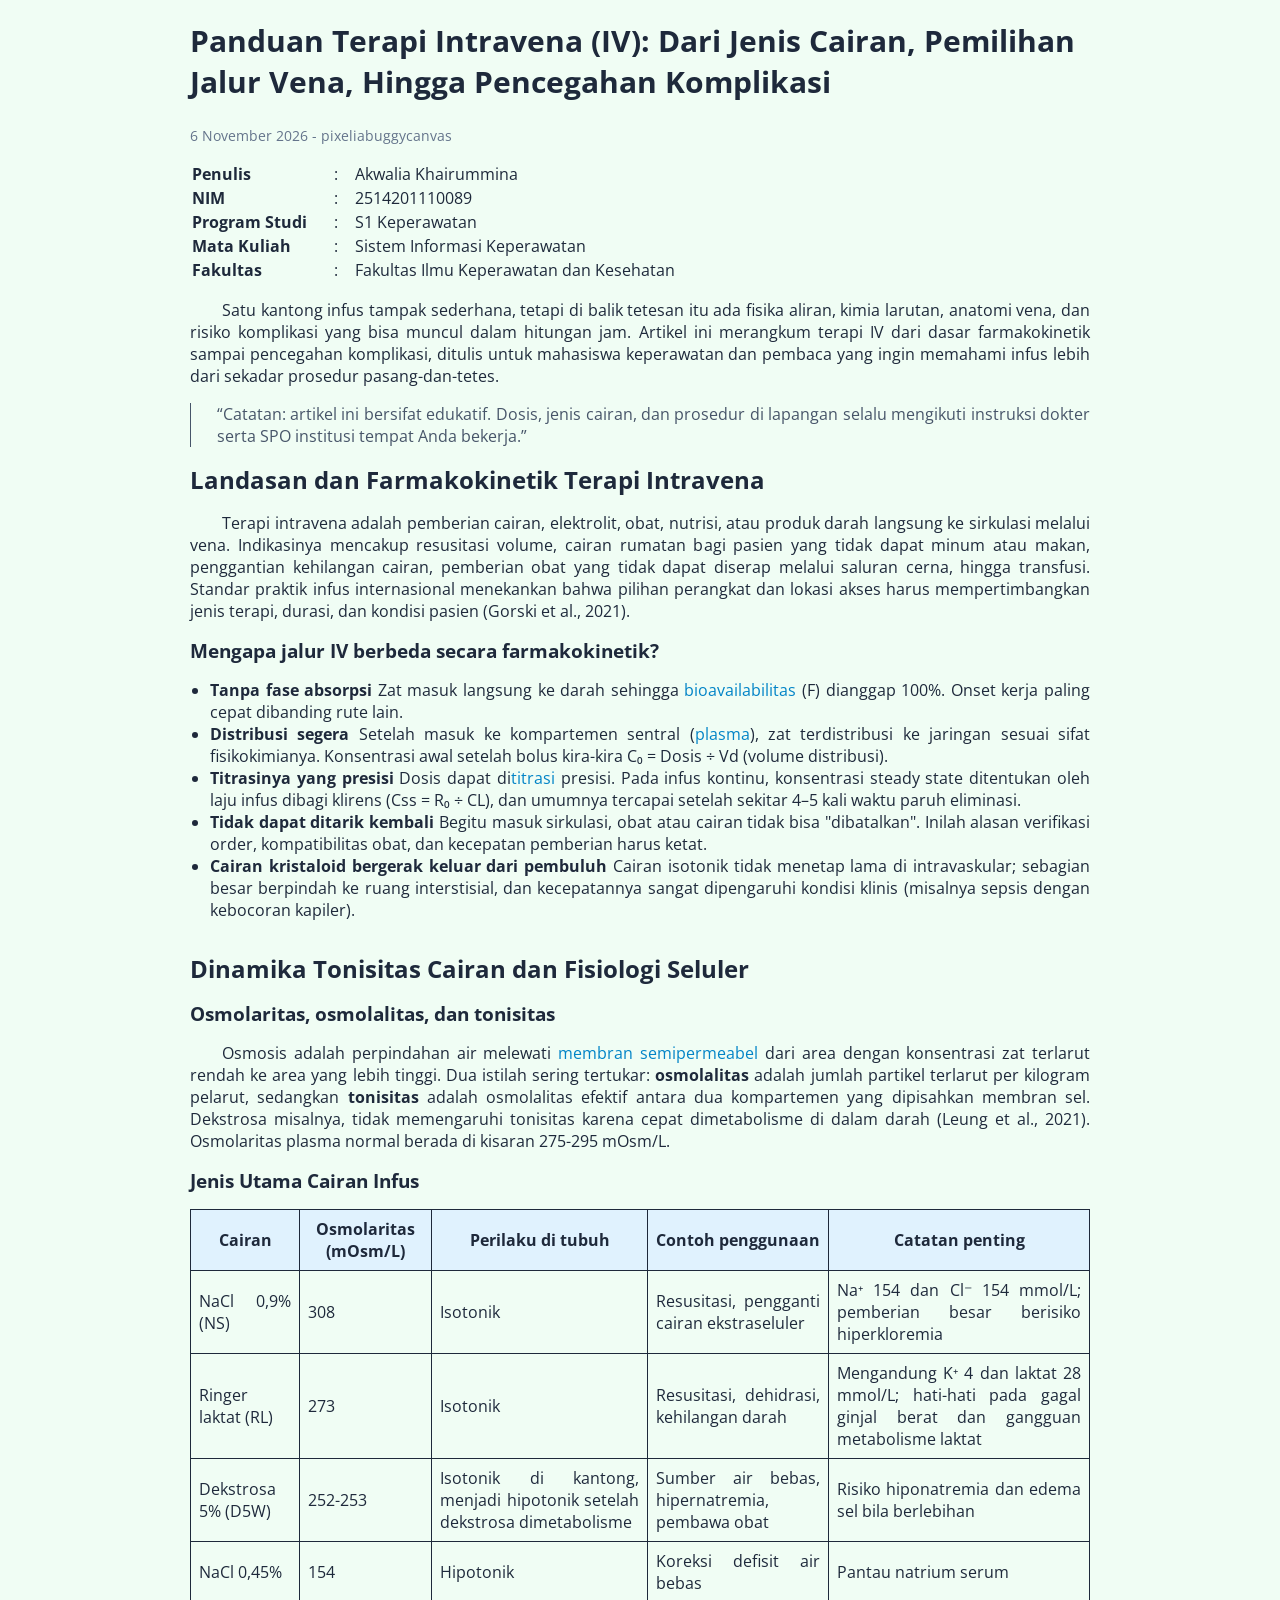
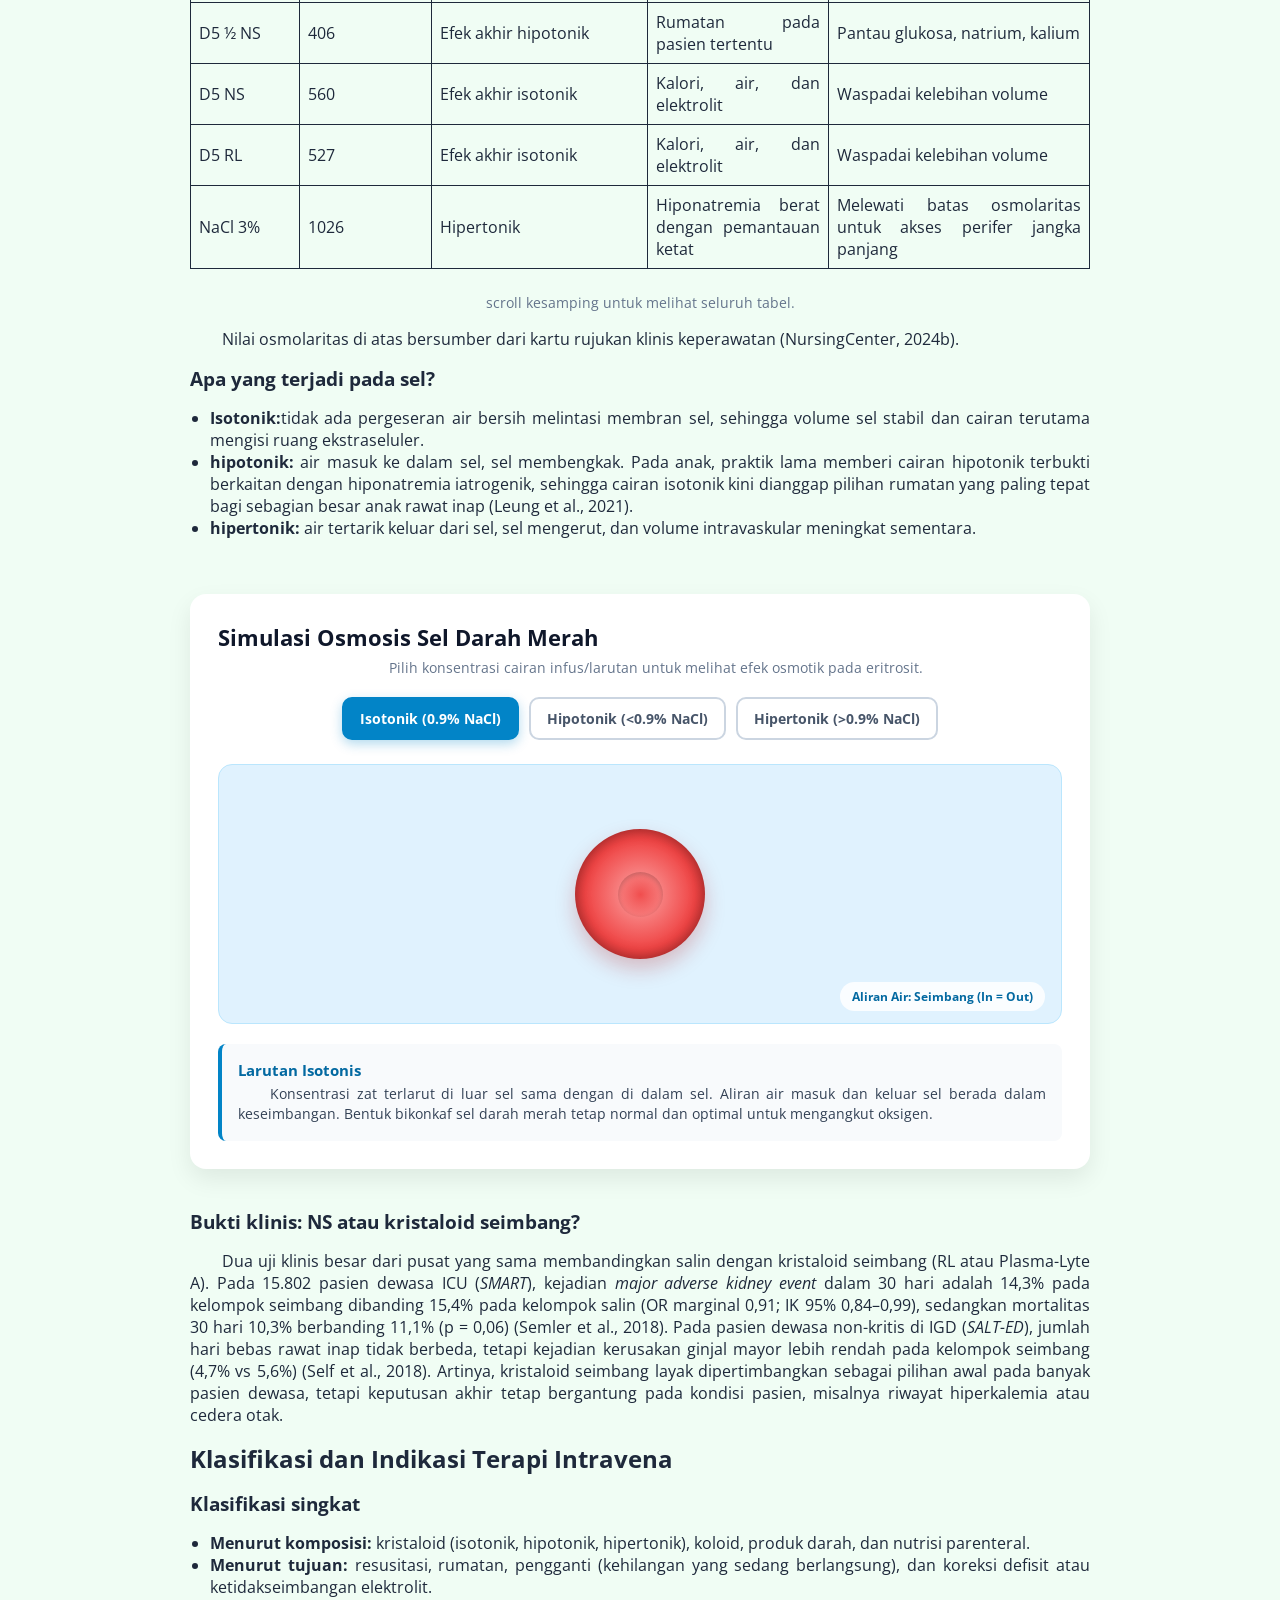
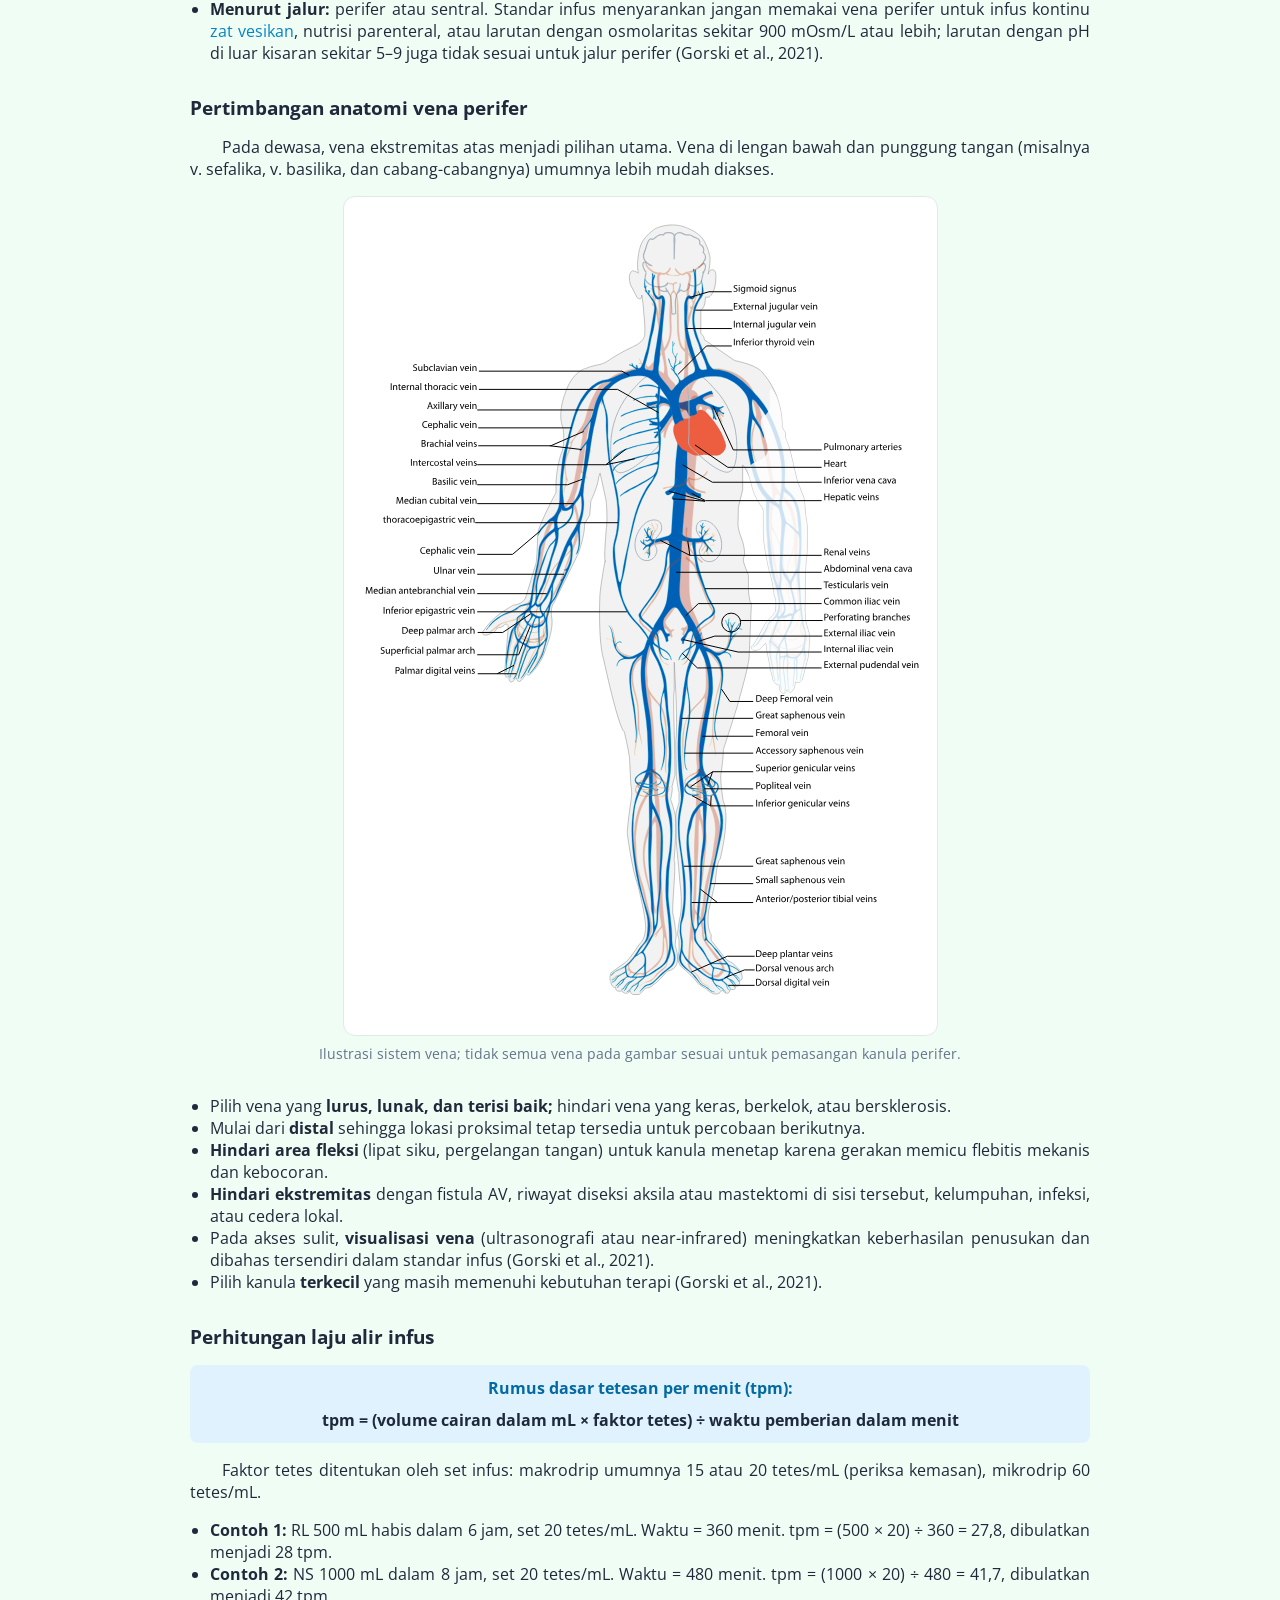
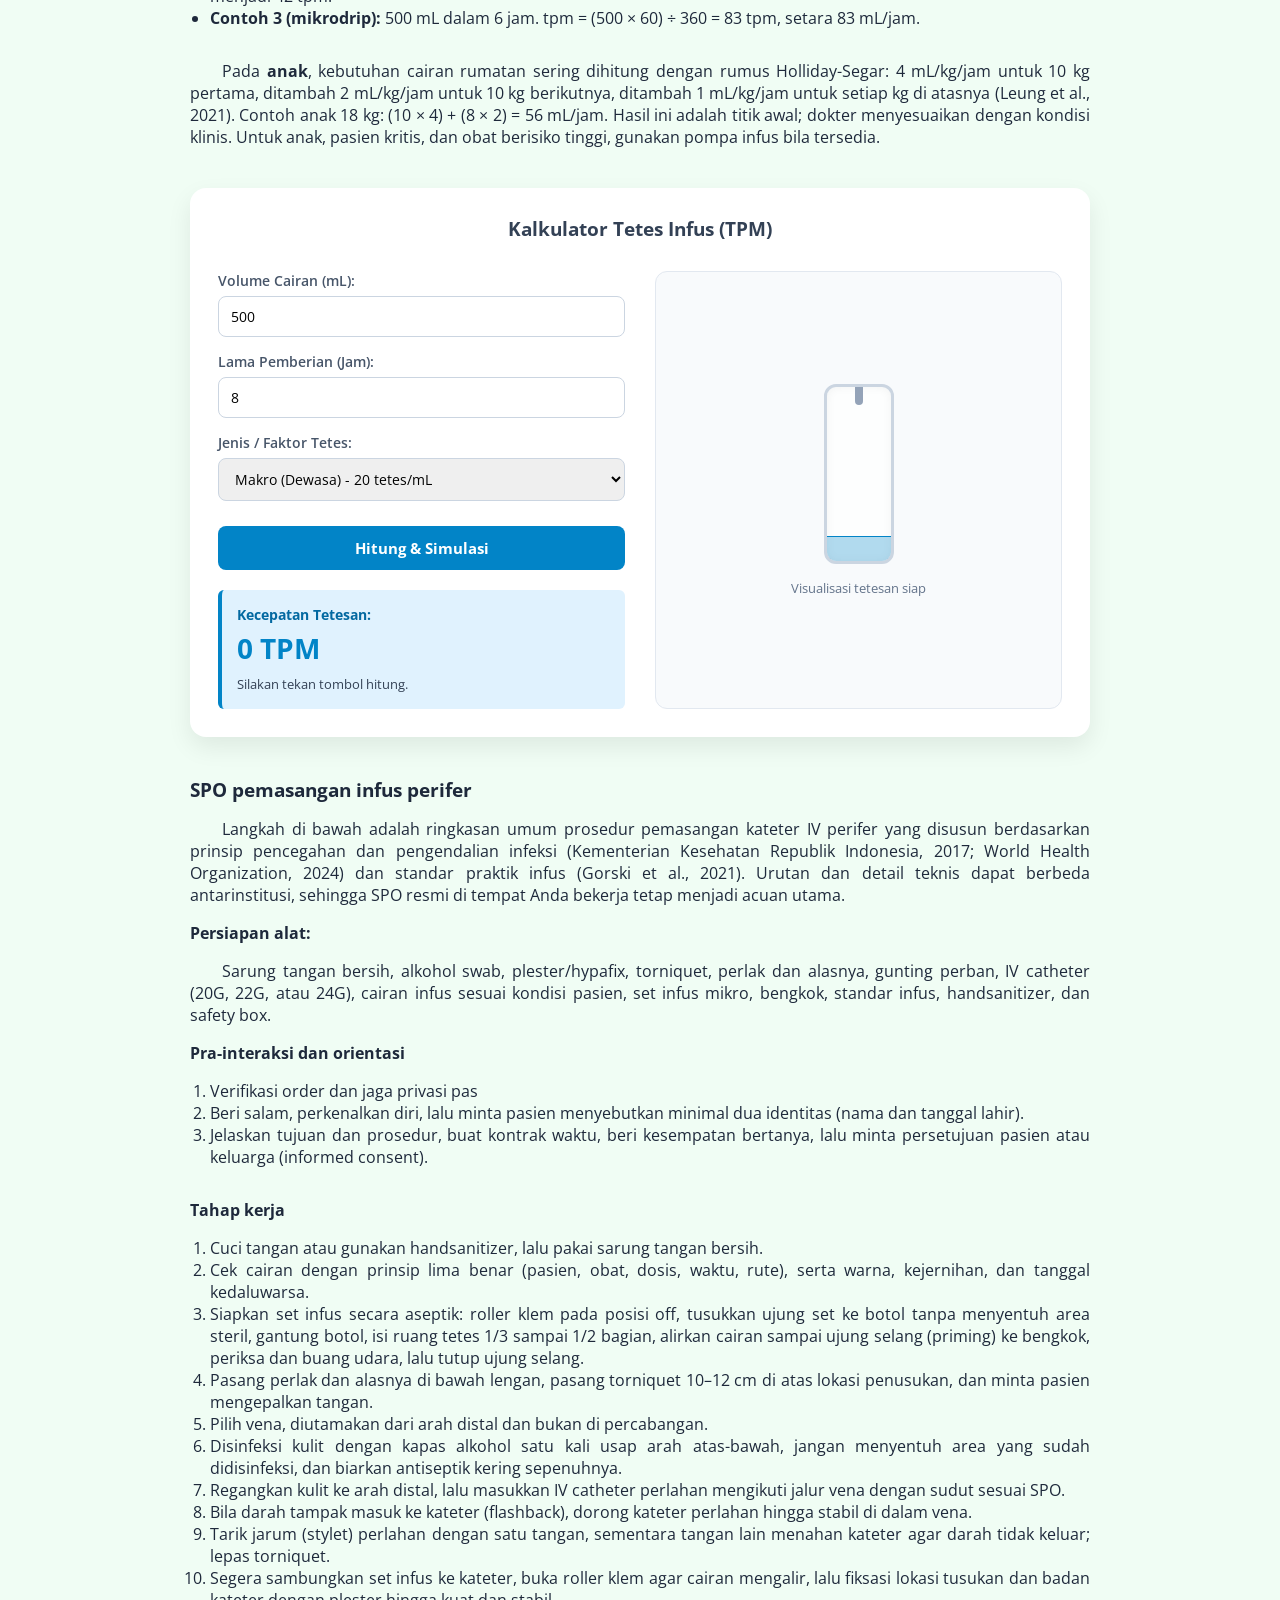
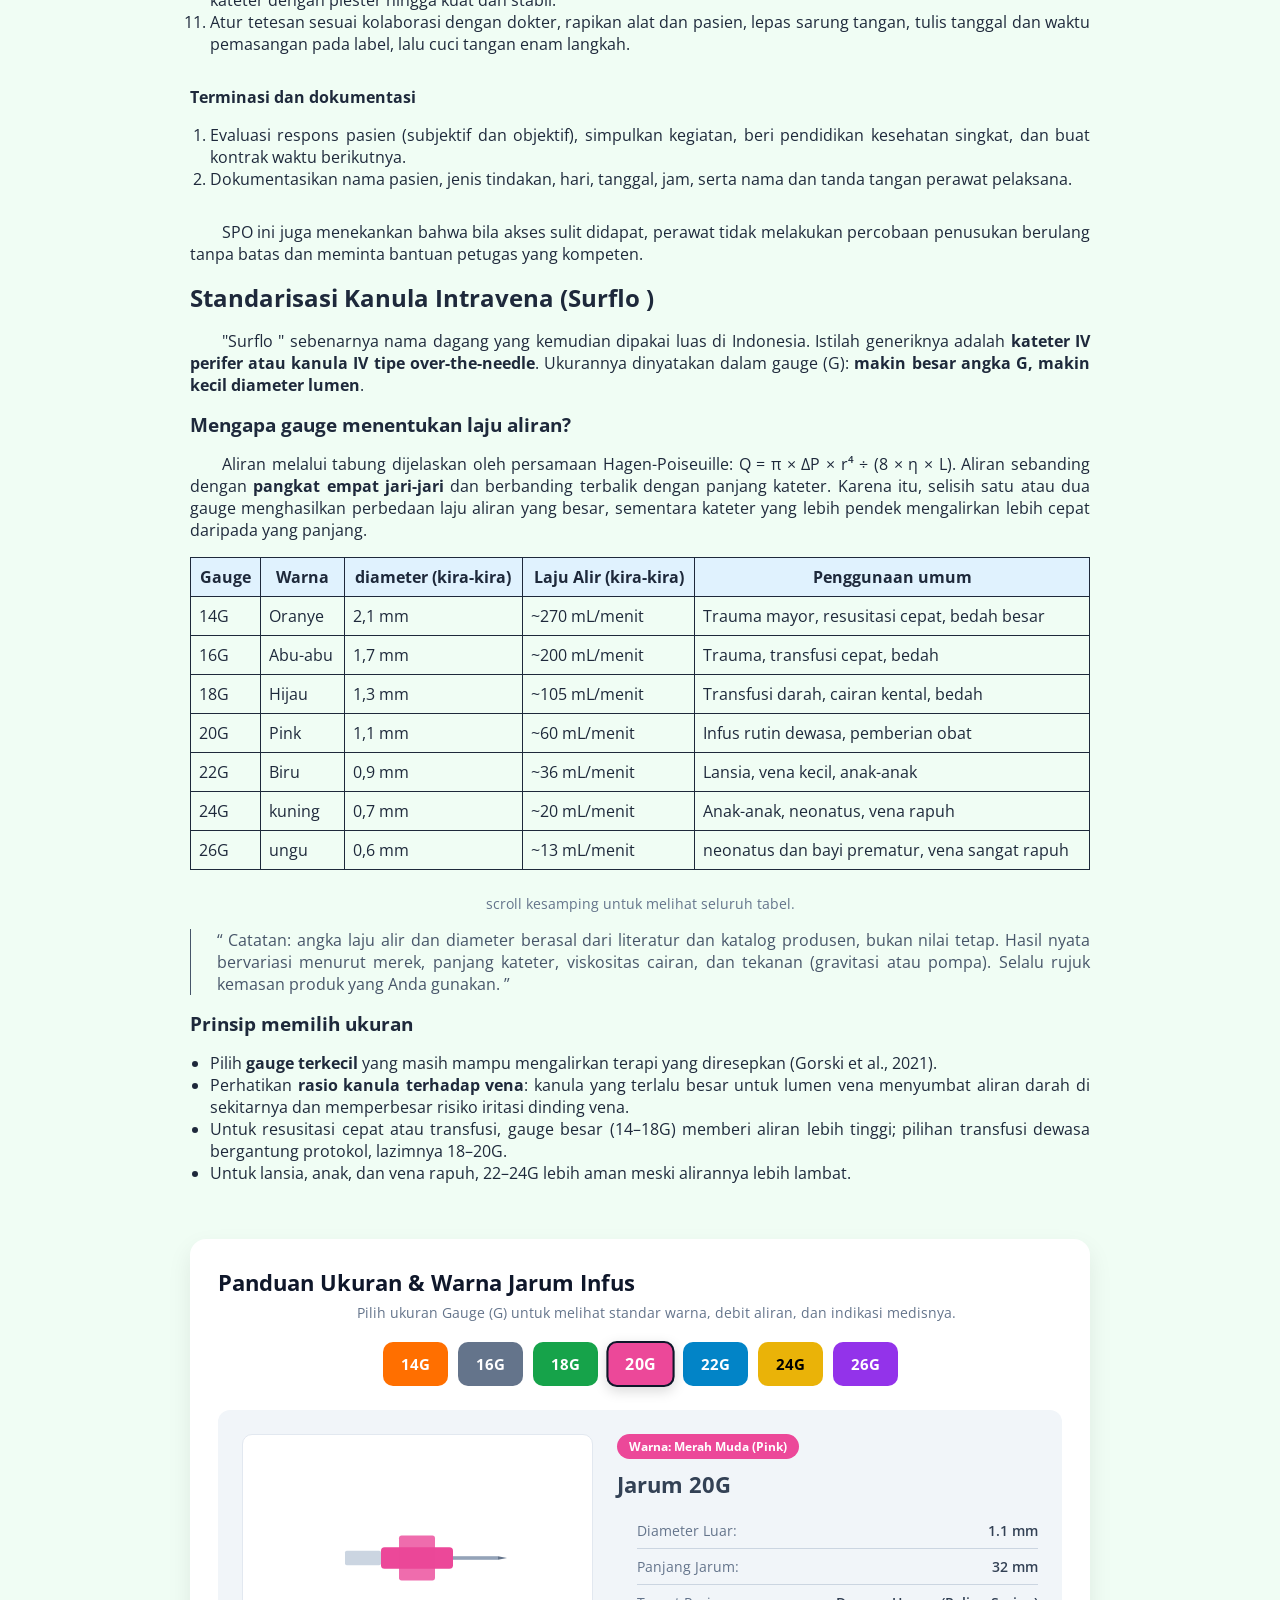
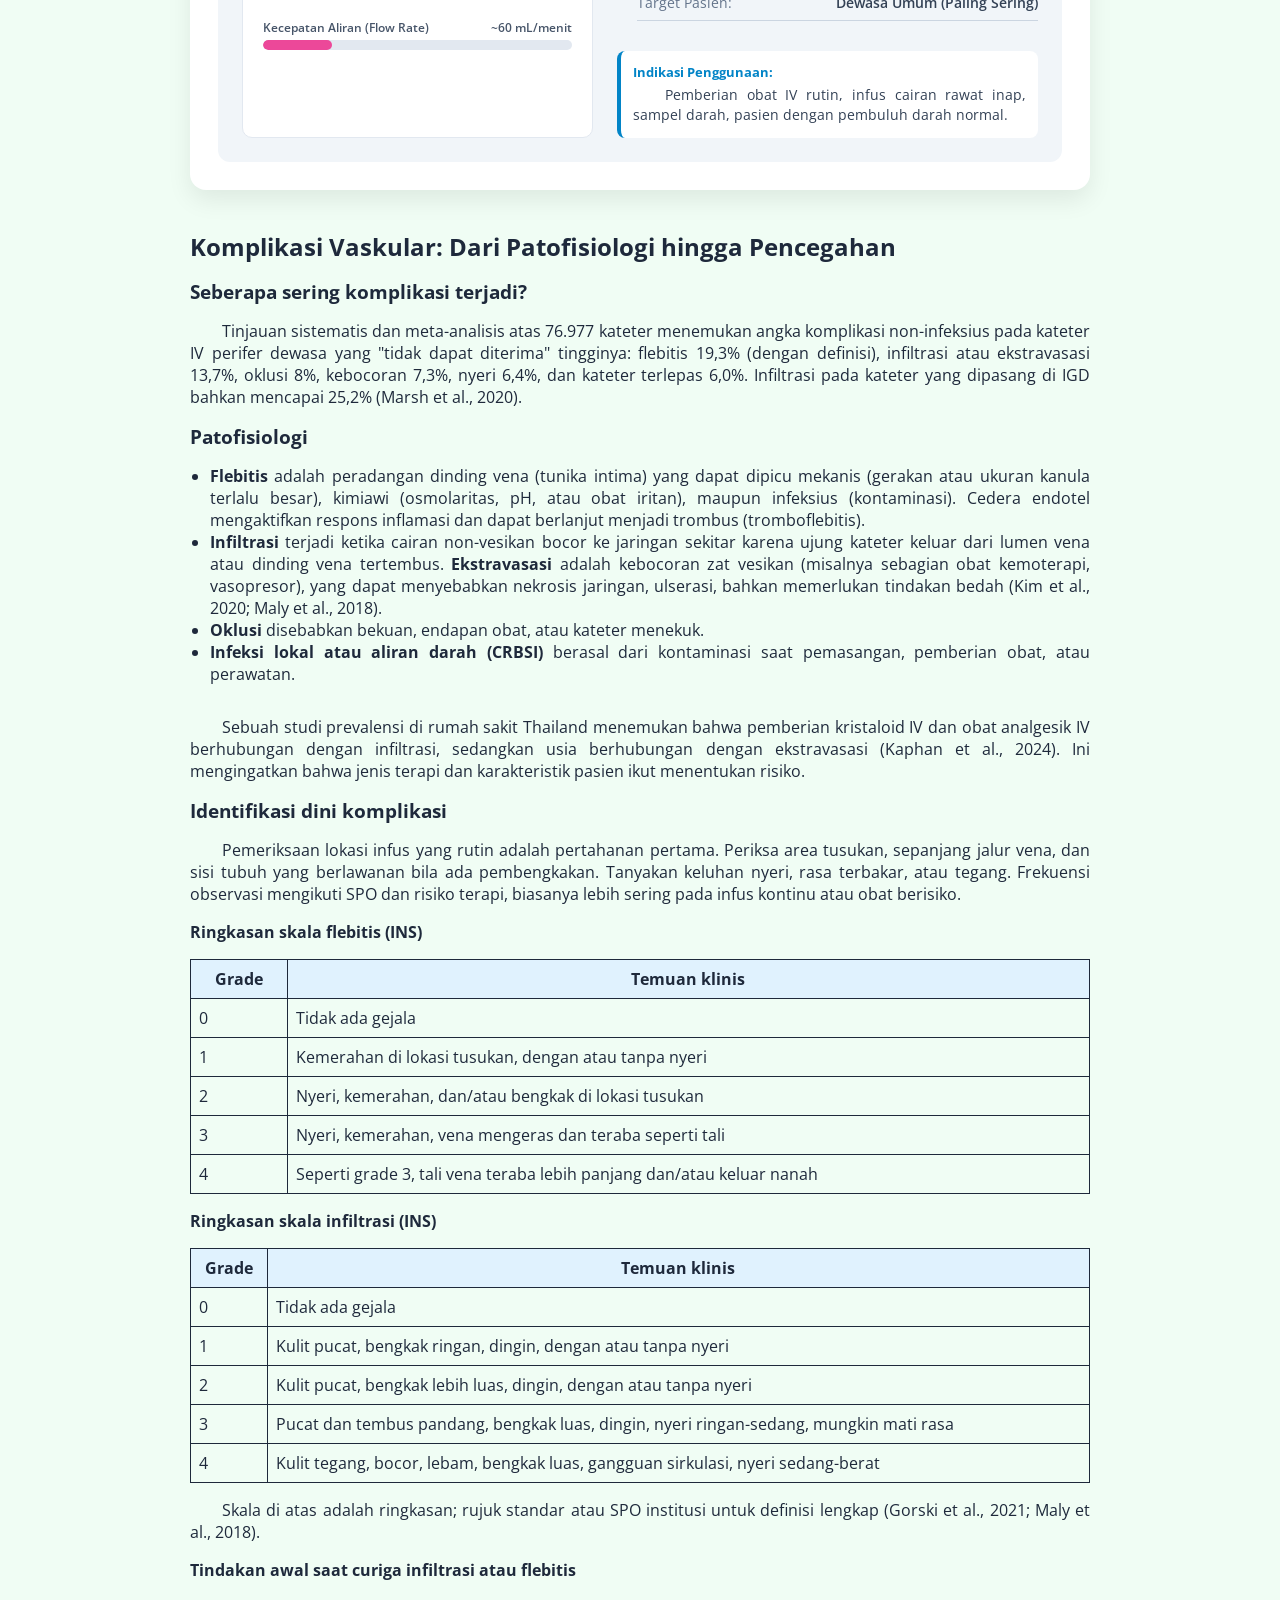
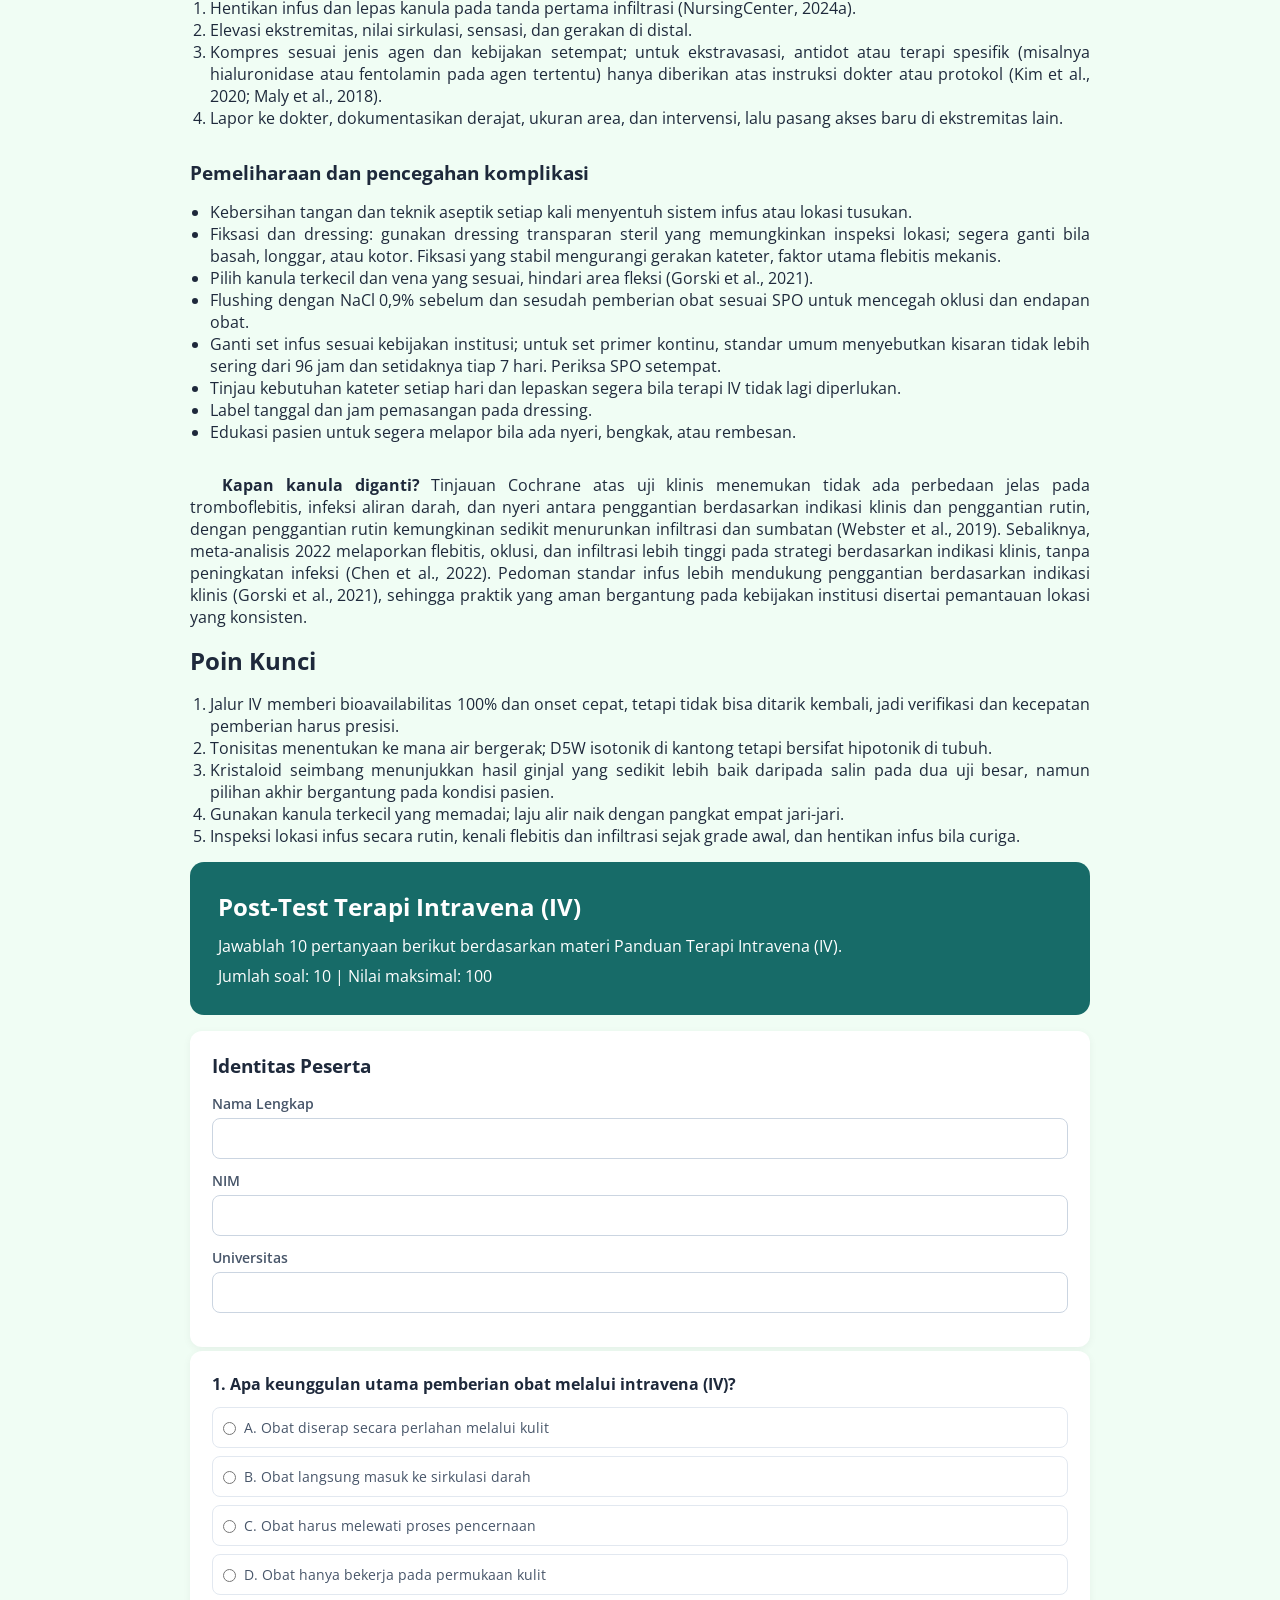
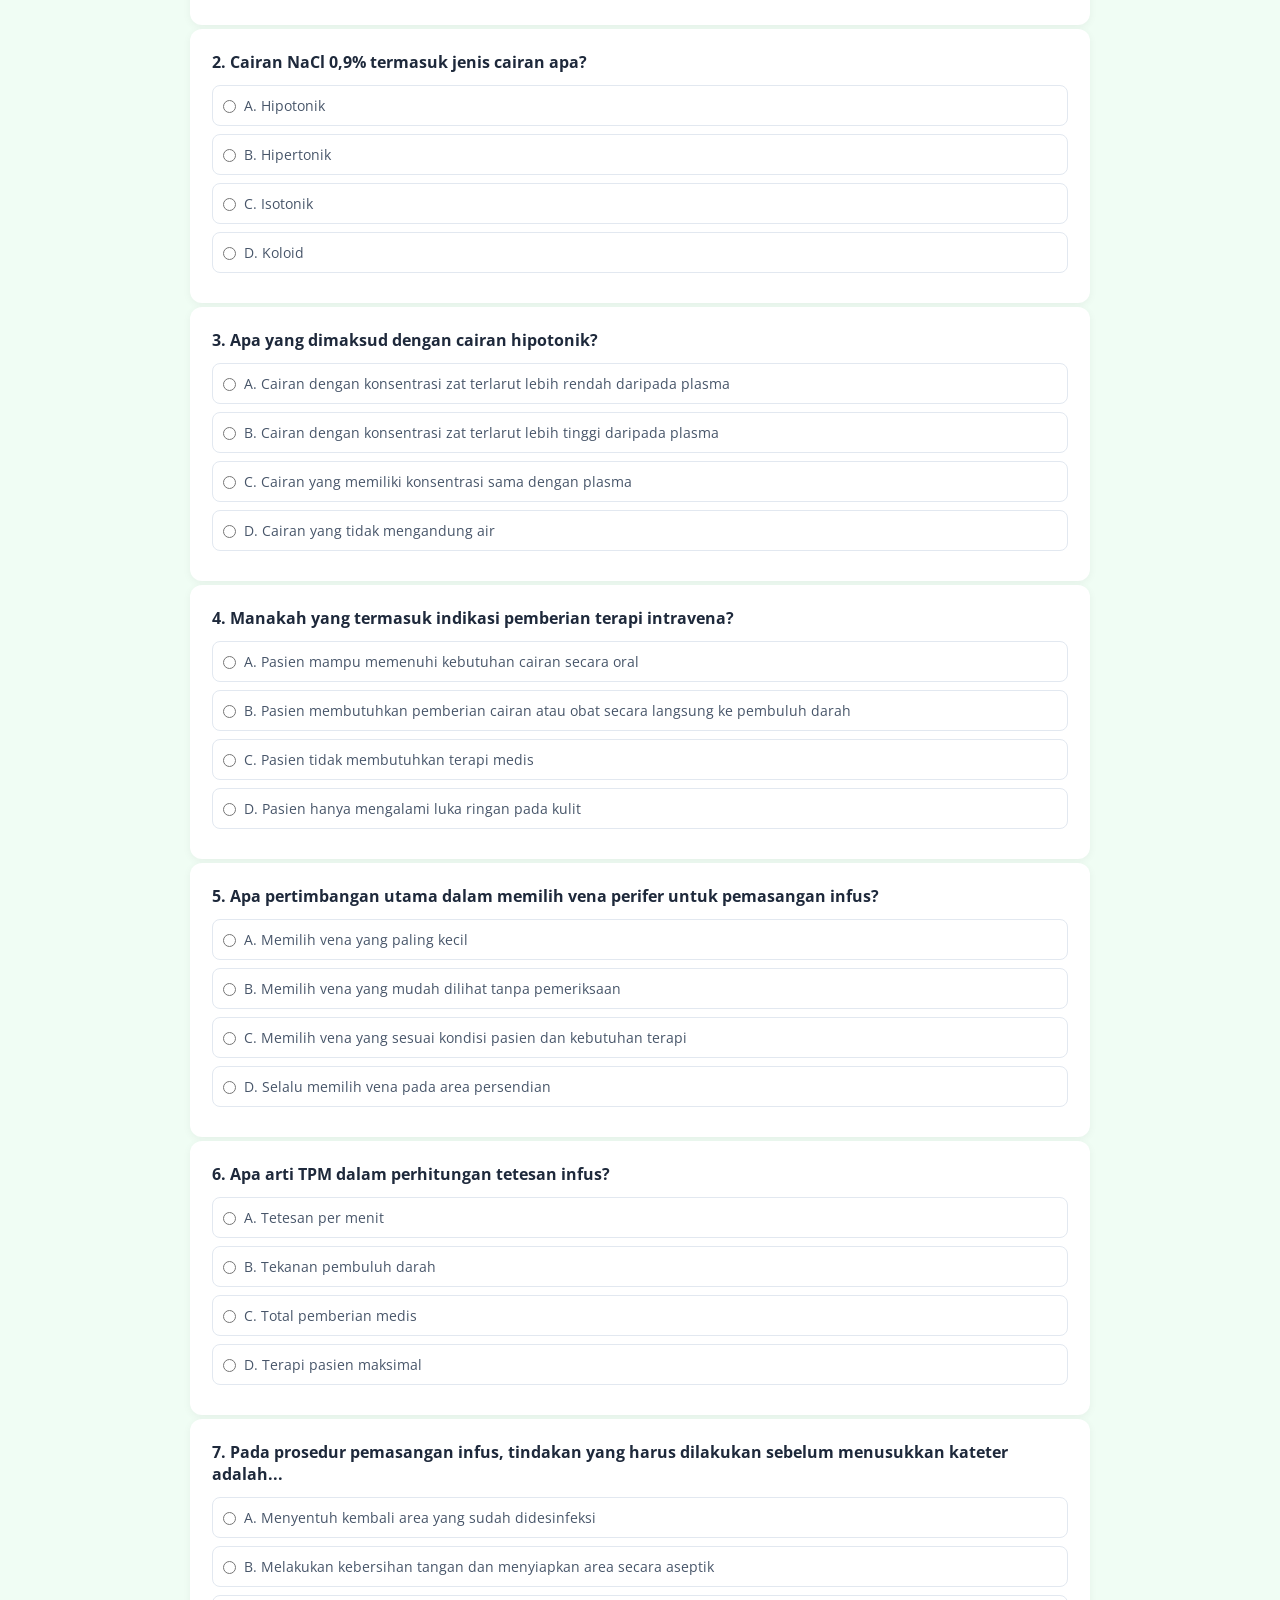
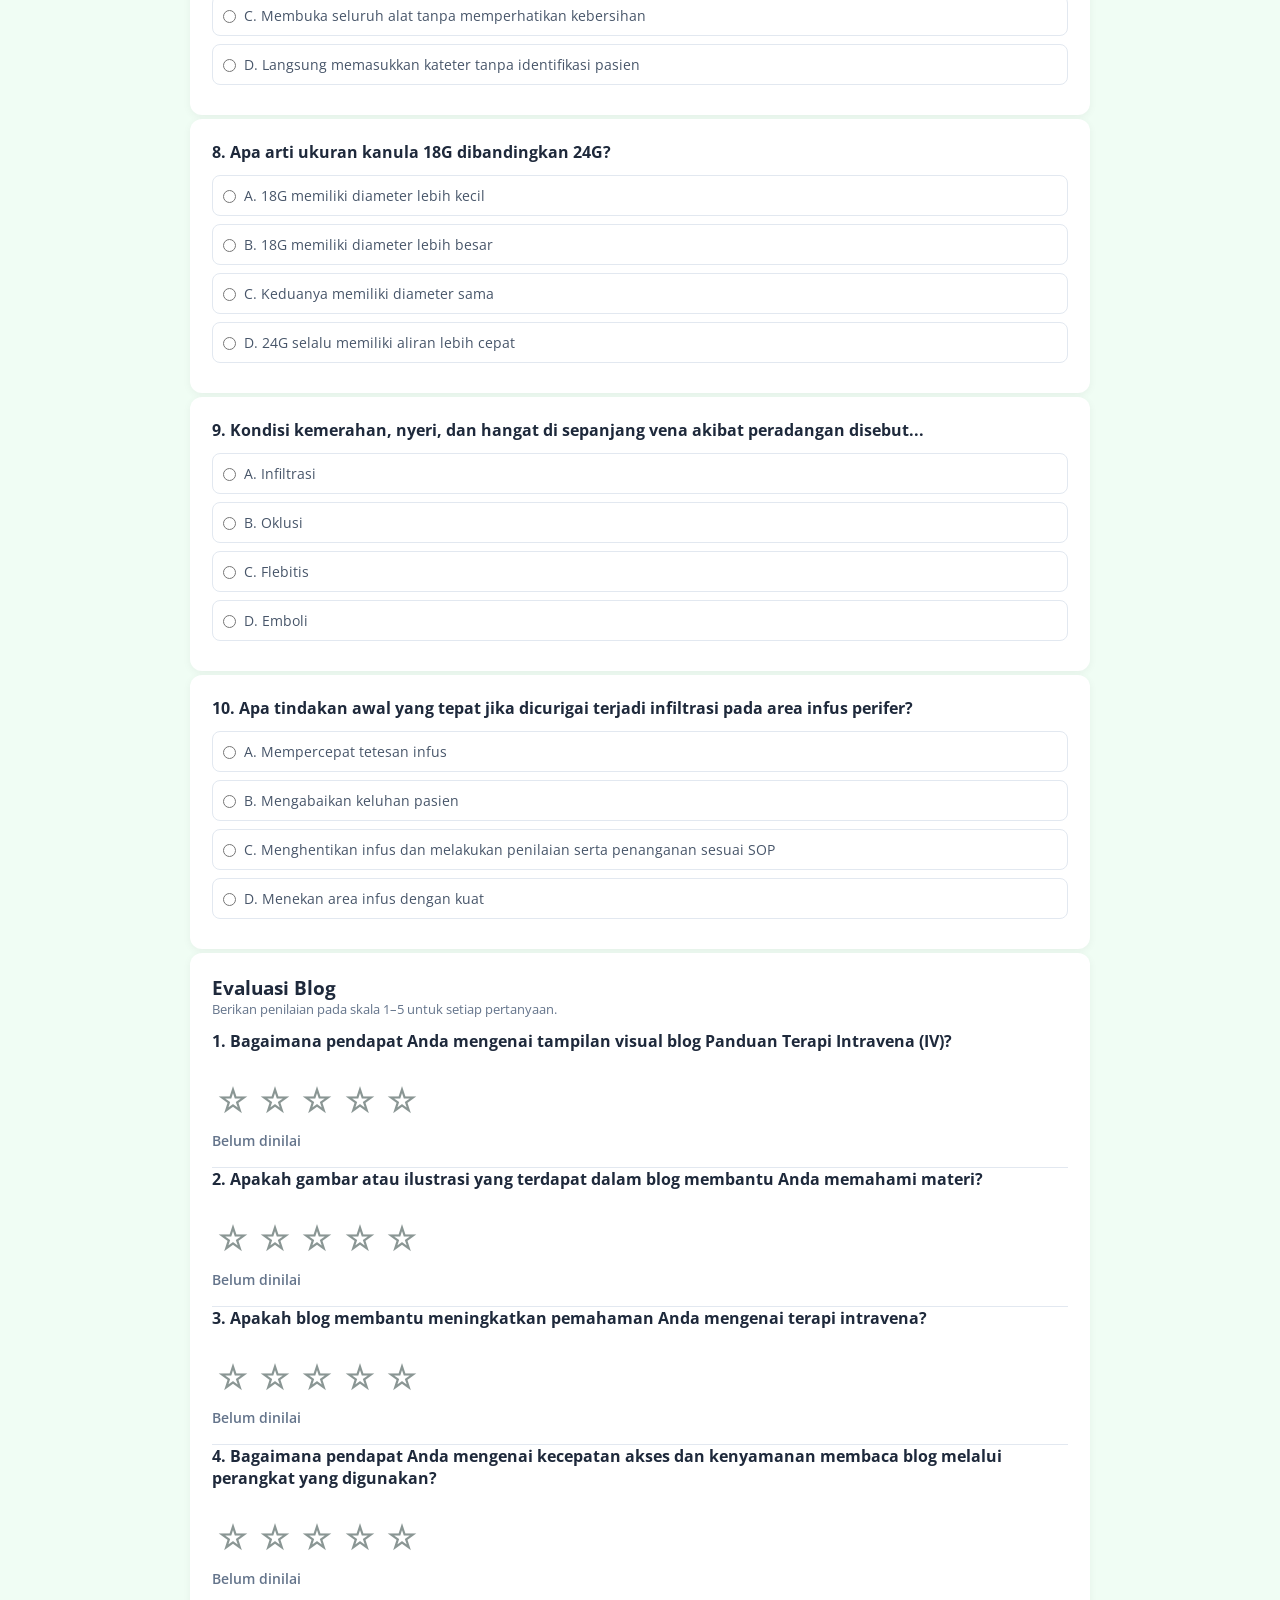
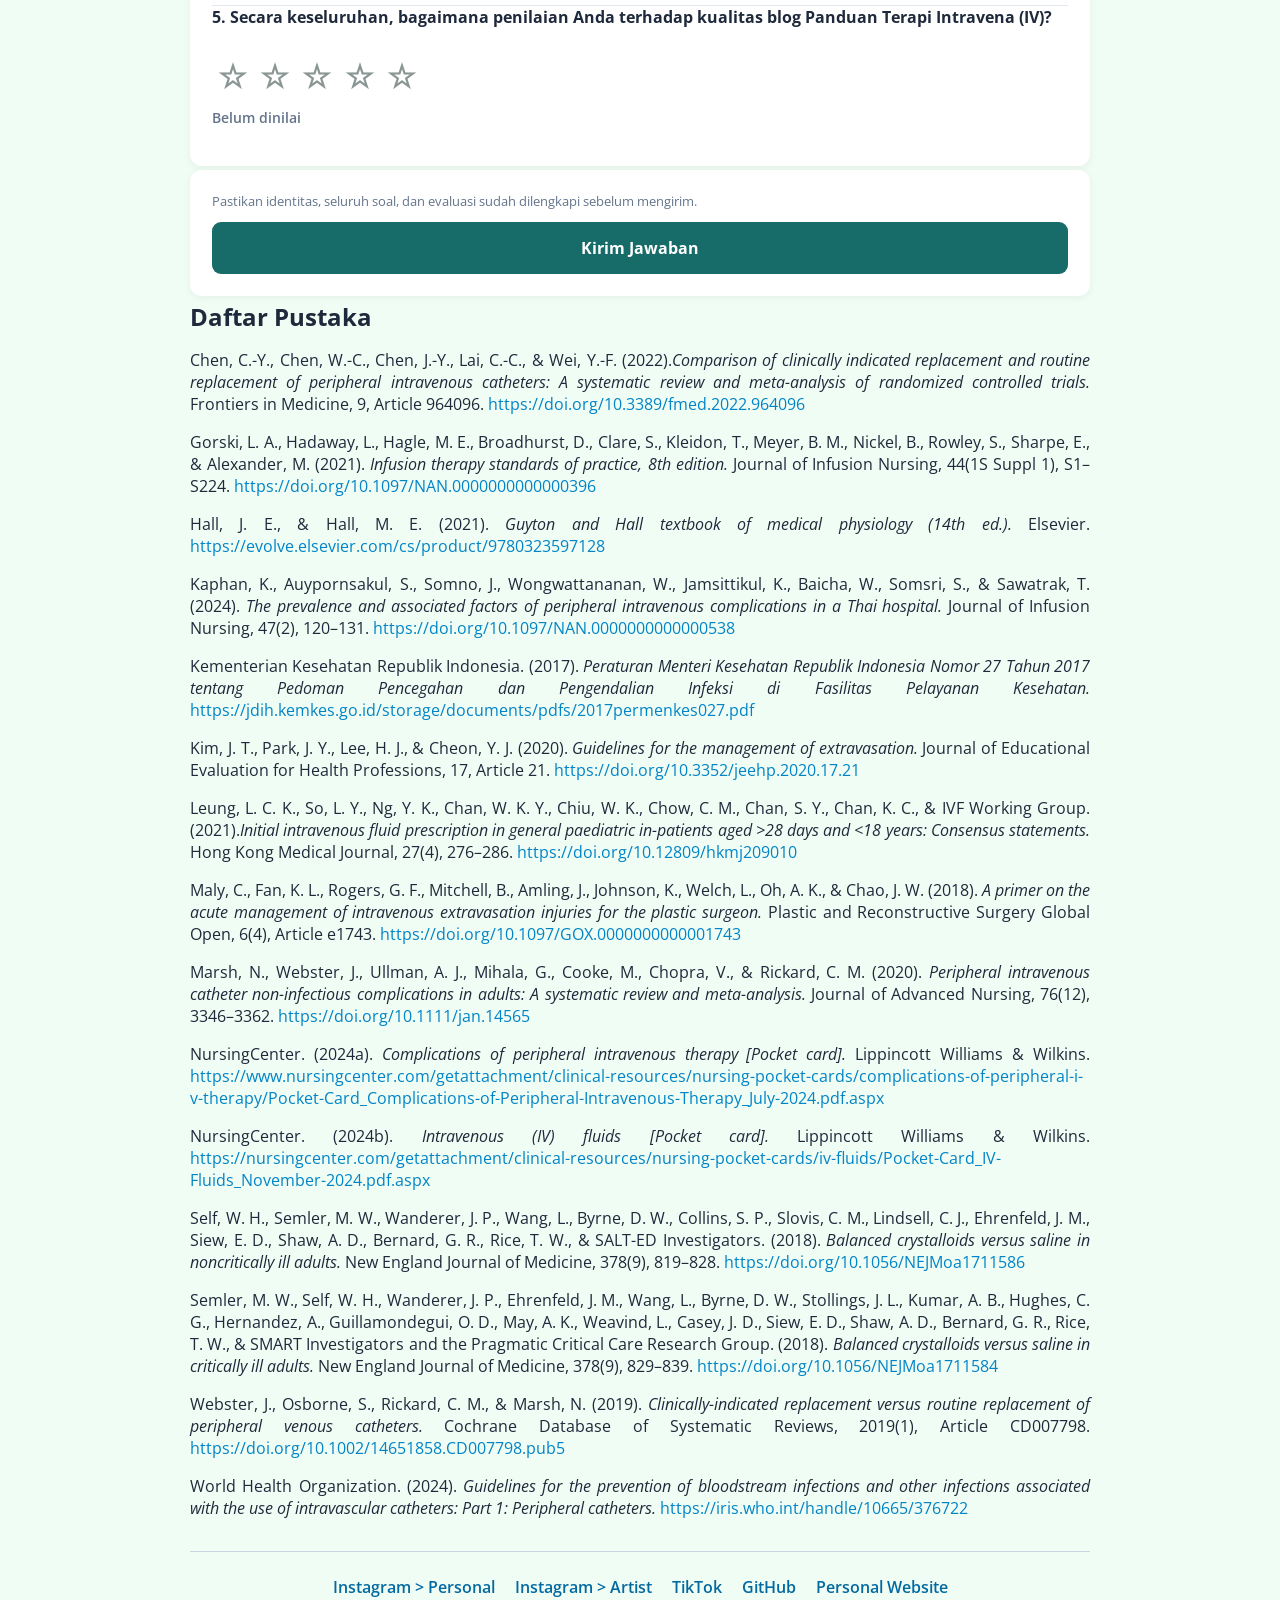
==== commit bf8999da: "y" ====
--- a/index.html
+++ b/index.html
@@ -21,7 +21,9 @@
         Panduan Terapi Intravena (IV): Dari Jenis Cairan, Pemilihan Jalur Vena,
         Hingga Pencegahan Komplikasi
       </h1>
-
+      <figcaption style="text-align: left">
+        6 November 2026 - pixeliabuggycanvas
+      </figcaption>
       <table class="author-info">
         <tr>
           <td class="title">Penulis</td>
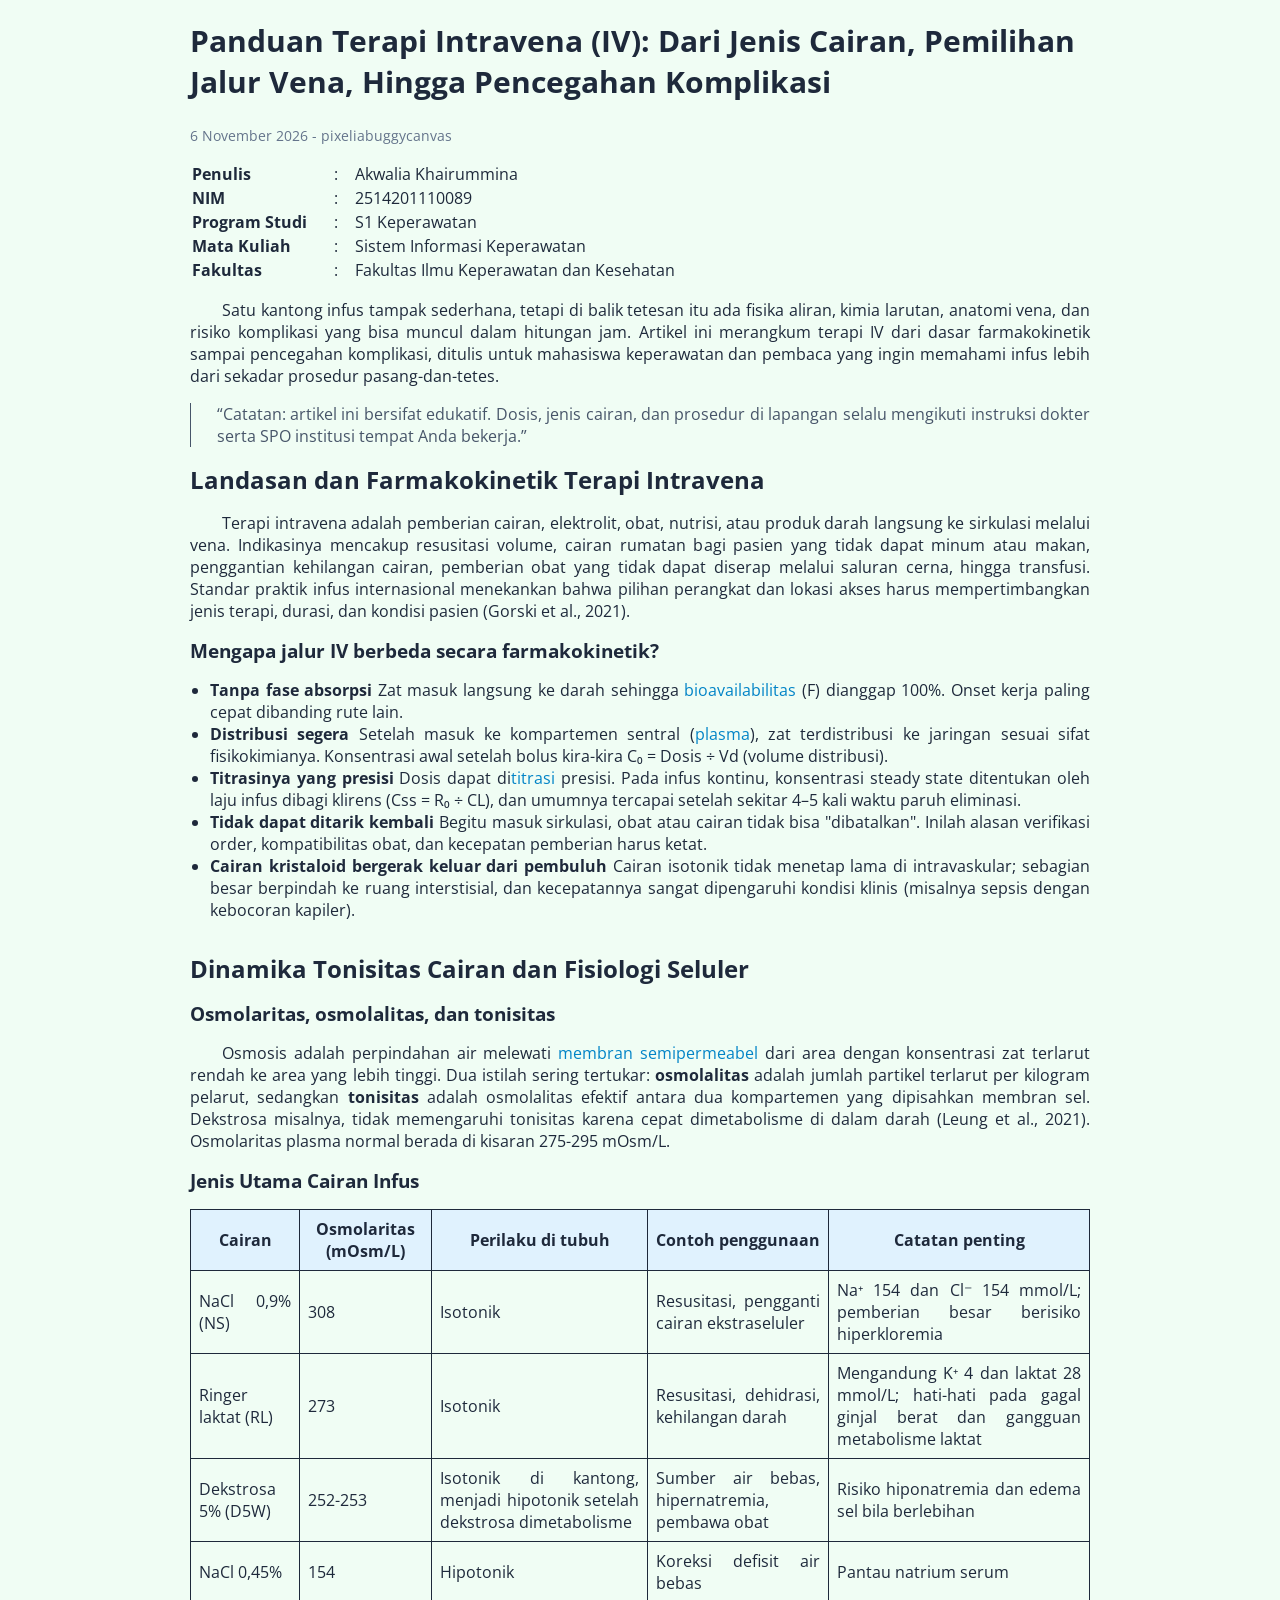
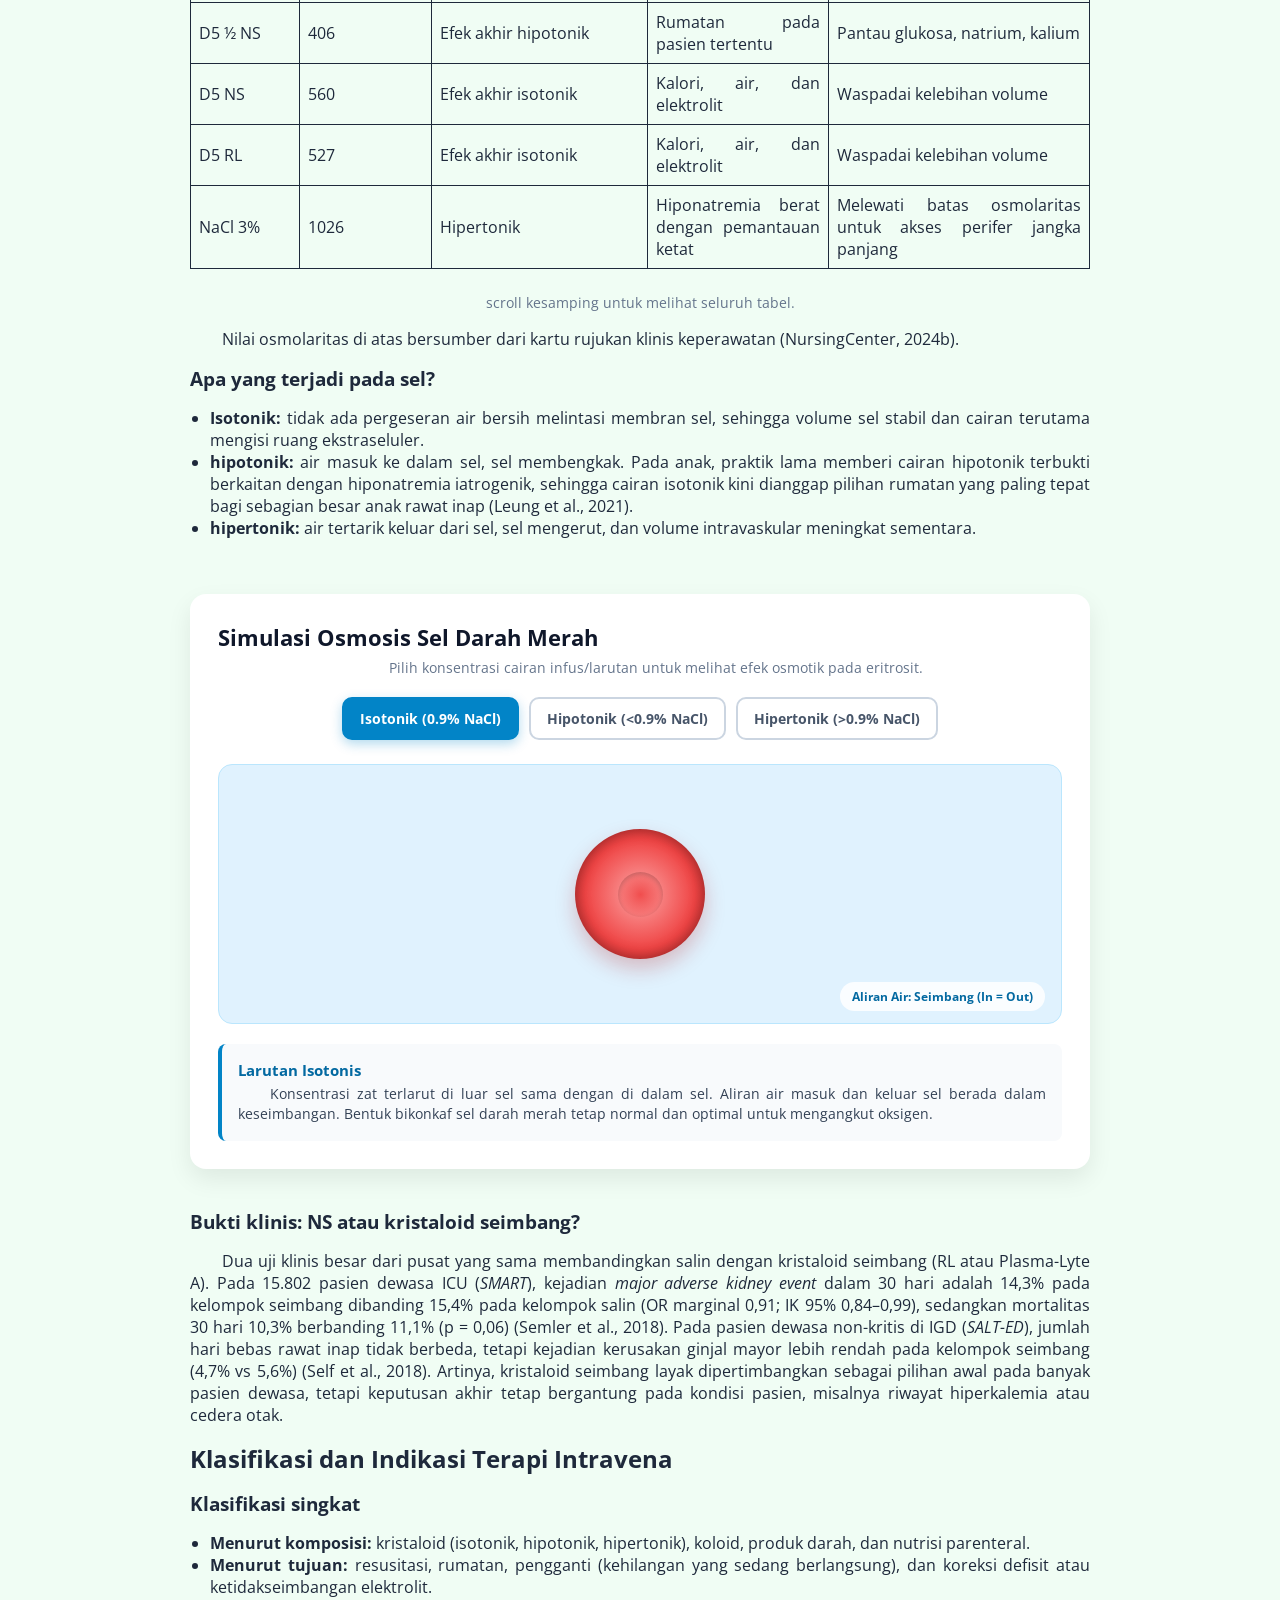
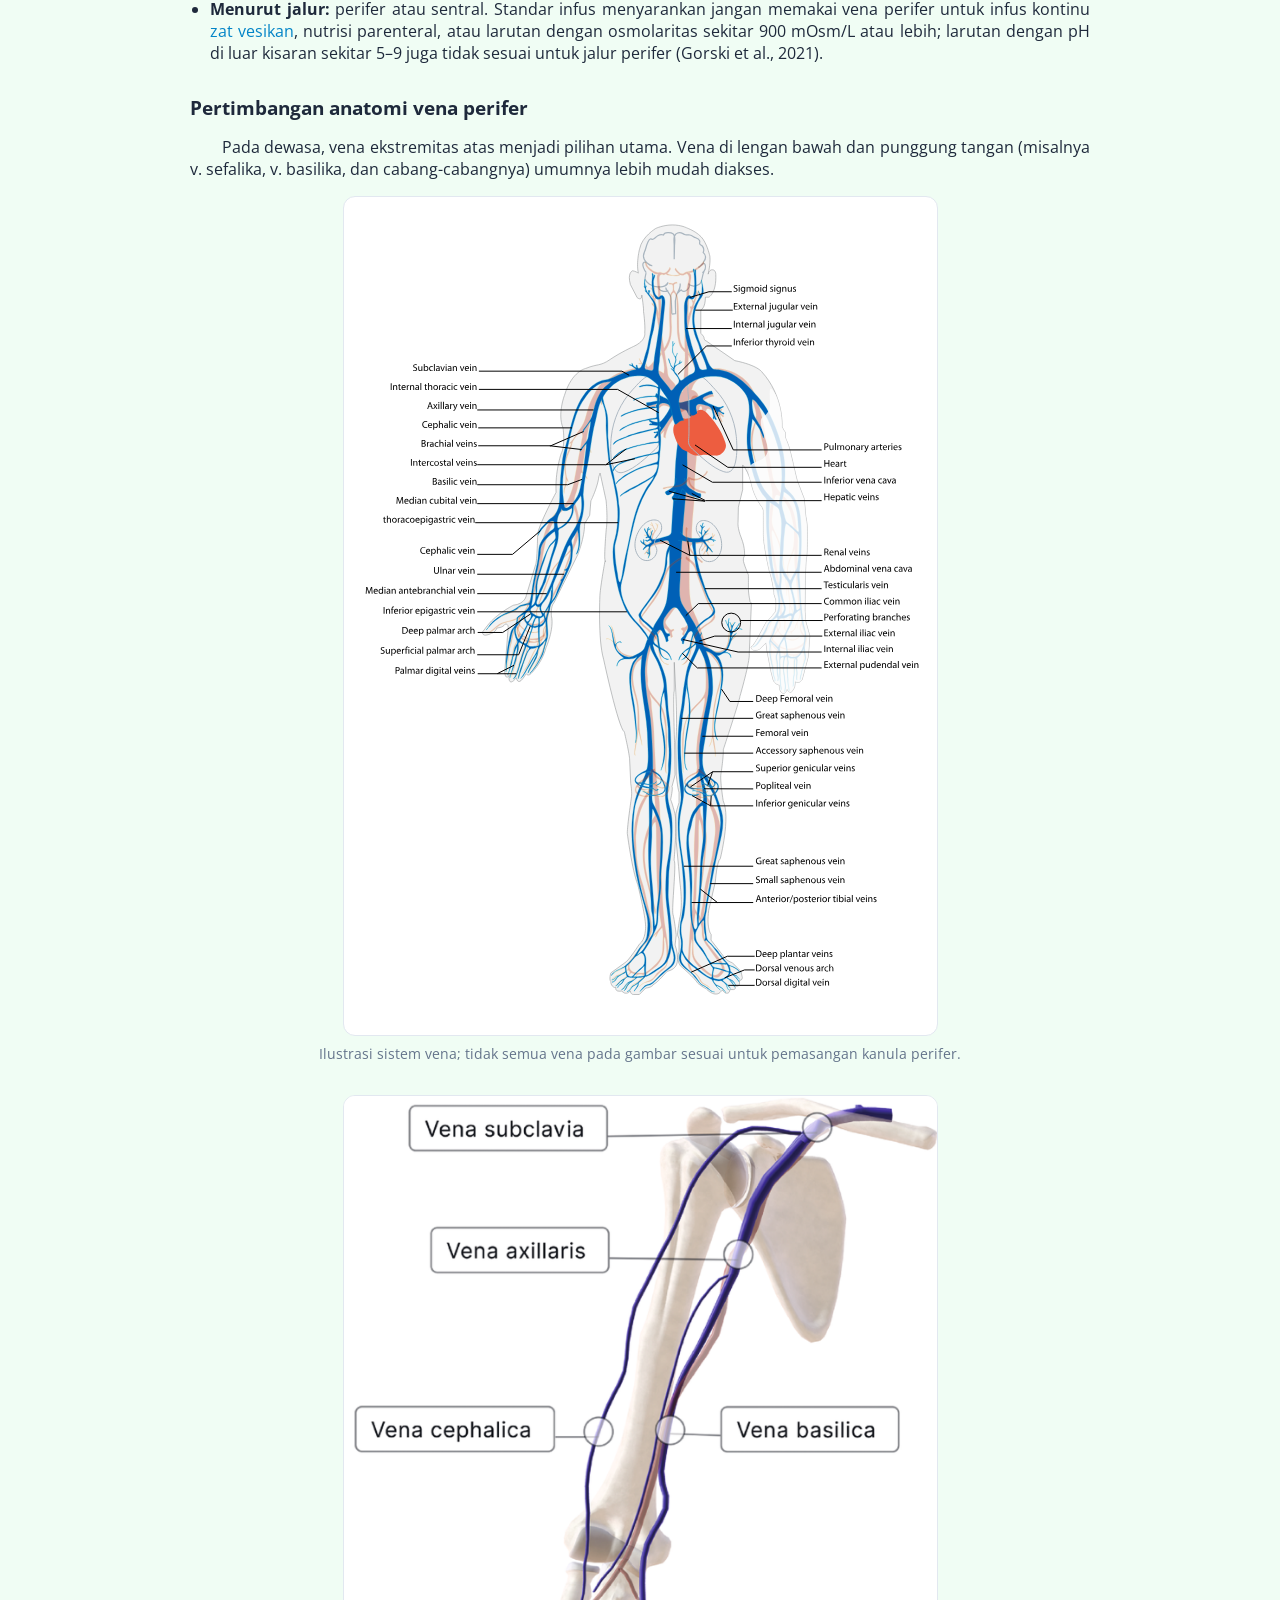
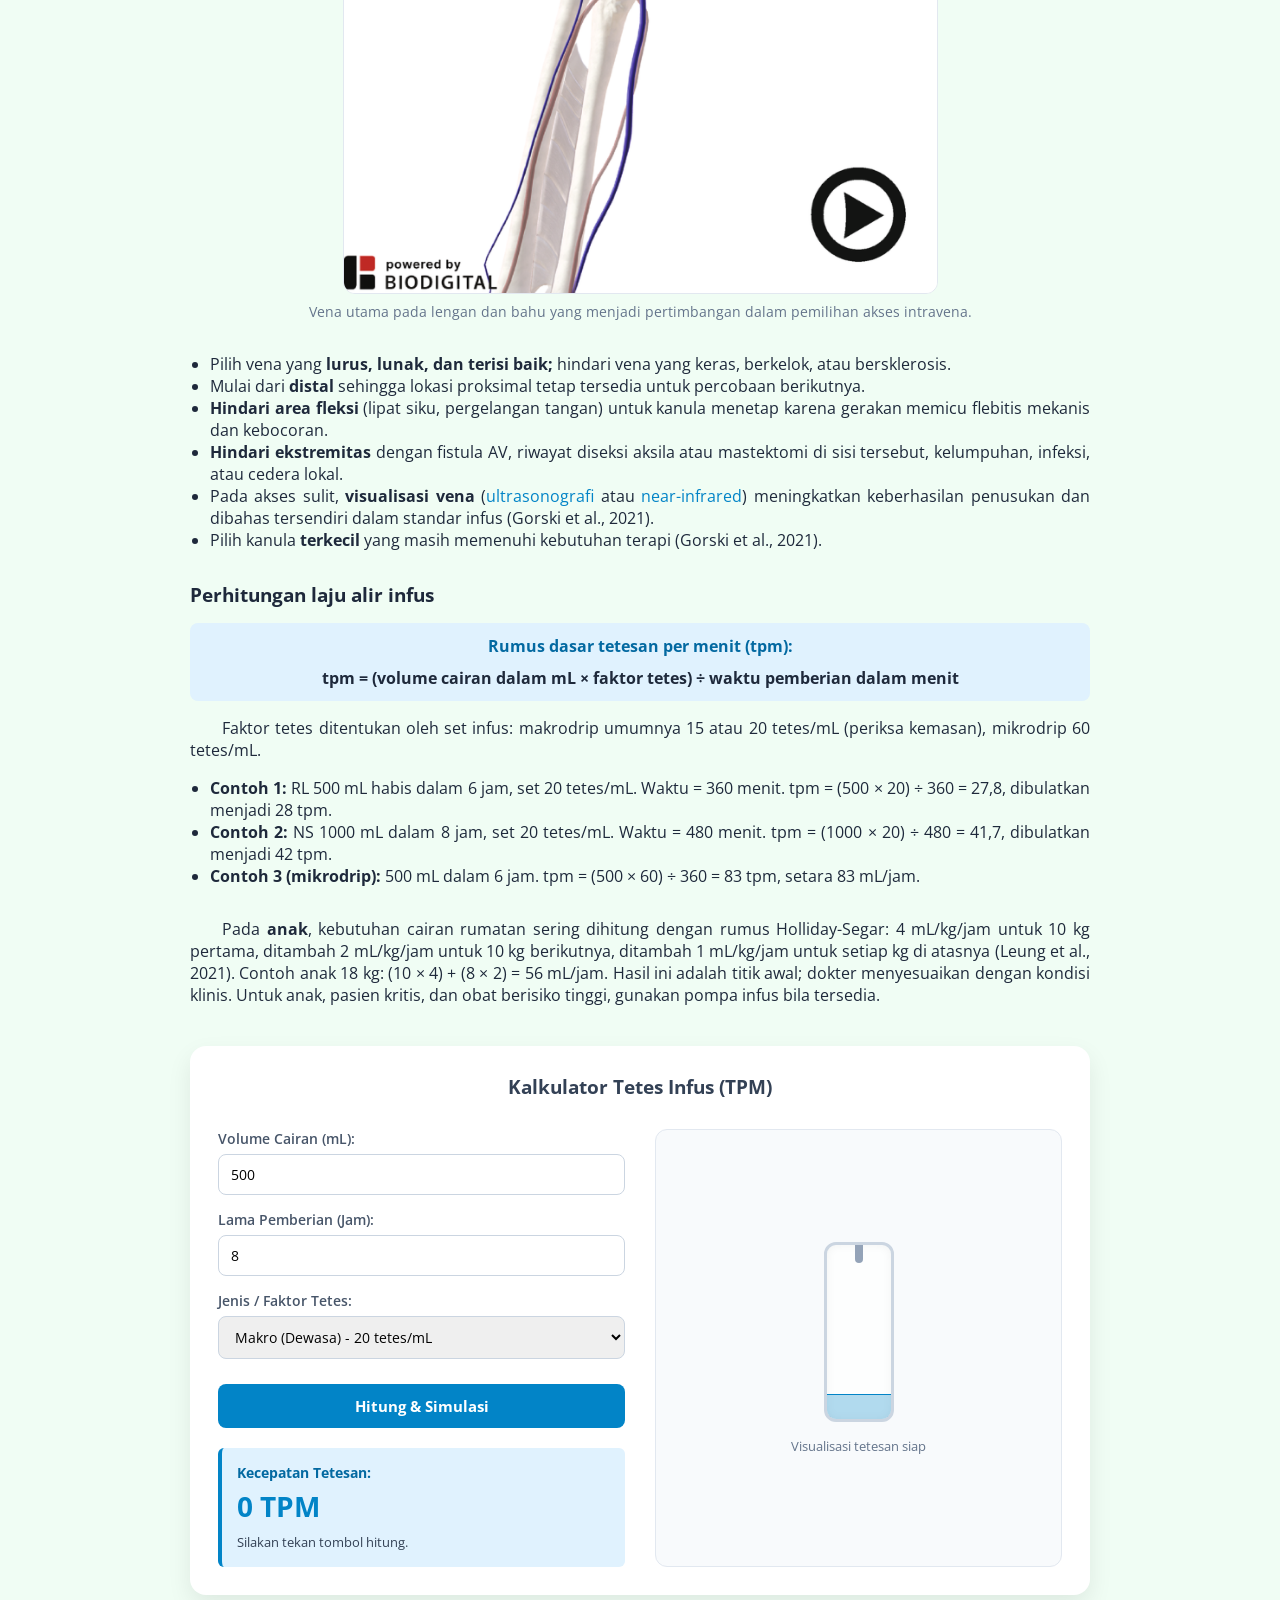
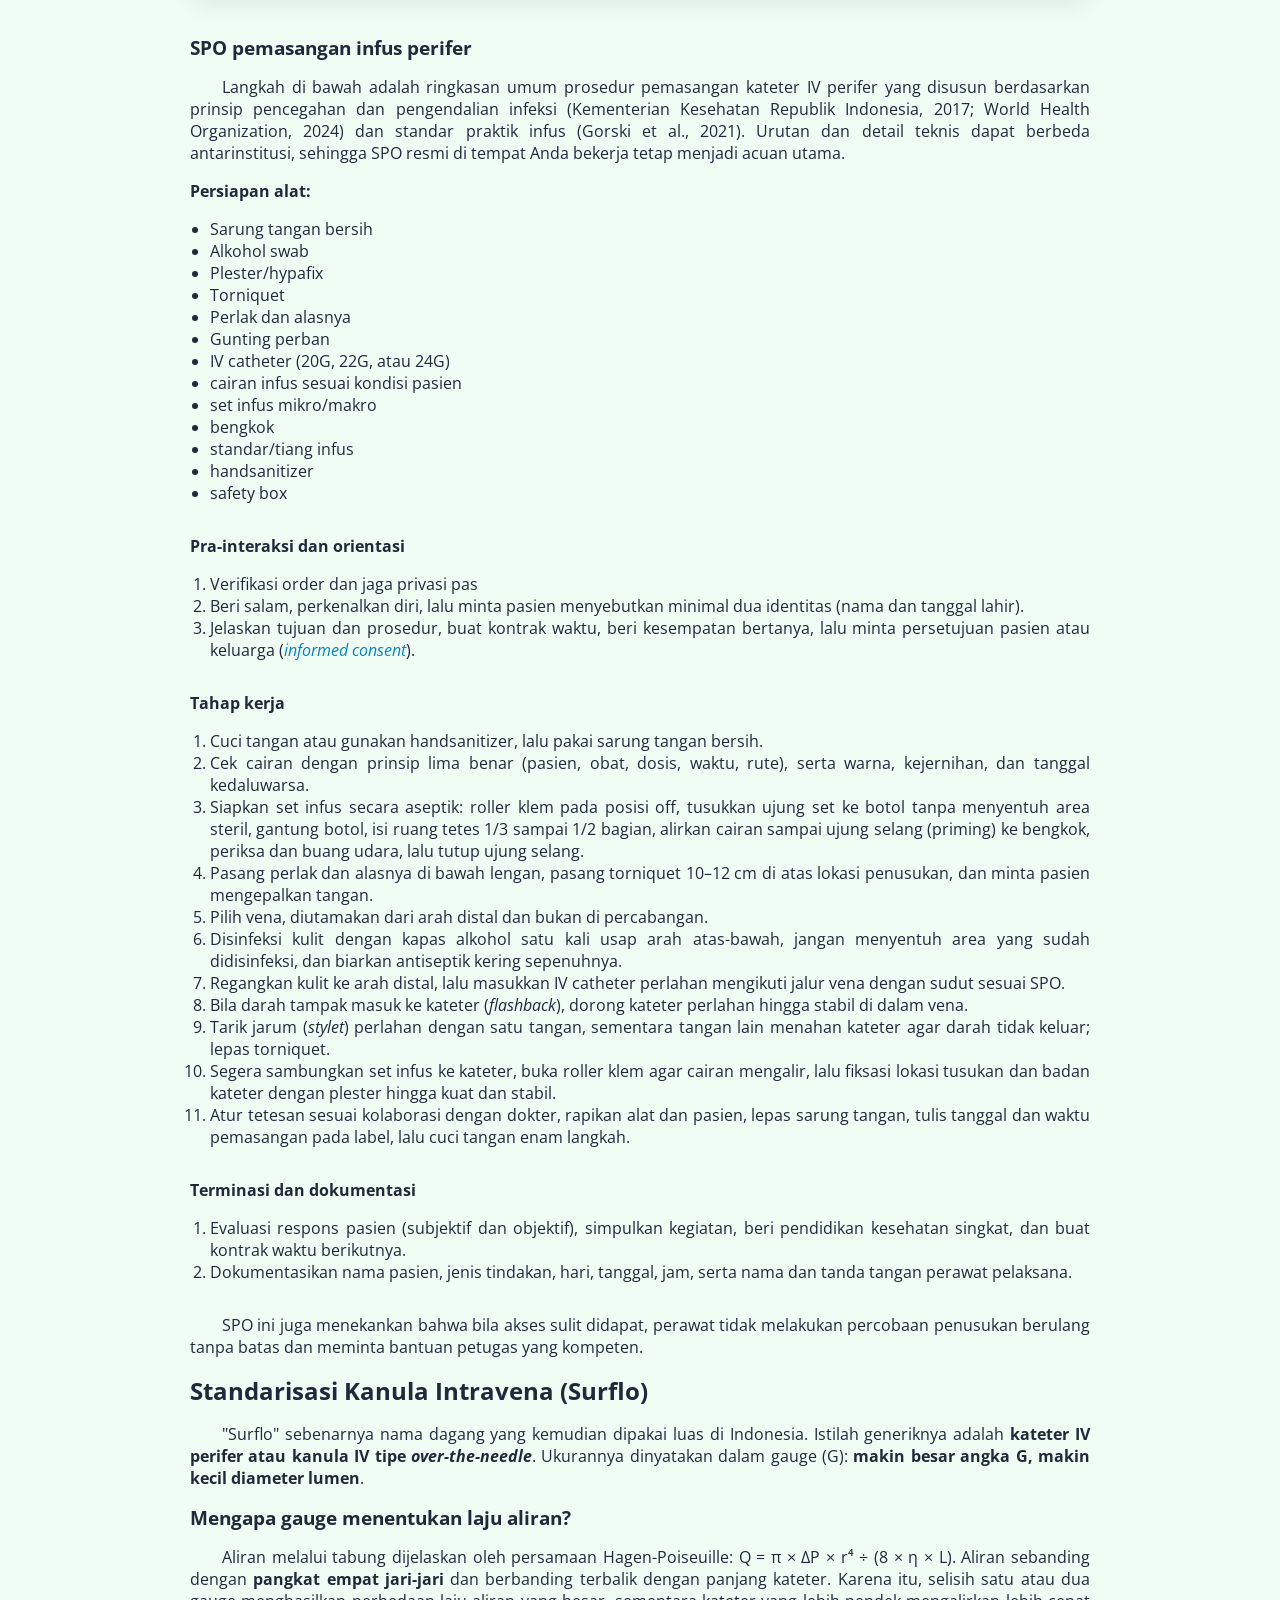
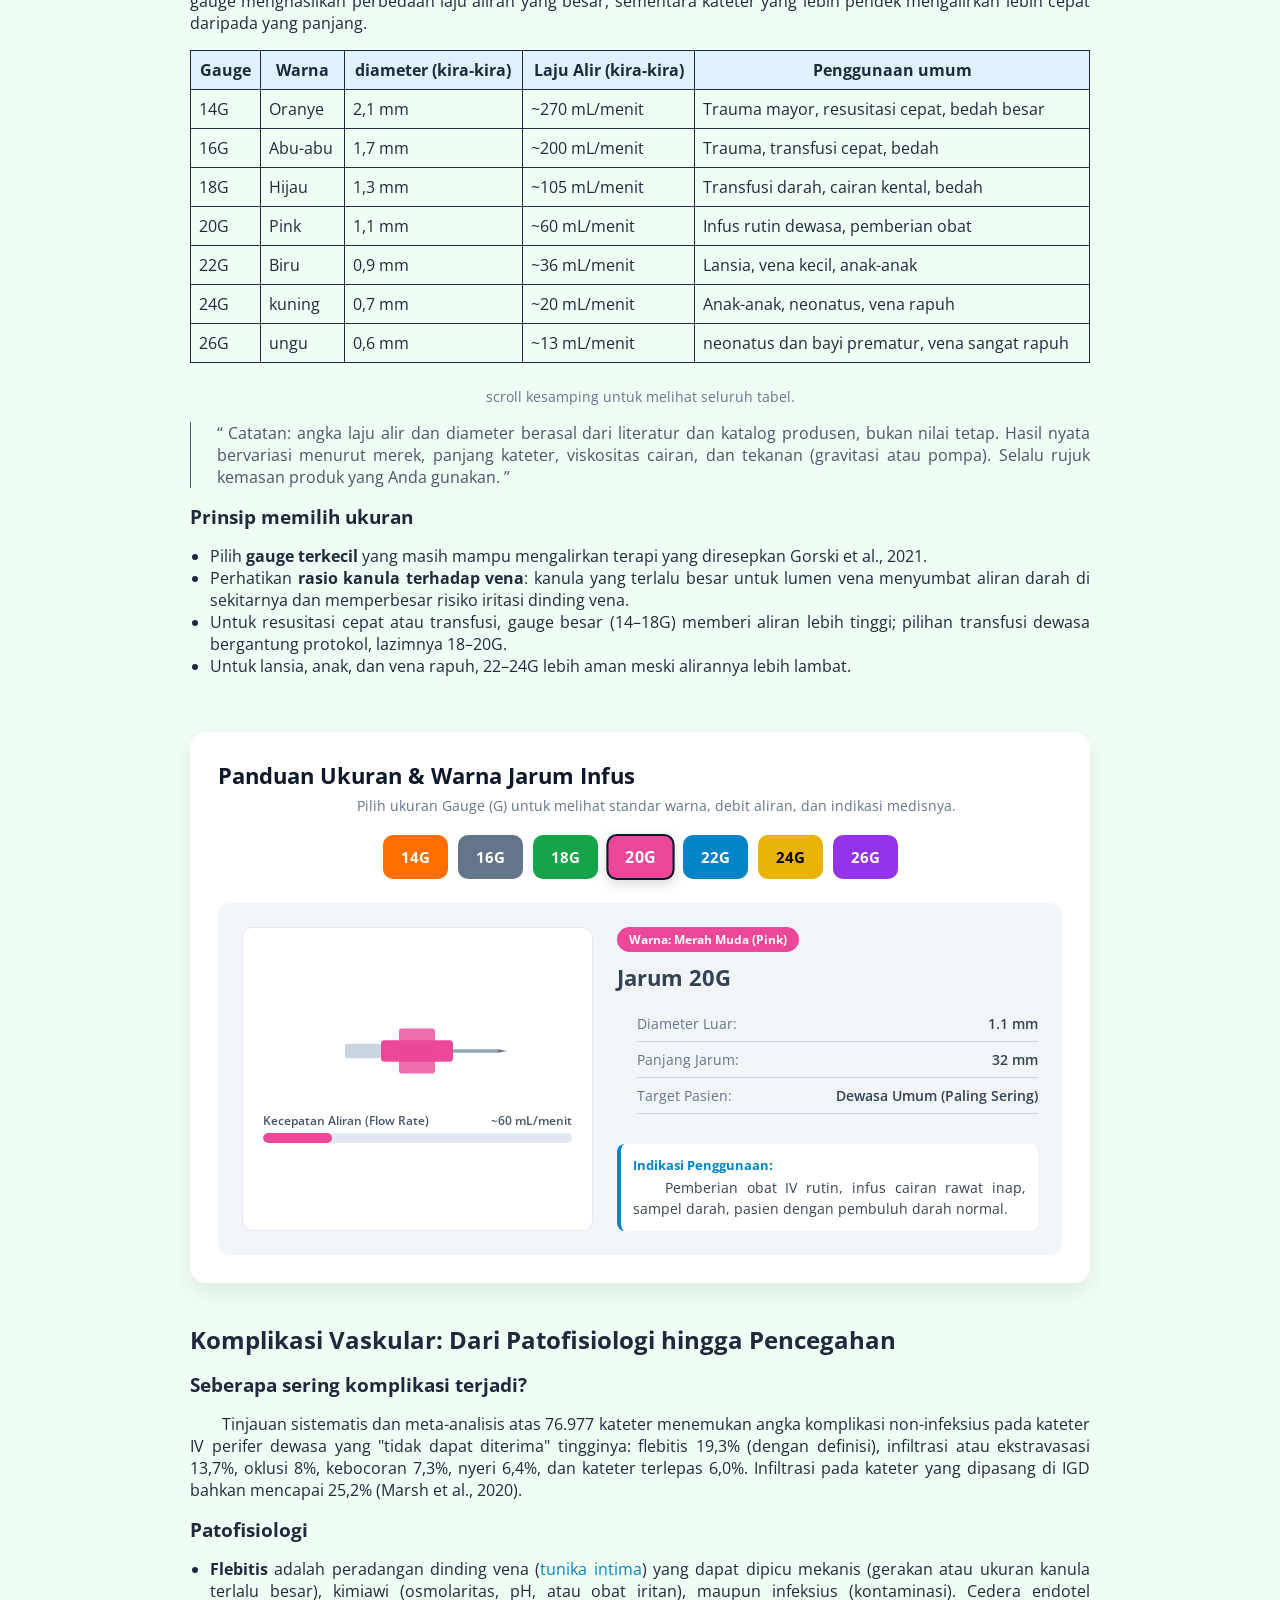
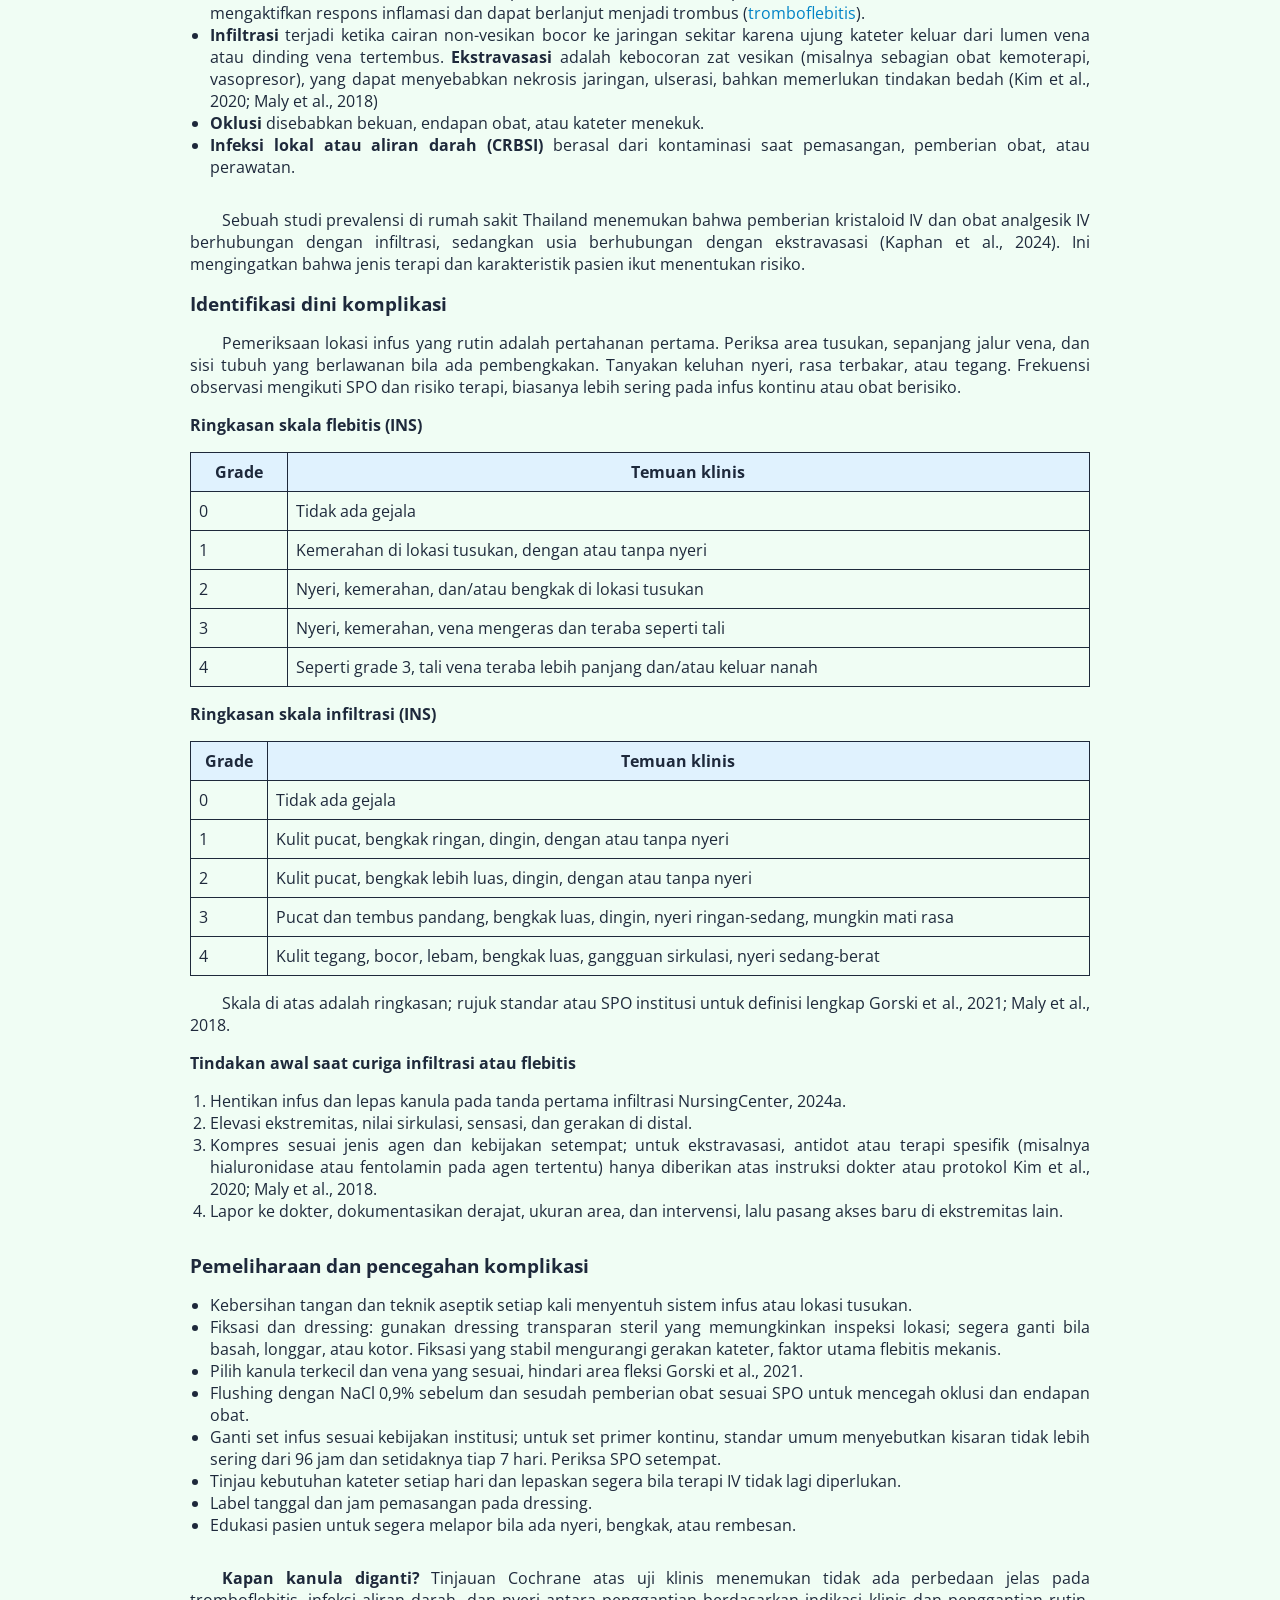
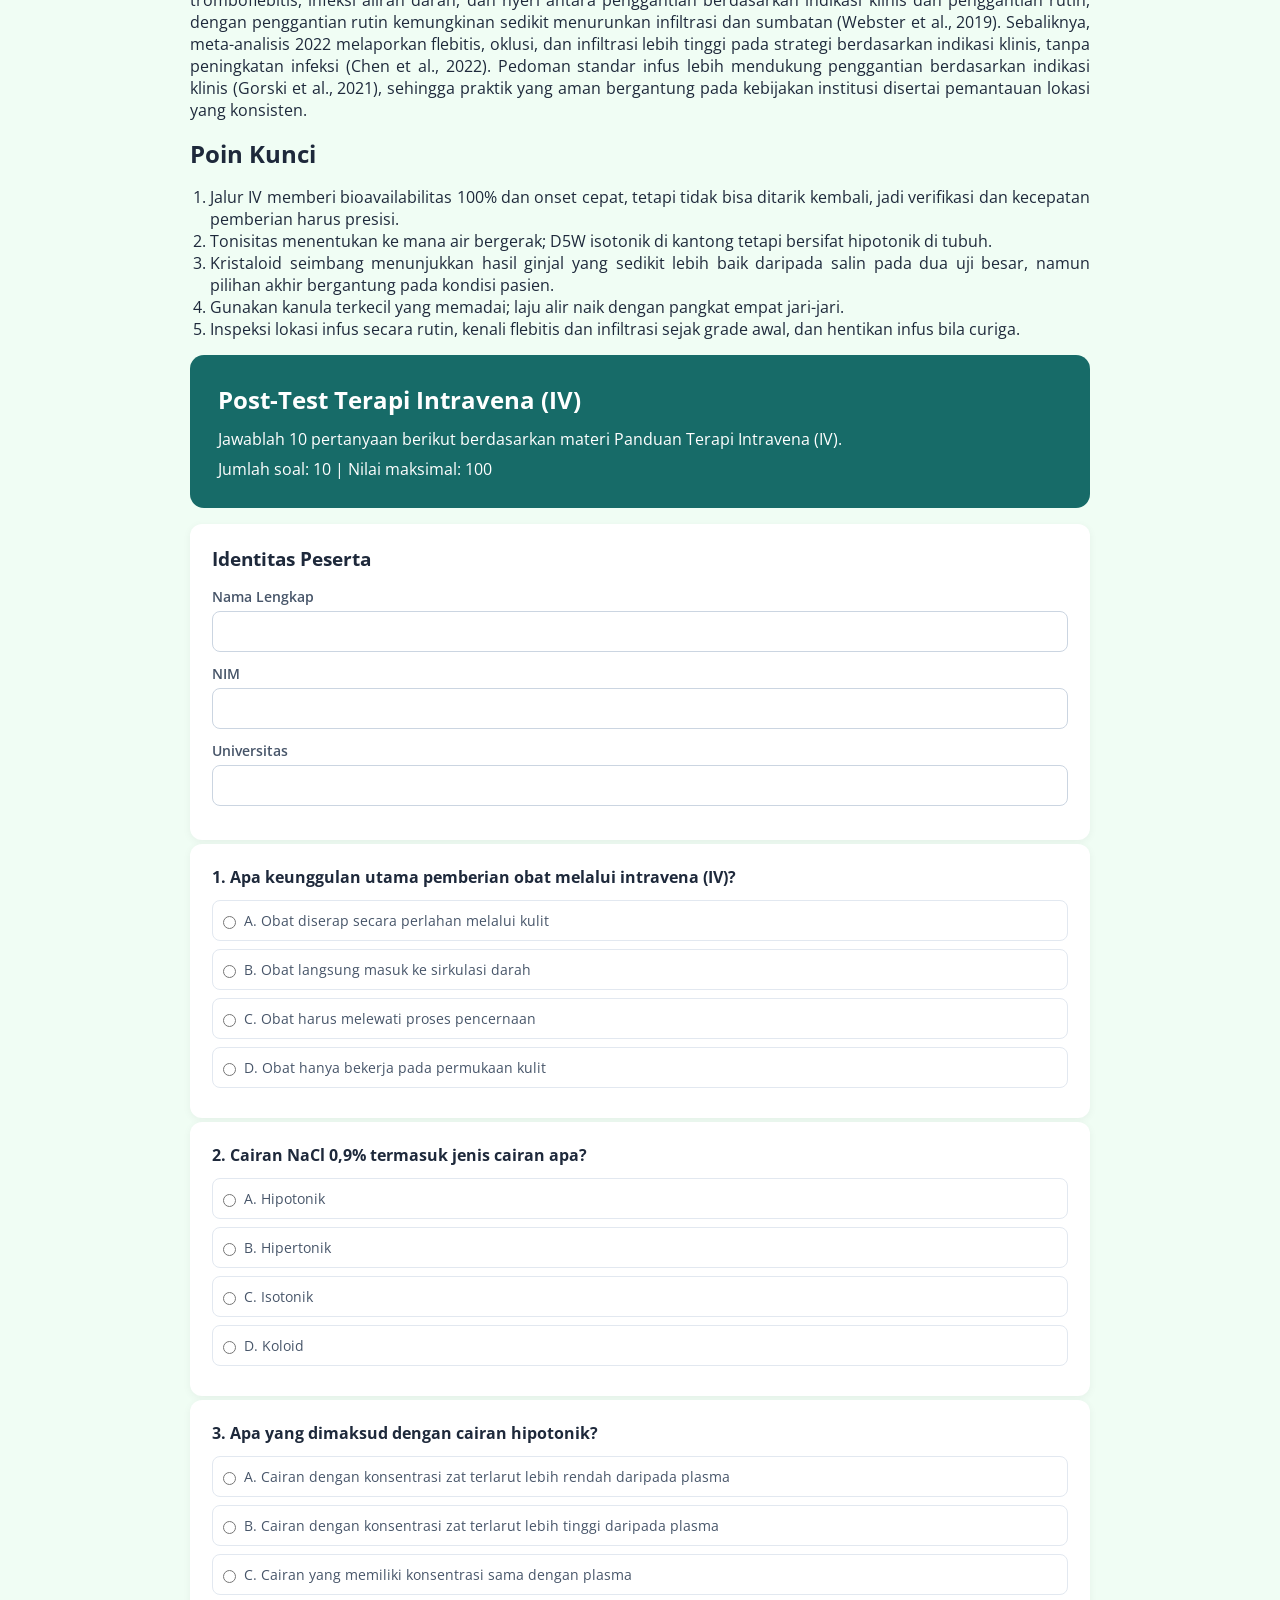
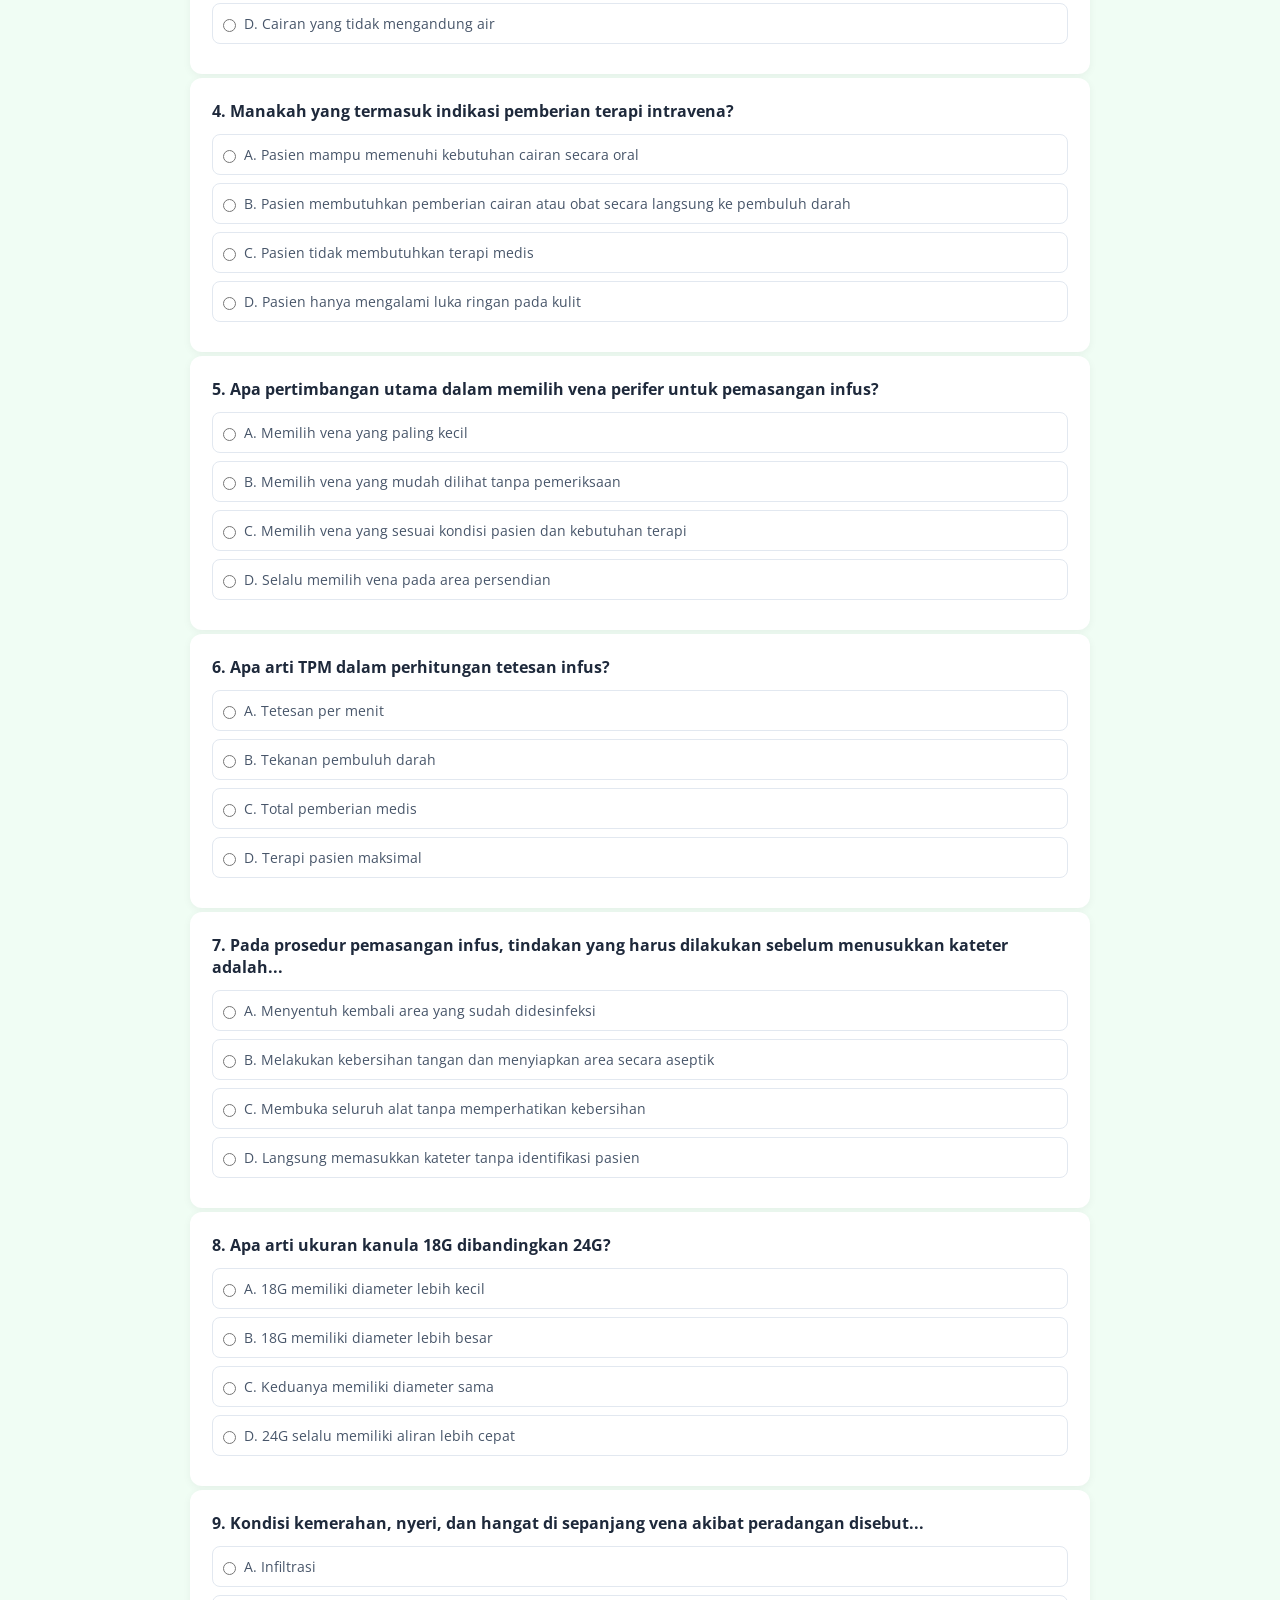
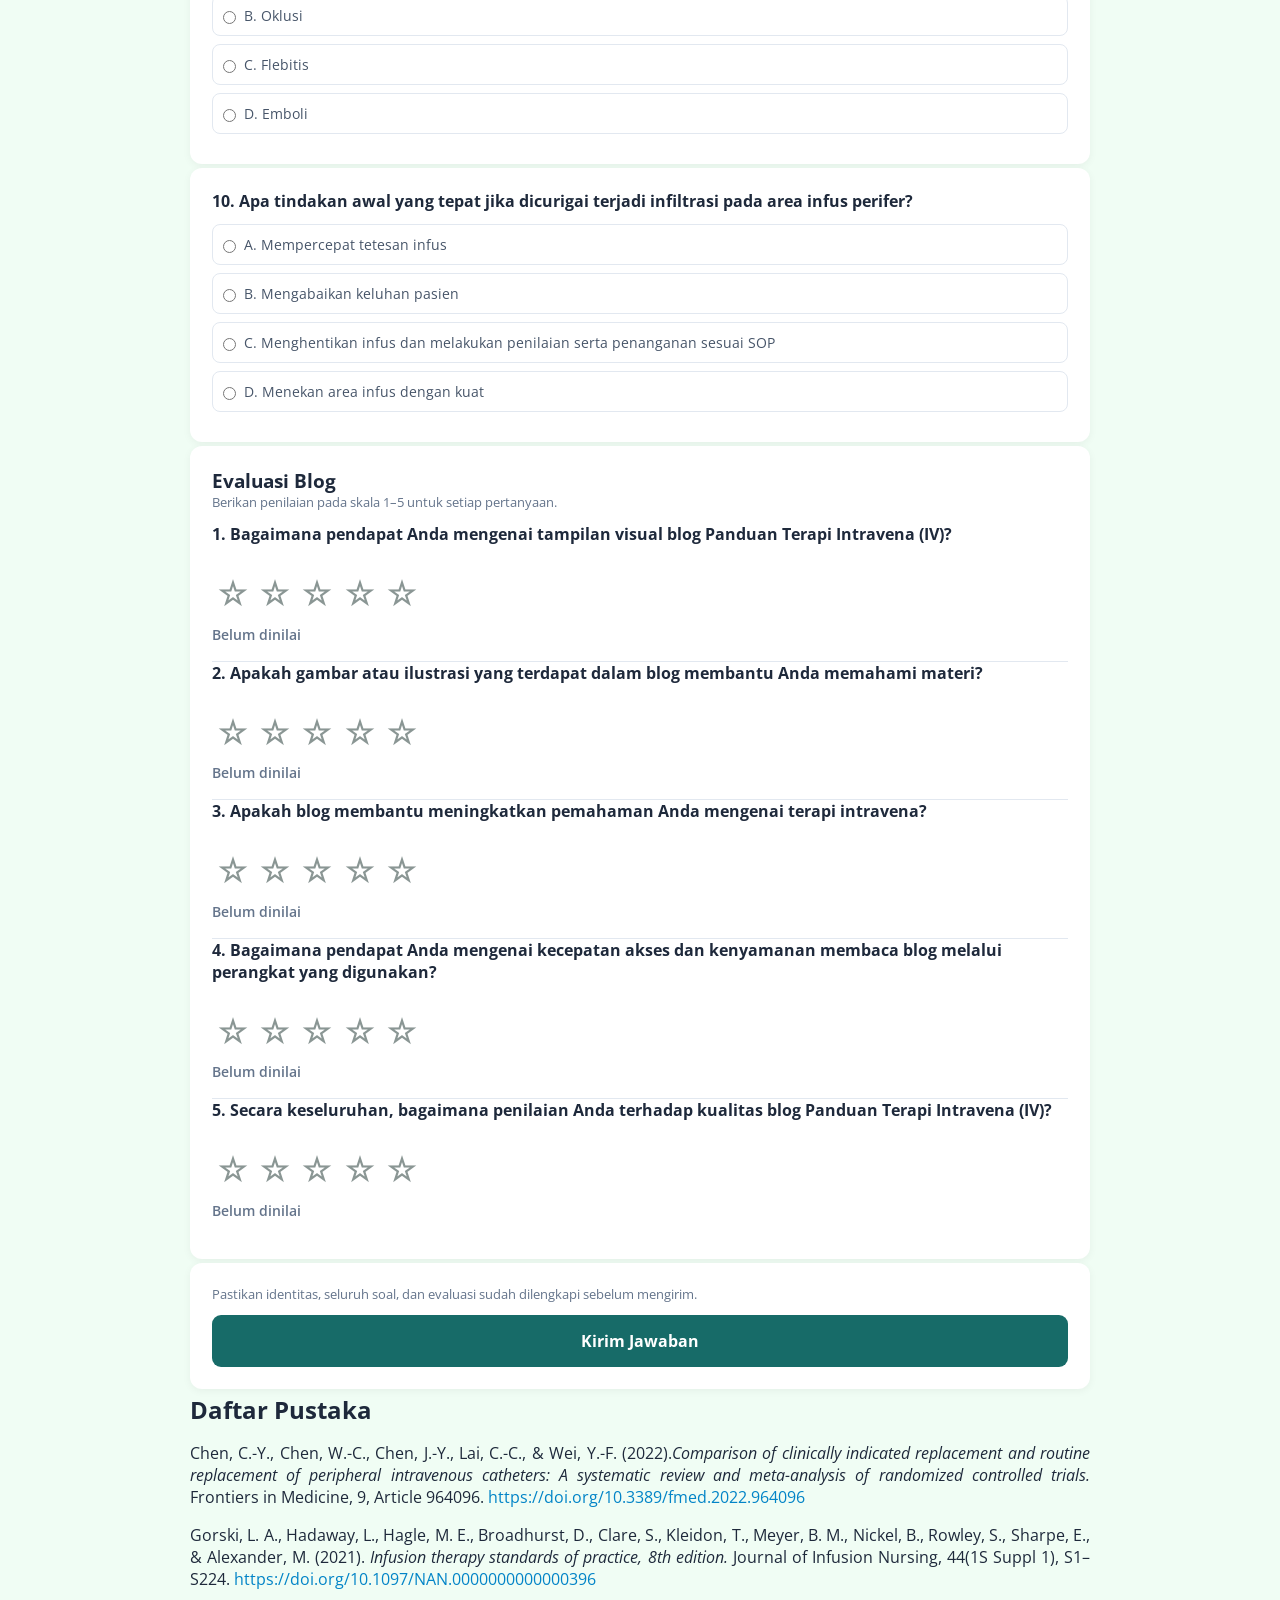
==== commit 88ed0428: "p" ====
--- a/index.html
+++ b/index.html
@@ -74,7 +74,8 @@
         tidak dapat diserap melalui saluran cerna, hingga transfusi. Standar
         praktik infus internasional menekankan bahwa pilihan perangkat dan
         lokasi akses harus mempertimbangkan jenis terapi, durasi, dan kondisi
-        pasien (Gorski et al., 2021).
+        pasien
+        <a class="cite" href="#blog-references"> (Gorski et al., 2021)</a>.
       </p>
       <h3>Mengapa jalur IV berbeda secara farmakokinetik?</h3>
       <ul>
@@ -130,8 +131,9 @@
 
         adalah osmolalitas efektif antara dua kompartemen yang dipisahkan
         membran sel. Dekstrosa misalnya, tidak memengaruhi tonisitas karena
-        cepat dimetabolisme di dalam darah (Leung et al., 2021). Osmolaritas
-        plasma normal berada di kisaran 275-295 mOsm/L.
+        cepat dimetabolisme di dalam darah
+        <a class="cite" href="#blog-references">(Leung et al., 2021)</a>.
+        Osmolaritas plasma normal berada di kisaran 275-295 mOsm/L.
       </p>
       <h3>Jenis Utama Cairan Infus</h3>
       <div class="table-responsive">
@@ -219,8 +221,8 @@
       <h3>Apa yang terjadi pada sel?</h3>
       <ul>
         <li>
-          <b>Isotonik:</b>tidak ada pergeseran air bersih melintasi membran sel,
-          sehingga volume sel stabil dan cairan terutama mengisi ruang
+          <b>Isotonik:</b> tidak ada pergeseran air bersih melintasi membran
+          sel, sehingga volume sel stabil dan cairan terutama mengisi ruang
           ekstraseluler.
         </li>
         <li>
@@ -228,7 +230,7 @@
           praktik lama memberi cairan hipotonik terbukti berkaitan dengan
           hiponatremia iatrogenik, sehingga cairan isotonik kini dianggap
           pilihan rumatan yang paling tepat bagi sebagian besar anak rawat inap
-          (Leung et al., 2021).
+          <a class="cite" href="#blog-references">(Leung et al., 2021)</a>.
         </li>
         <li>
           <b>hipertonik:</b> air tertarik keluar dari sel, sel mengerut, dan
@@ -301,26 +303,29 @@
       <p>
         Dua uji klinis besar dari pusat yang sama membandingkan salin dengan
         kristaloid seimbang (RL atau Plasma-Lyte A). Pada 15.802 pasien dewasa
-        ICU (<i>SMART</i>), kejadian <i>major adverse kidney event</i> dalam 30
-        hari adalah 14,3% pada kelompok seimbang dibanding 15,4% pada kelompok
-        salin (OR marginal 0,91; IK 95% 0,84–0,99), sedangkan mortalitas 30 hari
-        10,3% berbanding 11,1% (p = 0,06) (Semler et al., 2018). Pada pasien
-        dewasa non-kritis di IGD (<i>SALT-ED</i>), jumlah hari bebas rawat inap
-        tidak berbeda, tetapi kejadian kerusakan ginjal mayor lebih rendah pada
-        kelompok seimbang (4,7% vs 5,6%) (Self et al., 2018). Artinya,
-        kristaloid seimbang layak dipertimbangkan sebagai pilihan awal pada
-        banyak pasien dewasa, tetapi keputusan akhir tetap bergantung pada
+        ICU (<a class="cite" href="#blog-references"><i>SMART</i></a
+        >), kejadian <i>major adverse kidney event</i> dalam 30 hari adalah
+        14,3% pada kelompok seimbang dibanding 15,4% pada kelompok salin (OR
+        marginal 0,91; IK 95% 0,84–0,99), sedangkan mortalitas 30 hari 10,3%
+        berbanding 11,1% (p = 0,06)
+        <a class="cite" href="#blog-references">(Semler et al., 2018)</a>. Pada
+        pasien dewasa non-kritis di IGD (<i>SALT-ED</i>), jumlah hari bebas
+        rawat inap tidak berbeda, tetapi kejadian kerusakan ginjal mayor lebih
+        rendah pada kelompok seimbang (4,7% vs 5,6%)
+        <a class="cite" href="#blog-references">(Self et al., 2018)</a>.
+        Artinya, kristaloid seimbang layak dipertimbangkan sebagai pilihan awal
+        pada banyak pasien dewasa, tetapi keputusan akhir tetap bergantung pada
         kondisi pasien, misalnya riwayat hiperkalemia atau cedera otak.
       </p>
       <h2>Klasifikasi dan Indikasi Terapi Intravena</h2>
       <h3>Klasifikasi singkat</h3>
       <ul>
         <li>
-          <b>Menurut komposisi: </b>kristaloid (isotonik, hipotonik,
+          <b>Menurut komposisi:</b> kristaloid (isotonik, hipotonik,
           hipertonik), koloid, produk darah, dan nutrisi parenteral.
         </li>
         <li>
-          <b>Menurut tujuan: </b>resusitasi, rumatan, pengganti (kehilangan yang
+          <b>Menurut tujuan:</b> resusitasi, rumatan, pengganti (kehilangan yang
           sedang berlangsung), dan koreksi defisit atau ketidakseimbangan
           elektrolit.
         </li>
@@ -350,6 +355,16 @@
           pemasangan kanula perifer.
         </figcaption>
       </figure>
+      <figure class="anatomy-image">
+        <img
+          src="./img/vena-lengan.png"
+          alt="Ilustrasi vena ekstremitas atas: vena subklavia, aksilaris, sefalika, dan basilika."
+        />
+        <figcaption>
+          Vena utama pada lengan dan bahu yang menjadi pertimbangan dalam
+          pemilihan akses intravena.
+        </figcaption>
+      </figure>
       <ul>
         <li>
           Pilih vena yang <b>lurus, lunak, dan terisi baik;</b> hindari vena
@@ -369,13 +384,21 @@
           lokal.
         </li>
         <li>
-          Pada akses sulit, <b>visualisasi vena</b> (ultrasonografi atau
-          near-infrared) meningkatkan keberhasilan penusukan dan dibahas
-          tersendiri dalam standar infus (Gorski et al., 2021).
+          Pada akses sulit, <b>visualisasi vena</b> (<a
+            href="https://id.wikipedia.org/wiki/Ultrasonografi_medis"
+            >ultrasonografi</a
+          >
+          atau
+          <a
+            href="https://id.wikipedia.org/wiki/Spektroskopi_Inframerah-Dekat#Kedokteran"
+            >near-infrared</a
+          >) meningkatkan keberhasilan penusukan dan dibahas tersendiri dalam
+          standar infus
+          <a class="cite" href="#blog-references">(Gorski et al., 2021)</a>.
         </li>
         <li>
           Pilih kanula <b>terkecil</b> yang masih memenuhi kebutuhan terapi
-          (Gorski et al., 2021).
+          <a class="cite" href="#blog-references">(Gorski et al., 2021)</a>.
         </li>
       </ul>
       <h3>Perhitungan laju alir infus</h3>
@@ -409,10 +432,10 @@
         Pada <b>anak</b>, kebutuhan cairan rumatan sering dihitung dengan rumus
         Holliday-Segar: 4 mL/kg/jam untuk 10 kg pertama, ditambah 2 mL/kg/jam
         untuk 10 kg berikutnya, ditambah 1 mL/kg/jam untuk setiap kg di atasnya
-        (Leung et al., 2021). Contoh anak 18 kg: (10 × 4) + (8 × 2) = 56 mL/jam.
-        Hasil ini adalah titik awal; dokter menyesuaikan dengan kondisi klinis.
-        Untuk anak, pasien kritis, dan obat berisiko tinggi, gunakan pompa infus
-        bila tersedia.
+        <a class="cite" href="#blog-references">(Leung et al., 2021)</a>. Contoh
+        anak 18 kg: (10 × 4) + (8 × 2) = 56 mL/jam. Hasil ini adalah titik awal;
+        dokter menyesuaikan dengan kondisi klinis. Untuk anak, pasien kritis,
+        dan obat berisiko tinggi, gunakan pompa infus bila tersedia.
       </p>
 
       <section class="calculator-section" aria-labelledby="calculator-title">
@@ -484,18 +507,32 @@
       <p>
         Langkah di bawah adalah ringkasan umum prosedur pemasangan kateter IV
         perifer yang disusun berdasarkan prinsip pencegahan dan pengendalian
-        infeksi (Kementerian Kesehatan Republik Indonesia, 2017; World Health
-        Organization, 2024) dan standar praktik infus (Gorski et al., 2021).
+        infeksi
+        <a class="cite" href="#blog-references"
+          >(Kementerian Kesehatan Republik Indonesia, 2017; World Health
+          Organization, 2024)</a
+        >
+        dan standar praktik infus
+        <a class="cite" href="#blog-references">(Gorski et al., 2021)</a>.
         Urutan dan detail teknis dapat berbeda antarinstitusi, sehingga SPO
         resmi di tempat Anda bekerja tetap menjadi acuan utama.
       </p>
       <h4>Persiapan alat:</h4>
-      <p>
-        Sarung tangan bersih, alkohol swab, plester/hypafix, torniquet, perlak
-        dan alasnya, gunting perban, IV catheter (20G, 22G, atau 24G), cairan
-        infus sesuai kondisi pasien, set infus mikro, bengkok, standar infus,
-        handsanitizer, dan safety box.
-      </p>
+      <ul>
+        <li>Sarung tangan bersih</li>
+        <li>Alkohol swab</li>
+        <li>Plester/hypafix</li>
+        <li>Torniquet</li>
+        <li>Perlak dan alasnya</li>
+        <li>Gunting perban</li>
+        <li>IV catheter (20G, 22G, atau 24G)</li>
+        <li>cairan infus sesuai kondisi pasien</li>
+        <li>set infus mikro/makro</li>
+        <li>bengkok</li>
+        <li>standar/tiang infus</li>
+        <li>handsanitizer</li>
+        <li>safety box</li>
+      </ul>
       <h4>Pra-interaksi dan orientasi</h4>
       <ol>
         <li>Verifikasi order dan jaga privasi pas</li>
@@ -505,8 +542,10 @@
         </li>
         <li>
           Jelaskan tujuan dan prosedur, buat kontrak waktu, beri kesempatan
-          bertanya, lalu minta persetujuan pasien atau keluarga (informed
-          consent).
+          bertanya, lalu minta persetujuan pasien atau keluarga (<a
+            href="https://en.wikipedia.org/wiki/Informed_consent"
+            ><i>informed consent</i></a
+          >).
         </li>
       </ol>
 
@@ -544,12 +583,12 @@
           mengikuti jalur vena dengan sudut sesuai SPO.
         </li>
         <li>
-          Bila darah tampak masuk ke kateter (flashback), dorong kateter
+          Bila darah tampak masuk ke kateter (<i>flashback</i>), dorong kateter
           perlahan hingga stabil di dalam vena.
         </li>
         <li>
-          Tarik jarum (stylet) perlahan dengan satu tangan, sementara tangan
-          lain menahan kateter agar darah tidak keluar; lepas torniquet.
+          Tarik jarum (<i>stylet</i>) perlahan dengan satu tangan, sementara
+          tangan lain menahan kateter agar darah tidak keluar; lepas torniquet.
         </li>
         <li>
           Segera sambungkan set infus ke kateter, buka roller klem agar cairan
@@ -580,12 +619,12 @@
         petugas yang kompeten.
       </p>
 
-      <h2>Standarisasi Kanula Intravena (Surflo )</h2>
-      <p>
-        "Surflo " sebenarnya nama dagang yang kemudian dipakai luas di
-        Indonesia. Istilah generiknya adalah
-        <b>kateter IV perifer atau kanula IV tipe over-the-needle</b>. Ukurannya
-        dinyatakan dalam gauge (G):
+      <h2>Standarisasi Kanula Intravena (Surflo)</h2>
+      <p>
+        "Surflo" sebenarnya nama dagang yang kemudian dipakai luas di Indonesia.
+        Istilah generiknya adalah
+        <b>kateter IV perifer atau kanula IV tipe <i>over-the-needle</i></b
+        >. Ukurannya dinyatakan dalam gauge (G):
         <b>makin besar angka G, makin kecil diameter lumen</b>.
       </p>
       <h3>Mengapa gauge menentukan laju aliran?</h3>
@@ -668,7 +707,8 @@
       <ul>
         <li>
           Pilih <b>gauge terkecil</b> yang masih mampu mengalirkan terapi yang
-          diresepkan (Gorski et al., 2021).
+          diresepkan
+          <a class="cite" href="#blog-references">Gorski et al., 2021</a>.
         </li>
         <li>
           Perhatikan <b>rasio kanula terhadap vena</b>: kanula yang terlalu
@@ -794,19 +834,26 @@
       <h3>Patofisiologi</h3>
       <ul>
         <li>
-          <b>Flebitis</b> adalah peradangan dinding vena (tunika intima) yang
-          dapat dipicu mekanis (gerakan atau ukuran kanula terlalu besar),
-          kimiawi (osmolaritas, pH, atau obat iritan), maupun infeksius
+          <b>Flebitis</b> adalah peradangan dinding vena (<a
+            href="https://id.wikipedia.org/wiki/Tunika_intima"
+            >tunika intima</a
+          >) yang dapat dipicu mekanis (gerakan atau ukuran kanula terlalu
+          besar), kimiawi (osmolaritas, pH, atau obat iritan), maupun infeksius
           (kontaminasi). Cedera endotel mengaktifkan respons inflamasi dan dapat
-          berlanjut menjadi trombus (tromboflebitis).
+          berlanjut menjadi trombus (<a
+            href="https://id.wikipedia.org/wiki/Tromboflebitis"
+            >tromboflebitis</a
+          >).
         </li>
         <li>
           <b>Infiltrasi</b> terjadi ketika cairan non-vesikan bocor ke jaringan
           sekitar karena ujung kateter keluar dari lumen vena atau dinding vena
           tertembus. <b>Ekstravasasi</b> adalah kebocoran zat vesikan (misalnya
           sebagian obat kemoterapi, vasopresor), yang dapat menyebabkan nekrosis
-          jaringan, ulserasi, bahkan memerlukan tindakan bedah (Kim et al.,
-          2020; Maly et al., 2018).
+          jaringan, ulserasi, bahkan memerlukan tindakan bedah
+          <a class="cite" href="#blog-references"
+            >(Kim et al., 2020; Maly et al., 2018)</a
+          >
         </li>
         <li>
           <b>Oklusi</b> disebabkan bekuan, endapan obat, atau kateter menekuk.
@@ -819,9 +866,10 @@
       <p>
         Sebuah studi prevalensi di rumah sakit Thailand menemukan bahwa
         pemberian kristaloid IV dan obat analgesik IV berhubungan dengan
-        infiltrasi, sedangkan usia berhubungan dengan ekstravasasi (Kaphan et
-        al., 2024). Ini mengingatkan bahwa jenis terapi dan karakteristik pasien
-        ikut menentukan risiko.
+        infiltrasi, sedangkan usia berhubungan dengan ekstravasasi
+        <a class="cite" href="#blog-references">(Kaphan et al., 2024)</a>. Ini
+        mengingatkan bahwa jenis terapi dan karakteristik pasien ikut menentukan
+        risiko.
       </p>
       <h3>Identifikasi dini komplikasi</h3>
       <p>
@@ -904,13 +952,16 @@
       </div>
       <p>
         Skala di atas adalah ringkasan; rujuk standar atau SPO institusi untuk
-        definisi lengkap (Gorski et al., 2021; Maly et al., 2018).
+        definisi lengkap
+        <a class="cite" href="#blog-references"
+          >Gorski et al., 2021; Maly et al., 2018</a
+        >.
       </p>
       <h4>Tindakan awal saat curiga infiltrasi atau flebitis</h4>
       <ol>
         <li>
           Hentikan infus dan lepas kanula pada tanda pertama infiltrasi
-          (NursingCenter, 2024a).
+          <a class="cite" href="#blog-references">NursingCenter, 2024a</a>.
         </li>
         <li>
           Elevasi ekstremitas, nilai sirkulasi, sensasi, dan gerakan di distal.
@@ -919,7 +970,10 @@
           Kompres sesuai jenis agen dan kebijakan setempat; untuk ekstravasasi,
           antidot atau terapi spesifik (misalnya hialuronidase atau fentolamin
           pada agen tertentu) hanya diberikan atas instruksi dokter atau
-          protokol (Kim et al., 2020; Maly et al., 2018).
+          protokol
+          <a class="cite" href="#blog-references"
+            >Kim et al., 2020; Maly et al., 2018</a
+          >.
         </li>
         <li>
           Lapor ke dokter, dokumentasikan derajat, ukuran area, dan intervensi,
@@ -940,7 +994,7 @@
         </li>
         <li>
           Pilih kanula terkecil dan vena yang sesuai, hindari area fleksi
-          (Gorski et al., 2021).
+          <a class="cite" href="#blog-references">Gorski et al., 2021</a>.
         </li>
         <li>
           Flushing dengan NaCl 0,9% sebelum dan sesudah pemberian obat sesuai
@@ -966,12 +1020,15 @@
         tidak ada perbedaan jelas pada tromboflebitis, infeksi aliran darah, dan
         nyeri antara penggantian berdasarkan indikasi klinis dan penggantian
         rutin, dengan penggantian rutin kemungkinan sedikit menurunkan
-        infiltrasi dan sumbatan (Webster et al., 2019). Sebaliknya,
-        meta-analisis 2022 melaporkan flebitis, oklusi, dan infiltrasi lebih
-        tinggi pada strategi berdasarkan indikasi klinis, tanpa peningkatan
-        infeksi (Chen et al., 2022). Pedoman standar infus lebih mendukung
-        penggantian berdasarkan indikasi klinis (Gorski et al., 2021), sehingga
-        praktik yang aman bergantung pada kebijakan institusi disertai
+        infiltrasi dan sumbatan
+        <a class="cite" href="#blog-references">(Webster et al., 2019)</a>.
+        Sebaliknya, meta-analisis 2022 melaporkan flebitis, oklusi, dan
+        infiltrasi lebih tinggi pada strategi berdasarkan indikasi klinis, tanpa
+        peningkatan infeksi
+        <a class="cite" href="#blog-references">(Chen et al., 2022)</a>. Pedoman
+        standar infus lebih mendukung penggantian berdasarkan indikasi klinis
+        <a class="cite" href="#blog-references">(Gorski et al., 2021)</a>,
+        sehingga praktik yang aman bergantung pada kebijakan institusi disertai
         pemantauan lokasi yang konsisten.
       </p>
       <h2>Poin Kunci</h2>
@@ -1080,7 +1137,7 @@
       </form>
     </section>
 
-    <section class="blog-references">
+    <section class="blog-references" id="blog-references">
       <h2>Daftar Pustaka</h2>
       <p>
         Chen, C.-Y., Chen, W.-C., Chen, J.-Y., Lai, C.-C., & Wei, Y.-F.
--- a/css/style.css
+++ b/css/style.css
@@ -550,7 +550,10 @@
   font-size: 0.9rem;
   text-align: center;
 }
-
+.cite {
+  color: var(--text) !important;
+  text-decoration: none;
+}
 h1,
 h2,
 h3,
